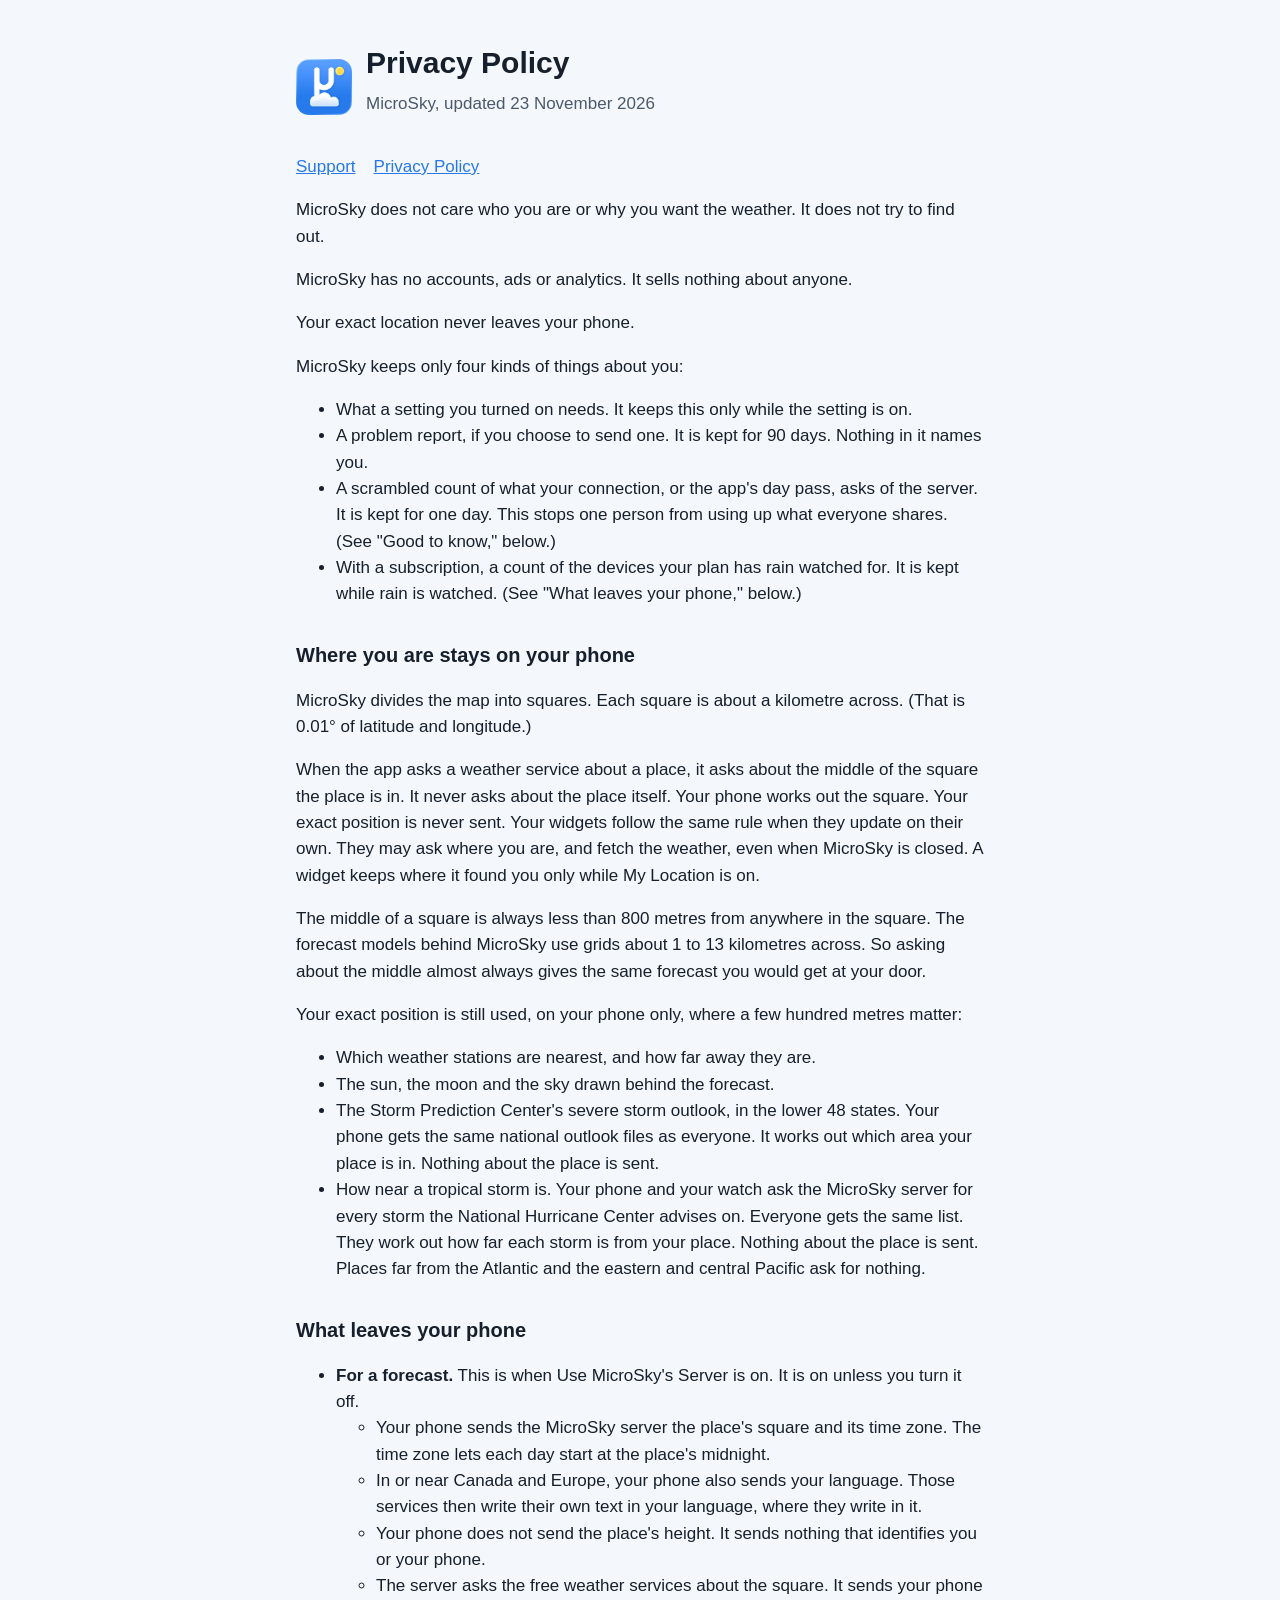
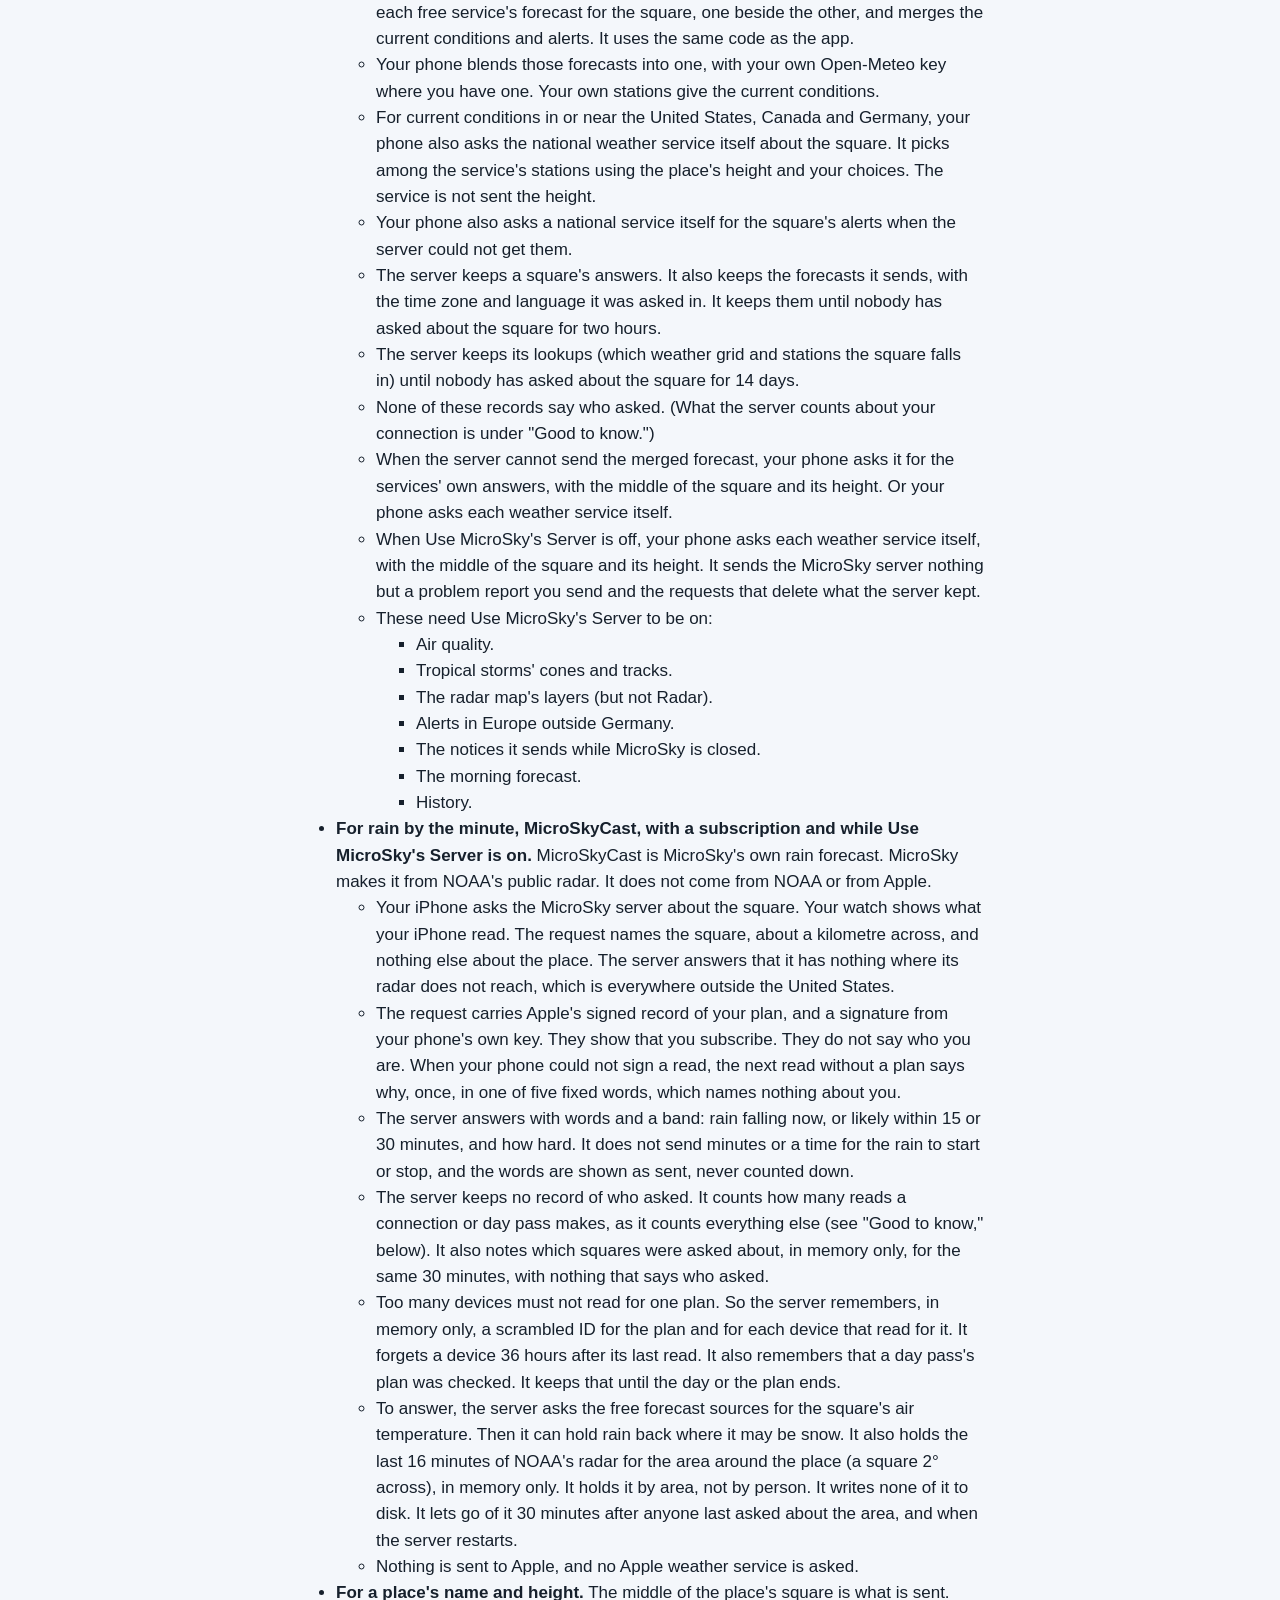
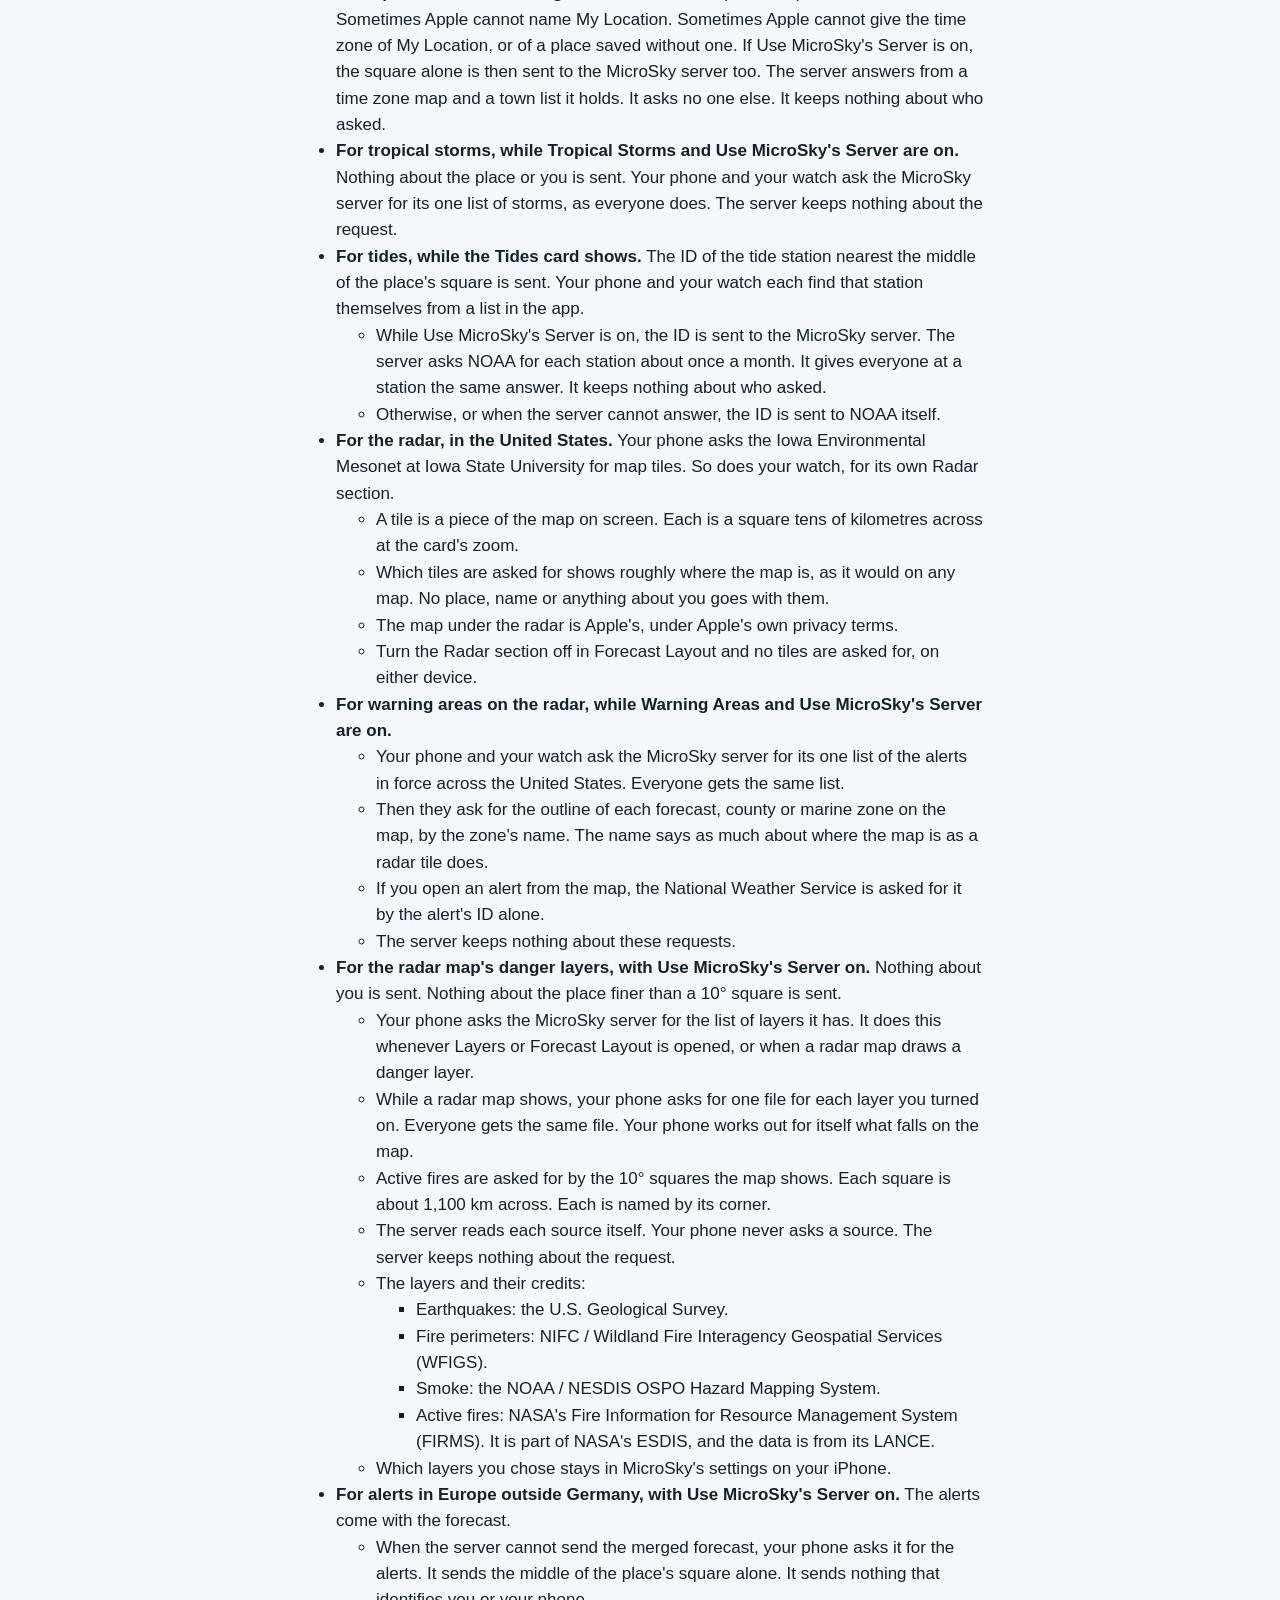
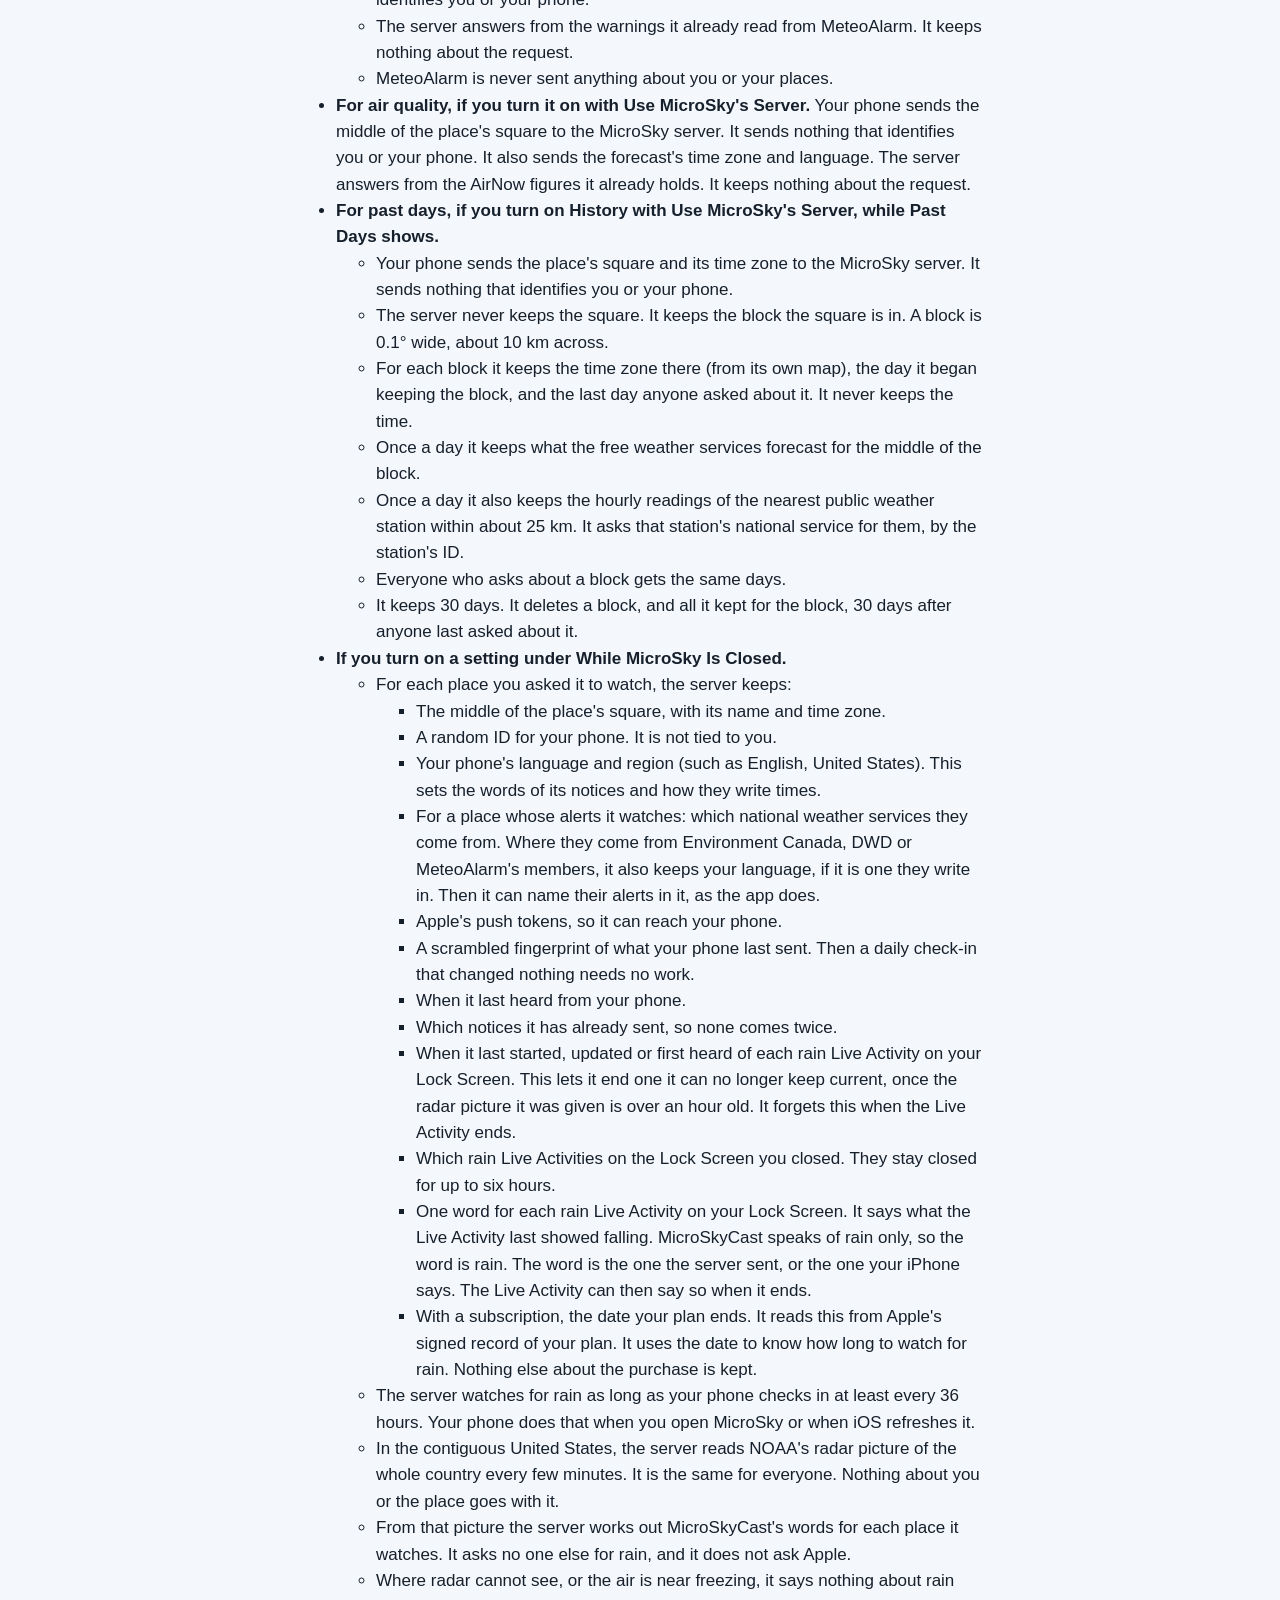
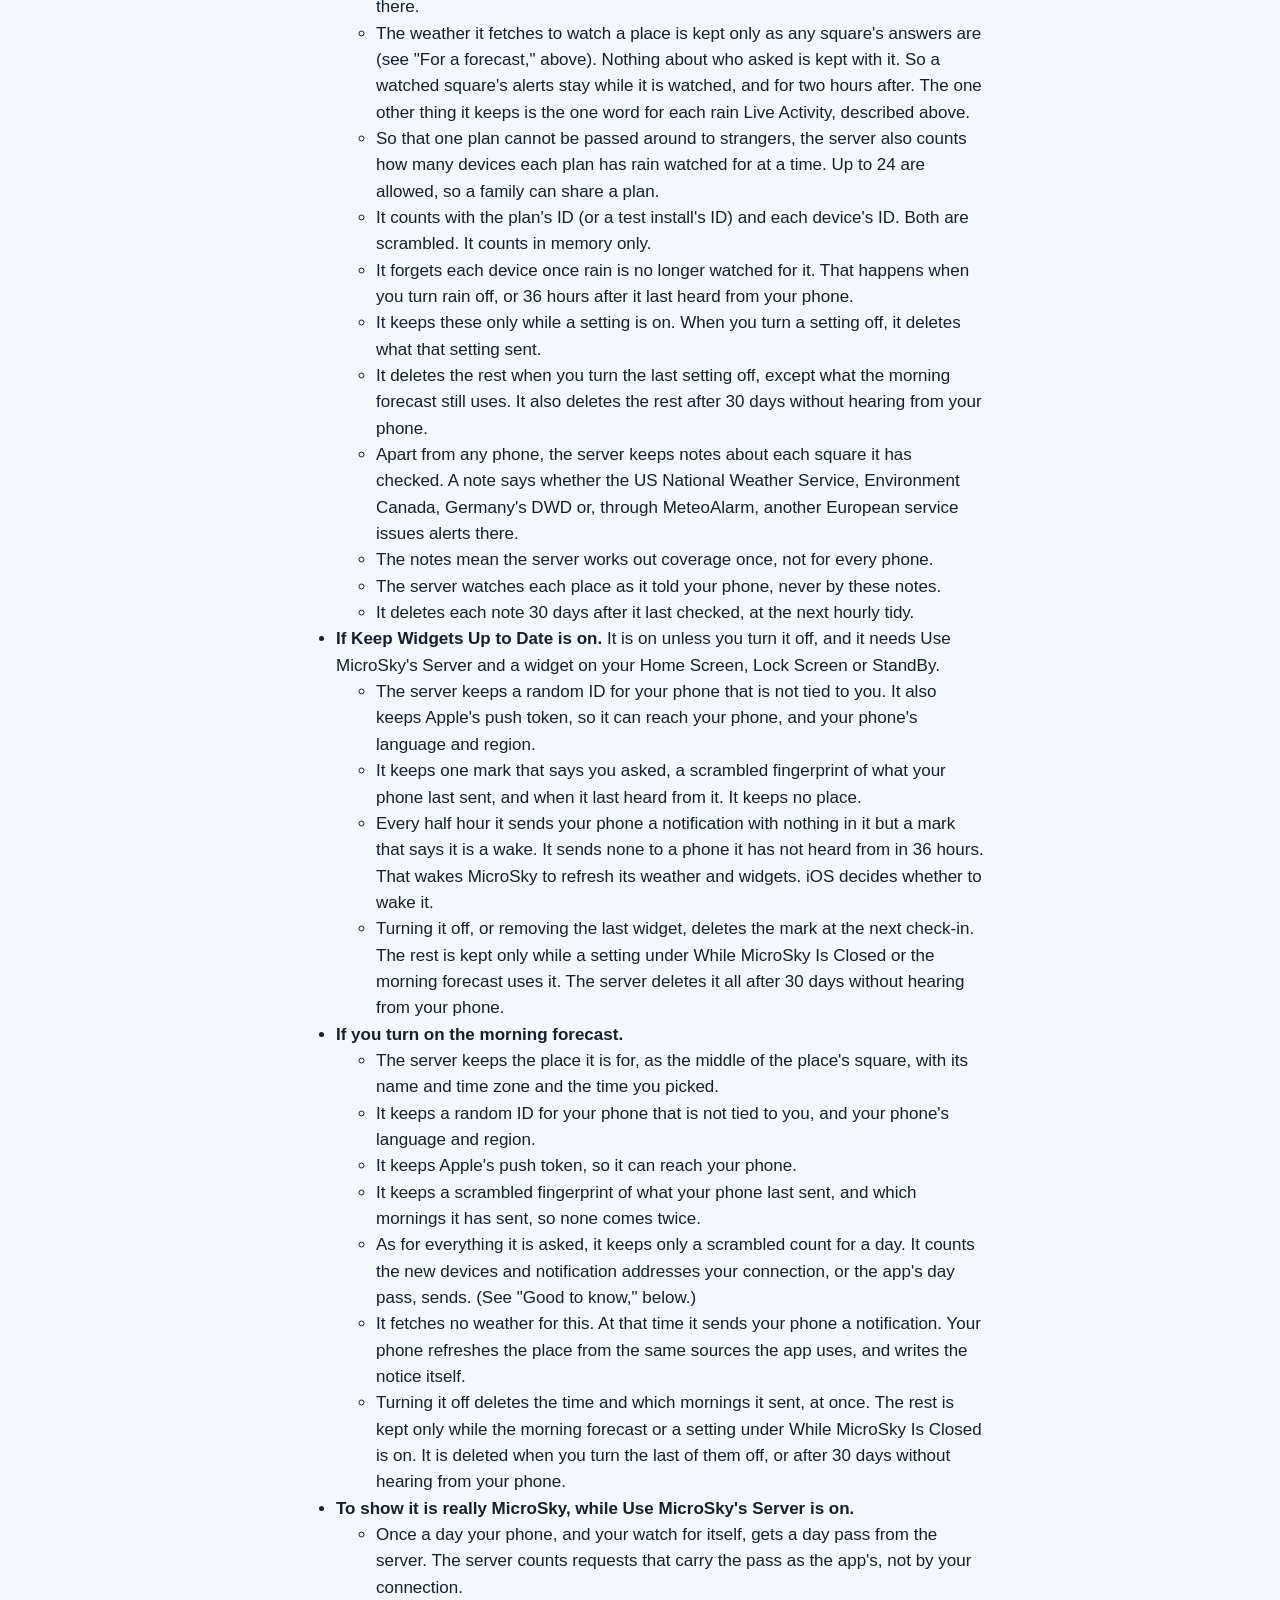
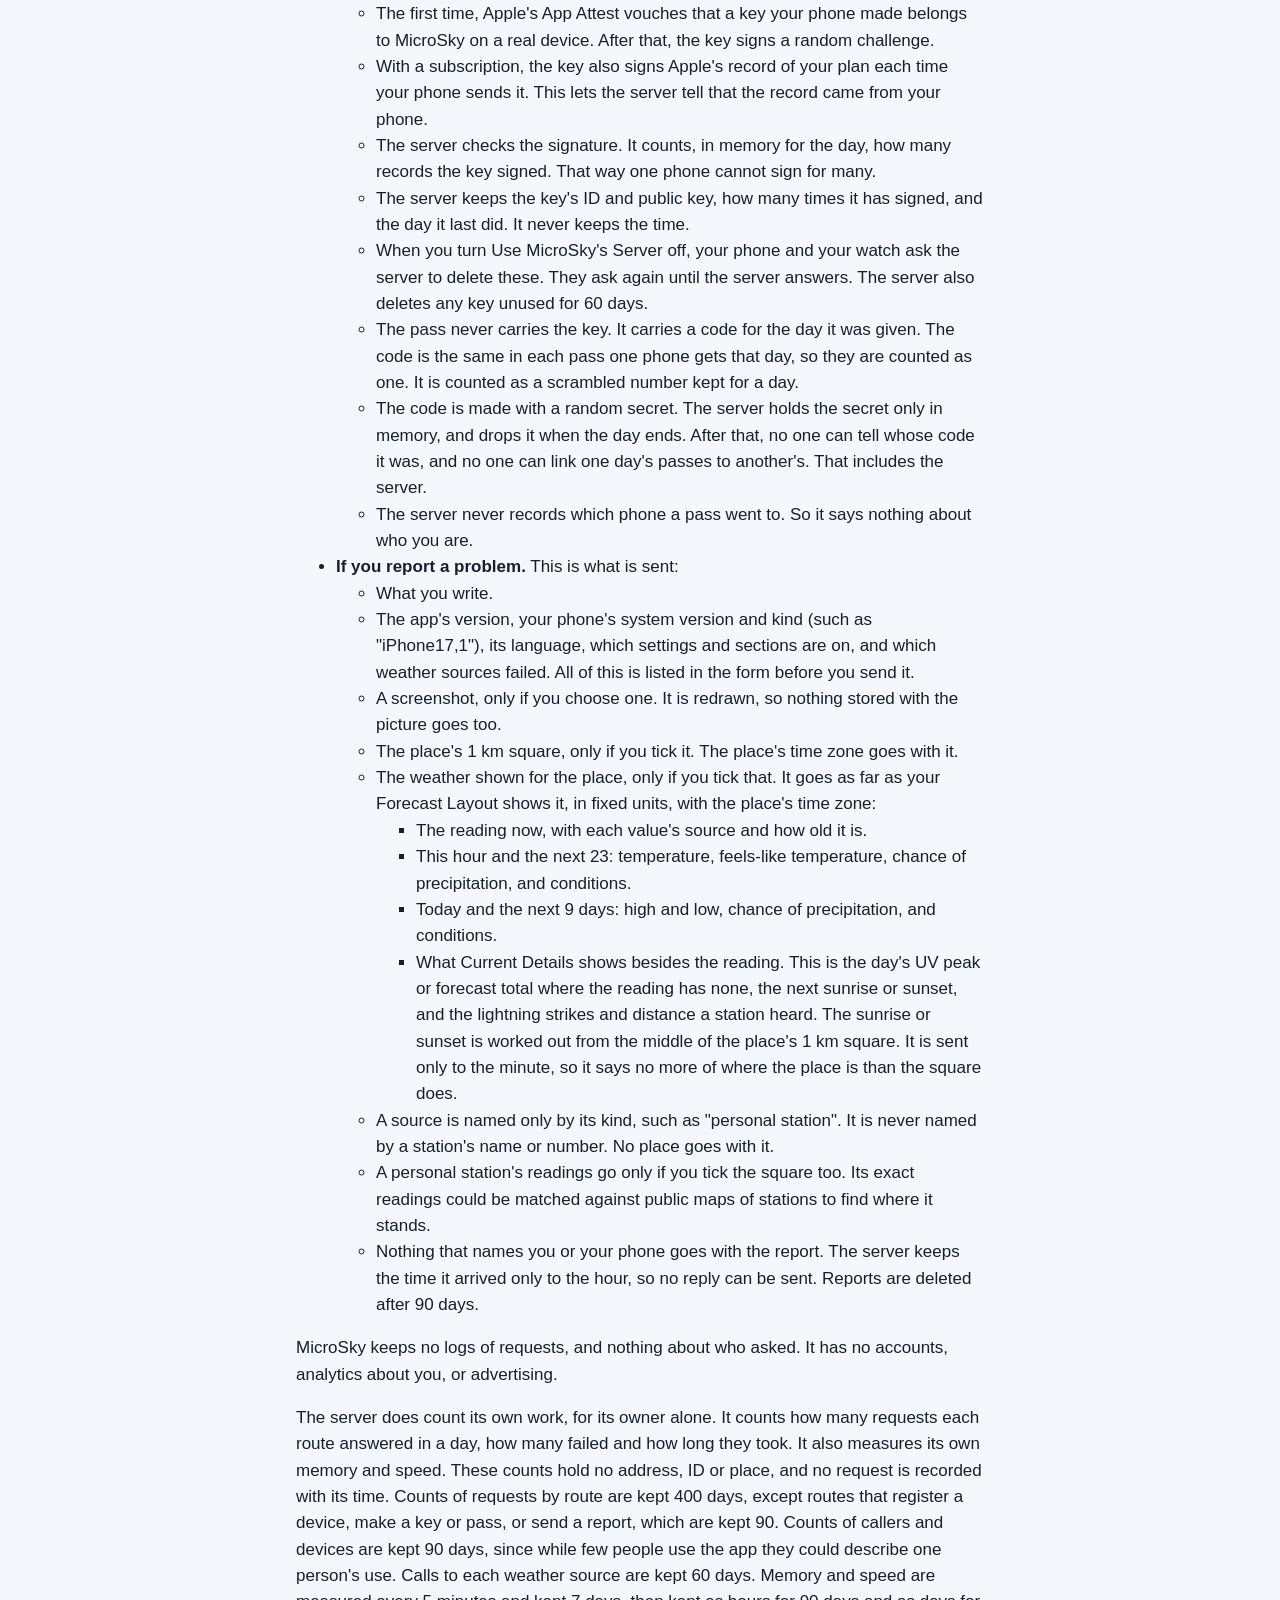
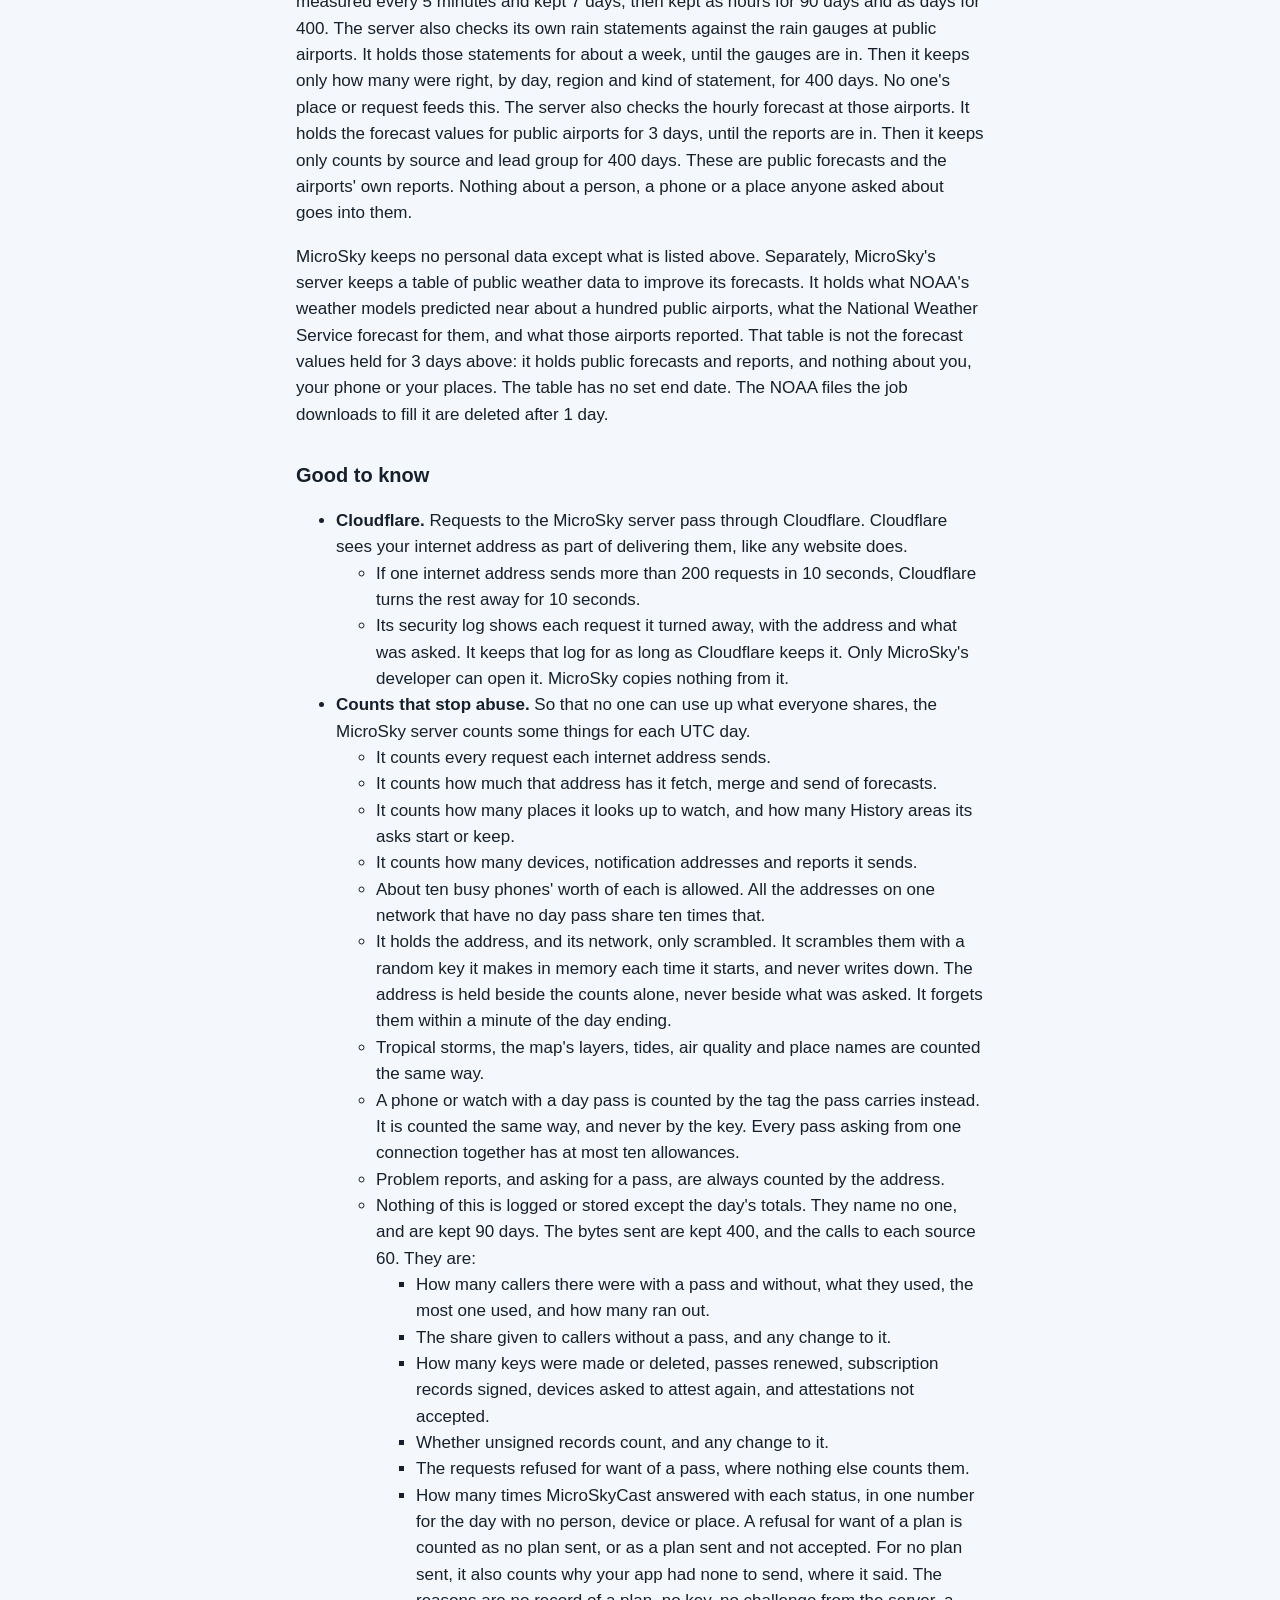
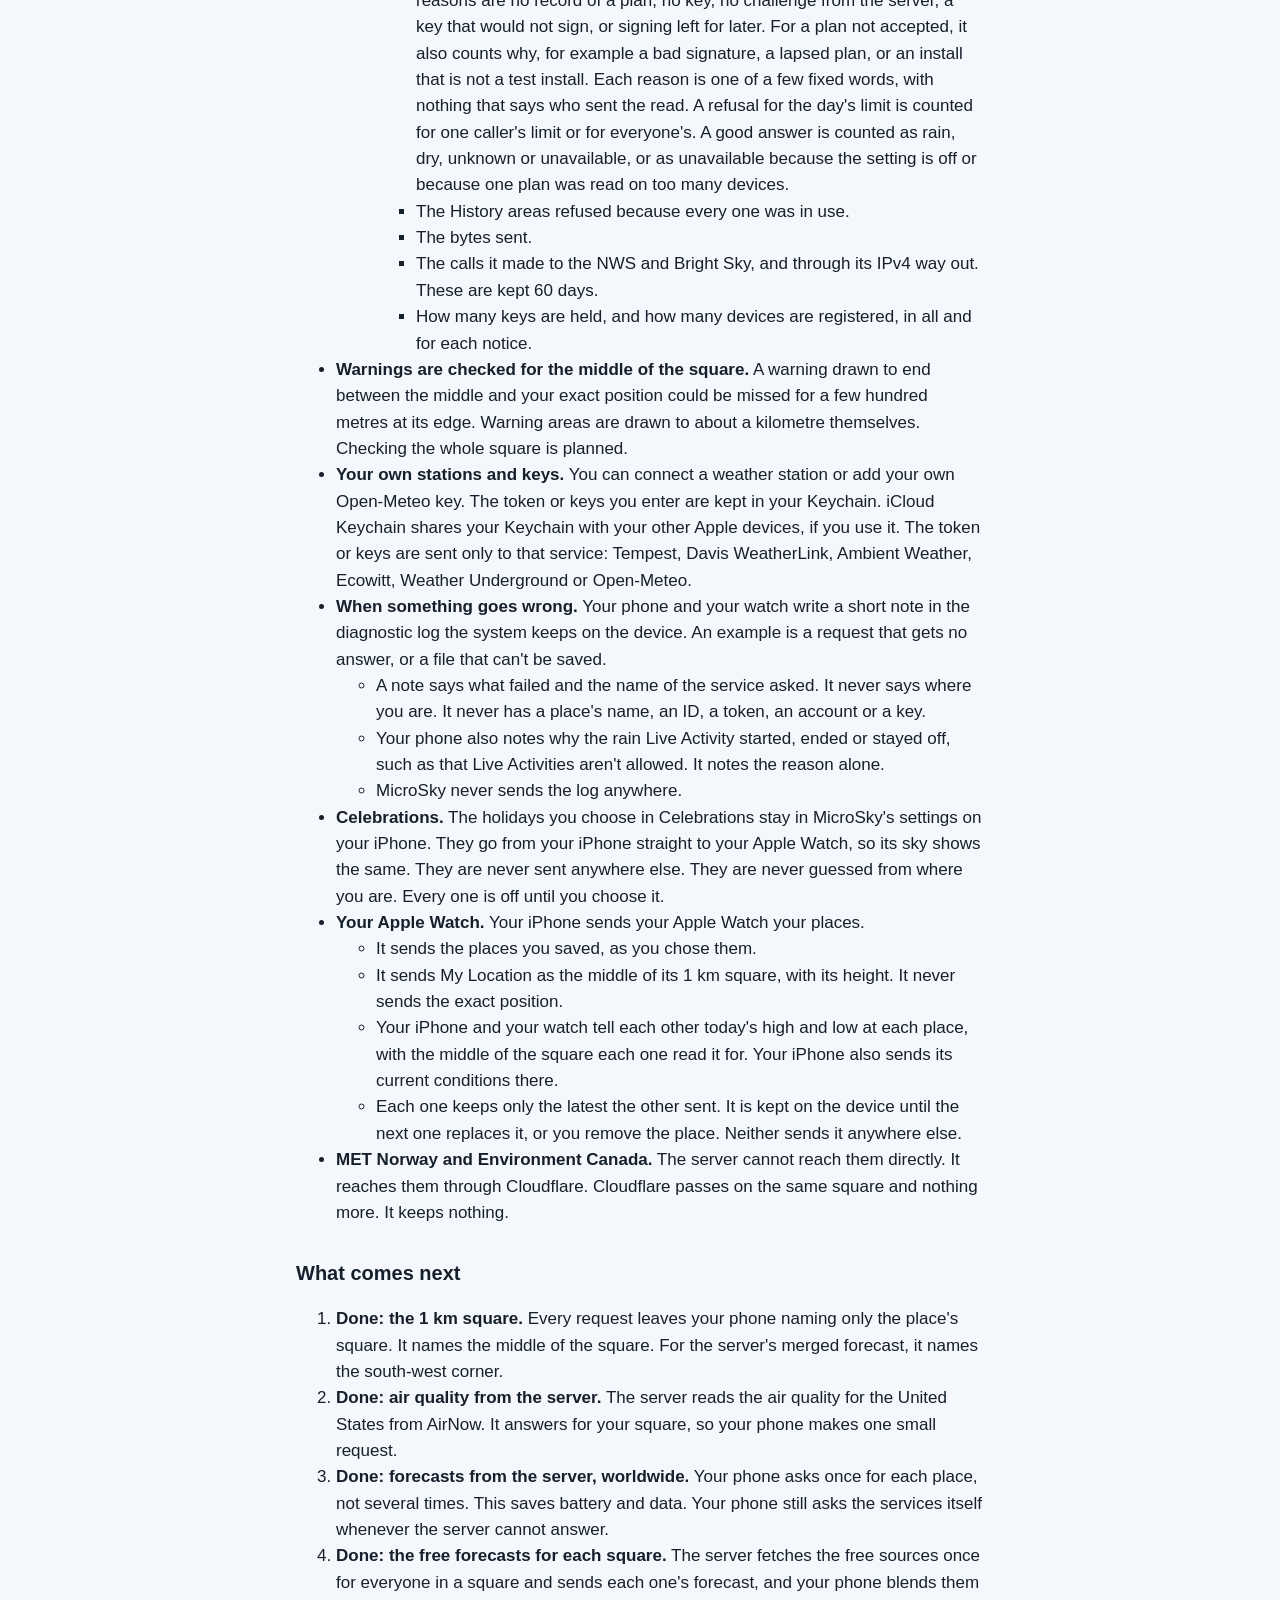
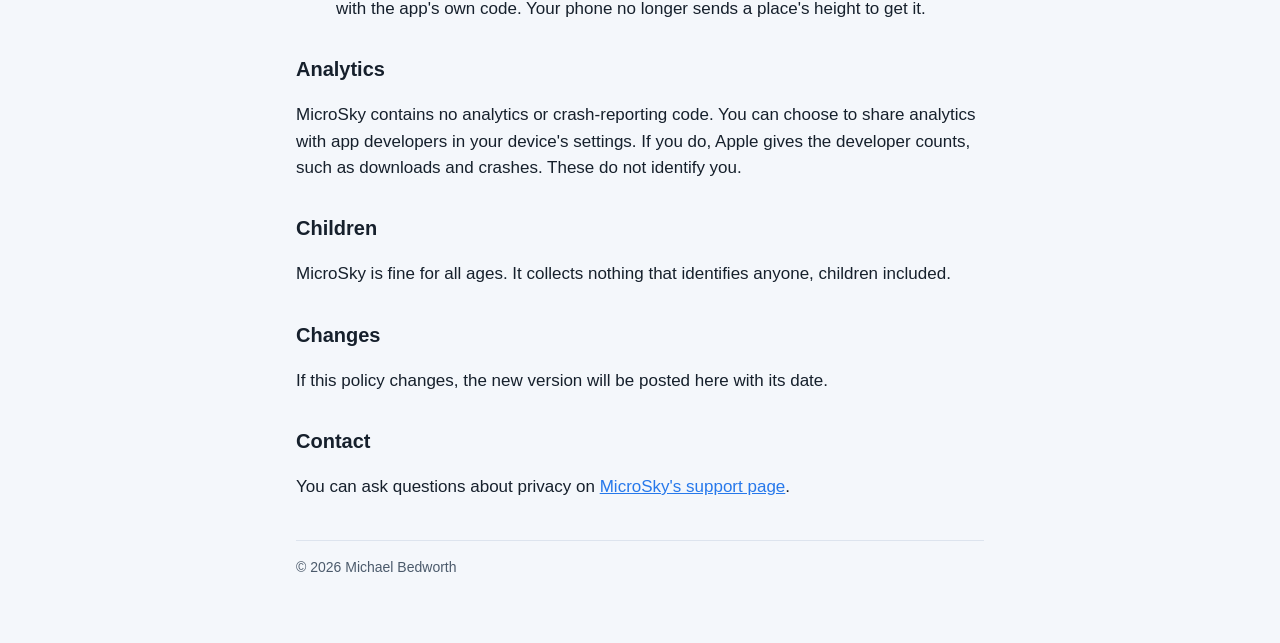
==== privacy/index.html @ 68d6b00e "Privacy: the table of public weather data also holds the Weather Service's forecast" ====
<!doctype html>
<html lang="en">
<head>
<meta charset="utf-8">
<meta name="viewport" content="width=device-width, initial-scale=1">
<title>MicroSky Privacy Policy</title>
<link rel="stylesheet" href="../style.css">
</head>
<body>
<main>
  <header>
    <img src="../icon.png" alt="">
    <div>
      <h1>Privacy Policy</h1>
      <p class="lede">MicroSky, updated 23 November 2026</p>
    </div>
  </header>
  <nav><a href="../">Support</a><a href="./">Privacy Policy</a></nav>

<p>MicroSky does not care who you are or why you want the weather. It does not try to find out.</p>
<p>MicroSky has no accounts, ads or analytics. It sells nothing about anyone.</p>
<p>Your exact location never leaves your phone.</p>
<p>MicroSky keeps only four kinds of things about you:</p>
<ul>
<li>What a setting you turned on needs. It keeps this only while the setting is on.
</li>
<li>A problem report, if you choose to send one. It is kept for 90 days. Nothing in it names you.
</li>
<li>A scrambled count of what your connection, or the app's day pass, asks of the server. It is kept for one day. This stops one person from using up what everyone shares. (See "Good to know," below.)
</li>
<li>With a subscription, a count of the devices your plan has rain watched for. It is kept while rain is watched. (See "What leaves your phone," below.)
</li></ul>
<h2>Where you are stays on your phone</h2>
<p>MicroSky divides the map into squares. Each square is about a kilometre across. (That is 0.01° of latitude and longitude.)</p>
<p>When the app asks a weather service about a place, it asks about the middle of the square the place is in. It never asks about the place itself. Your phone works out the square. Your exact position is never sent. Your widgets follow the same rule when they update on their own. They may ask where you are, and fetch the weather, even when MicroSky is closed. A widget keeps where it found you only while My Location is on.</p>
<p>The middle of a square is always less than 800 metres from anywhere in the square. The forecast models behind MicroSky use grids about 1 to 13 kilometres across. So asking about the middle almost always gives the same forecast you would get at your door.</p>
<p>Your exact position is still used, on your phone only, where a few hundred metres matter:</p>
<ul>
<li>Which weather stations are nearest, and how far away they are.
</li>
<li>The sun, the moon and the sky drawn behind the forecast.
</li>
<li>The Storm Prediction Center's severe storm outlook, in the lower 48 states. Your phone gets the same national outlook files as everyone. It works out which area your place is in. Nothing about the place is sent.
</li>
<li>How near a tropical storm is. Your phone and your watch ask the MicroSky server for every storm the National Hurricane Center advises on. Everyone gets the same list. They work out how far each storm is from your place. Nothing about the place is sent. Places far from the Atlantic and the eastern and central Pacific ask for nothing.
</li></ul>
<h2>What leaves your phone</h2>
<ul>
<li><strong>For a forecast.</strong> This is when Use MicroSky's Server is on. It is on unless you turn it off.
<ul>
<li>Your phone sends the MicroSky server the place's square and its time zone. The time zone lets each day start at the place's midnight.
</li>
<li>In or near Canada and Europe, your phone also sends your language. Those services then write their own text in your language, where they write in it.
</li>
<li>Your phone does not send the place's height. It sends nothing that identifies you or your phone.
</li>
<li>The server asks the free weather services about the square. It sends your phone each free service's forecast for the square, one beside the other, and merges the current conditions and alerts. It uses the same code as the app.
</li>
<li>Your phone blends those forecasts into one, with your own Open-Meteo key where you have one. Your own stations give the current conditions.
</li>
<li>For current conditions in or near the United States, Canada and Germany, your phone also asks the national weather service itself about the square. It picks among the service's stations using the place's height and your choices. The service is not sent the height.
</li>
<li>Your phone also asks a national service itself for the square's alerts when the server could not get them.
</li>
<li>The server keeps a square's answers. It also keeps the forecasts it sends, with the time zone and language it was asked in. It keeps them until nobody has asked about the square for two hours.
</li>
<li>The server keeps its lookups (which weather grid and stations the square falls in) until nobody has asked about the square for 14 days.
</li>
<li>None of these records say who asked. (What the server counts about your connection is under "Good to know.")
</li>
<li>When the server cannot send the merged forecast, your phone asks it for the services' own answers, with the middle of the square and its height. Or your phone asks each weather service itself.
</li>
<li>When Use MicroSky's Server is off, your phone asks each weather service itself, with the middle of the square and its height. It sends the MicroSky server nothing but a problem report you send and the requests that delete what the server kept.
</li>
<li>These need Use MicroSky's Server to be on:
<ul>
<li>Air quality.
</li>
<li>Tropical storms' cones and tracks.
</li>
<li>The radar map's layers (but not Radar).
</li>
<li>Alerts in Europe outside Germany.
</li>
<li>The notices it sends while MicroSky is closed.
</li>
<li>The morning forecast.
</li>
<li>History.
</li></ul>
</li></ul>
</li>
<li><strong>For rain by the minute, MicroSkyCast, with a subscription and while Use MicroSky's Server is on.</strong> MicroSkyCast is MicroSky's own rain forecast. MicroSky makes it from NOAA's public radar. It does not come from NOAA or from Apple.
<ul>
<li>Your iPhone asks the MicroSky server about the square. Your watch shows what your iPhone read. The request names the square, about a kilometre across, and nothing else about the place. The server answers that it has nothing where its radar does not reach, which is everywhere outside the United States.
</li>
<li>The request carries Apple's signed record of your plan, and a signature from your phone's own key. They show that you subscribe. They do not say who you are. When your phone could not sign a read, the next read without a plan says why, once, in one of five fixed words, which names nothing about you.
</li>
<li>The server answers with words and a band: rain falling now, or likely within 15 or 30 minutes, and how hard. It does not send minutes or a time for the rain to start or stop, and the words are shown as sent, never counted down.
</li>
<li>The server keeps no record of who asked. It counts how many reads a connection or day pass makes, as it counts everything else (see "Good to know," below). It also notes which squares were asked about, in memory only, for the same 30 minutes, with nothing that says who asked.
</li>
<li>Too many devices must not read for one plan. So the server remembers, in memory only, a scrambled ID for the plan and for each device that read for it. It forgets a device 36 hours after its last read. It also remembers that a day pass's plan was checked. It keeps that until the day or the plan ends.
</li>
<li>To answer, the server asks the free forecast sources for the square's air temperature. Then it can hold rain back where it may be snow. It also holds the last 16 minutes of NOAA's radar for the area around the place (a square 2° across), in memory only. It holds it by area, not by person. It writes none of it to disk. It lets go of it 30 minutes after anyone last asked about the area, and when the server restarts.
</li>
<li>Nothing is sent to Apple, and no Apple weather service is asked.
</li></ul>
</li>
<li><strong>For a place's name and height.</strong> The middle of the place's square is what is sent. Sometimes Apple cannot name My Location. Sometimes Apple cannot give the time zone of My Location, or of a place saved without one. If Use MicroSky's Server is on, the square alone is then sent to the MicroSky server too. The server answers from a time zone map and a town list it holds. It asks no one else. It keeps nothing about who asked.
</li>
<li><strong>For tropical storms, while Tropical Storms and Use MicroSky's Server are on.</strong> Nothing about the place or you is sent. Your phone and your watch ask the MicroSky server for its one list of storms, as everyone does. The server keeps nothing about the request.
</li>
<li><strong>For tides, while the Tides card shows.</strong> The ID of the tide station nearest the middle of the place's square is sent. Your phone and your watch each find that station themselves from a list in the app.
<ul>
<li>While Use MicroSky's Server is on, the ID is sent to the MicroSky server. The server asks NOAA for each station about once a month. It gives everyone at a station the same answer. It keeps nothing about who asked.
</li>
<li>Otherwise, or when the server cannot answer, the ID is sent to NOAA itself.
</li></ul>
</li>
<li><strong>For the radar, in the United States.</strong> Your phone asks the Iowa Environmental Mesonet at Iowa State University for map tiles. So does your watch, for its own Radar section.
<ul>
<li>A tile is a piece of the map on screen. Each is a square tens of kilometres across at the card's zoom.
</li>
<li>Which tiles are asked for shows roughly where the map is, as it would on any map. No place, name or anything about you goes with them.
</li>
<li>The map under the radar is Apple's, under Apple's own privacy terms.
</li>
<li>Turn the Radar section off in Forecast Layout and no tiles are asked for, on either device.
</li></ul>
</li>
<li><strong>For warning areas on the radar, while Warning Areas and Use MicroSky's Server are on.</strong>
<ul>
<li>Your phone and your watch ask the MicroSky server for its one list of the alerts in force across the United States. Everyone gets the same list.
</li>
<li>Then they ask for the outline of each forecast, county or marine zone on the map, by the zone's name. The name says as much about where the map is as a radar tile does.
</li>
<li>If you open an alert from the map, the National Weather Service is asked for it by the alert's ID alone.
</li>
<li>The server keeps nothing about these requests.
</li></ul>
</li>
<li><strong>For the radar map's danger layers, with Use MicroSky's Server on.</strong> Nothing about you is sent. Nothing about the place finer than a 10° square is sent.
<ul>
<li>Your phone asks the MicroSky server for the list of layers it has. It does this whenever Layers or Forecast Layout is opened, or when a radar map draws a danger layer.
</li>
<li>While a radar map shows, your phone asks for one file for each layer you turned on. Everyone gets the same file. Your phone works out for itself what falls on the map.
</li>
<li>Active fires are asked for by the 10° squares the map shows. Each square is about 1,100 km across. Each is named by its corner.
</li>
<li>The server reads each source itself. Your phone never asks a source. The server keeps nothing about the request.
</li>
<li>The layers and their credits:
<ul>
<li>Earthquakes: the U.S. Geological Survey.
</li>
<li>Fire perimeters: NIFC / Wildland Fire Interagency Geospatial Services (WFIGS).
</li>
<li>Smoke: the NOAA / NESDIS OSPO Hazard Mapping System.
</li>
<li>Active fires: NASA's Fire Information for Resource Management System (FIRMS). It is part of NASA's ESDIS, and the data is from its LANCE.
</li></ul>
</li>
<li>Which layers you chose stays in MicroSky's settings on your iPhone.
</li></ul>
</li>
<li><strong>For alerts in Europe outside Germany, with Use MicroSky's Server on.</strong> The alerts come with the forecast.
<ul>
<li>When the server cannot send the merged forecast, your phone asks it for the alerts. It sends the middle of the place's square alone. It sends nothing that identifies you or your phone.
</li>
<li>The server answers from the warnings it already read from MeteoAlarm. It keeps nothing about the request.
</li>
<li>MeteoAlarm is never sent anything about you or your places.
</li></ul>
</li>
<li><strong>For air quality, if you turn it on with Use MicroSky's Server.</strong> Your phone sends the middle of the place's square to the MicroSky server. It sends nothing that identifies you or your phone. It also sends the forecast's time zone and language. The server answers from the AirNow figures it already holds. It keeps nothing about the request.
</li>
<li><strong>For past days, if you turn on History with Use MicroSky's Server, while Past Days shows.</strong>
<ul>
<li>Your phone sends the place's square and its time zone to the MicroSky server. It sends nothing that identifies you or your phone.
</li>
<li>The server never keeps the square. It keeps the block the square is in. A block is 0.1° wide, about 10 km across.
</li>
<li>For each block it keeps the time zone there (from its own map), the day it began keeping the block, and the last day anyone asked about it. It never keeps the time.
</li>
<li>Once a day it keeps what the free weather services forecast for the middle of the block.
</li>
<li>Once a day it also keeps the hourly readings of the nearest public weather station within about 25 km. It asks that station's national service for them, by the station's ID.
</li>
<li>Everyone who asks about a block gets the same days.
</li>
<li>It keeps 30 days. It deletes a block, and all it kept for the block, 30 days after anyone last asked about it.
</li></ul>
</li>
<li><strong>If you turn on a setting under While MicroSky Is Closed.</strong>
<ul>
<li>For each place you asked it to watch, the server keeps:
<ul>
<li>The middle of the place's square, with its name and time zone.
</li>
<li>A random ID for your phone. It is not tied to you.
</li>
<li>Your phone's language and region (such as English, United States). This sets the words of its notices and how they write times.
</li>
<li>For a place whose alerts it watches: which national weather services they come from. Where they come from Environment Canada, DWD or MeteoAlarm's members, it also keeps your language, if it is one they write in. Then it can name their alerts in it, as the app does.
</li>
<li>Apple's push tokens, so it can reach your phone.
</li>
<li>A scrambled fingerprint of what your phone last sent. Then a daily check-in that changed nothing needs no work.
</li>
<li>When it last heard from your phone.
</li>
<li>Which notices it has already sent, so none comes twice.
</li>
<li>When it last started, updated or first heard of each rain Live Activity on your Lock Screen. This lets it end one it can no longer keep current, once the radar picture it was given is over an hour old. It forgets this when the Live Activity ends.
</li>
<li>Which rain Live Activities on the Lock Screen you closed. They stay closed for up to six hours.
</li>
<li>One word for each rain Live Activity on your Lock Screen. It says what the Live Activity last showed falling. MicroSkyCast speaks of rain only, so the word is rain. The word is the one the server sent, or the one your iPhone says. The Live Activity can then say so when it ends.
</li>
<li>With a subscription, the date your plan ends. It reads this from Apple's signed record of your plan. It uses the date to know how long to watch for rain. Nothing else about the purchase is kept.
</li></ul>
</li>
<li>The server watches for rain as long as your phone checks in at least every 36 hours. Your phone does that when you open MicroSky or when iOS refreshes it.
</li>
<li>In the contiguous United States, the server reads NOAA's radar picture of the whole country every few minutes. It is the same for everyone. Nothing about you or the place goes with it.
</li>
<li>From that picture the server works out MicroSkyCast's words for each place it watches. It asks no one else for rain, and it does not ask Apple.
</li>
<li>Where radar cannot see, or the air is near freezing, it says nothing about rain there.
</li>
<li>The weather it fetches to watch a place is kept only as any square's answers are (see "For a forecast," above). Nothing about who asked is kept with it. So a watched square's alerts stay while it is watched, and for two hours after. The one other thing it keeps is the one word for each rain Live Activity, described above.
</li>
<li>So that one plan cannot be passed around to strangers, the server also counts how many devices each plan has rain watched for at a time. Up to 24 are allowed, so a family can share a plan.
</li>
<li>It counts with the plan's ID (or a test install's ID) and each device's ID. Both are scrambled. It counts in memory only.
</li>
<li>It forgets each device once rain is no longer watched for it. That happens when you turn rain off, or 36 hours after it last heard from your phone.
</li>
<li>It keeps these only while a setting is on. When you turn a setting off, it deletes what that setting sent.
</li>
<li>It deletes the rest when you turn the last setting off, except what the morning forecast still uses. It also deletes the rest after 30 days without hearing from your phone.
</li>
<li>Apart from any phone, the server keeps notes about each square it has checked. A note says whether the US National Weather Service, Environment Canada, Germany's DWD or, through MeteoAlarm, another European service issues alerts there.
</li>
<li>The notes mean the server works out coverage once, not for every phone.
</li>
<li>The server watches each place as it told your phone, never by these notes.
</li>
<li>It deletes each note 30 days after it last checked, at the next hourly tidy.
</li></ul>
</li>
<li><strong>If Keep Widgets Up to Date is on.</strong> It is on unless you turn it off, and it needs Use MicroSky's Server and a widget on your Home Screen, Lock Screen or StandBy.
<ul>
<li>The server keeps a random ID for your phone that is not tied to you. It also keeps Apple's push token, so it can reach your phone, and your phone's language and region.
</li>
<li>It keeps one mark that says you asked, a scrambled fingerprint of what your phone last sent, and when it last heard from it. It keeps no place.
</li>
<li>Every half hour it sends your phone a notification with nothing in it but a mark that says it is a wake. It sends none to a phone it has not heard from in 36 hours. That wakes MicroSky to refresh its weather and widgets. iOS decides whether to wake it.
</li>
<li>Turning it off, or removing the last widget, deletes the mark at the next check-in. The rest is kept only while a setting under While MicroSky Is Closed or the morning forecast uses it. The server deletes it all after 30 days without hearing from your phone.
</li></ul>
</li>
<li><strong>If you turn on the morning forecast.</strong>
<ul>
<li>The server keeps the place it is for, as the middle of the place's square, with its name and time zone and the time you picked.
</li>
<li>It keeps a random ID for your phone that is not tied to you, and your phone's language and region.
</li>
<li>It keeps Apple's push token, so it can reach your phone.
</li>
<li>It keeps a scrambled fingerprint of what your phone last sent, and which mornings it has sent, so none comes twice.
</li>
<li>As for everything it is asked, it keeps only a scrambled count for a day. It counts the new devices and notification addresses your connection, or the app's day pass, sends. (See "Good to know," below.)
</li>
<li>It fetches no weather for this. At that time it sends your phone a notification. Your phone refreshes the place from the same sources the app uses, and writes the notice itself.
</li>
<li>Turning it off deletes the time and which mornings it sent, at once. The rest is kept only while the morning forecast or a setting under While MicroSky Is Closed is on. It is deleted when you turn the last of them off, or after 30 days without hearing from your phone.
</li></ul>
</li>
<li><strong>To show it is really MicroSky, while Use MicroSky's Server is on.</strong>
<ul>
<li>Once a day your phone, and your watch for itself, gets a day pass from the server. The server counts requests that carry the pass as the app's, not by your connection.
</li>
<li>The first time, Apple's App Attest vouches that a key your phone made belongs to MicroSky on a real device. After that, the key signs a random challenge.
</li>
<li>With a subscription, the key also signs Apple's record of your plan each time your phone sends it. This lets the server tell that the record came from your phone.
</li>
<li>The server checks the signature. It counts, in memory for the day, how many records the key signed. That way one phone cannot sign for many.
</li>
<li>The server keeps the key's ID and public key, how many times it has signed, and the day it last did. It never keeps the time.
</li>
<li>When you turn Use MicroSky's Server off, your phone and your watch ask the server to delete these. They ask again until the server answers. The server also deletes any key unused for 60 days.
</li>
<li>The pass never carries the key. It carries a code for the day it was given. The code is the same in each pass one phone gets that day, so they are counted as one. It is counted as a scrambled number kept for a day.
</li>
<li>The code is made with a random secret. The server holds the secret only in memory, and drops it when the day ends. After that, no one can tell whose code it was, and no one can link one day's passes to another's. That includes the server.
</li>
<li>The server never records which phone a pass went to. So it says nothing about who you are.
</li></ul>
</li>
<li><strong>If you report a problem.</strong> This is what is sent:
<ul>
<li>What you write.
</li>
<li>The app's version, your phone's system version and kind (such as "iPhone17,1"), its language, which settings and sections are on, and which weather sources failed. All of this is listed in the form before you send it.
</li>
<li>A screenshot, only if you choose one. It is redrawn, so nothing stored with the picture goes too.
</li>
<li>The place's 1 km square, only if you tick it. The place's time zone goes with it.
</li>
<li>The weather shown for the place, only if you tick that. It goes as far as your Forecast Layout shows it, in fixed units, with the place's time zone:
<ul>
<li>The reading now, with each value's source and how old it is.
</li>
<li>This hour and the next 23: temperature, feels-like temperature, chance of precipitation, and conditions.
</li>
<li>Today and the next 9 days: high and low, chance of precipitation, and conditions.
</li>
<li>What Current Details shows besides the reading. This is the day's UV peak or forecast total where the reading has none, the next sunrise or sunset, and the lightning strikes and distance a station heard. The sunrise or sunset is worked out from the middle of the place's 1 km square. It is sent only to the minute, so it says no more of where the place is than the square does.
</li></ul>
</li>
<li>A source is named only by its kind, such as "personal station". It is never named by a station's name or number. No place goes with it.
</li>
<li>A personal station's readings go only if you tick the square too. Its exact readings could be matched against public maps of stations to find where it stands.
</li>
<li>Nothing that names you or your phone goes with the report. The server keeps the time it arrived only to the hour, so no reply can be sent. Reports are deleted after 90 days.
</li></ul>
</li></ul>
<p>MicroSky keeps no logs of requests, and nothing about who asked. It has no accounts, analytics about you, or advertising.</p>
<p>The server does count its own work, for its owner alone. It counts how many requests each route answered in a day, how many failed and how long they took. It also measures its own memory and speed. These counts hold no address, ID or place, and no request is recorded with its time. Counts of requests by route are kept 400 days, except routes that register a device, make a key or pass, or send a report, which are kept 90. Counts of callers and devices are kept 90 days, since while few people use the app they could describe one person's use. Calls to each weather source are kept 60 days. Memory and speed are measured every 5 minutes and kept 7 days, then kept as hours for 90 days and as days for 400. The server also checks its own rain statements against the rain gauges at public airports. It holds those statements for about a week, until the gauges are in. Then it keeps only how many were right, by day, region and kind of statement, for 400 days. No one's place or request feeds this. The server also checks the hourly forecast at those airports. It holds the forecast values for public airports for 3 days, until the reports are in. Then it keeps only counts by source and lead group for 400 days. These are public forecasts and the airports' own reports. Nothing about a person, a phone or a place anyone asked about goes into them.</p>
<p>MicroSky keeps no personal data except what is listed above. Separately, MicroSky's server keeps a table of public weather data to improve its forecasts. It holds what NOAA's weather models predicted near about a hundred public airports, what the National Weather Service forecast for them, and what those airports reported. That table is not the forecast values held for 3 days above: it holds public forecasts and reports, and nothing about you, your phone or your places. The table has no set end date. The NOAA files the job downloads to fill it are deleted after 1 day.</p>
<h2>Good to know</h2>
<ul>
<li><strong>Cloudflare.</strong> Requests to the MicroSky server pass through Cloudflare. Cloudflare sees your internet address as part of delivering them, like any website does.
<ul>
<li>If one internet address sends more than 200 requests in 10 seconds, Cloudflare turns the rest away for 10 seconds.
</li>
<li>Its security log shows each request it turned away, with the address and what was asked. It keeps that log for as long as Cloudflare keeps it. Only MicroSky's developer can open it. MicroSky copies nothing from it.
</li></ul>
</li>
<li><strong>Counts that stop abuse.</strong> So that no one can use up what everyone shares, the MicroSky server counts some things for each UTC day.
<ul>
<li>It counts every request each internet address sends.
</li>
<li>It counts how much that address has it fetch, merge and send of forecasts.
</li>
<li>It counts how many places it looks up to watch, and how many History areas its asks start or keep.
</li>
<li>It counts how many devices, notification addresses and reports it sends.
</li>
<li>About ten busy phones' worth of each is allowed. All the addresses on one network that have no day pass share ten times that.
</li>
<li>It holds the address, and its network, only scrambled. It scrambles them with a random key it makes in memory each time it starts, and never writes down. The address is held beside the counts alone, never beside what was asked. It forgets them within a minute of the day ending.
</li>
<li>Tropical storms, the map's layers, tides, air quality and place names are counted the same way.
</li>
<li>A phone or watch with a day pass is counted by the tag the pass carries instead. It is counted the same way, and never by the key. Every pass asking from one connection together has at most ten allowances.
</li>
<li>Problem reports, and asking for a pass, are always counted by the address.
</li>
<li>Nothing of this is logged or stored except the day's totals. They name no one, and are kept 90 days. The bytes sent are kept 400, and the calls to each source 60. They are:
<ul>
<li>How many callers there were with a pass and without, what they used, the most one used, and how many ran out.
</li>
<li>The share given to callers without a pass, and any change to it.
</li>
<li>How many keys were made or deleted, passes renewed, subscription records signed, devices asked to attest again, and attestations not accepted.
</li>
<li>Whether unsigned records count, and any change to it.
</li>
<li>The requests refused for want of a pass, where nothing else counts them.
</li>
<li>How many times MicroSkyCast answered with each status, in one number for the day with no person, device or place. A refusal for want of a plan is counted as no plan sent, or as a plan sent and not accepted. For no plan sent, it also counts why your app had none to send, where it said. The reasons are no record of a plan, no key, no challenge from the server, a key that would not sign, or signing left for later. For a plan not accepted, it also counts why, for example a bad signature, a lapsed plan, or an install that is not a test install. Each reason is one of a few fixed words, with nothing that says who sent the read. A refusal for the day's limit is counted for one caller's limit or for everyone's. A good answer is counted as rain, dry, unknown or unavailable, or as unavailable because the setting is off or because one plan was read on too many devices.
</li>
<li>The History areas refused because every one was in use.
</li>
<li>The bytes sent.
</li>
<li>The calls it made to the NWS and Bright Sky, and through its IPv4 way out. These are kept 60 days.
</li>
<li>How many keys are held, and how many devices are registered, in all and for each notice.
</li></ul>
</li></ul>
</li>
<li><strong>Warnings are checked for the middle of the square.</strong> A warning drawn to end between the middle and your exact position could be missed for a few hundred metres at its edge. Warning areas are drawn to about a kilometre themselves. Checking the whole square is planned.
</li>
<li><strong>Your own stations and keys.</strong> You can connect a weather station or add your own Open-Meteo key. The token or keys you enter are kept in your Keychain. iCloud Keychain shares your Keychain with your other Apple devices, if you use it. The token or keys are sent only to that service: Tempest, Davis WeatherLink, Ambient Weather, Ecowitt, Weather Underground or Open-Meteo.
</li>
<li><strong>When something goes wrong.</strong> Your phone and your watch write a short note in the diagnostic log the system keeps on the device. An example is a request that gets no answer, or a file that can't be saved.
<ul>
<li>A note says what failed and the name of the service asked. It never says where you are. It never has a place's name, an ID, a token, an account or a key.
</li>
<li>Your phone also notes why the rain Live Activity started, ended or stayed off, such as that Live Activities aren't allowed. It notes the reason alone.
</li>
<li>MicroSky never sends the log anywhere.
</li></ul>
</li>
<li><strong>Celebrations.</strong> The holidays you choose in Celebrations stay in MicroSky's settings on your iPhone. They go from your iPhone straight to your Apple Watch, so its sky shows the same. They are never sent anywhere else. They are never guessed from where you are. Every one is off until you choose it.
</li>
<li><strong>Your Apple Watch.</strong> Your iPhone sends your Apple Watch your places.
<ul>
<li>It sends the places you saved, as you chose them.
</li>
<li>It sends My Location as the middle of its 1 km square, with its height. It never sends the exact position.
</li>
<li>Your iPhone and your watch tell each other today's high and low at each place, with the middle of the square each one read it for. Your iPhone also sends its current conditions there.
</li>
<li>Each one keeps only the latest the other sent. It is kept on the device until the next one replaces it, or you remove the place. Neither sends it anywhere else.
</li></ul>
</li>
<li><strong>MET Norway and Environment Canada.</strong> The server cannot reach them directly. It reaches them through Cloudflare. Cloudflare passes on the same square and nothing more. It keeps nothing.
</li></ul>
<h2>What comes next</h2>
<ol>
<li><strong>Done: the 1 km square.</strong> Every request leaves your phone naming only the place's square. It names the middle of the square. For the server's merged forecast, it names the south-west corner.
</li>
<li><strong>Done: air quality from the server.</strong> The server reads the air quality for the United States from AirNow. It answers for your square, so your phone makes one small request.
</li>
<li><strong>Done: forecasts from the server, worldwide.</strong> Your phone asks once for each place, not several times. This saves battery and data. Your phone still asks the services itself whenever the server cannot answer.
</li>
<li><strong>Done: the free forecasts for each square.</strong> The server fetches the free sources once for everyone in a square and sends each one's forecast, and your phone blends them with the app's own code. Your phone no longer sends a place's height to get it.
</li></ol>

  <h2>Analytics</h2>
  <p>MicroSky contains no analytics or crash-reporting code. You can choose to share analytics
    with app developers in your device's settings. If you do, Apple gives the developer counts,
    such as downloads and crashes. These do not identify you.</p>

  <h2>Children</h2>
  <p>MicroSky is fine for all ages. It collects nothing that identifies anyone, children
    included.</p>

  <h2>Changes</h2>
  <p>If this policy changes, the new version will be posted here with its date.</p>

  <h2>Contact</h2>
  <p>You can ask questions about privacy on
    <a href="https://github.com/mbedworth/microsky-app/issues">MicroSky's support page</a>.</p>

  <footer>&copy; 2026 Michael Bedworth</footer>
</main>
</body>
</html>
---- style.css ----
:root {
  --bg: #f4f7fb;
  --text: #16202c;
  --muted: #4b5a6b;
  --accent: #2678eb;
  --card: #ffffff;
  --rule: #dde4ee;
  color-scheme: light dark;
}
@media (prefers-color-scheme: dark) {
  :root {
    --bg: #0d1520;
    --text: #e8eef6;
    --muted: #a6b4c4;
    --accent: #6aa8ff;
    --card: #152131;
    --rule: #26354a;
  }
}
* { box-sizing: border-box; }
body {
  margin: 0;
  background: var(--bg);
  color: var(--text);
  font: 17px/1.55 -apple-system, BlinkMacSystemFont, "Segoe UI", Roboto, sans-serif;
}
main { max-width: 720px; margin: 0 auto; padding: 40px 16px 64px; }
header { display: flex; align-items: center; gap: 14px; margin-bottom: 8px; }
header img { width: 56px; height: 56px; border-radius: 13px; }
h1 { font-size: 30px; margin: 0; }
h2 { font-size: 20px; margin: 32px 0 8px; }
p, li { color: var(--text); }
.lede { color: var(--muted); margin-top: 4px; }
a { color: var(--accent); }
nav { margin: 20px 0 8px; display: flex; gap: 18px; }
.card { background: var(--card); border: 1px solid var(--rule); border-radius: 14px; padding: 4px 20px; margin-top: 16px; }
footer { margin-top: 40px; color: var(--muted); font-size: 14px; border-top: 1px solid var(--rule); padding-top: 16px; }
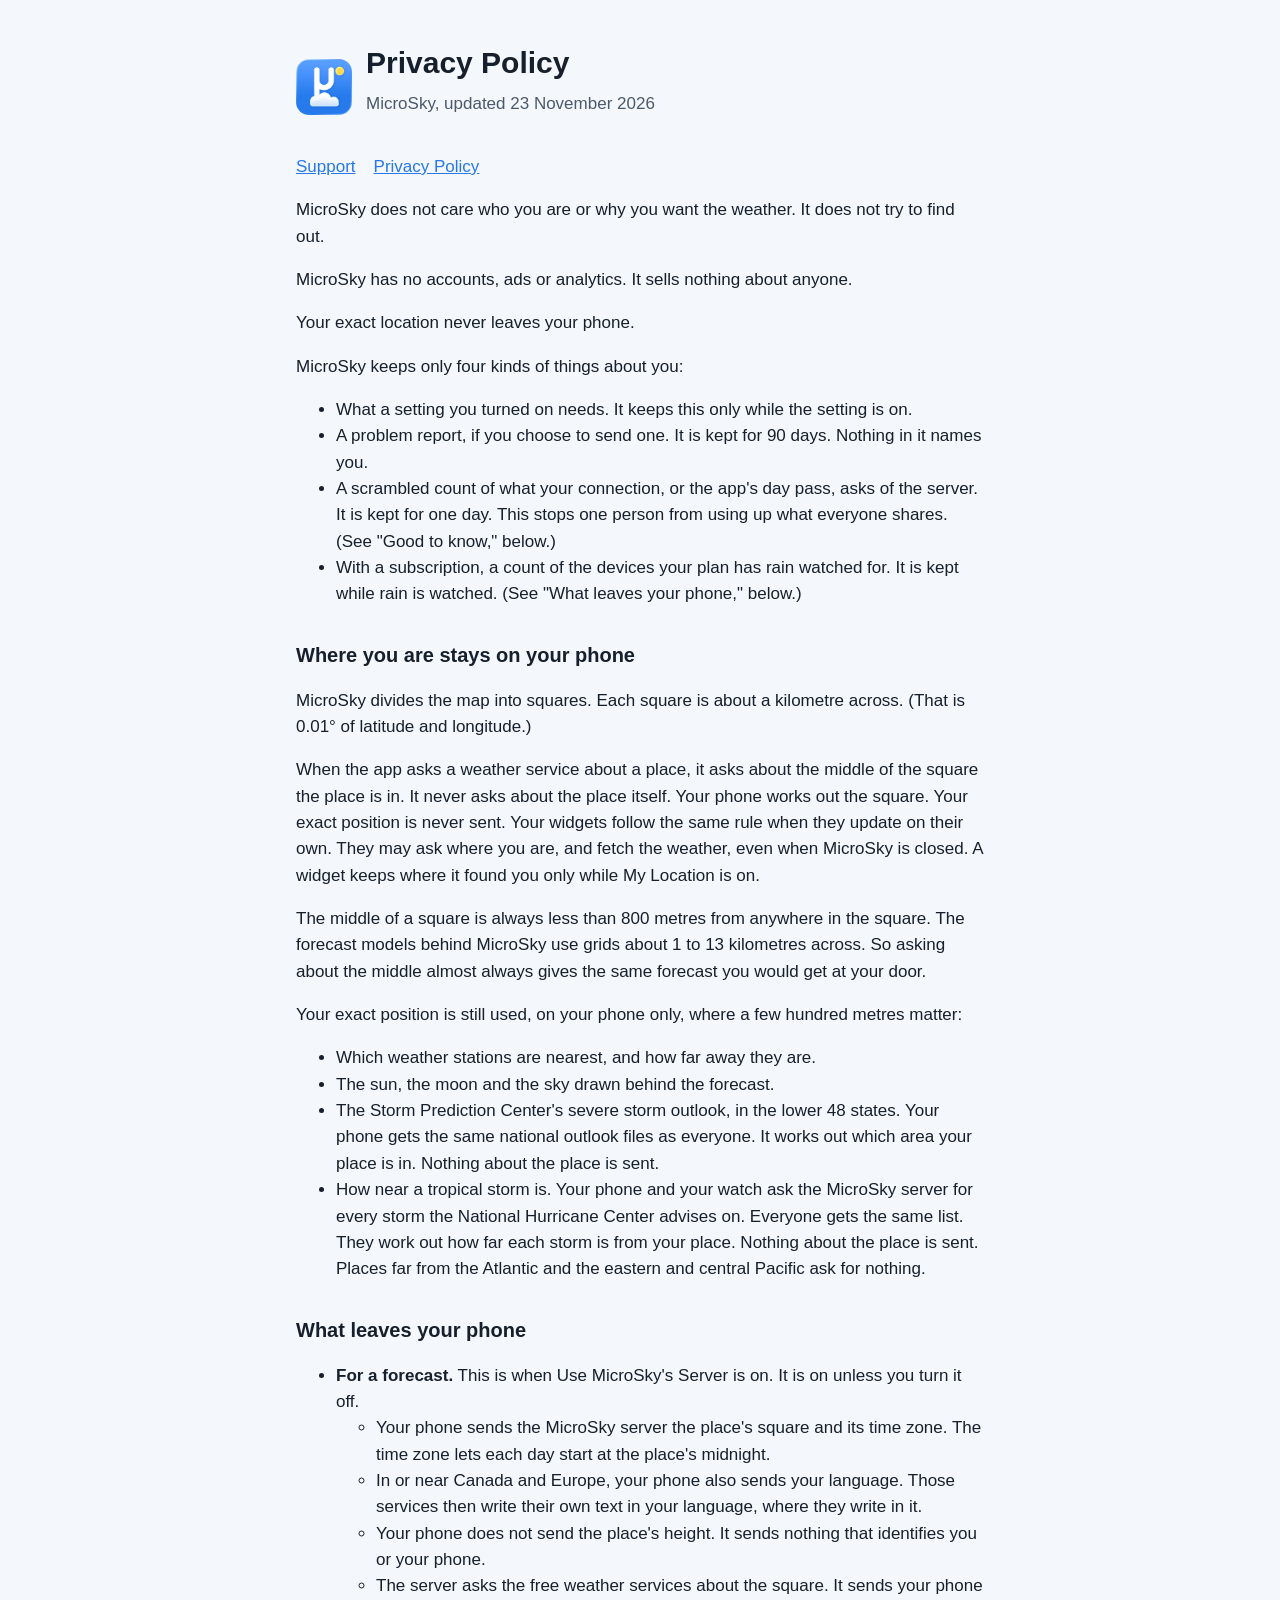
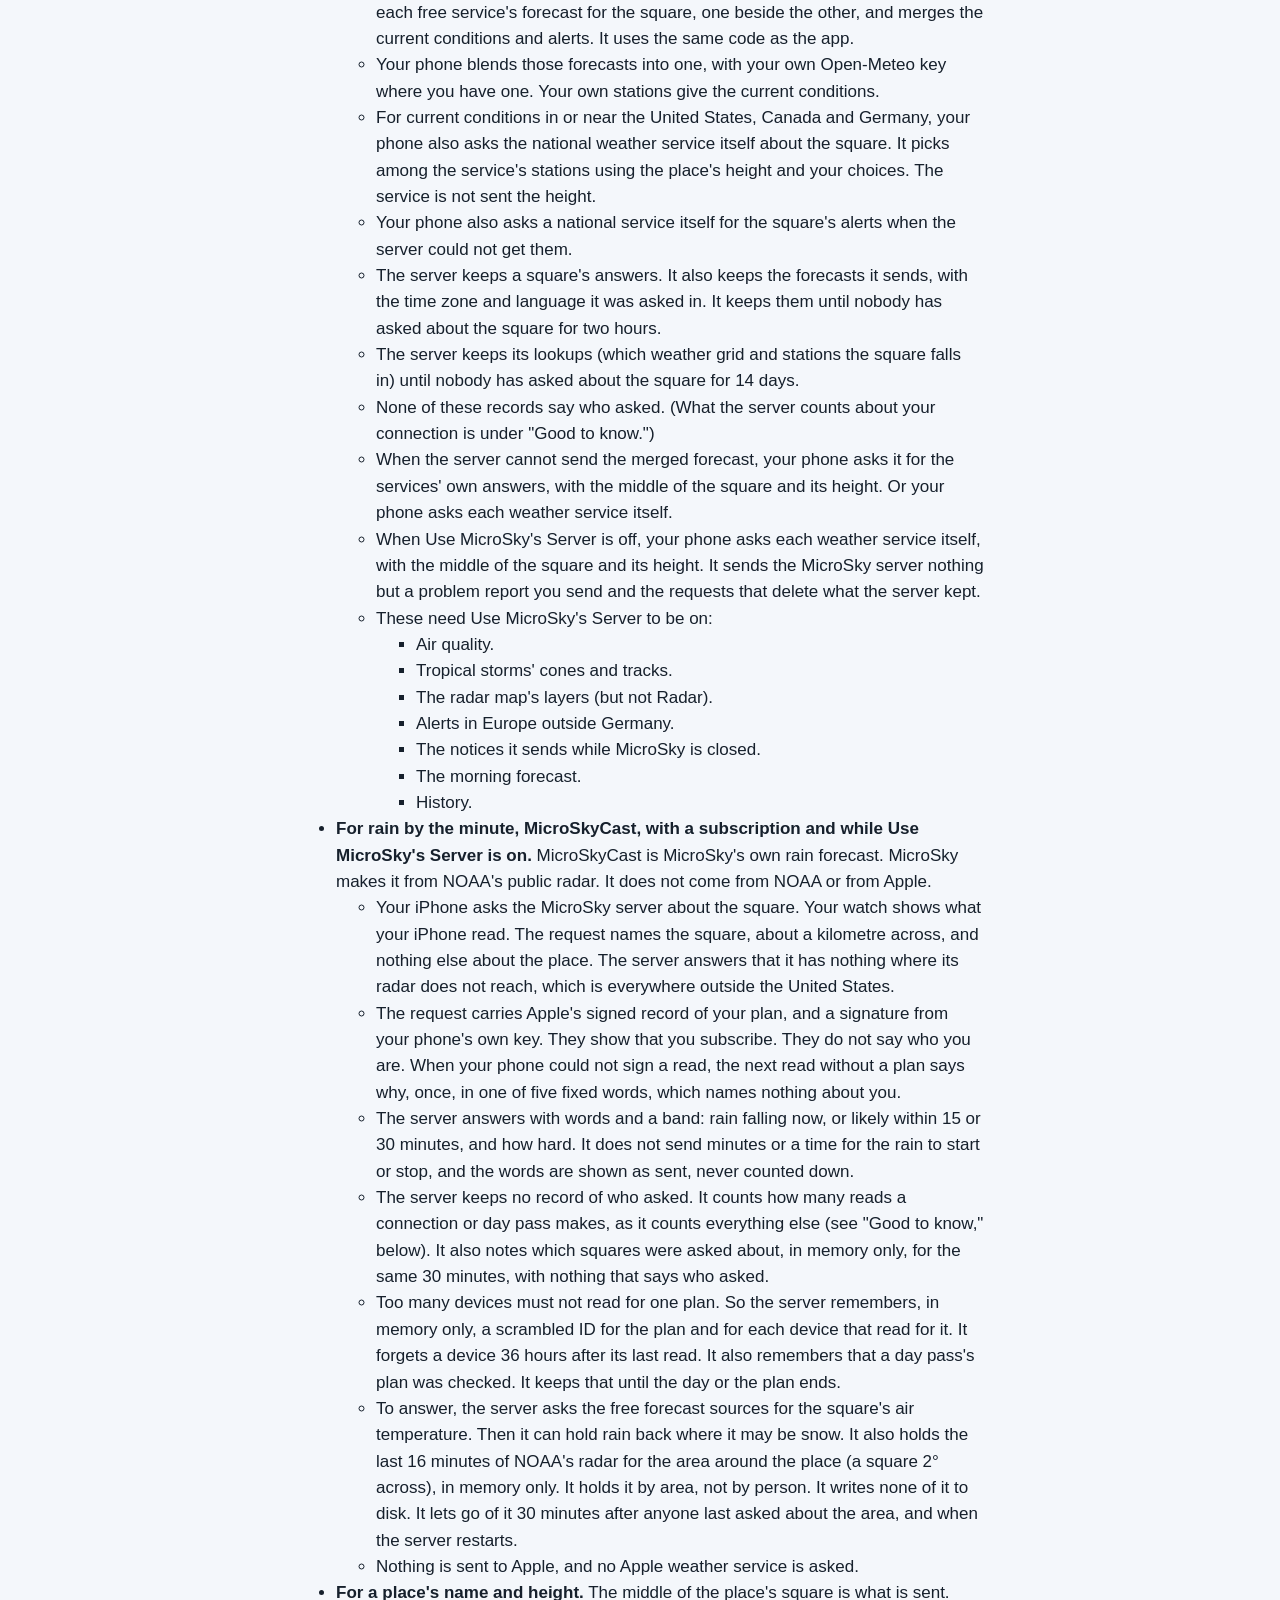
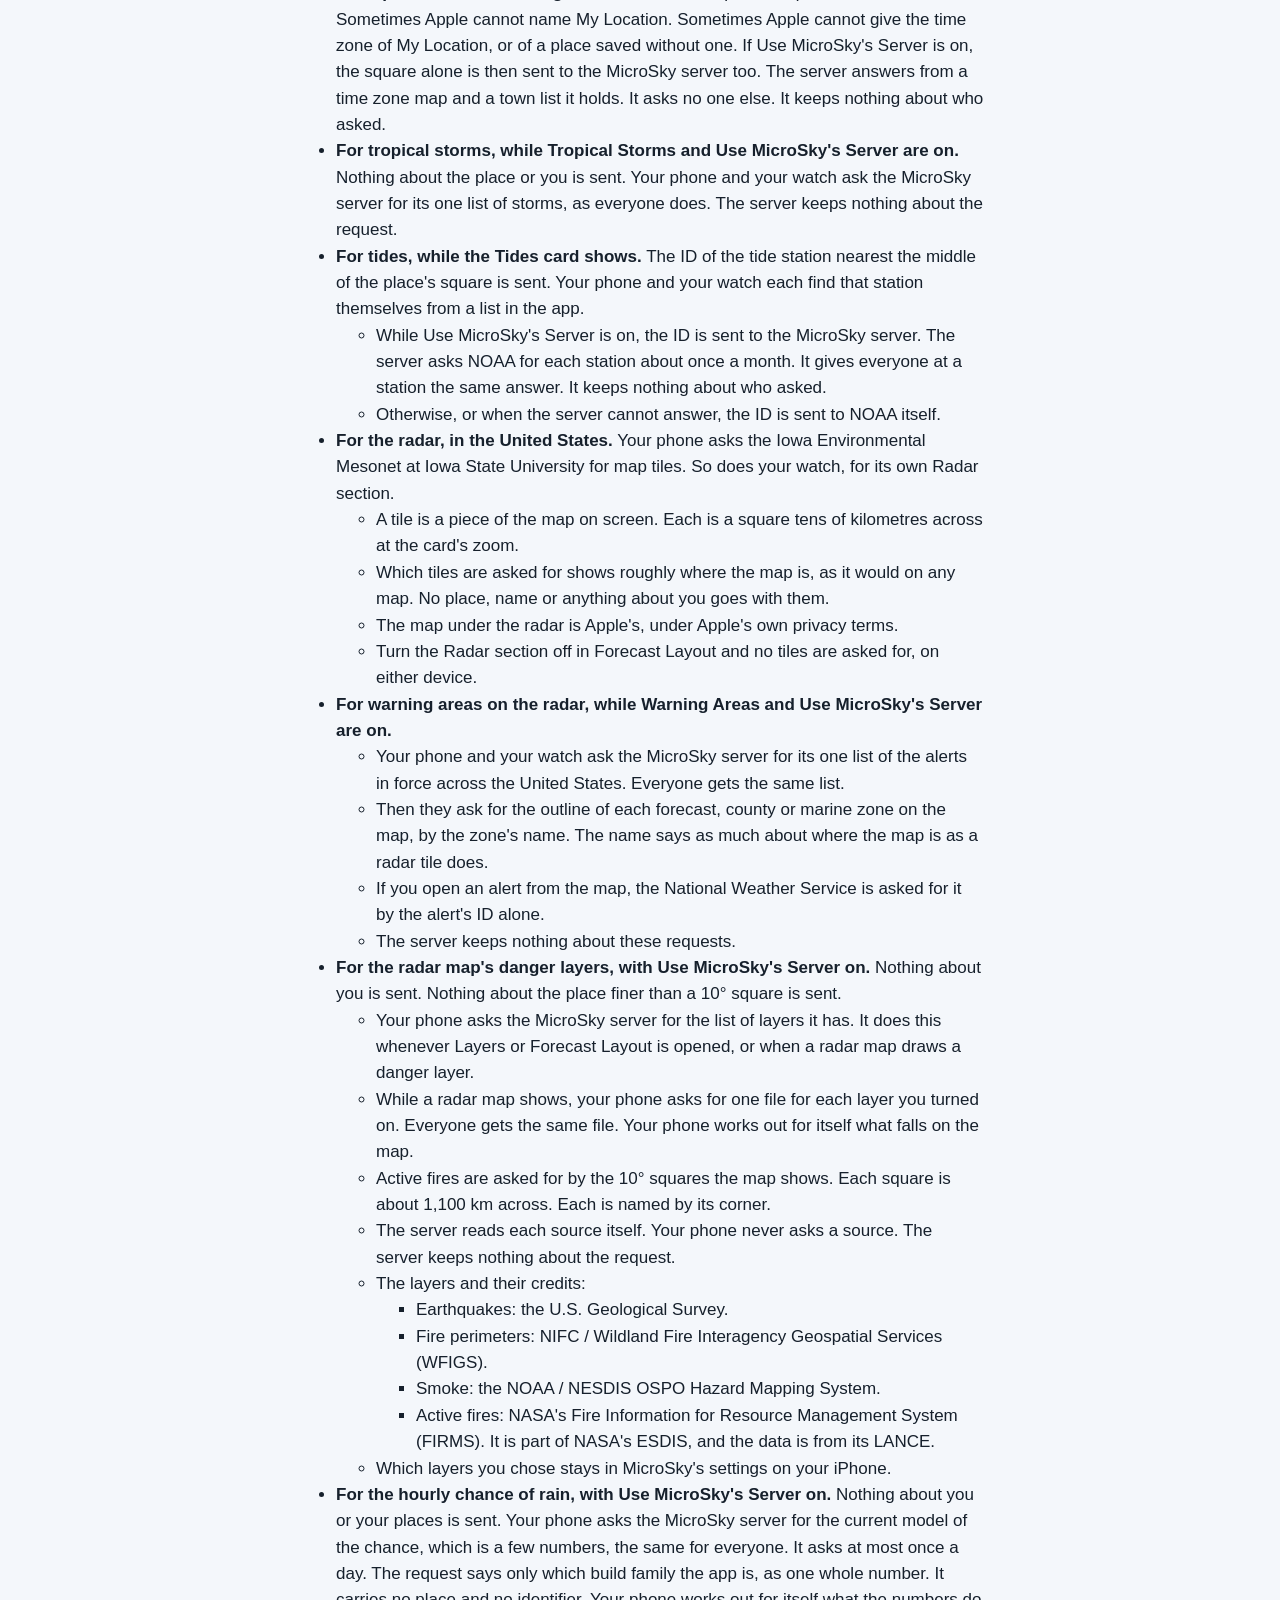
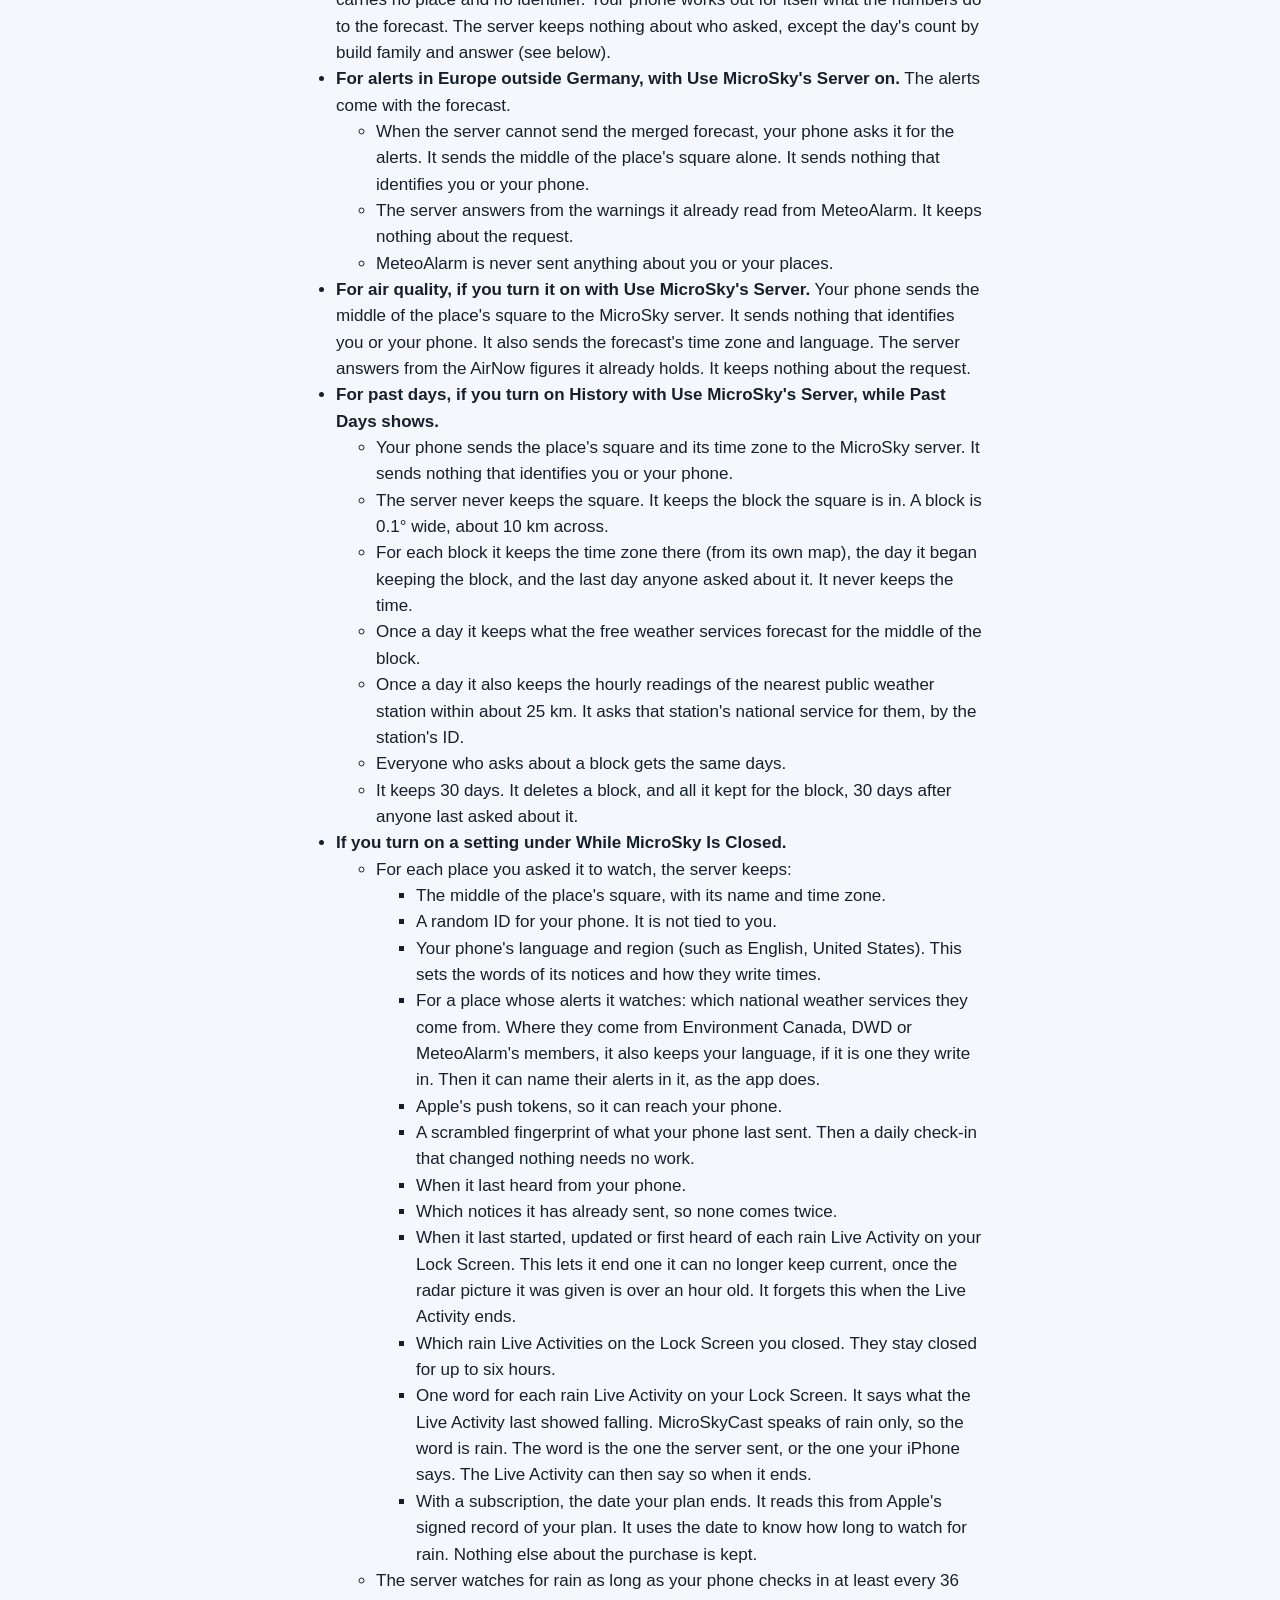
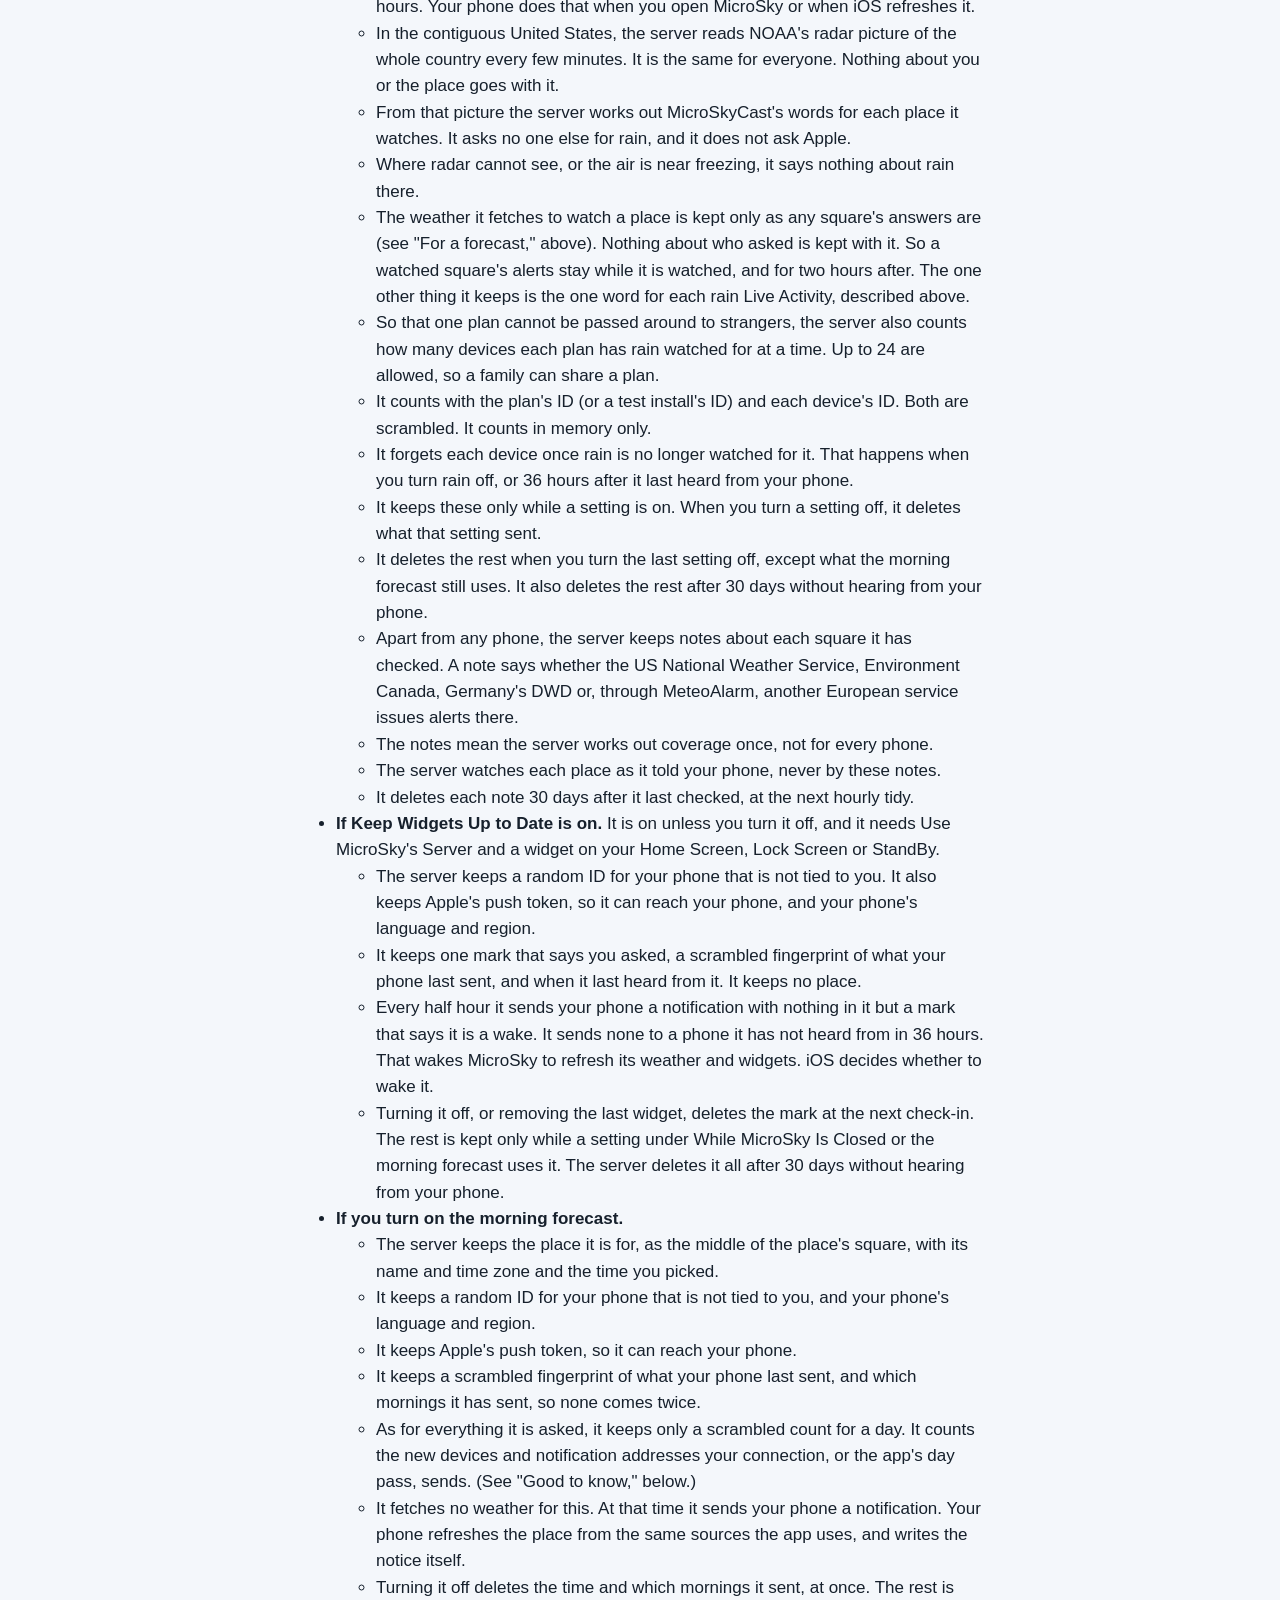
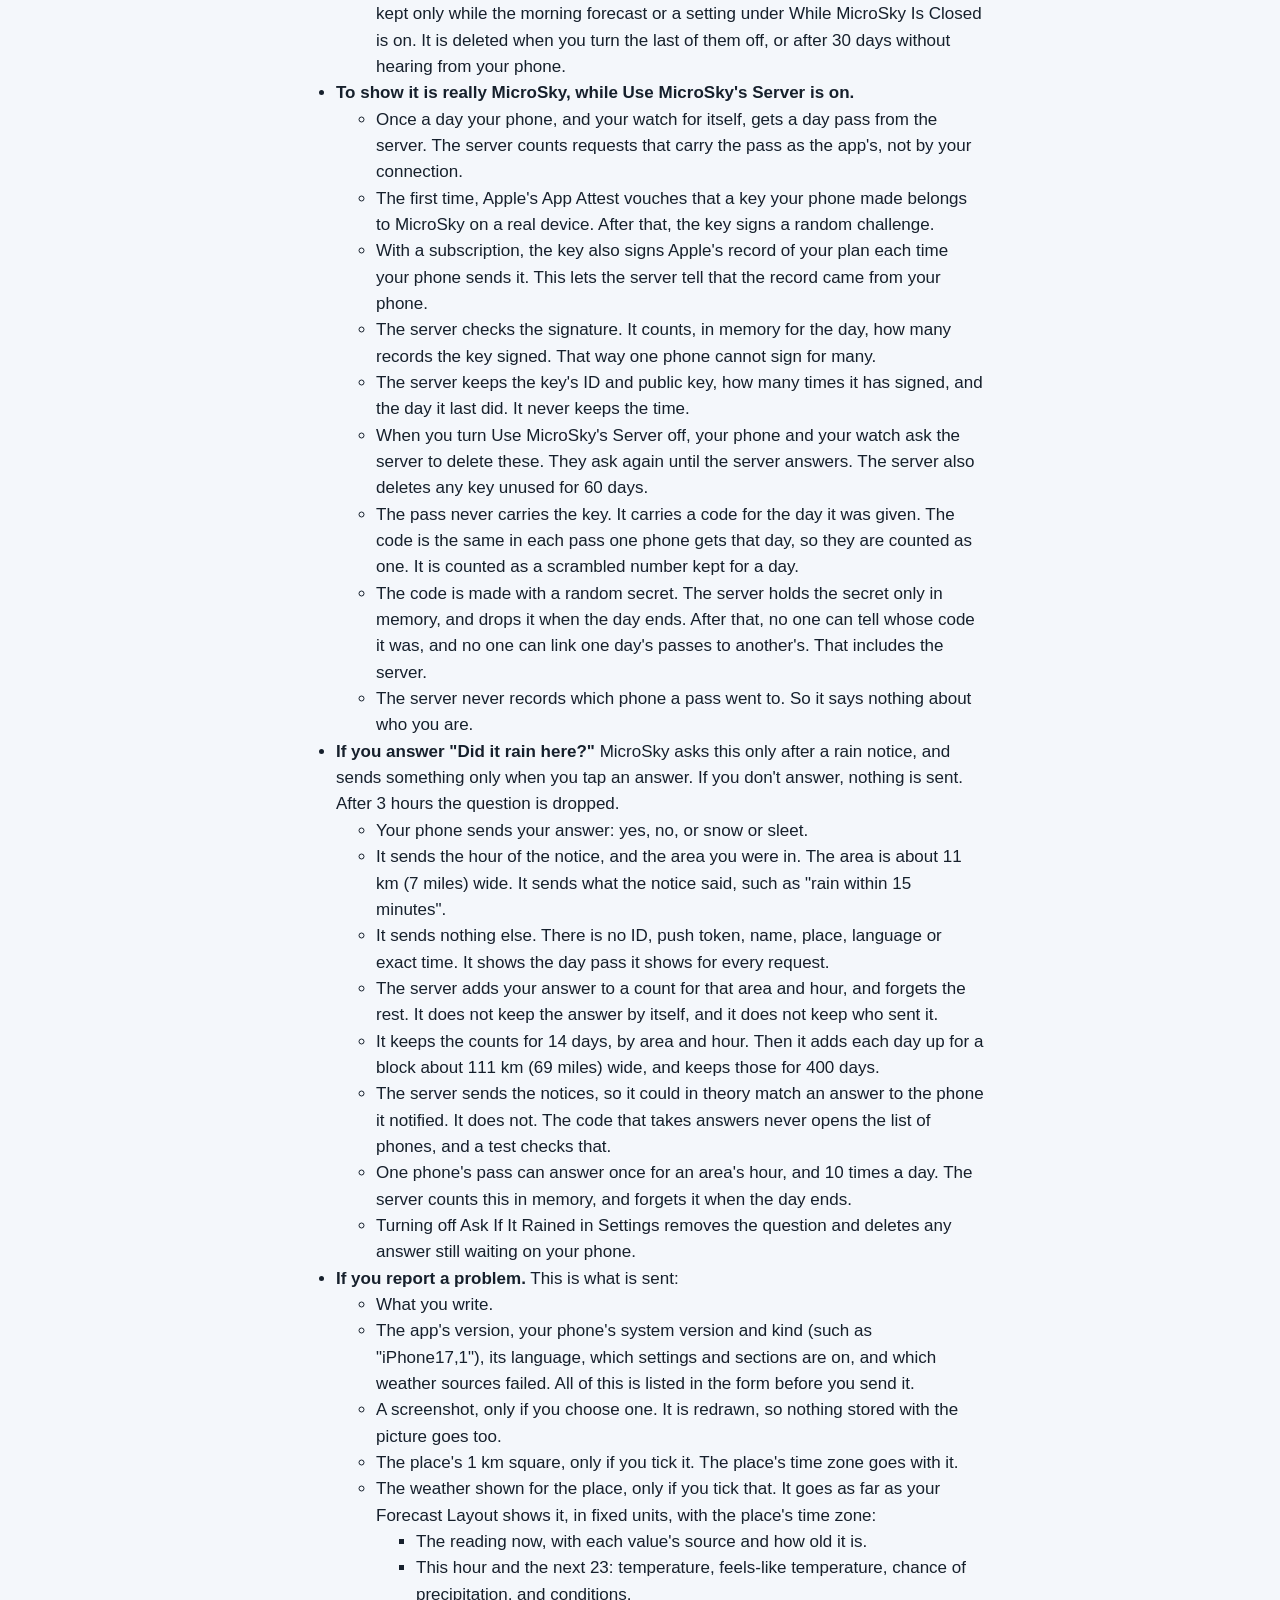
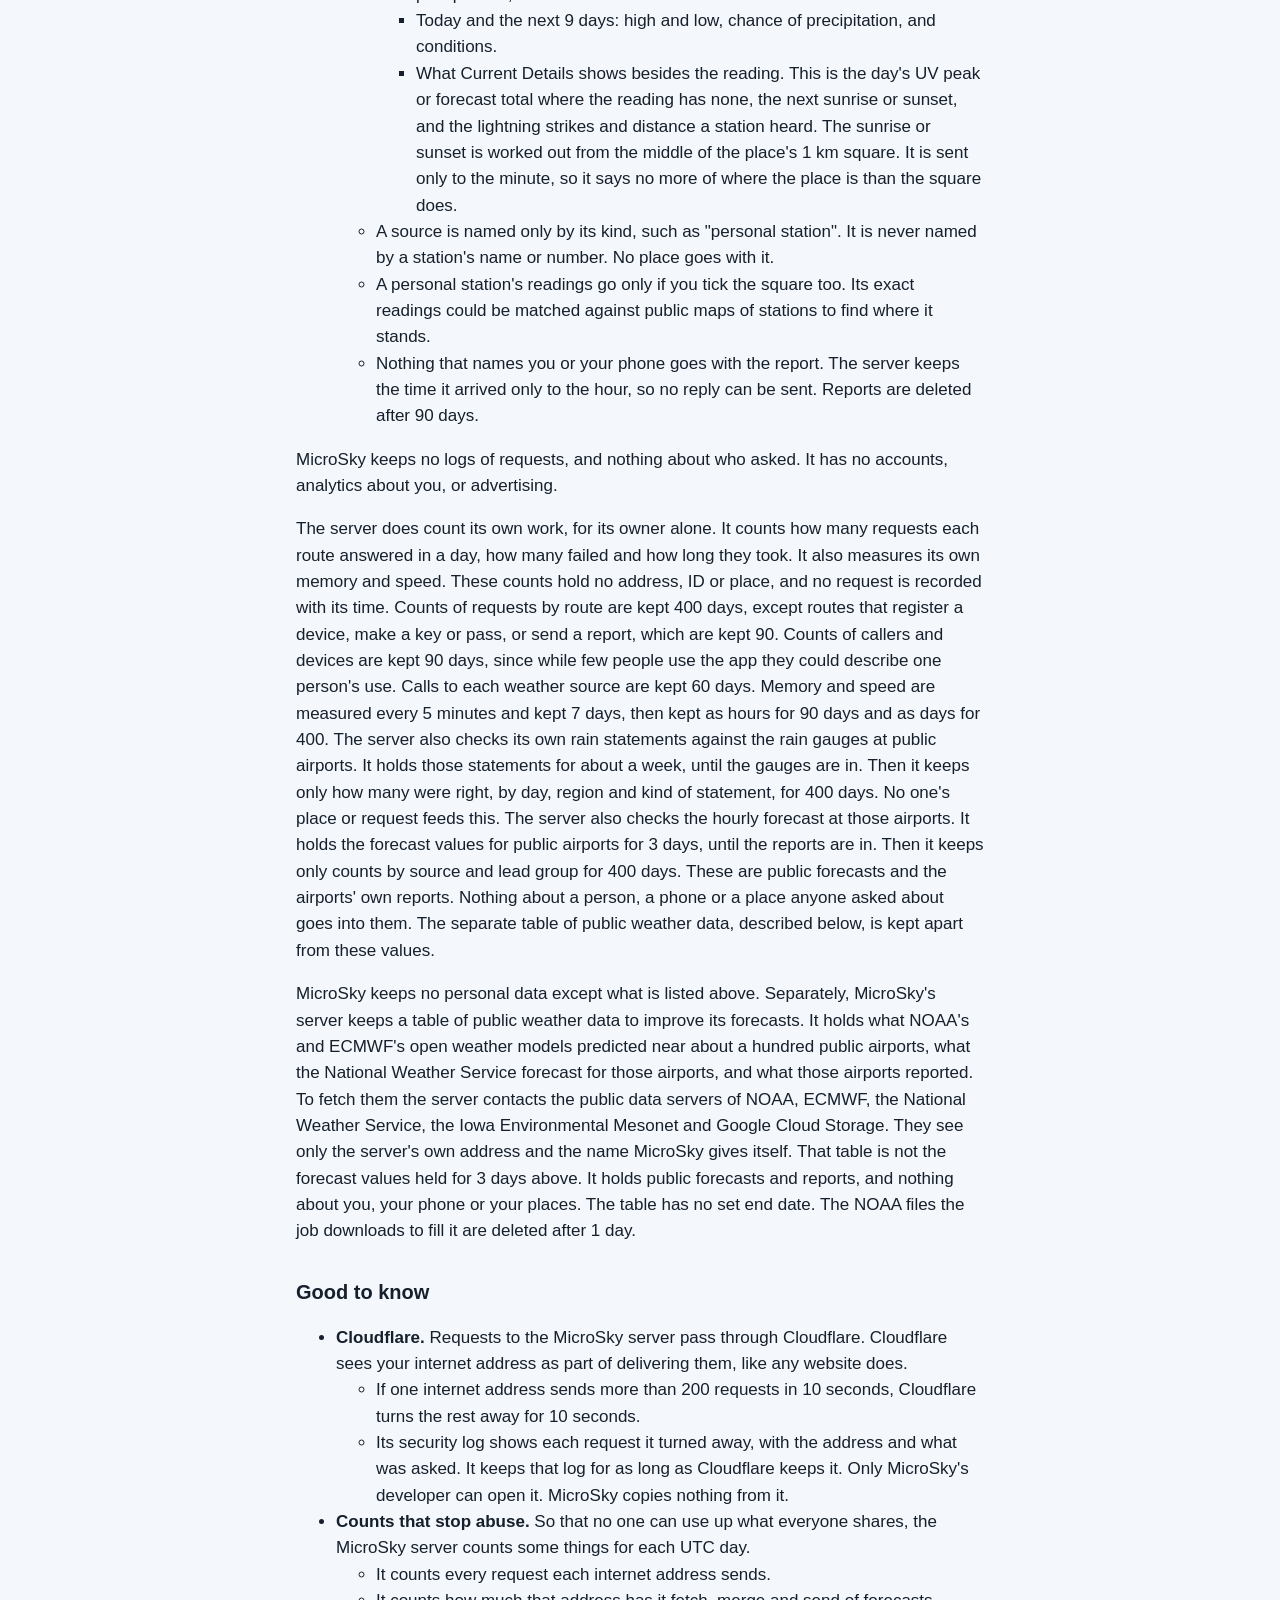
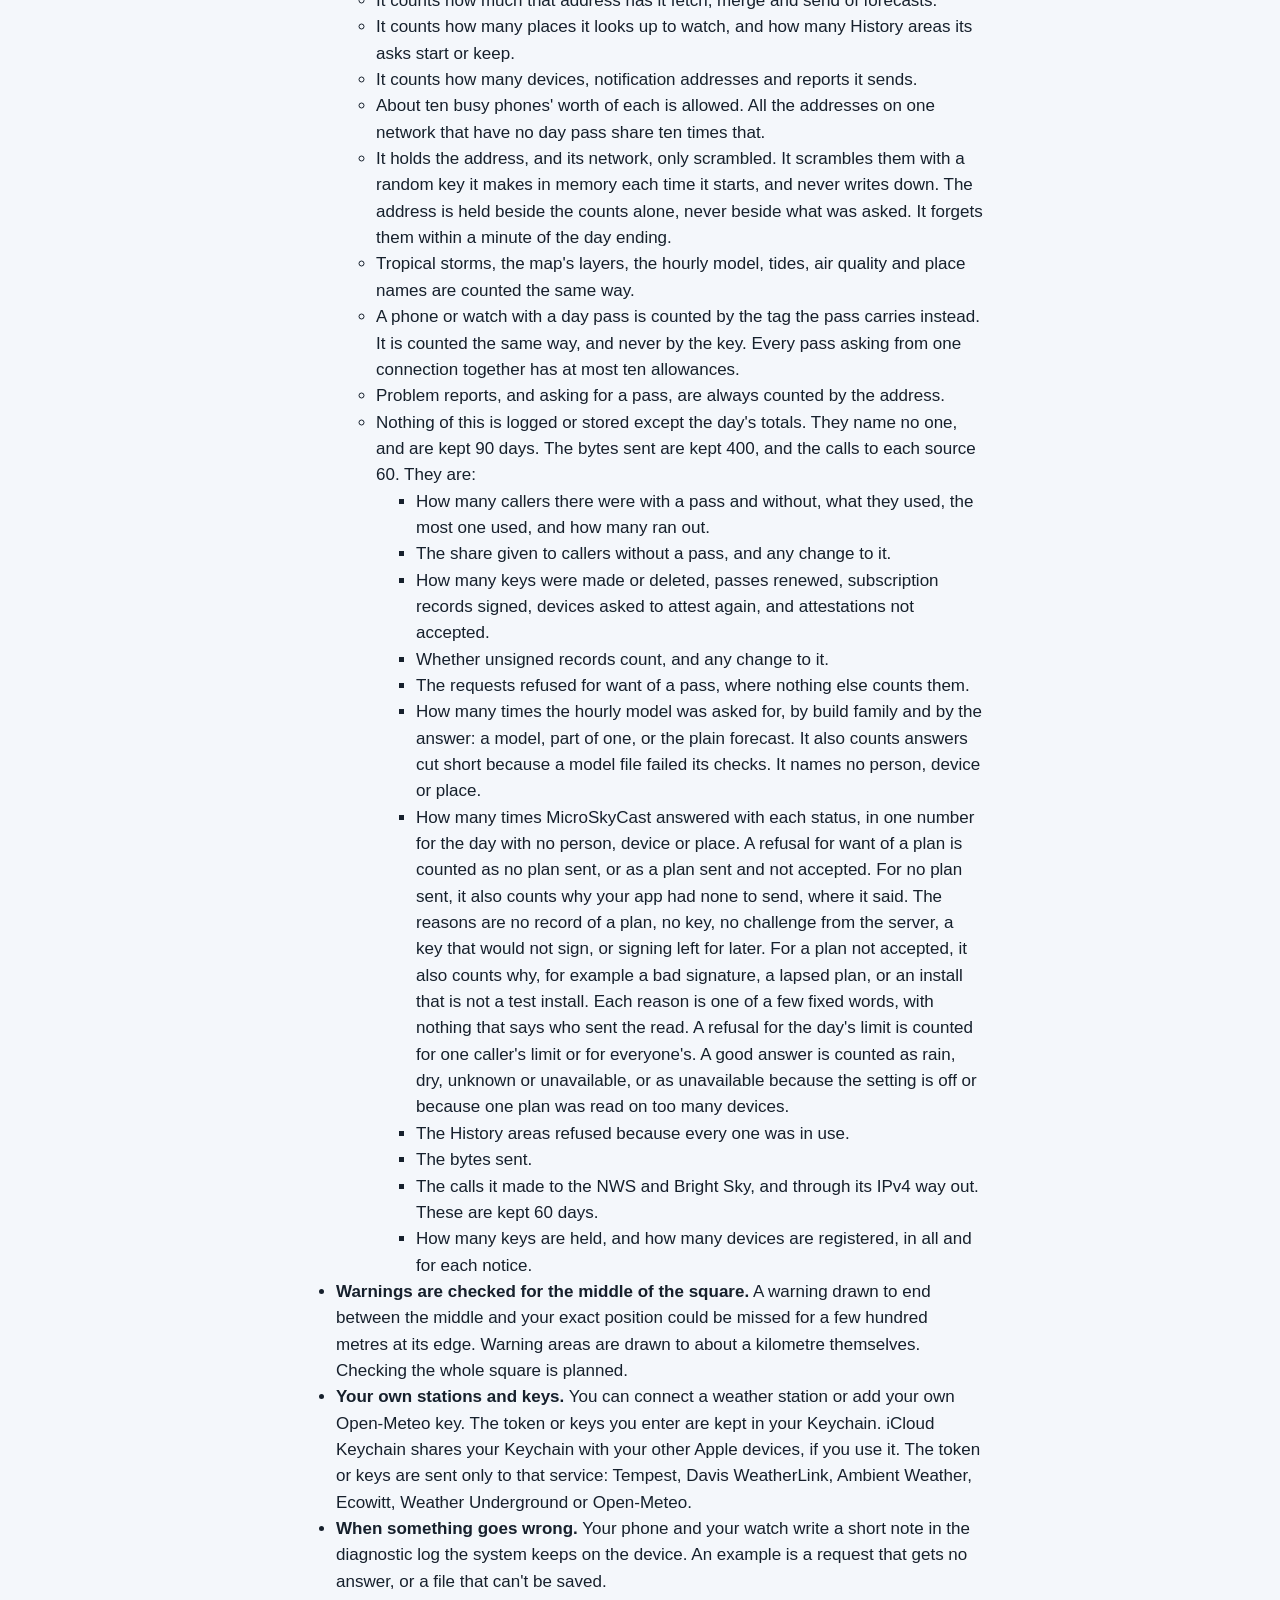
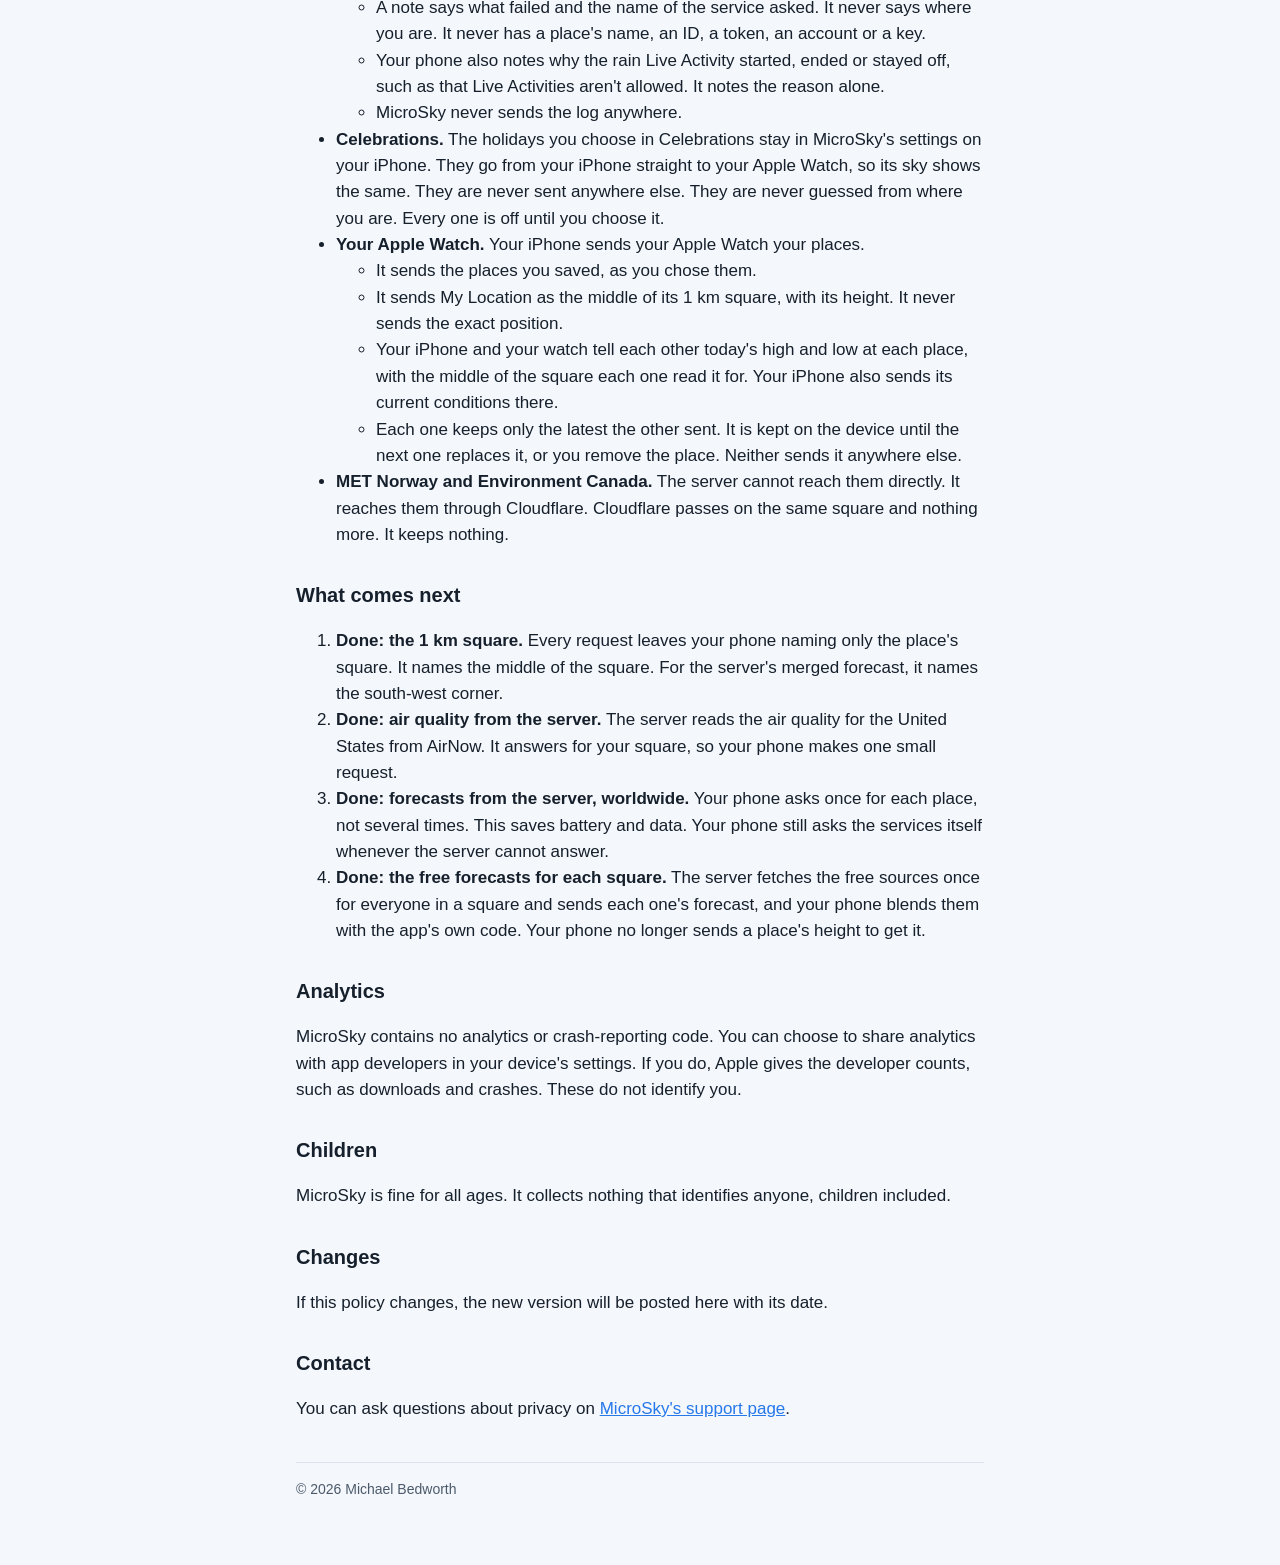
==== commit 88f862af: "Privacy: the hourly model, "Did it rain here?" answers, and the public data servers the weather tabl" ====
--- a/privacy/index.html
+++ b/privacy/index.html
@@ -164,6 +164,8 @@
 <li>Which layers you chose stays in MicroSky's settings on your iPhone.
 </li></ul>
 </li>
+<li><strong>For the hourly chance of rain, with Use MicroSky's Server on.</strong> Nothing about you or your places is sent. Your phone asks the MicroSky server for the current model of the chance, which is a few numbers, the same for everyone. It asks at most once a day. The request says only which build family the app is, as one whole number. It carries no place and no identifier. Your phone works out for itself what the numbers do to the forecast. The server keeps nothing about who asked, except the day's count by build family and answer (see below).
+</li>
 <li><strong>For alerts in Europe outside Germany, with Use MicroSky's Server on.</strong> The alerts come with the forecast.
 <ul>
 <li>When the server cannot send the merged forecast, your phone asks it for the alerts. It sends the middle of the place's square alone. It sends nothing that identifies you or your phone.
@@ -299,6 +301,25 @@
 <li>The server never records which phone a pass went to. So it says nothing about who you are.
 </li></ul>
 </li>
+<li><strong>If you answer "Did it rain here?"</strong> MicroSky asks this only after a rain notice, and sends something only when you tap an answer. If you don't answer, nothing is sent. After 3 hours the question is dropped.
+<ul>
+<li>Your phone sends your answer: yes, no, or snow or sleet.
+</li>
+<li>It sends the hour of the notice, and the area you were in. The area is about 11 km (7 miles) wide. It sends what the notice said, such as "rain within 15 minutes".
+</li>
+<li>It sends nothing else. There is no ID, push token, name, place, language or exact time. It shows the day pass it shows for every request.
+</li>
+<li>The server adds your answer to a count for that area and hour, and forgets the rest. It does not keep the answer by itself, and it does not keep who sent it.
+</li>
+<li>It keeps the counts for 14 days, by area and hour. Then it adds each day up for a block about 111 km (69 miles) wide, and keeps those for 400 days.
+</li>
+<li>The server sends the notices, so it could in theory match an answer to the phone it notified. It does not. The code that takes answers never opens the list of phones, and a test checks that.
+</li>
+<li>One phone's pass can answer once for an area's hour, and 10 times a day. The server counts this in memory, and forgets it when the day ends.
+</li>
+<li>Turning off Ask If It Rained in Settings removes the question and deletes any answer still waiting on your phone.
+</li></ul>
+</li>
 <li><strong>If you report a problem.</strong> This is what is sent:
 <ul>
 <li>What you write.
@@ -328,8 +349,8 @@
 </li></ul>
 </li></ul>
 <p>MicroSky keeps no logs of requests, and nothing about who asked. It has no accounts, analytics about you, or advertising.</p>
-<p>The server does count its own work, for its owner alone. It counts how many requests each route answered in a day, how many failed and how long they took. It also measures its own memory and speed. These counts hold no address, ID or place, and no request is recorded with its time. Counts of requests by route are kept 400 days, except routes that register a device, make a key or pass, or send a report, which are kept 90. Counts of callers and devices are kept 90 days, since while few people use the app they could describe one person's use. Calls to each weather source are kept 60 days. Memory and speed are measured every 5 minutes and kept 7 days, then kept as hours for 90 days and as days for 400. The server also checks its own rain statements against the rain gauges at public airports. It holds those statements for about a week, until the gauges are in. Then it keeps only how many were right, by day, region and kind of statement, for 400 days. No one's place or request feeds this. The server also checks the hourly forecast at those airports. It holds the forecast values for public airports for 3 days, until the reports are in. Then it keeps only counts by source and lead group for 400 days. These are public forecasts and the airports' own reports. Nothing about a person, a phone or a place anyone asked about goes into them.</p>
-<p>MicroSky keeps no personal data except what is listed above. Separately, MicroSky's server keeps a table of public weather data to improve its forecasts. It holds what NOAA's weather models predicted near about a hundred public airports, what the National Weather Service forecast for them, and what those airports reported. That table is not the forecast values held for 3 days above: it holds public forecasts and reports, and nothing about you, your phone or your places. The table has no set end date. The NOAA files the job downloads to fill it are deleted after 1 day.</p>
+<p>The server does count its own work, for its owner alone. It counts how many requests each route answered in a day, how many failed and how long they took. It also measures its own memory and speed. These counts hold no address, ID or place, and no request is recorded with its time. Counts of requests by route are kept 400 days, except routes that register a device, make a key or pass, or send a report, which are kept 90. Counts of callers and devices are kept 90 days, since while few people use the app they could describe one person's use. Calls to each weather source are kept 60 days. Memory and speed are measured every 5 minutes and kept 7 days, then kept as hours for 90 days and as days for 400. The server also checks its own rain statements against the rain gauges at public airports. It holds those statements for about a week, until the gauges are in. Then it keeps only how many were right, by day, region and kind of statement, for 400 days. No one's place or request feeds this. The server also checks the hourly forecast at those airports. It holds the forecast values for public airports for 3 days, until the reports are in. Then it keeps only counts by source and lead group for 400 days. These are public forecasts and the airports' own reports. Nothing about a person, a phone or a place anyone asked about goes into them. The separate table of public weather data, described below, is kept apart from these values.</p>
+<p>MicroSky keeps no personal data except what is listed above. Separately, MicroSky's server keeps a table of public weather data to improve its forecasts. It holds what NOAA's and ECMWF's open weather models predicted near about a hundred public airports, what the National Weather Service forecast for those airports, and what those airports reported. To fetch them the server contacts the public data servers of NOAA, ECMWF, the National Weather Service, the Iowa Environmental Mesonet and Google Cloud Storage. They see only the server's own address and the name MicroSky gives itself. That table is not the forecast values held for 3 days above. It holds public forecasts and reports, and nothing about you, your phone or your places. The table has no set end date. The NOAA files the job downloads to fill it are deleted after 1 day.</p>
 <h2>Good to know</h2>
 <ul>
 <li><strong>Cloudflare.</strong> Requests to the MicroSky server pass through Cloudflare. Cloudflare sees your internet address as part of delivering them, like any website does.
@@ -353,7 +374,7 @@
 </li>
 <li>It holds the address, and its network, only scrambled. It scrambles them with a random key it makes in memory each time it starts, and never writes down. The address is held beside the counts alone, never beside what was asked. It forgets them within a minute of the day ending.
 </li>
-<li>Tropical storms, the map's layers, tides, air quality and place names are counted the same way.
+<li>Tropical storms, the map's layers, the hourly model, tides, air quality and place names are counted the same way.
 </li>
 <li>A phone or watch with a day pass is counted by the tag the pass carries instead. It is counted the same way, and never by the key. Every pass asking from one connection together has at most ten allowances.
 </li>
@@ -370,6 +391,8 @@
 <li>Whether unsigned records count, and any change to it.
 </li>
 <li>The requests refused for want of a pass, where nothing else counts them.
+</li>
+<li>How many times the hourly model was asked for, by build family and by the answer: a model, part of one, or the plain forecast. It also counts answers cut short because a model file failed its checks. It names no person, device or place.
 </li>
 <li>How many times MicroSkyCast answered with each status, in one number for the day with no person, device or place. A refusal for want of a plan is counted as no plan sent, or as a plan sent and not accepted. For no plan sent, it also counts why your app had none to send, where it said. The reasons are no record of a plan, no key, no challenge from the server, a key that would not sign, or signing left for later. For a plan not accepted, it also counts why, for example a bad signature, a lapsed plan, or an install that is not a test install. Each reason is one of a few fixed words, with nothing that says who sent the read. A refusal for the day's limit is counted for one caller's limit or for everyone's. A good answer is counted as rain, dry, unknown or unavailable, or as unavailable because the setting is off or because one plan was read on too many devices.
 </li>
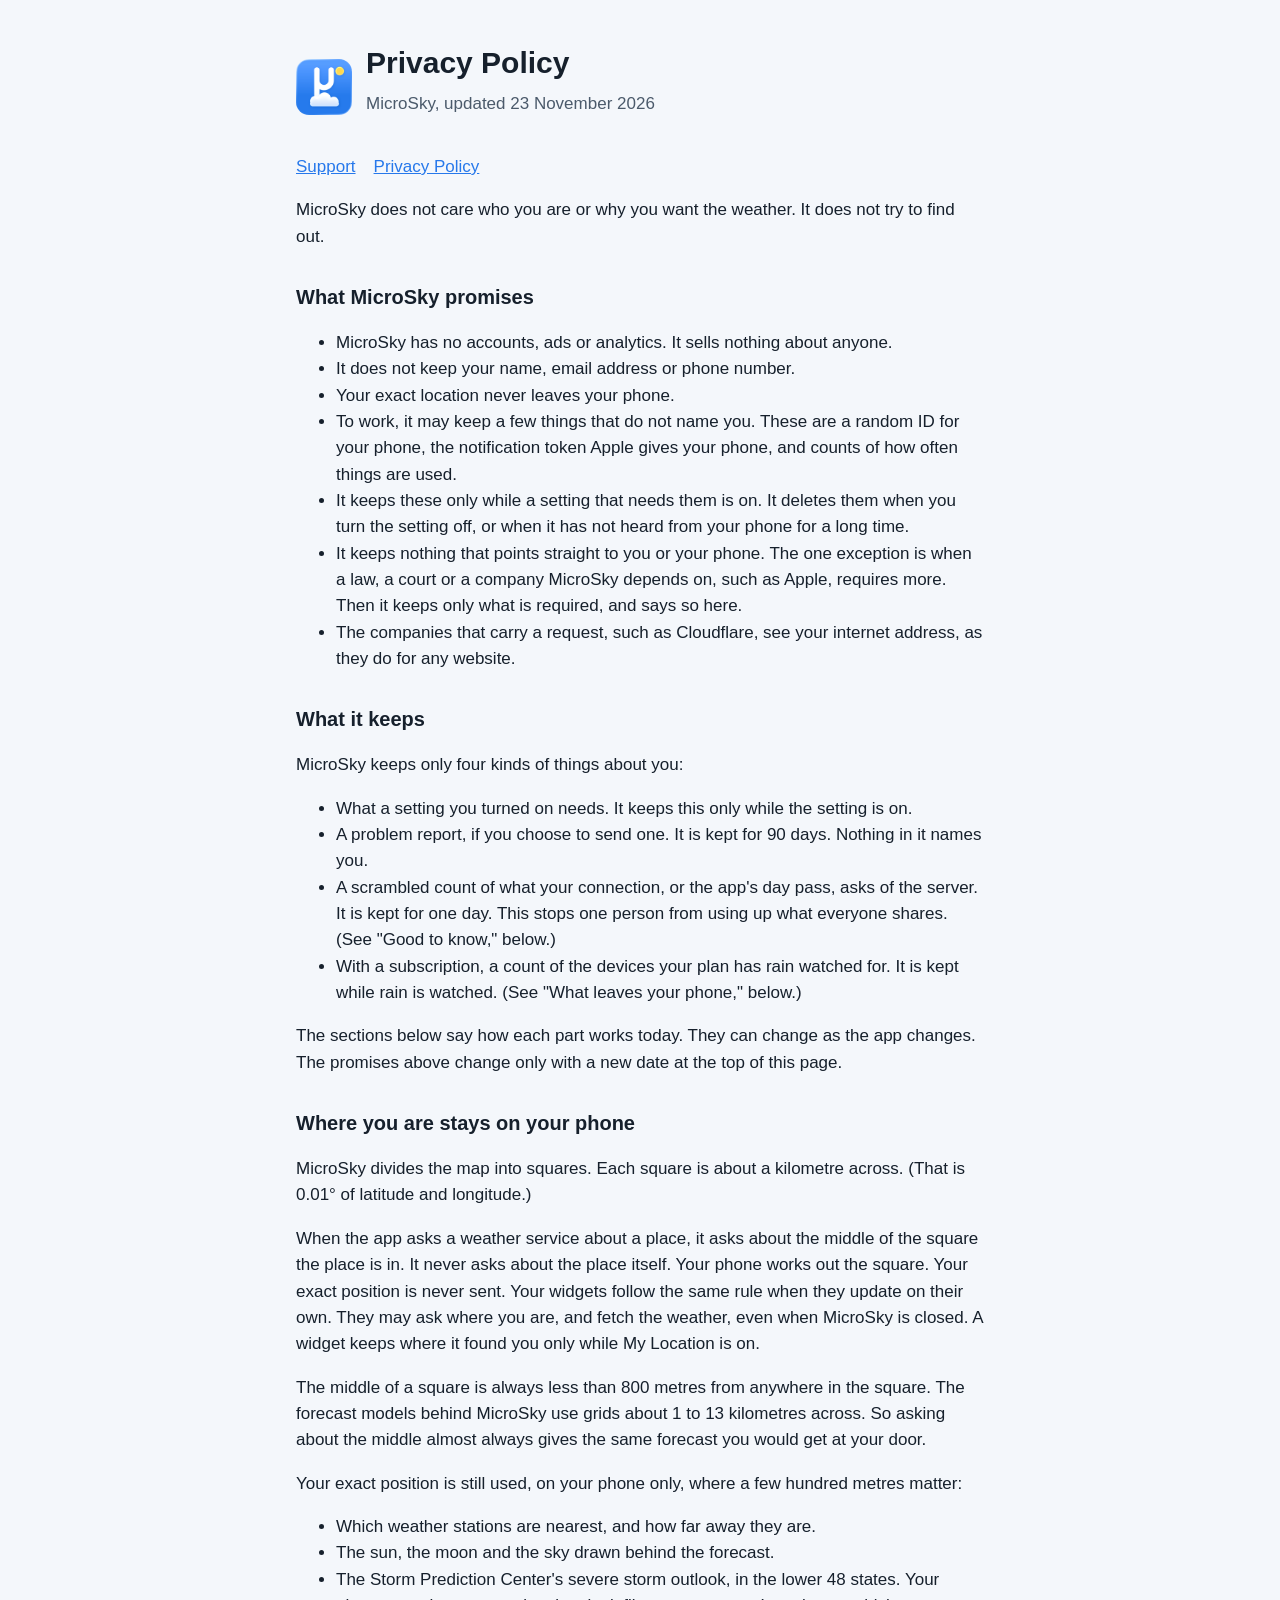
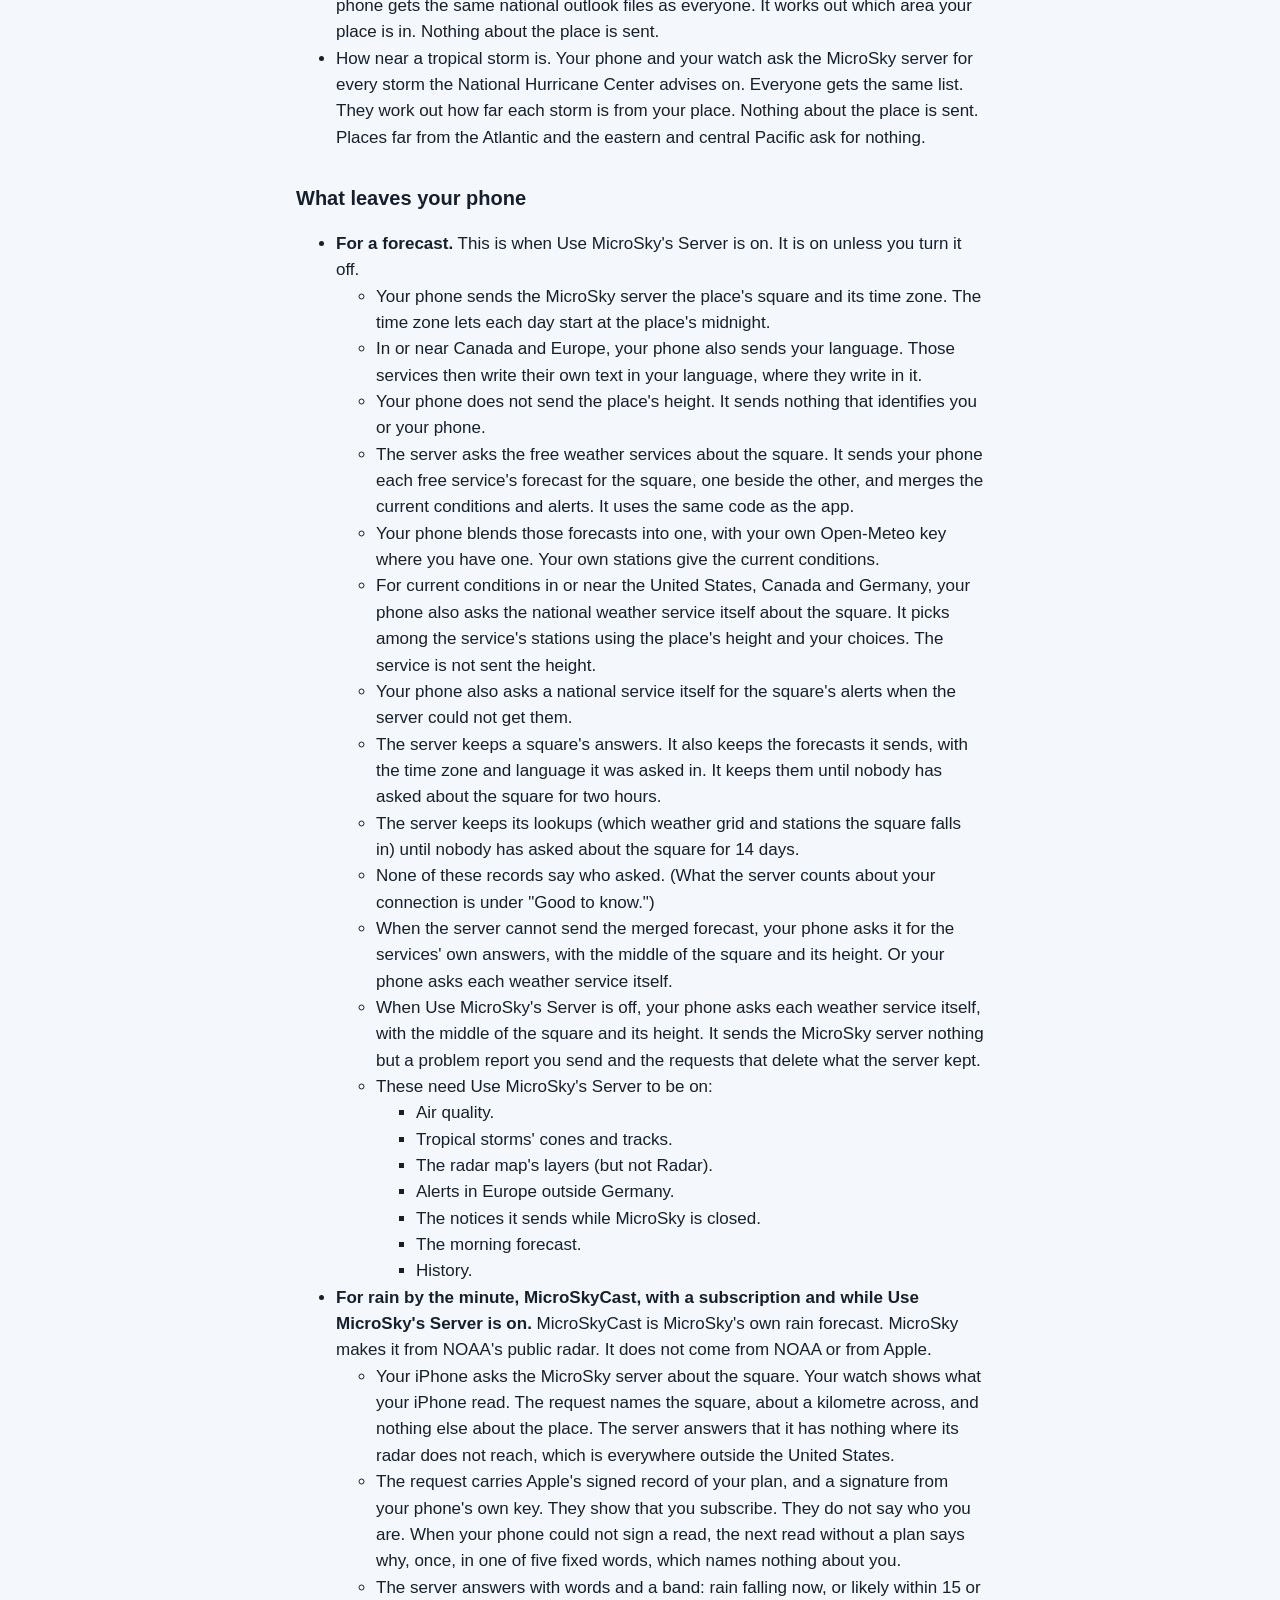
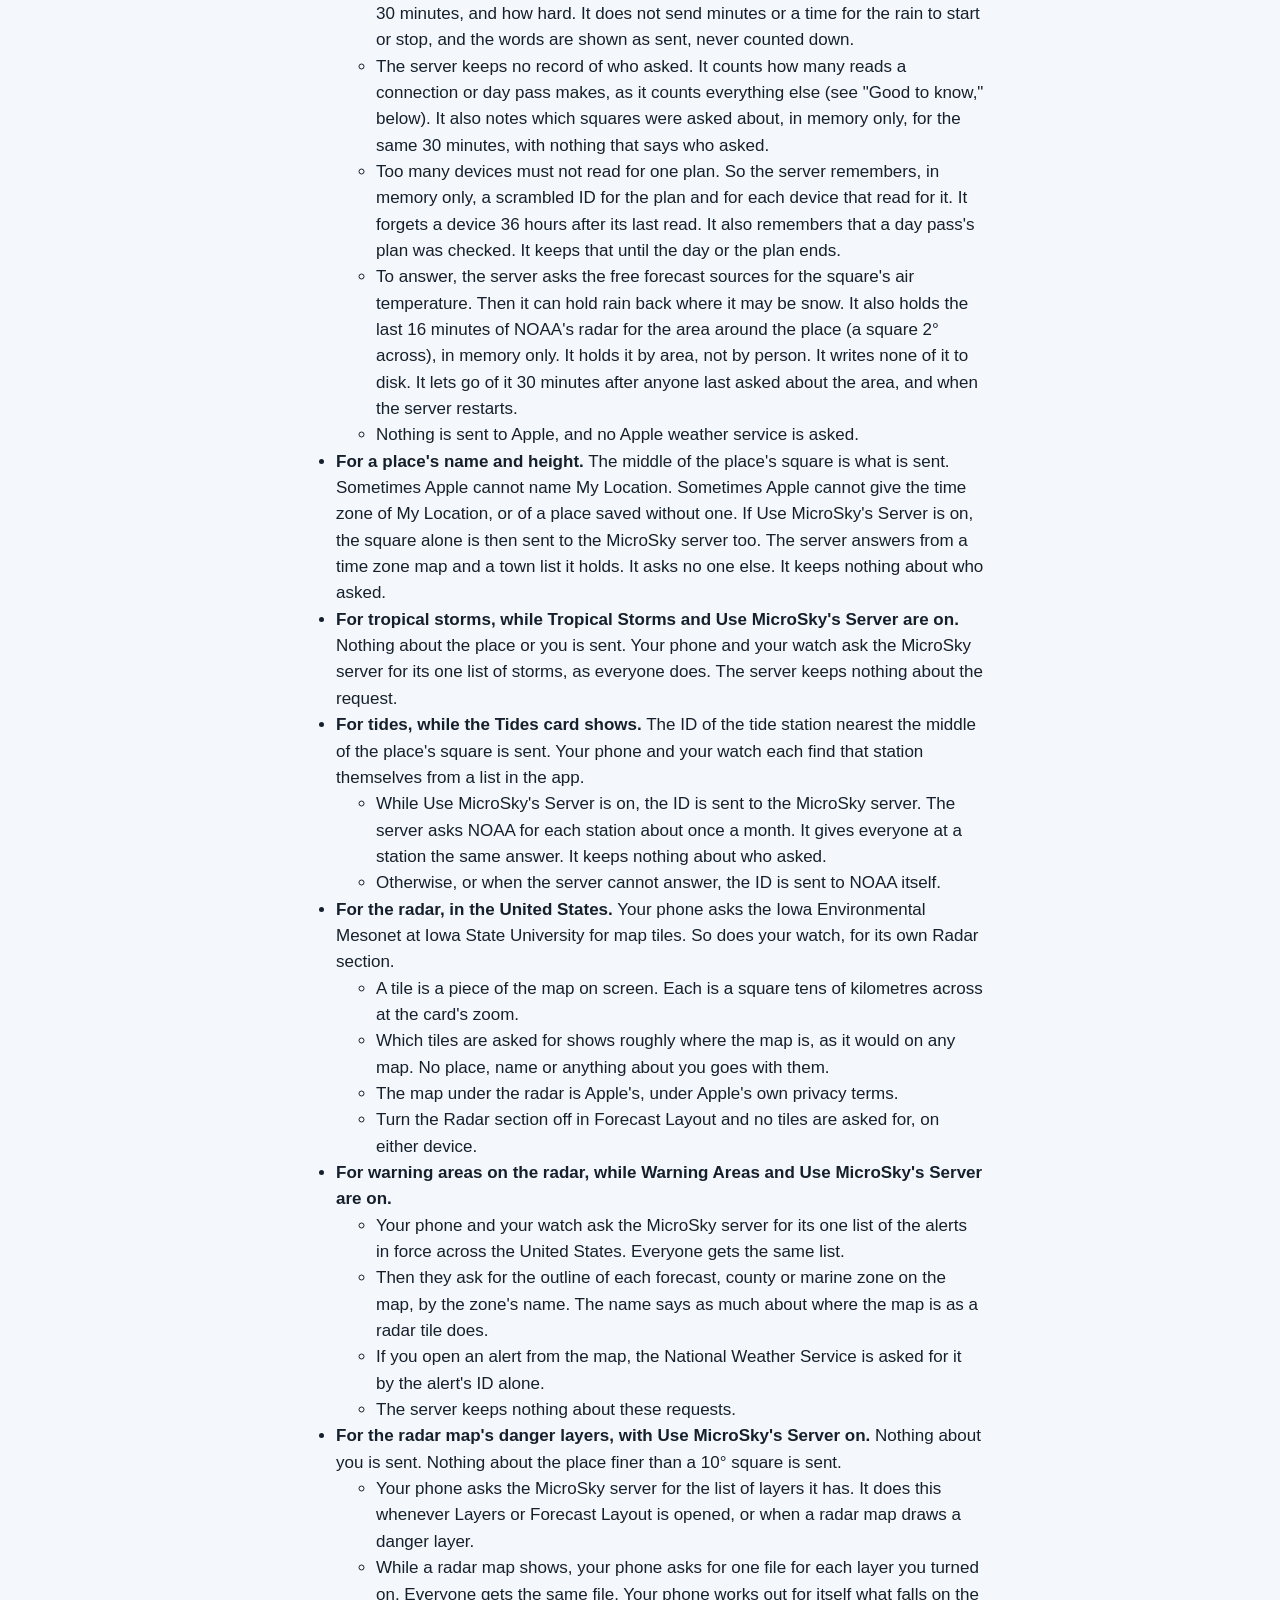
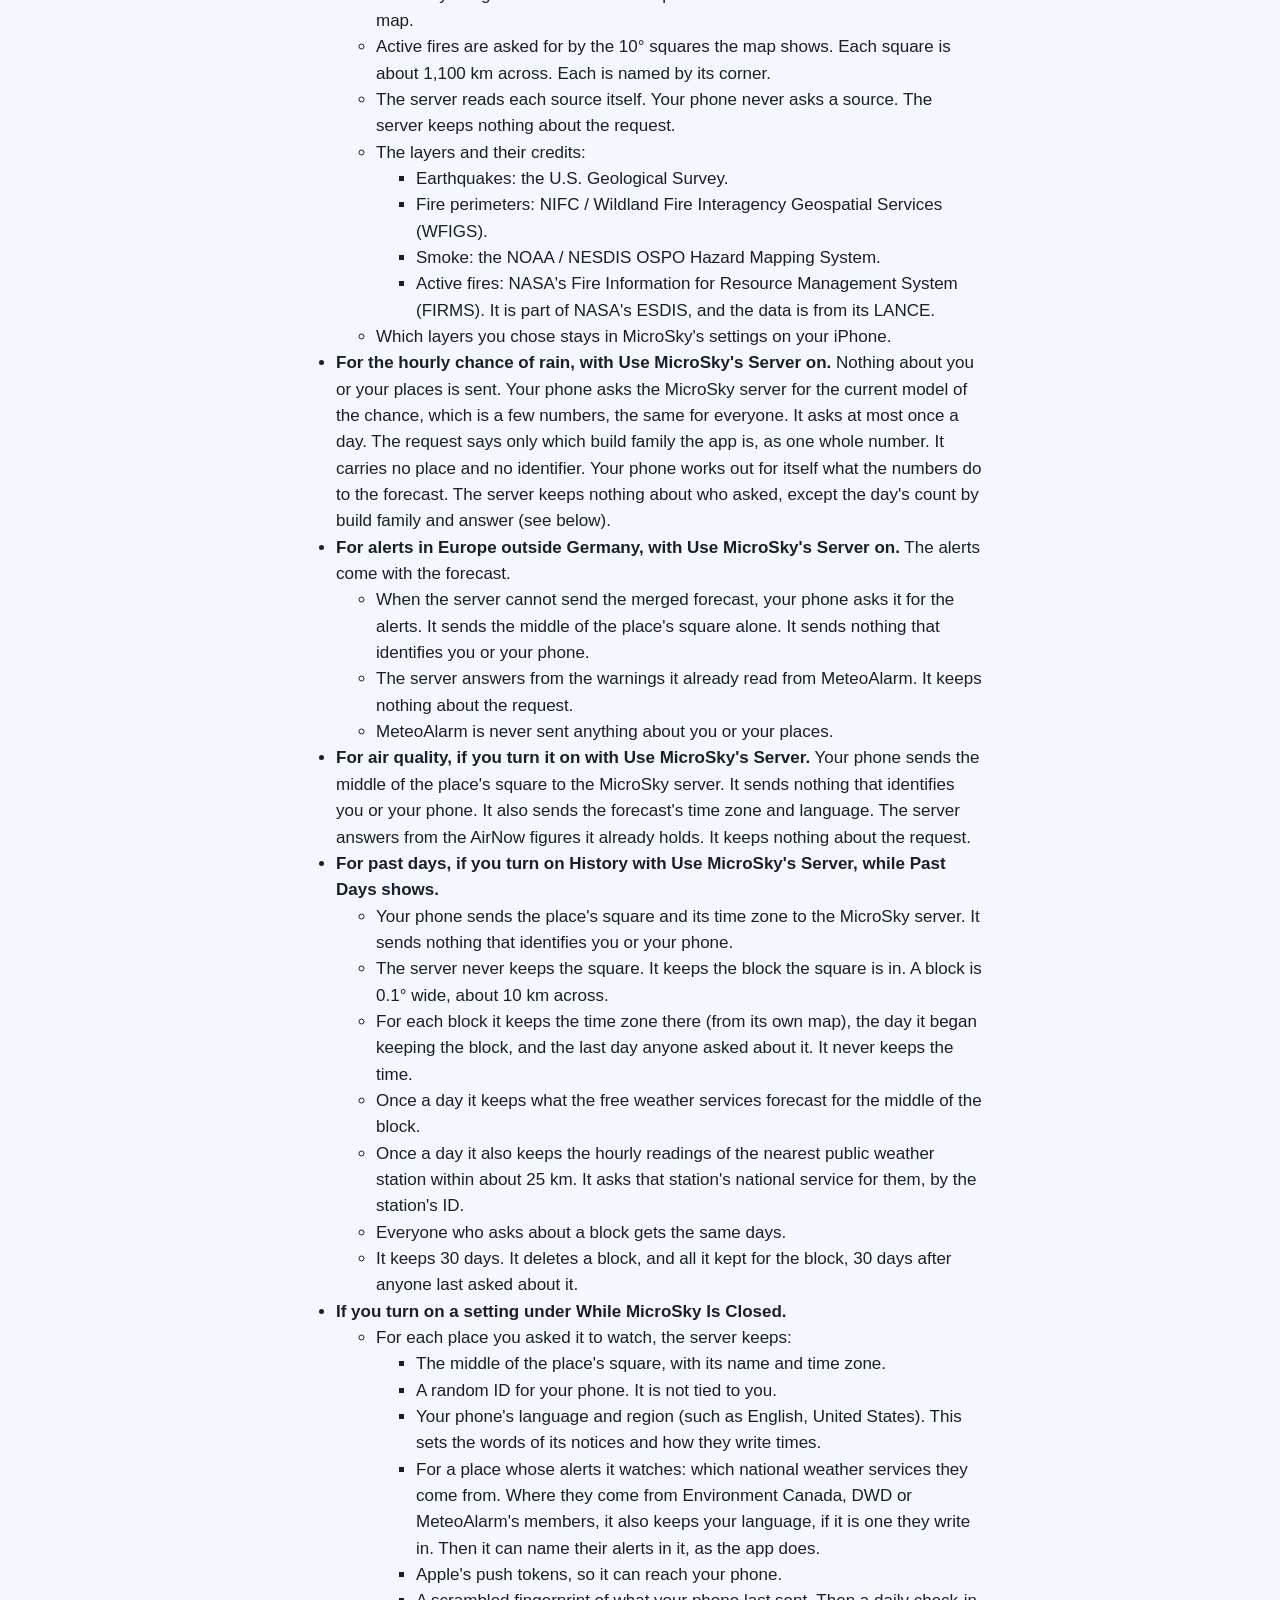
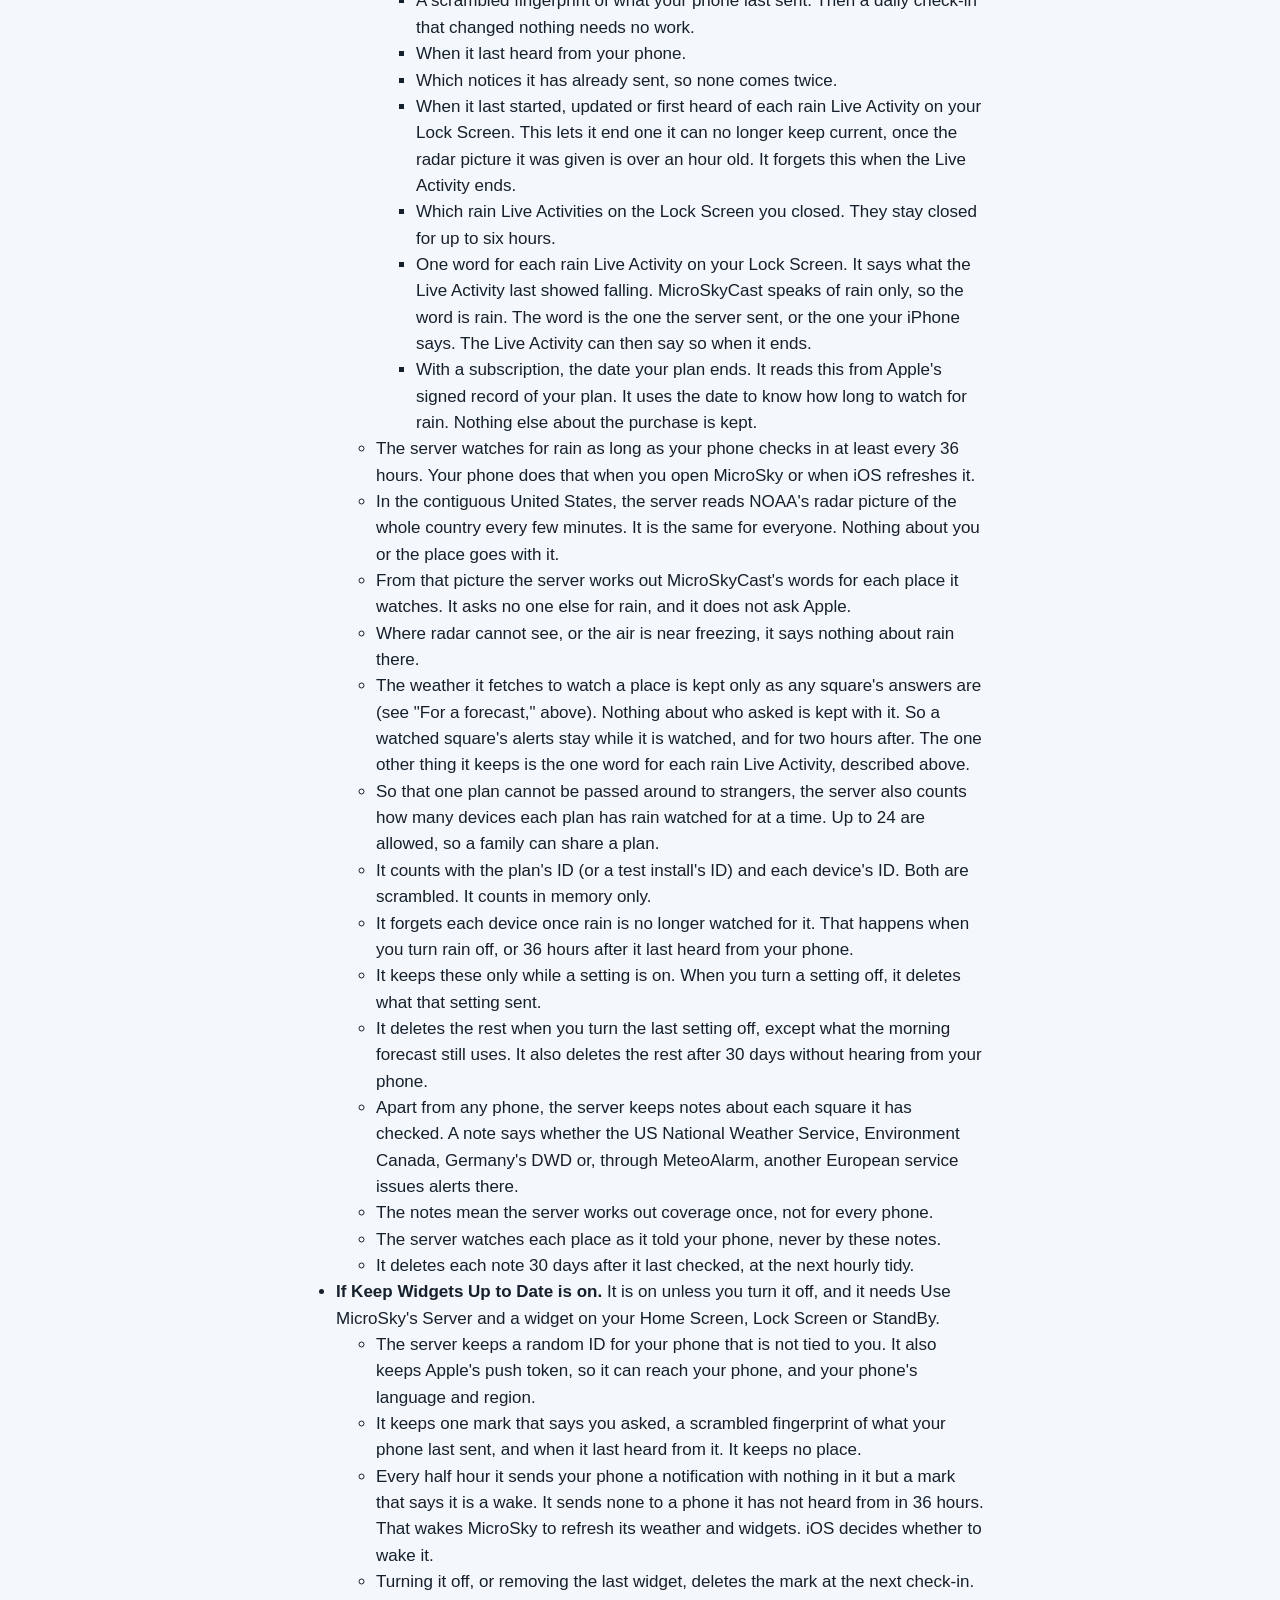
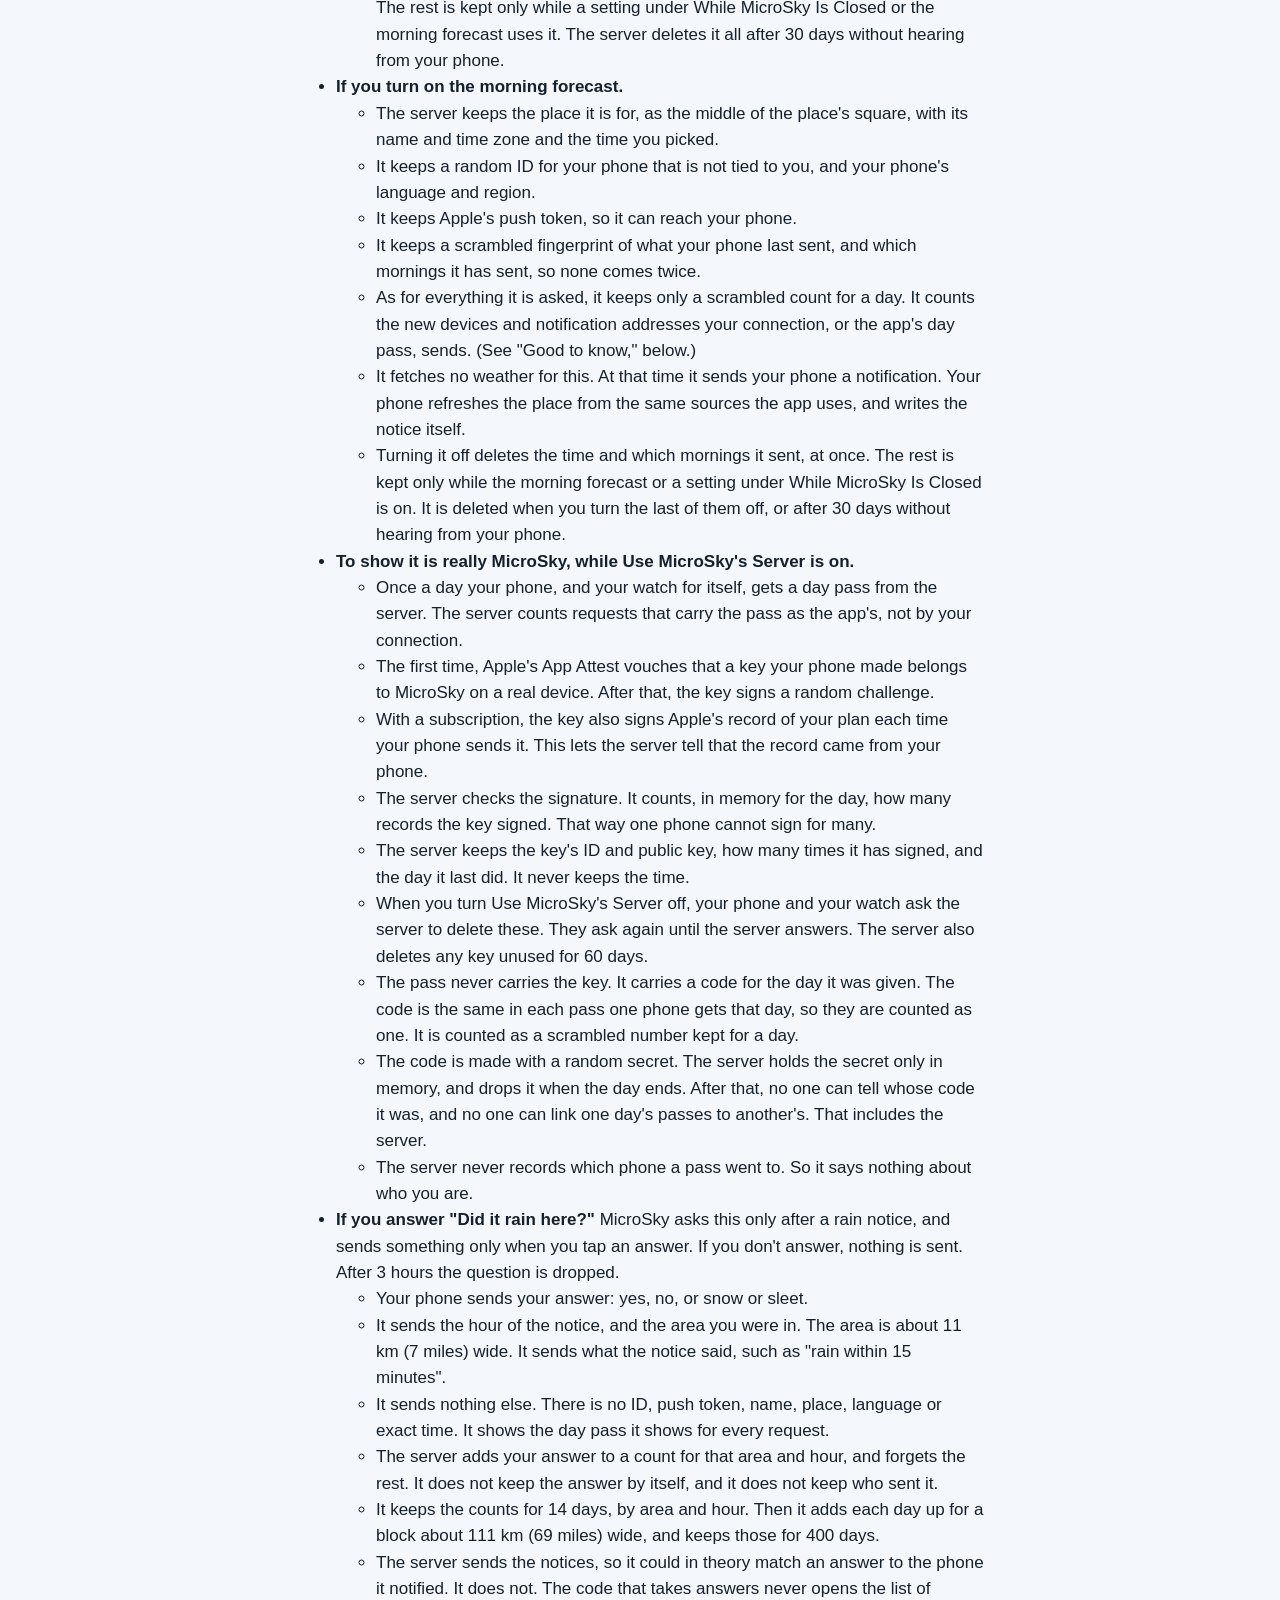
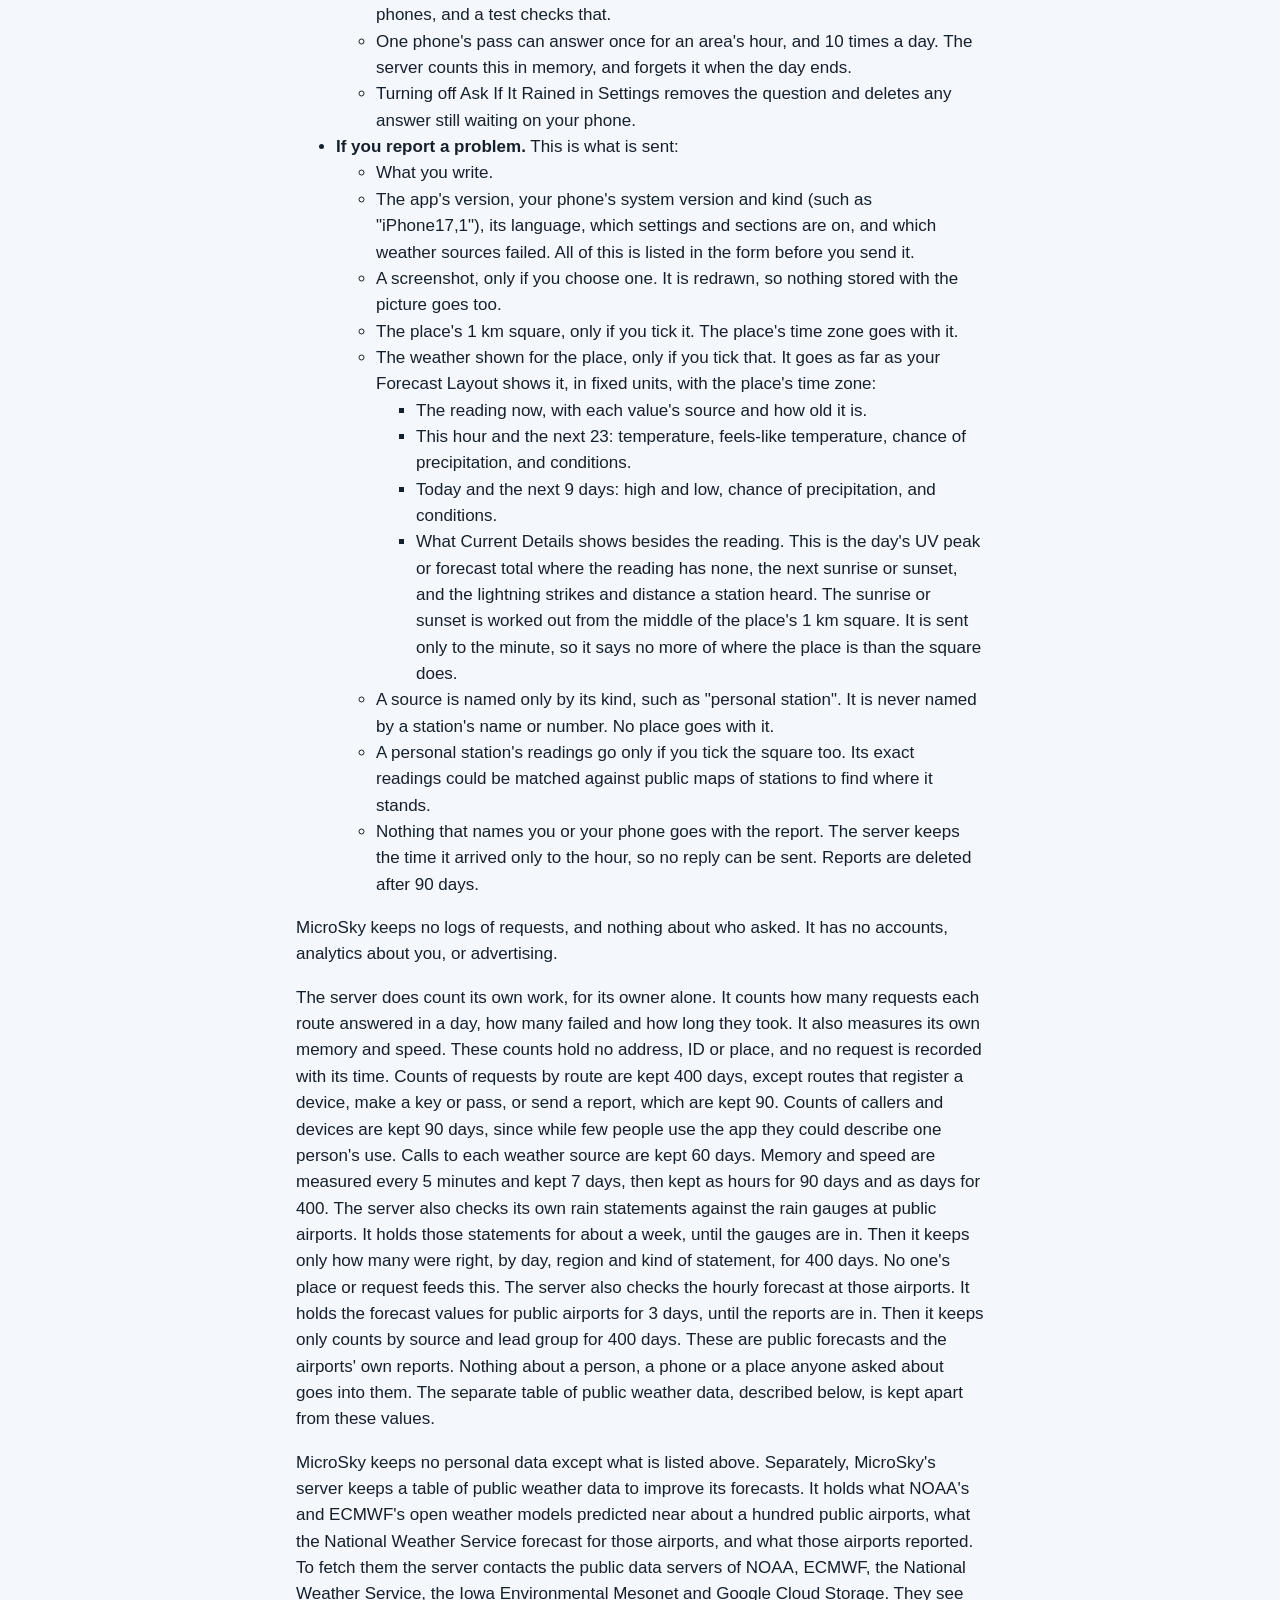
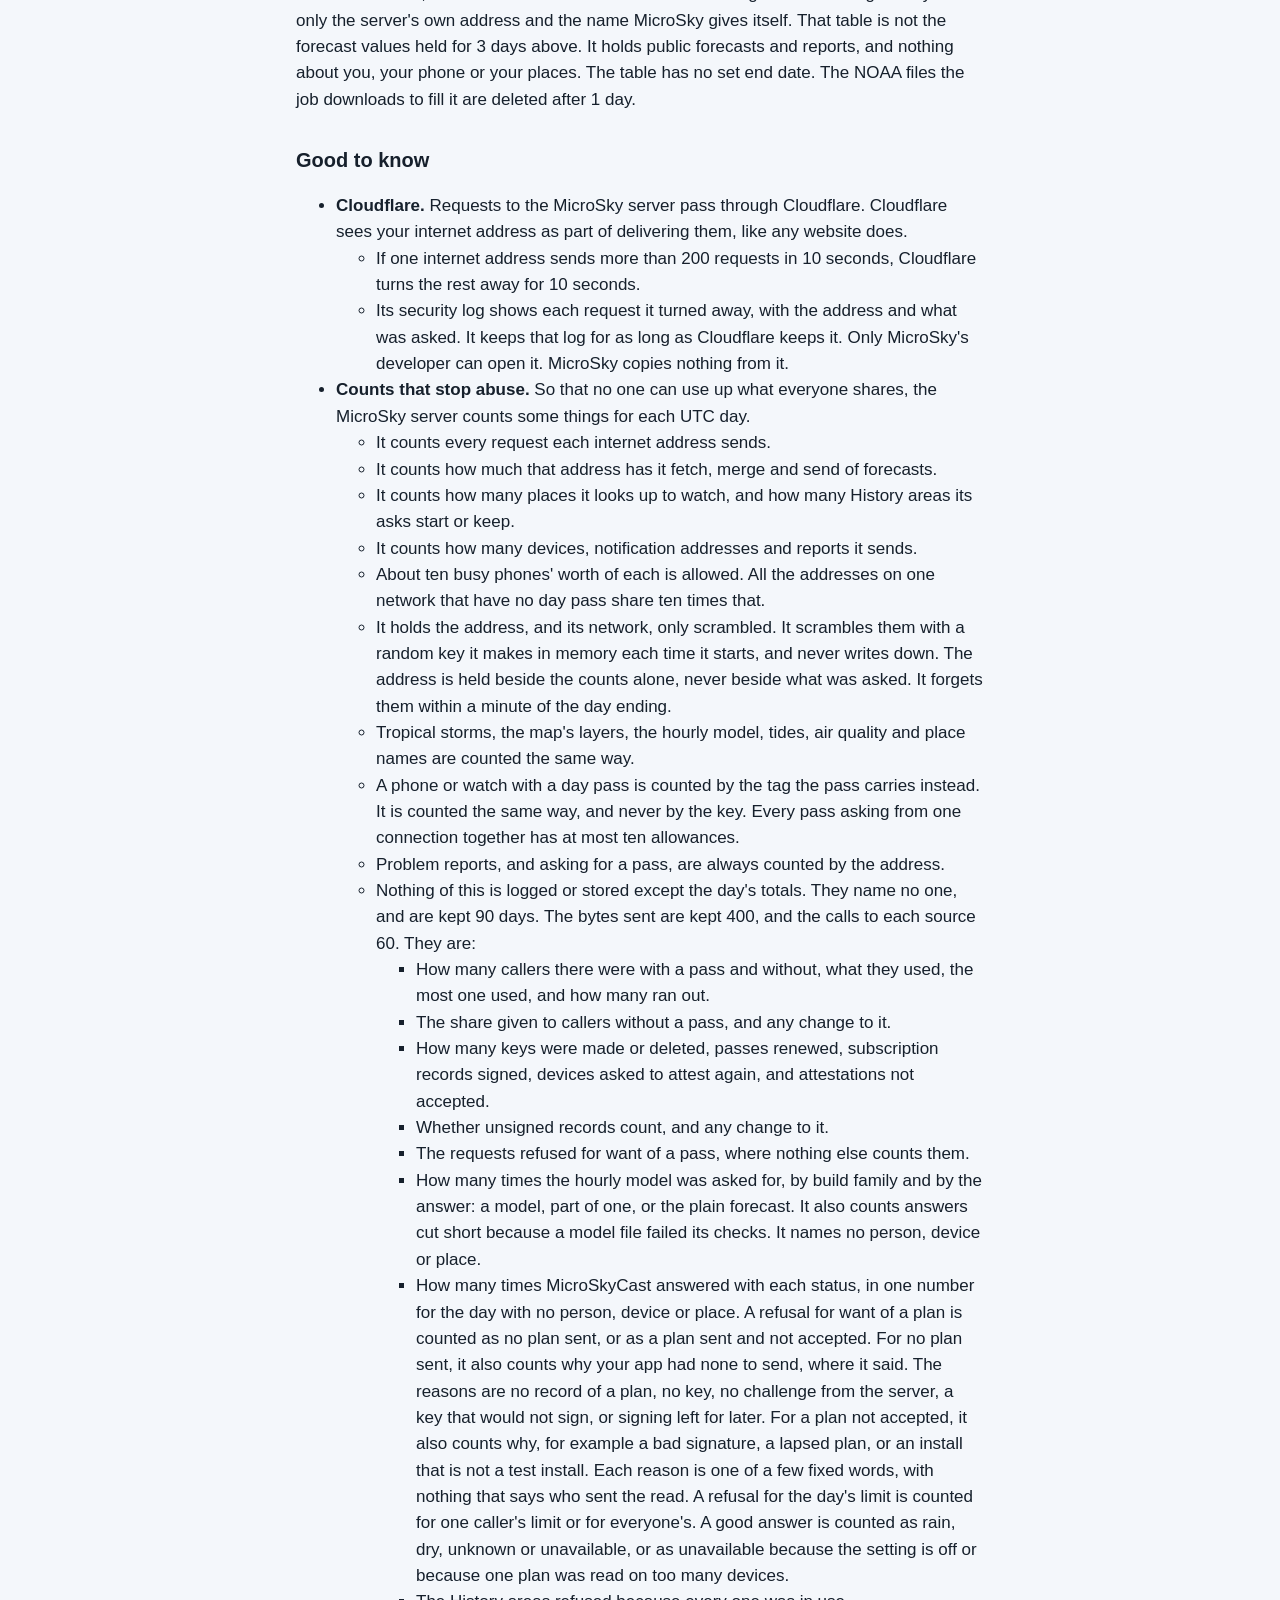
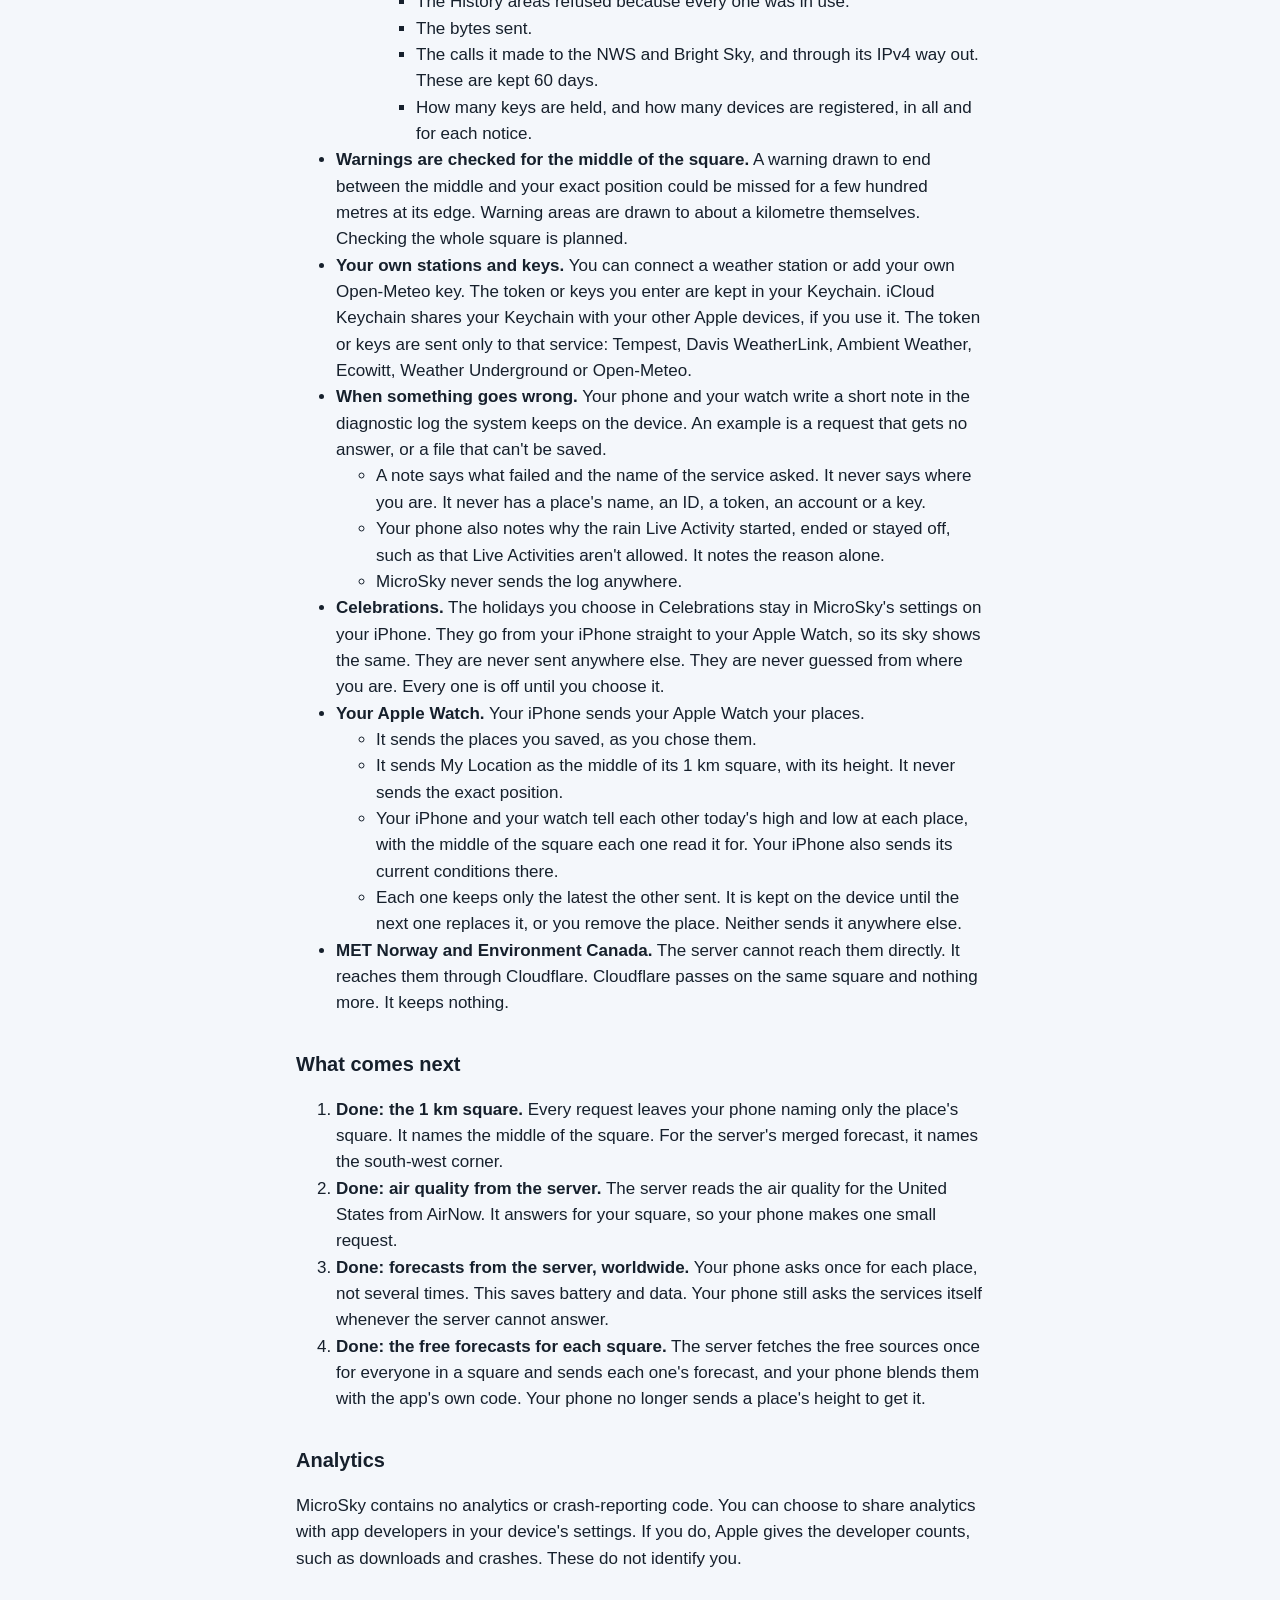
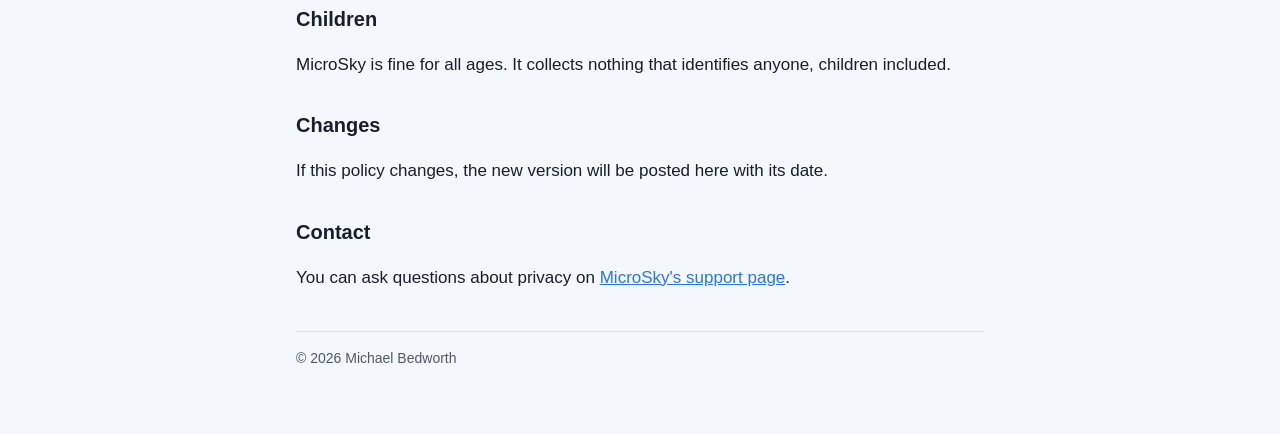
==== commit 12f68ae5: "Privacy: promises and what it keeps come first; the sections below are how each part works today" ====
--- a/privacy/index.html
+++ b/privacy/index.html
@@ -18,8 +18,23 @@
   <nav><a href="../">Support</a><a href="./">Privacy Policy</a></nav>
 
 <p>MicroSky does not care who you are or why you want the weather. It does not try to find out.</p>
-<p>MicroSky has no accounts, ads or analytics. It sells nothing about anyone.</p>
-<p>Your exact location never leaves your phone.</p>
+<h2>What MicroSky promises</h2>
+<ul>
+<li>MicroSky has no accounts, ads or analytics. It sells nothing about anyone.
+</li>
+<li>It does not keep your name, email address or phone number.
+</li>
+<li>Your exact location never leaves your phone.
+</li>
+<li>To work, it may keep a few things that do not name you. These are a random ID for your phone, the notification token Apple gives your phone, and counts of how often things are used.
+</li>
+<li>It keeps these only while a setting that needs them is on. It deletes them when you turn the setting off, or when it has not heard from your phone for a long time.
+</li>
+<li>It keeps nothing that points straight to you or your phone. The one exception is when a law, a court or a company MicroSky depends on, such as Apple, requires more. Then it keeps only what is required, and says so here.
+</li>
+<li>The companies that carry a request, such as Cloudflare, see your internet address, as they do for any website.
+</li></ul>
+<h2>What it keeps</h2>
 <p>MicroSky keeps only four kinds of things about you:</p>
 <ul>
 <li>What a setting you turned on needs. It keeps this only while the setting is on.
@@ -30,6 +45,7 @@
 </li>
 <li>With a subscription, a count of the devices your plan has rain watched for. It is kept while rain is watched. (See "What leaves your phone," below.)
 </li></ul>
+<p>The sections below say how each part works today. They can change as the app changes. The promises above change only with a new date at the top of this page.</p>
 <h2>Where you are stays on your phone</h2>
 <p>MicroSky divides the map into squares. Each square is about a kilometre across. (That is 0.01° of latitude and longitude.)</p>
 <p>When the app asks a weather service about a place, it asks about the middle of the square the place is in. It never asks about the place itself. Your phone works out the square. Your exact position is never sent. Your widgets follow the same rule when they update on their own. They may ask where you are, and fetch the weather, even when MicroSky is closed. A widget keeps where it found you only while My Location is on.</p>
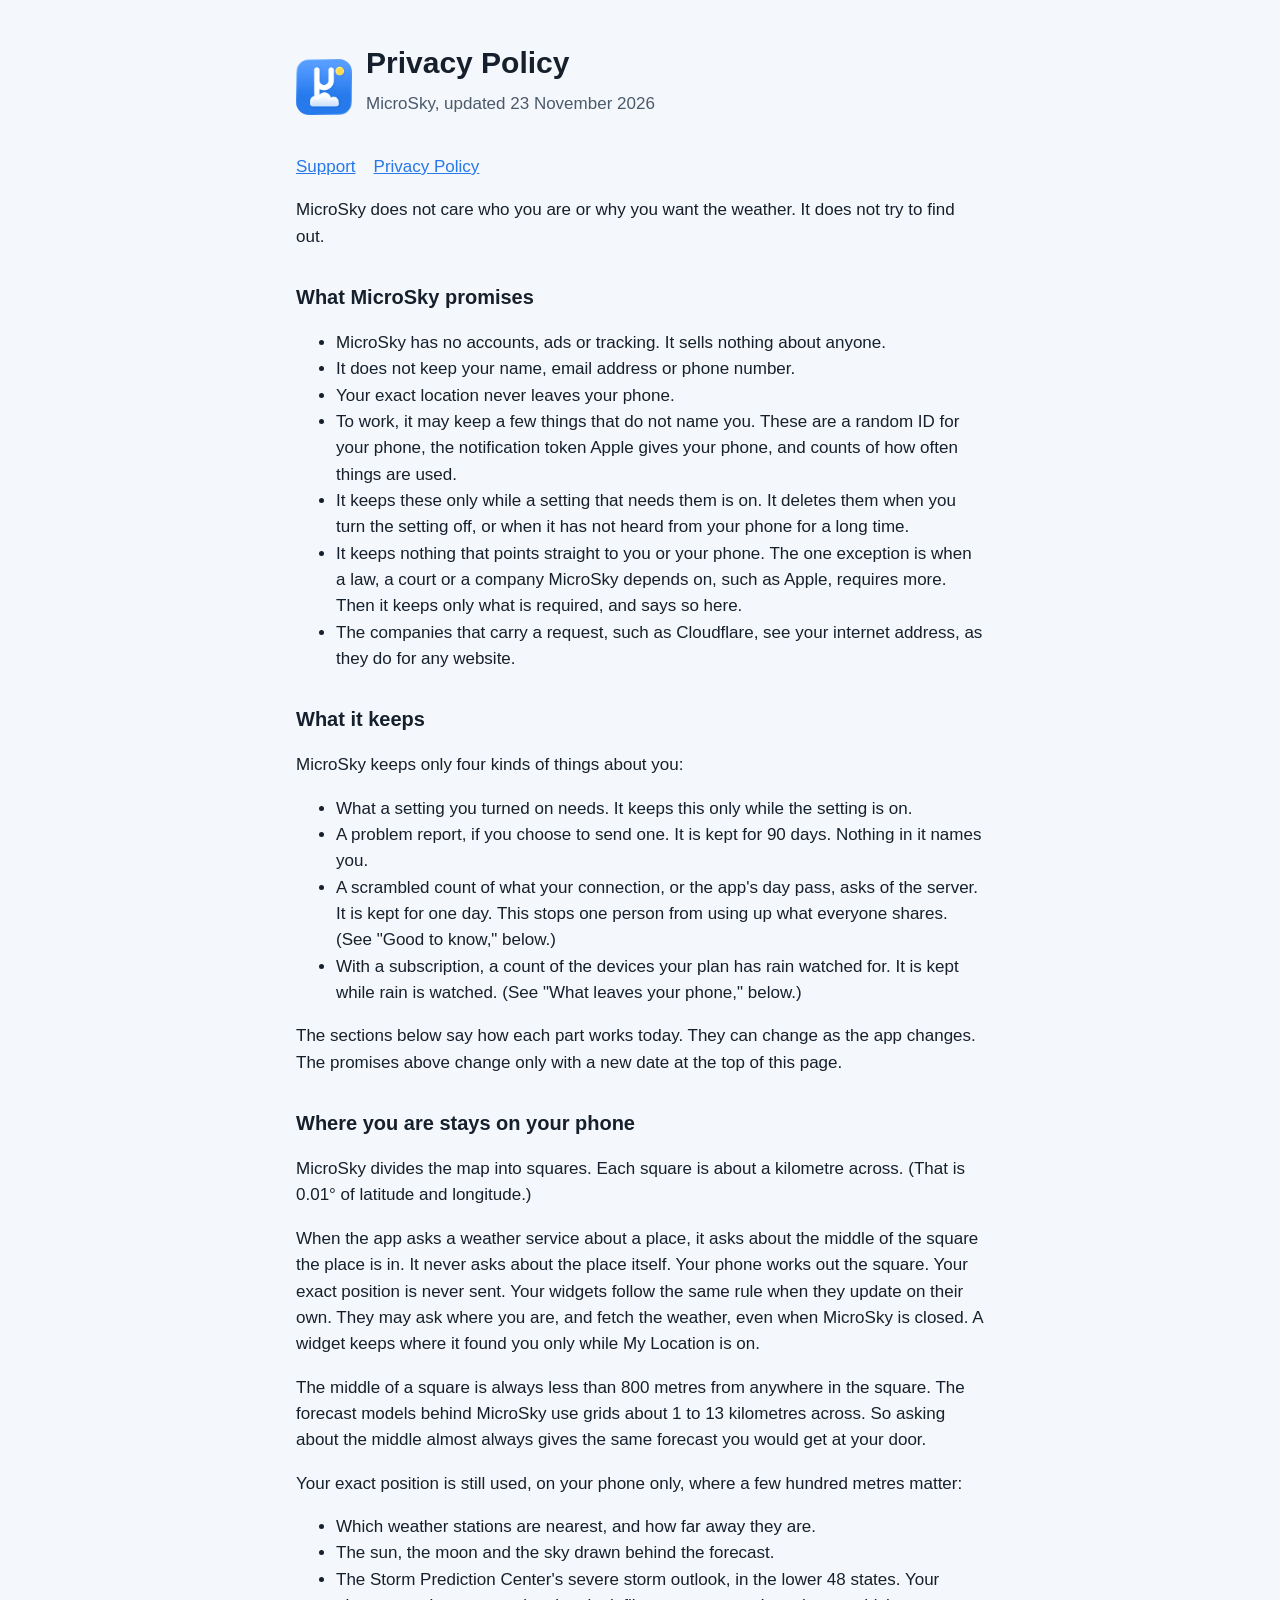
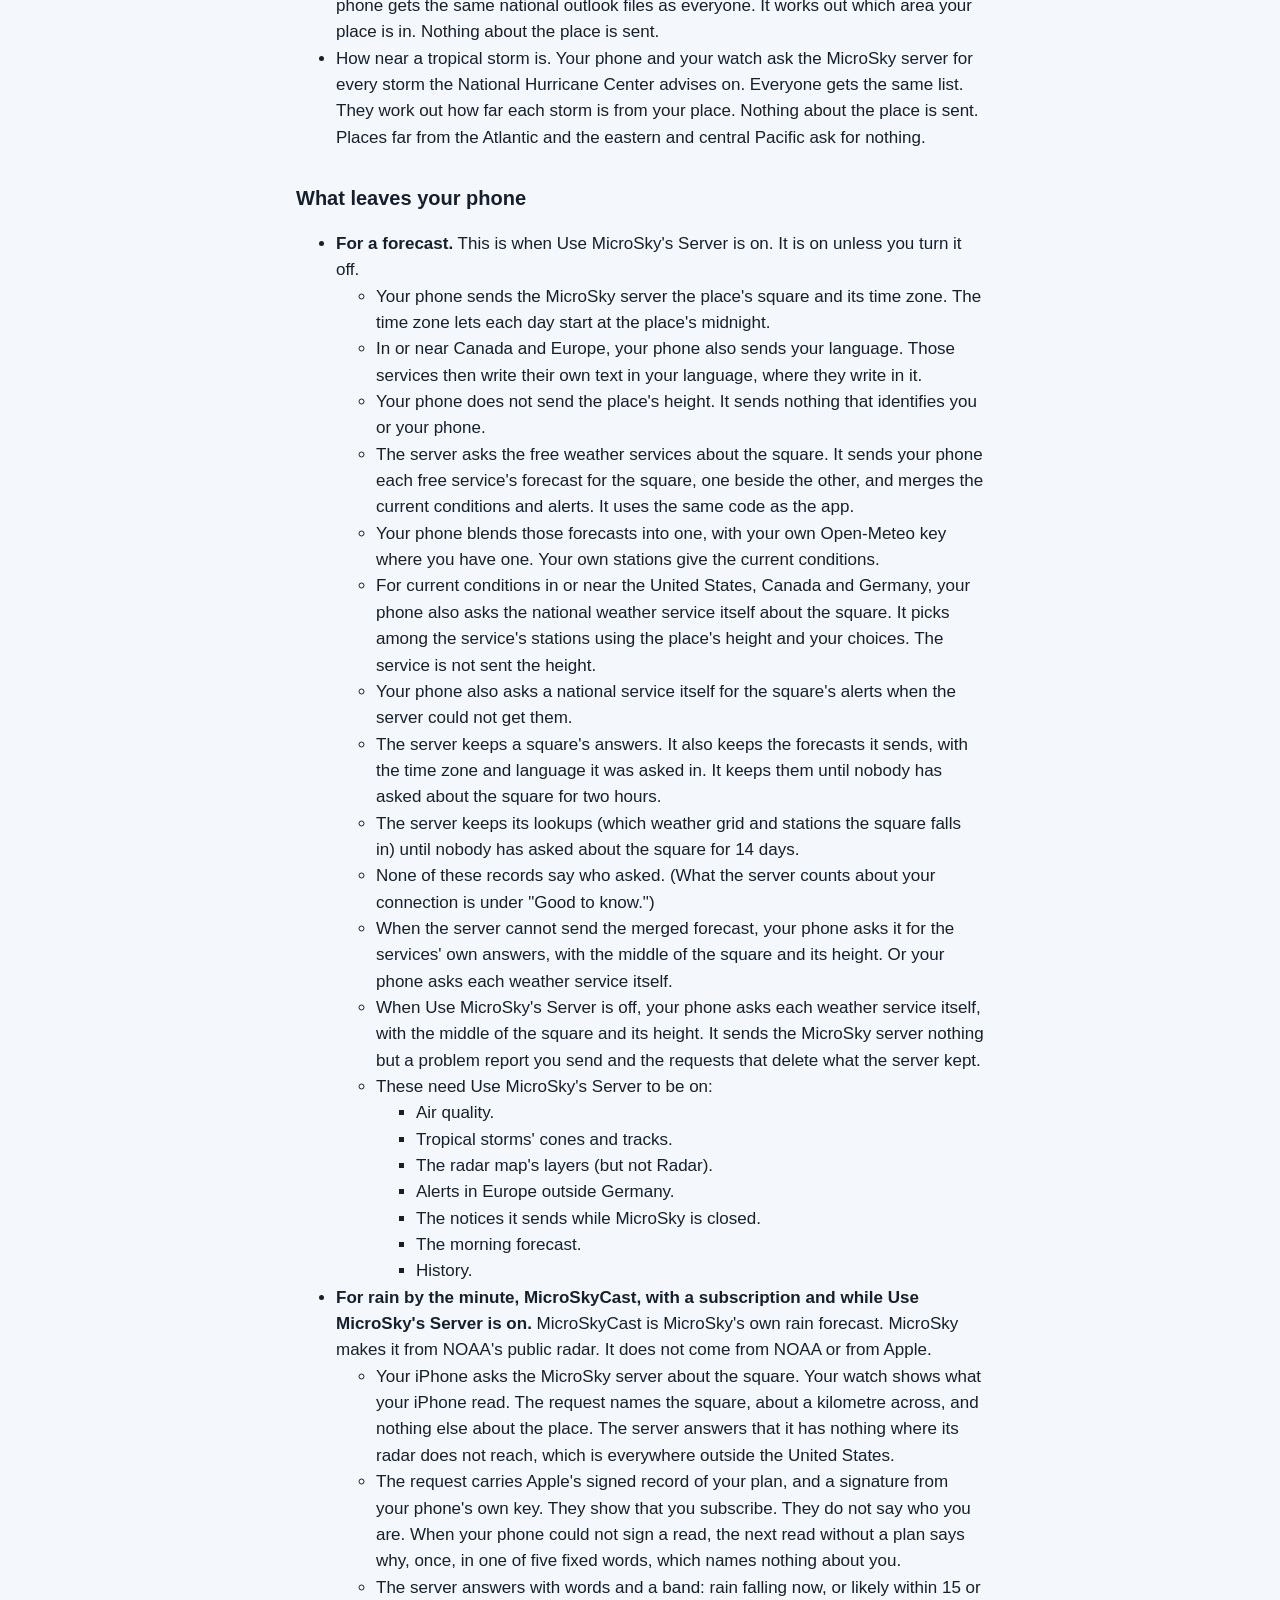
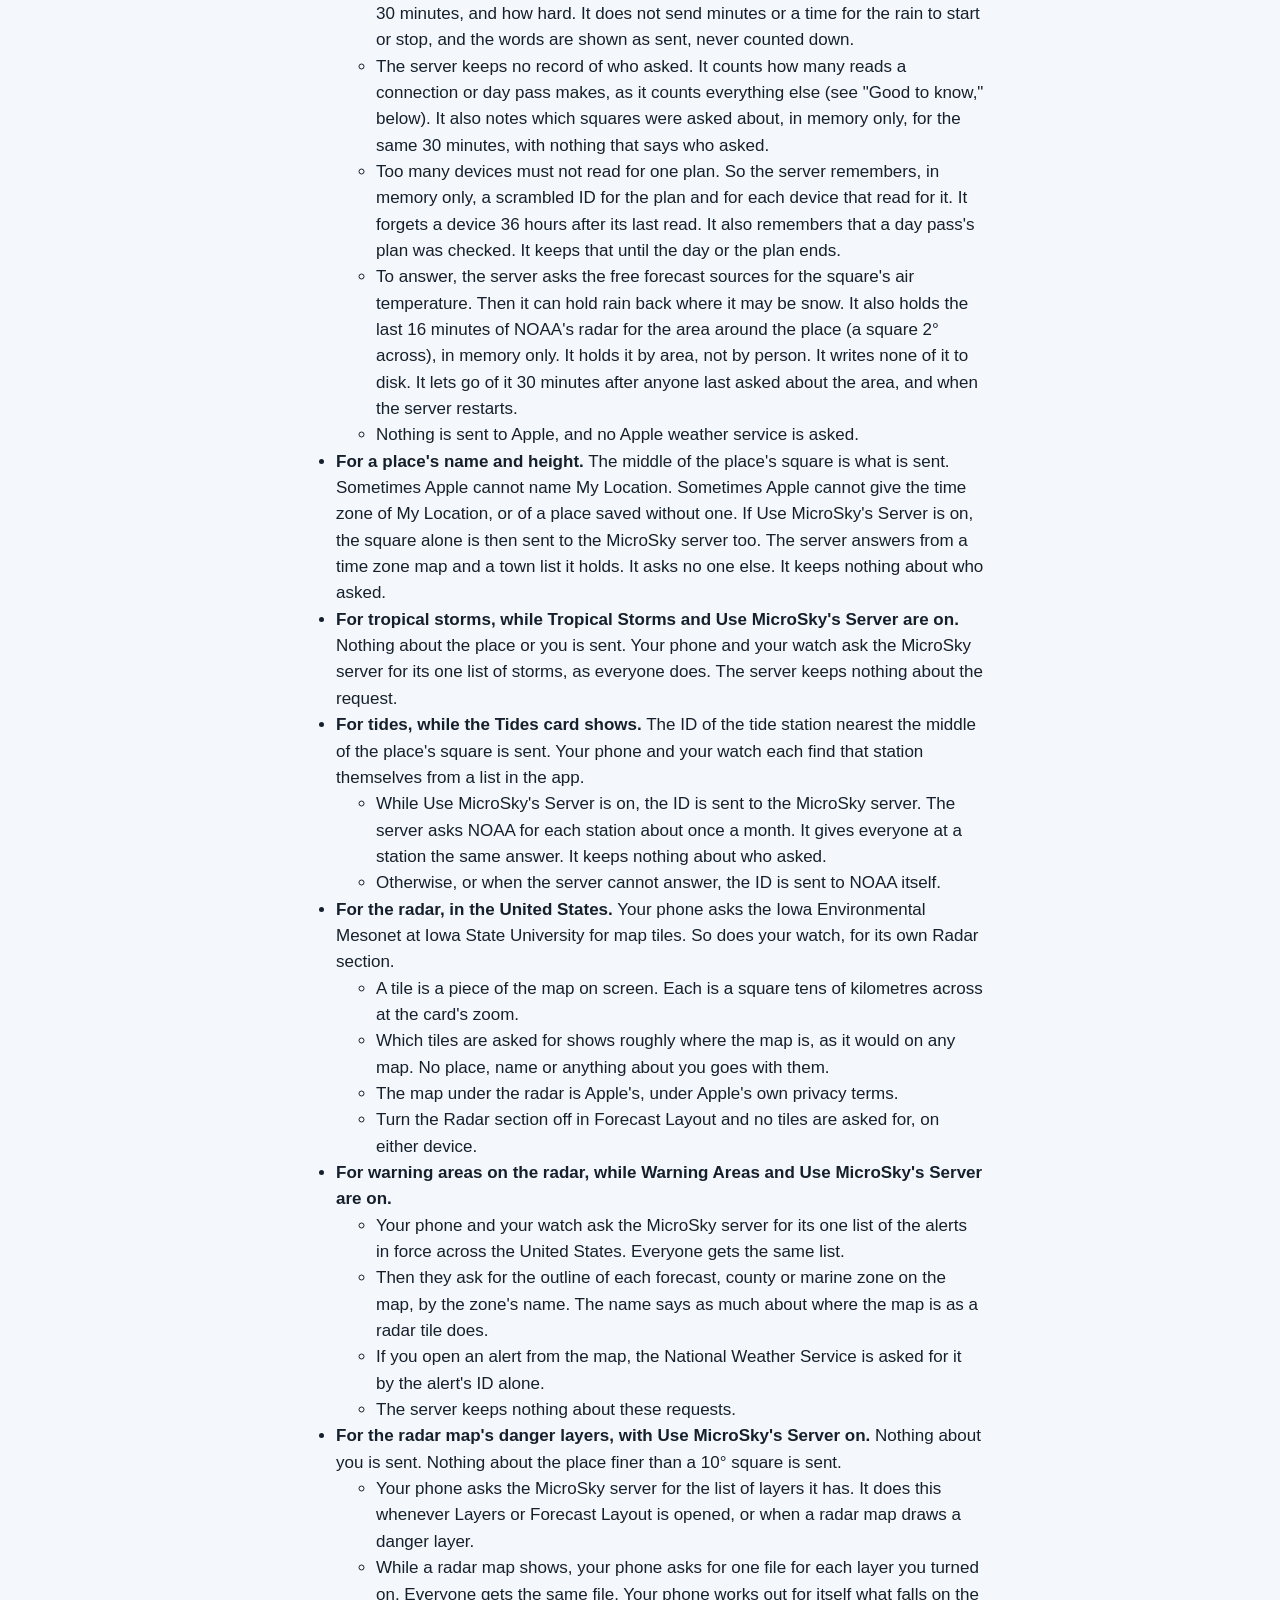
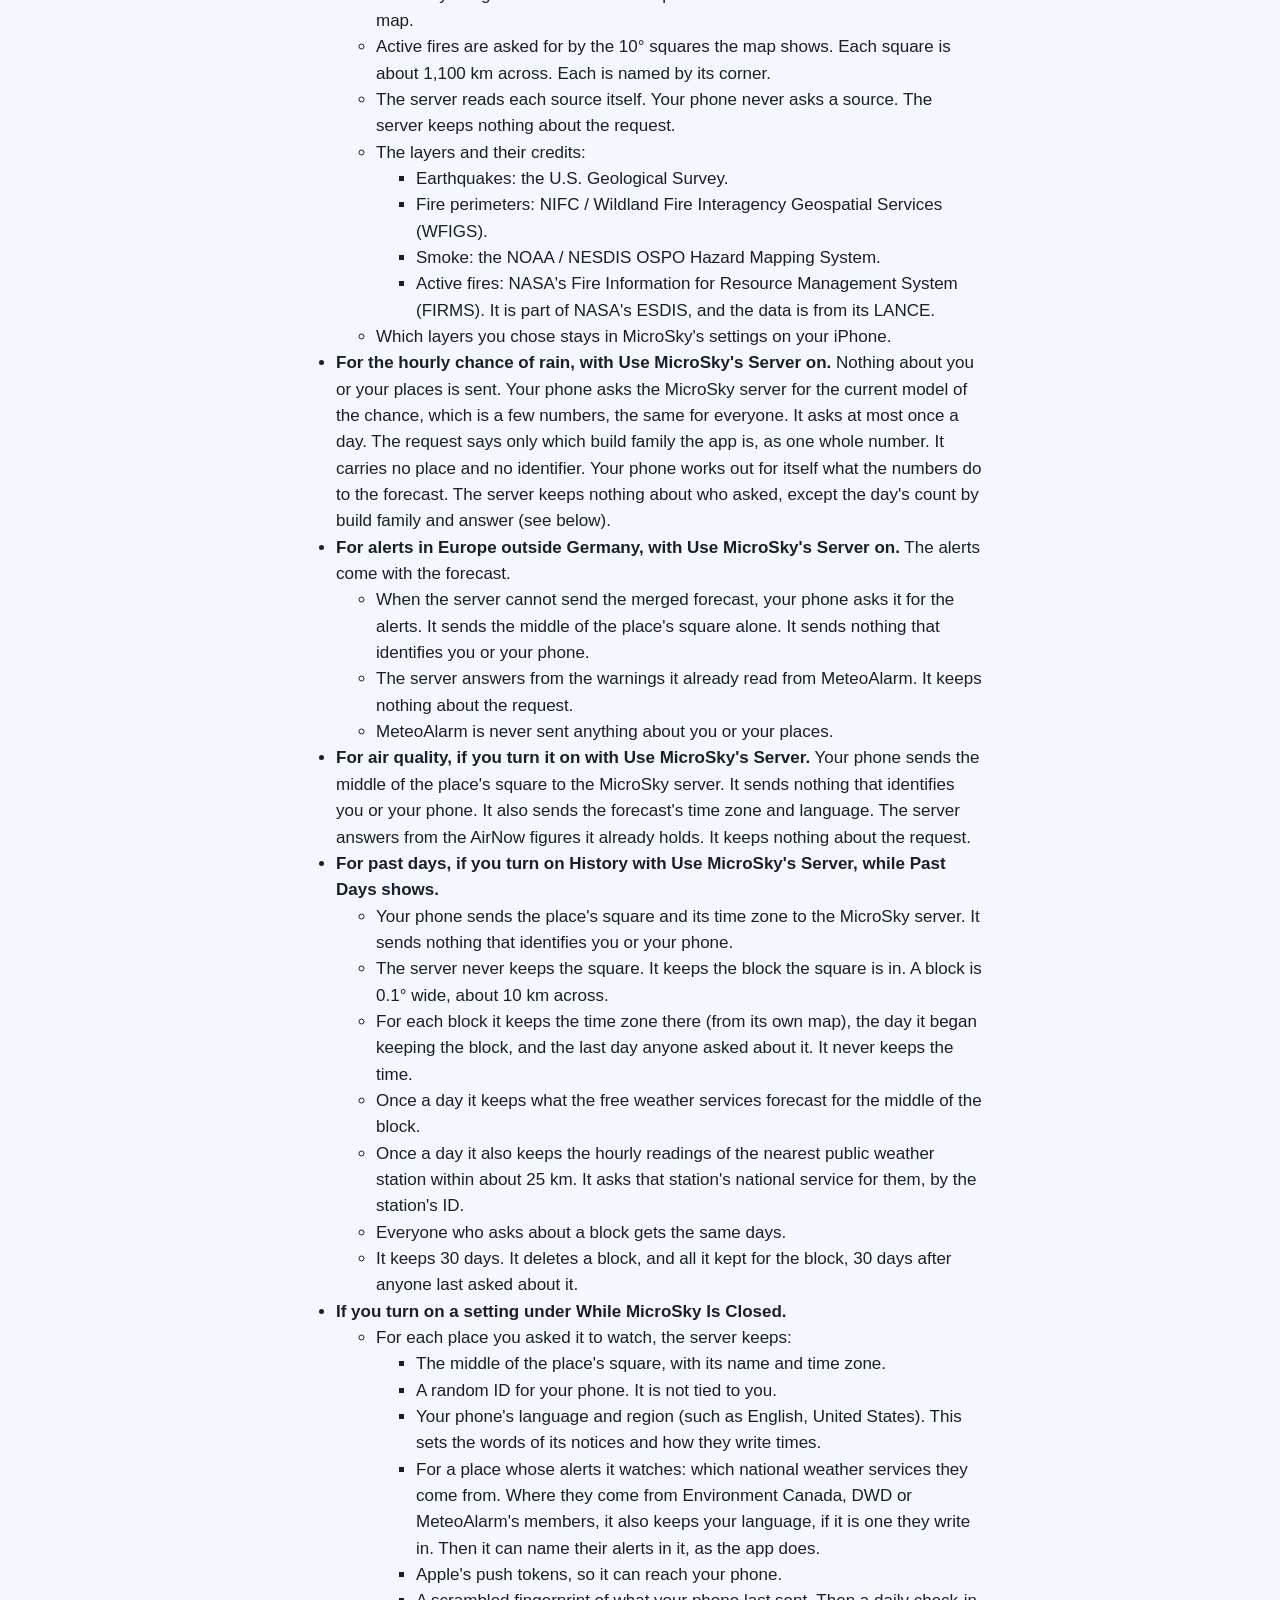
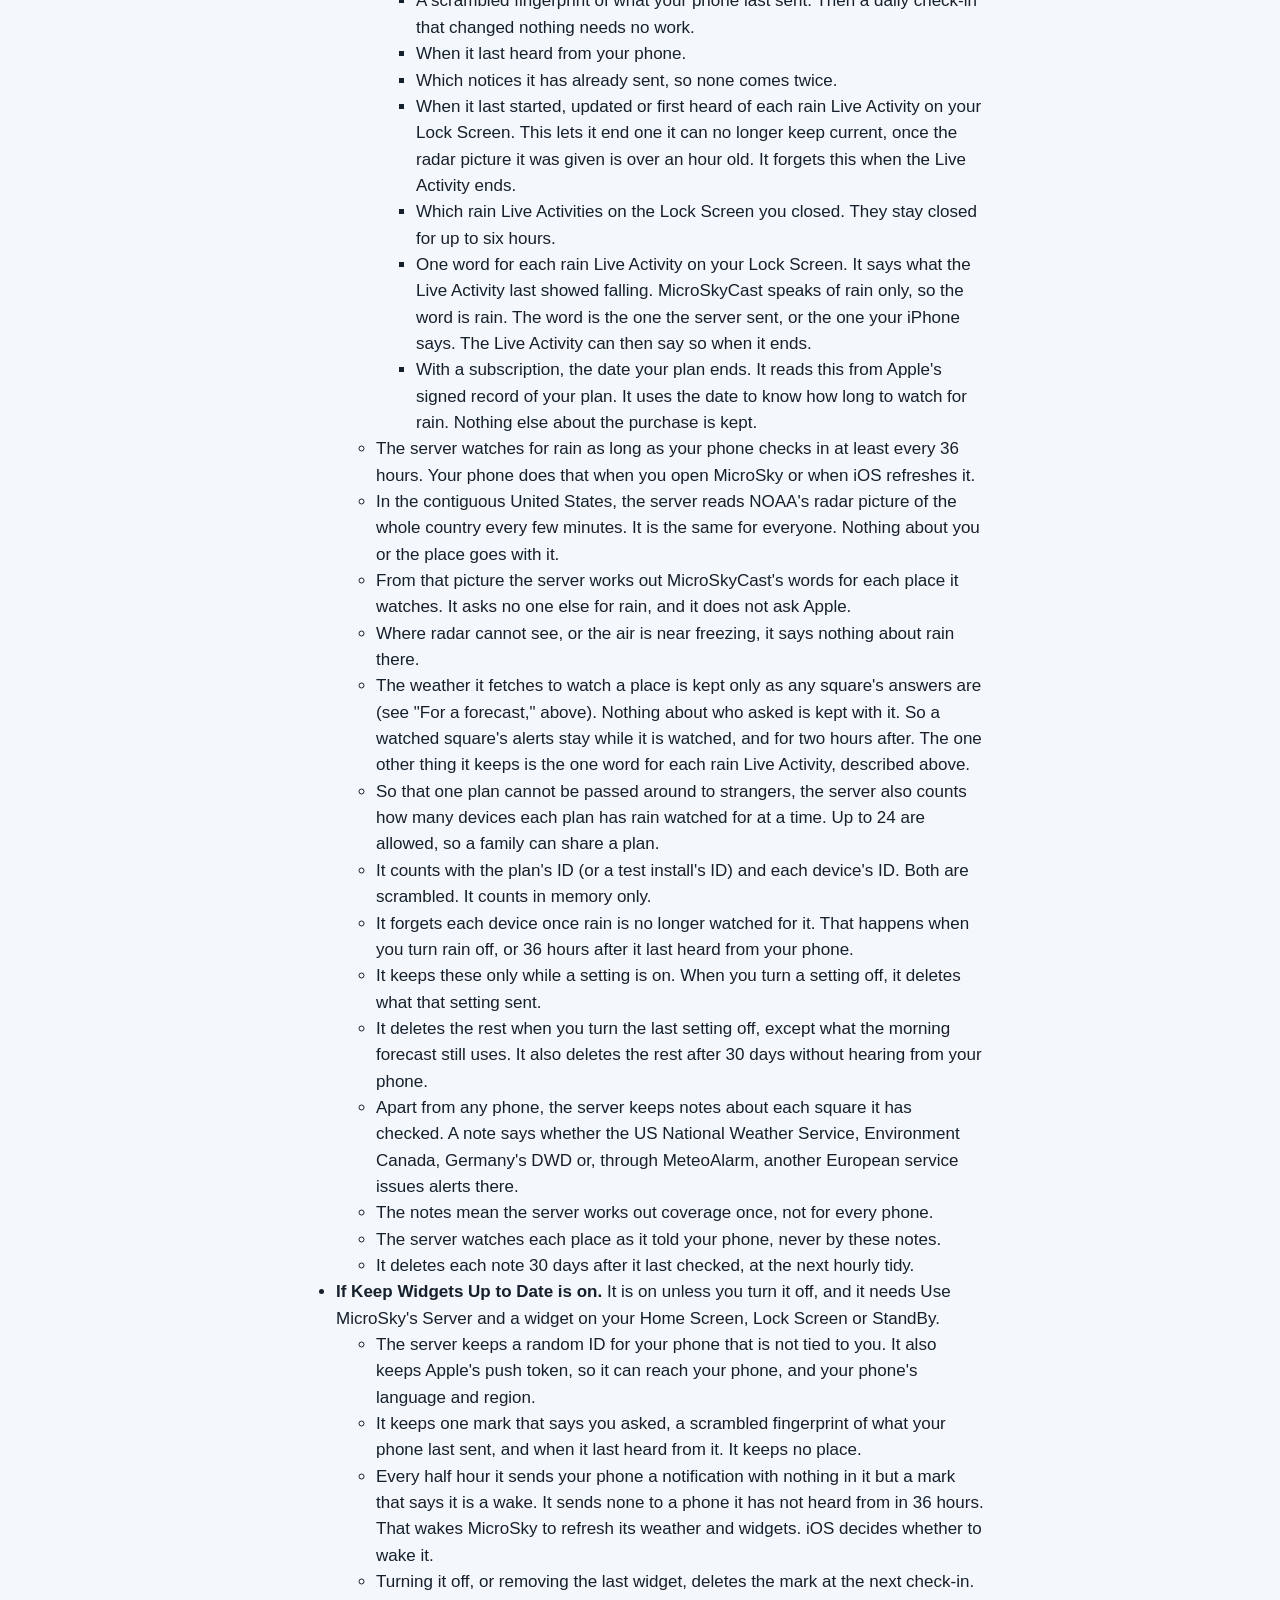
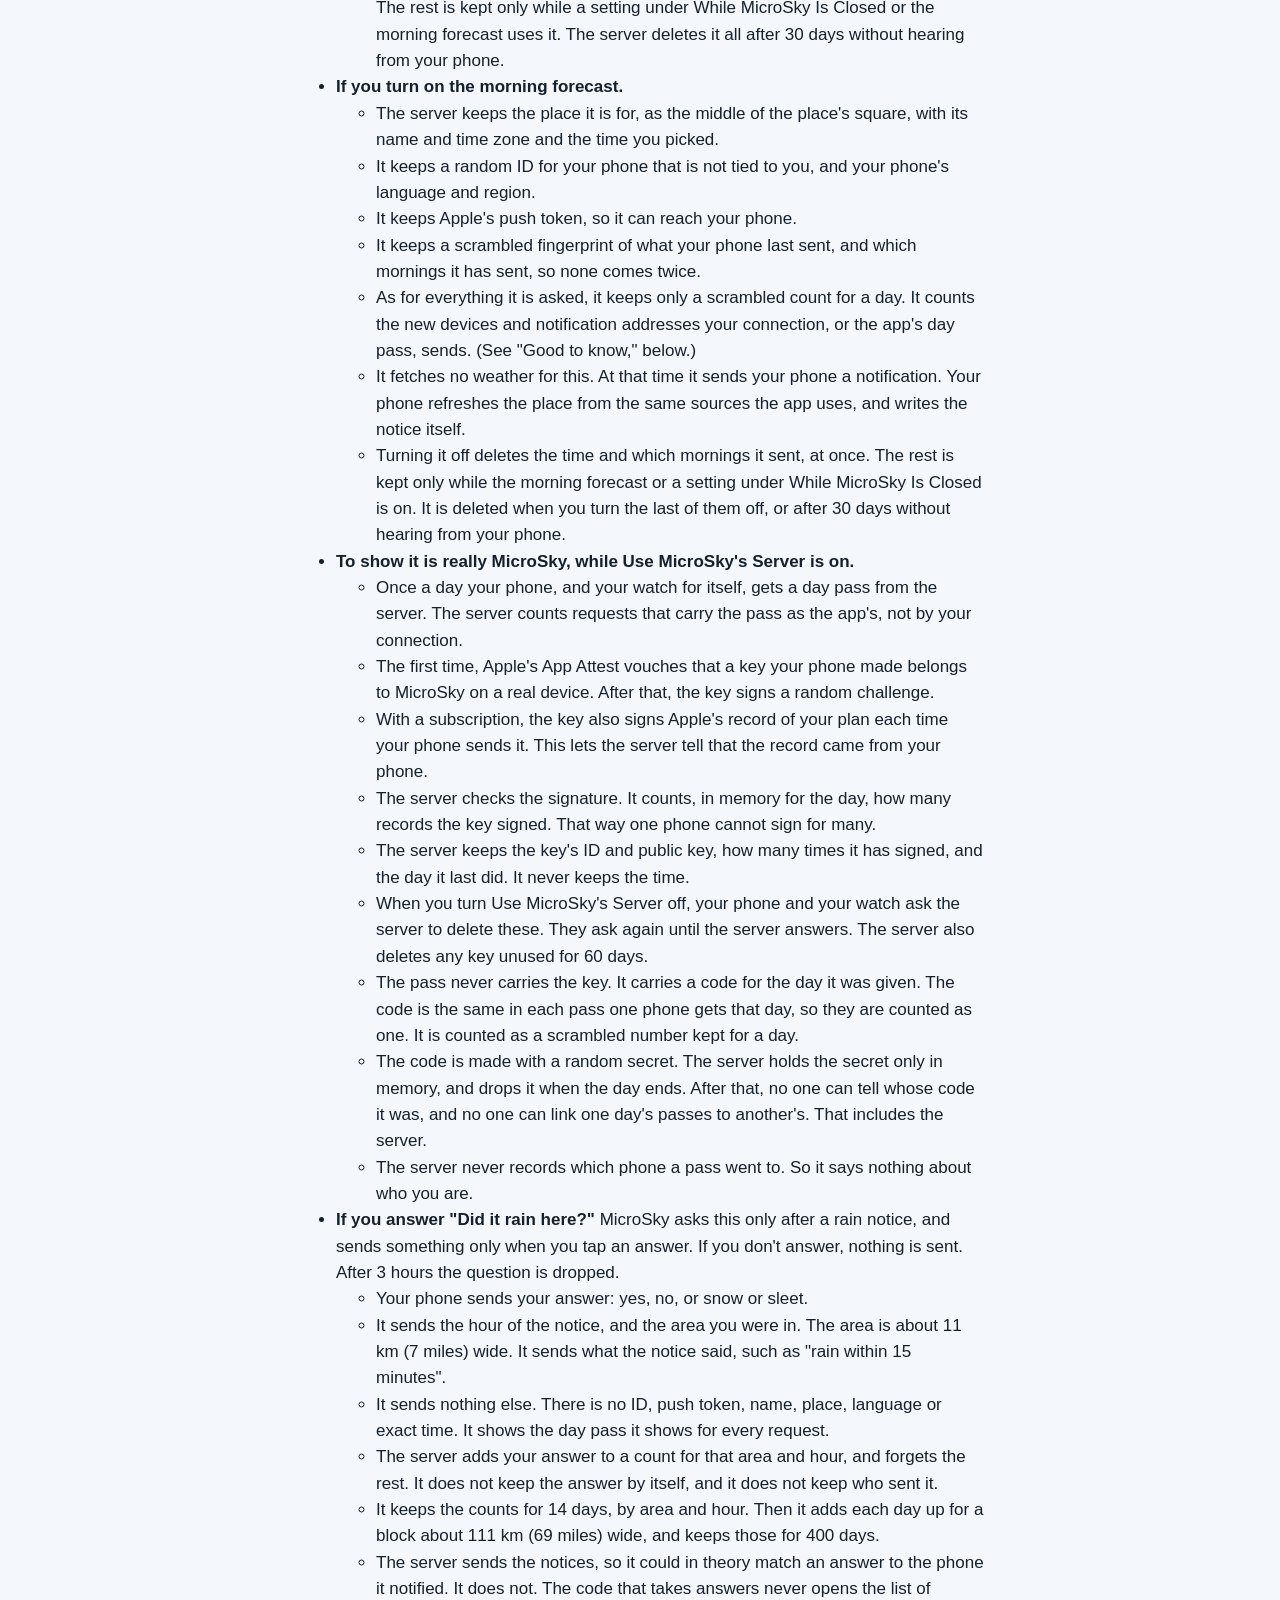
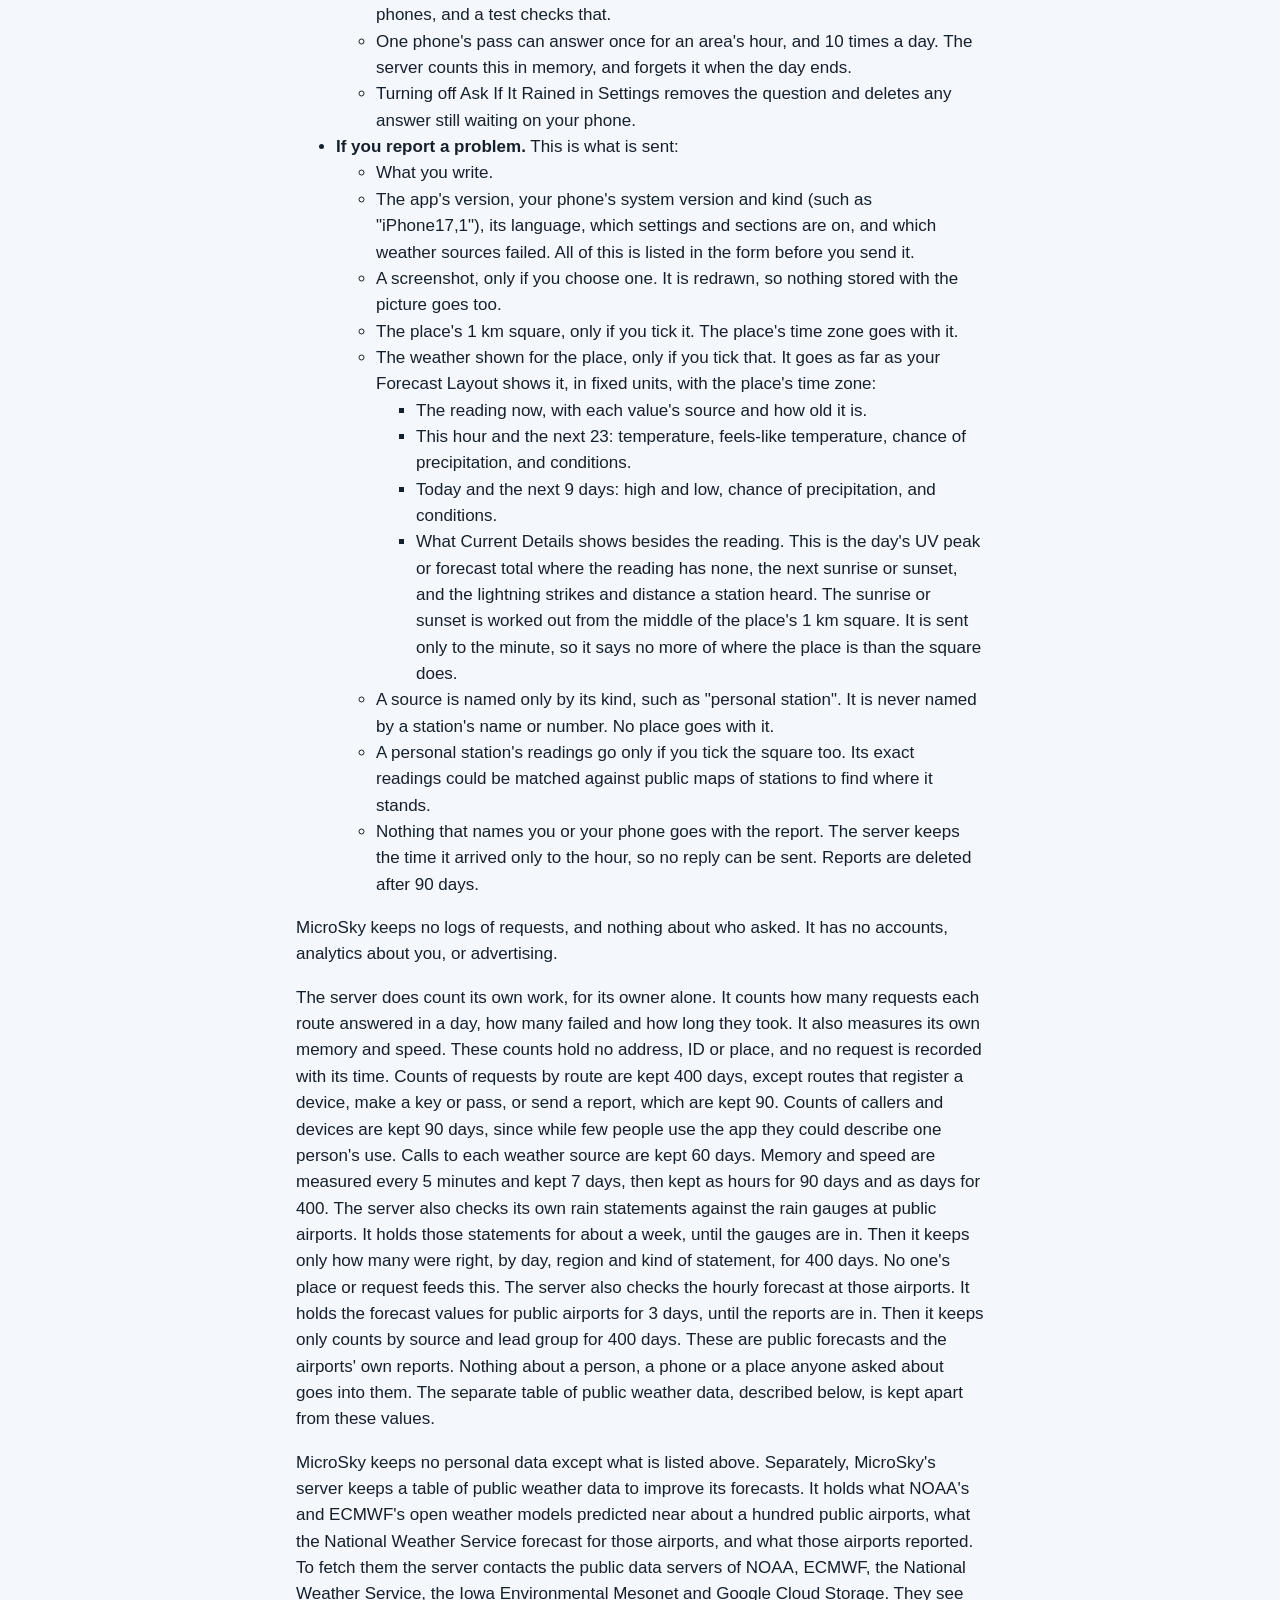
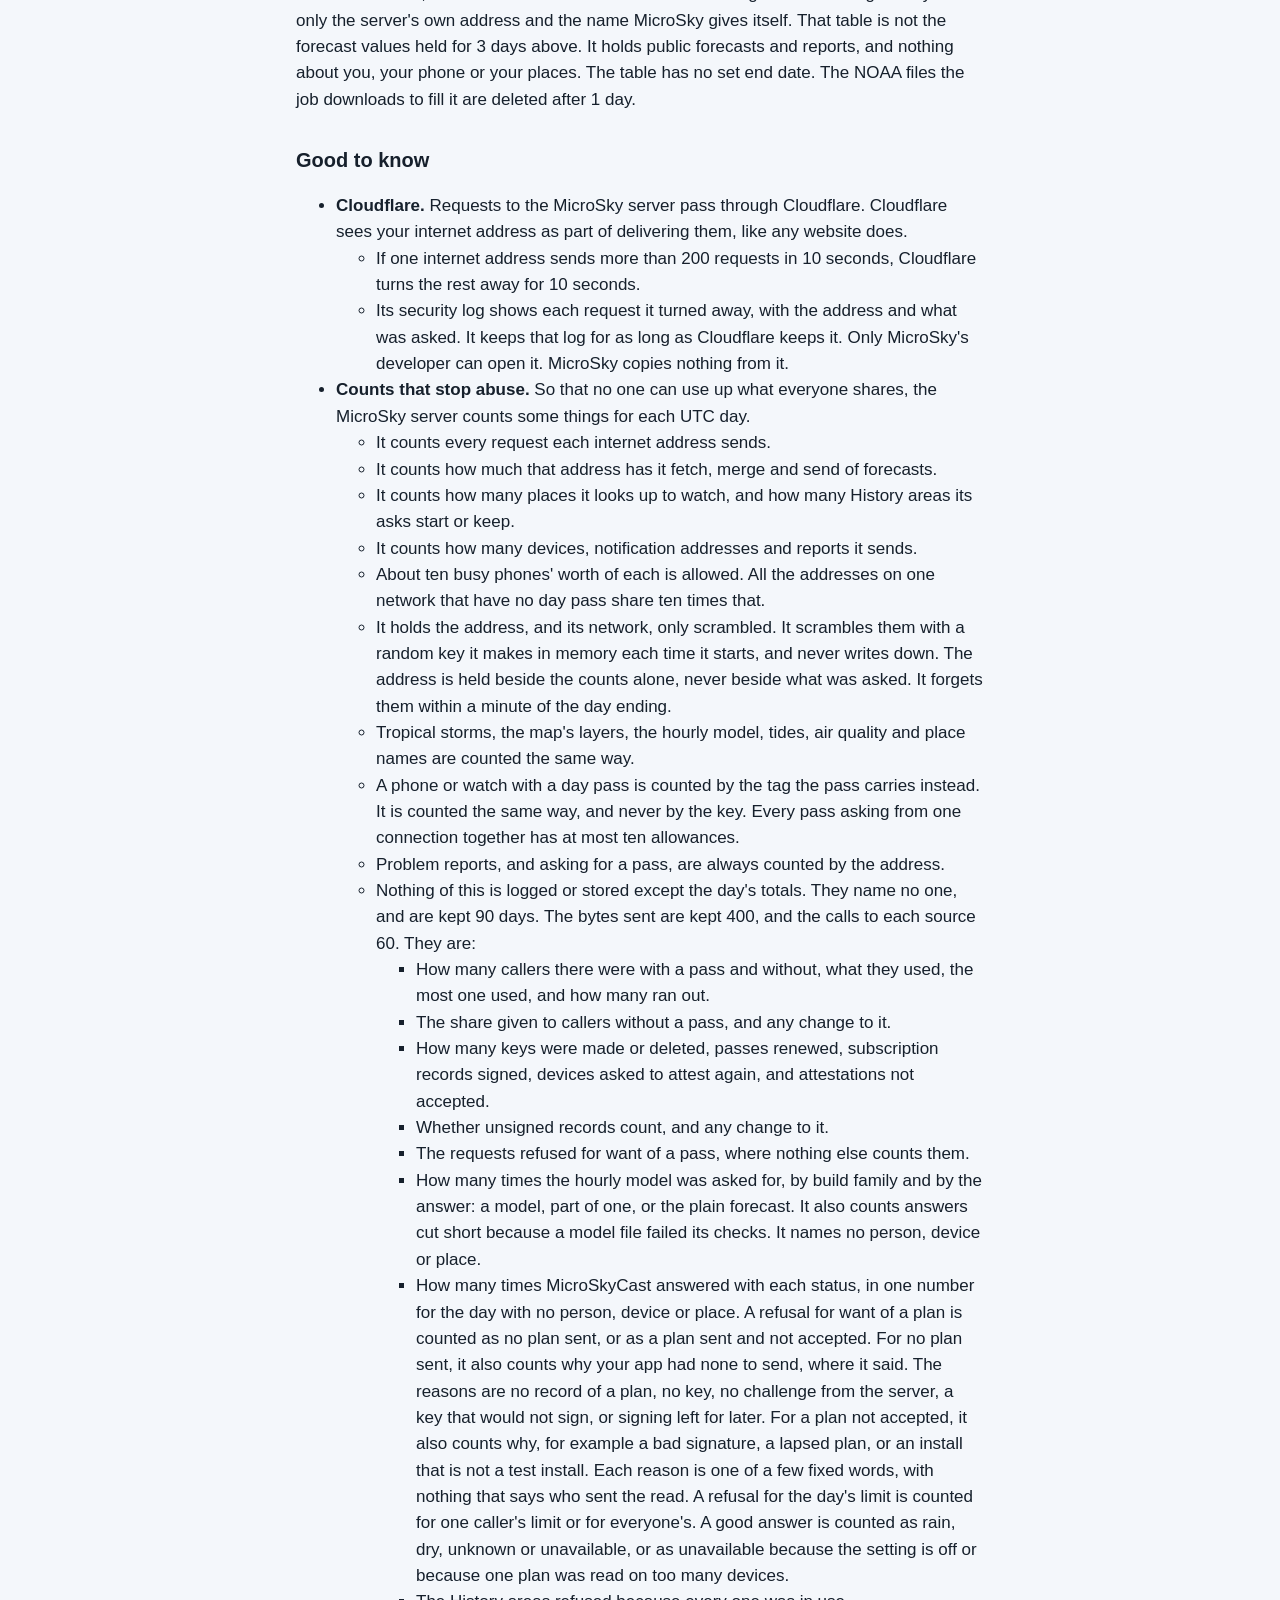
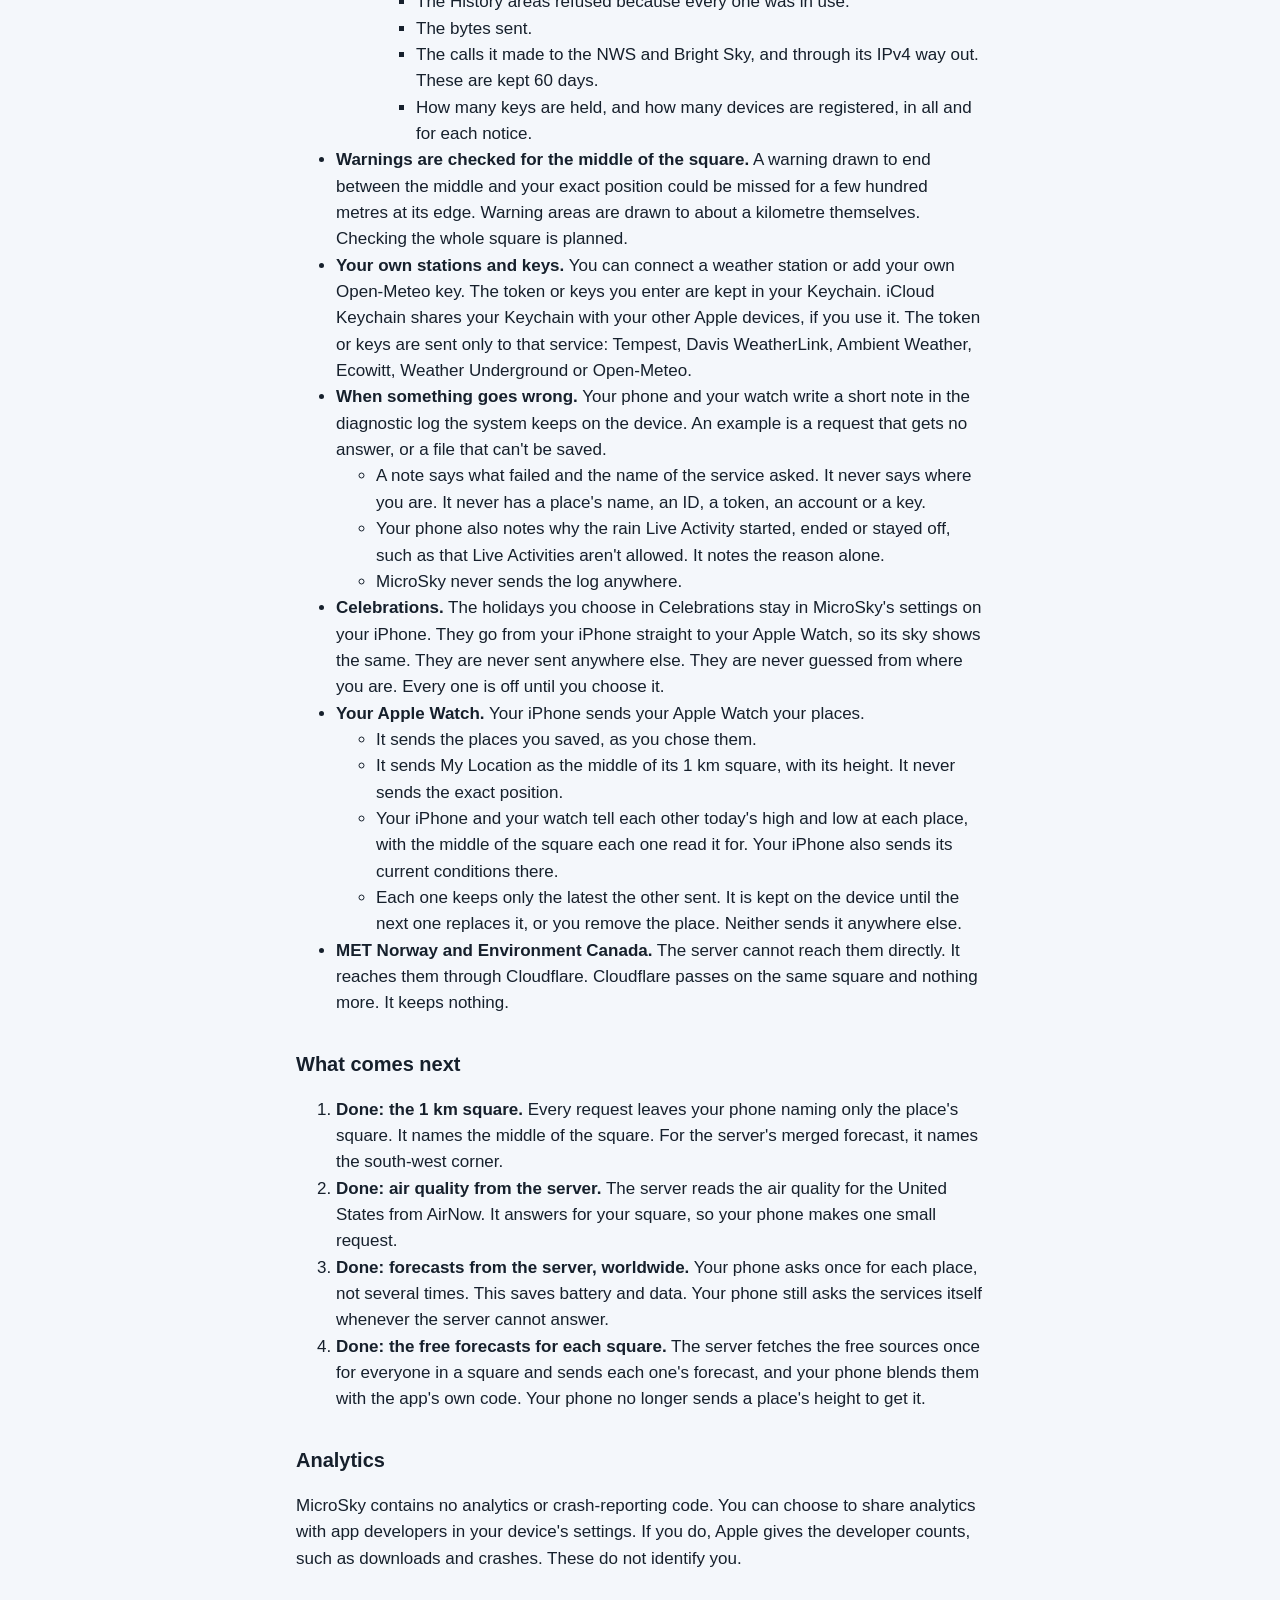
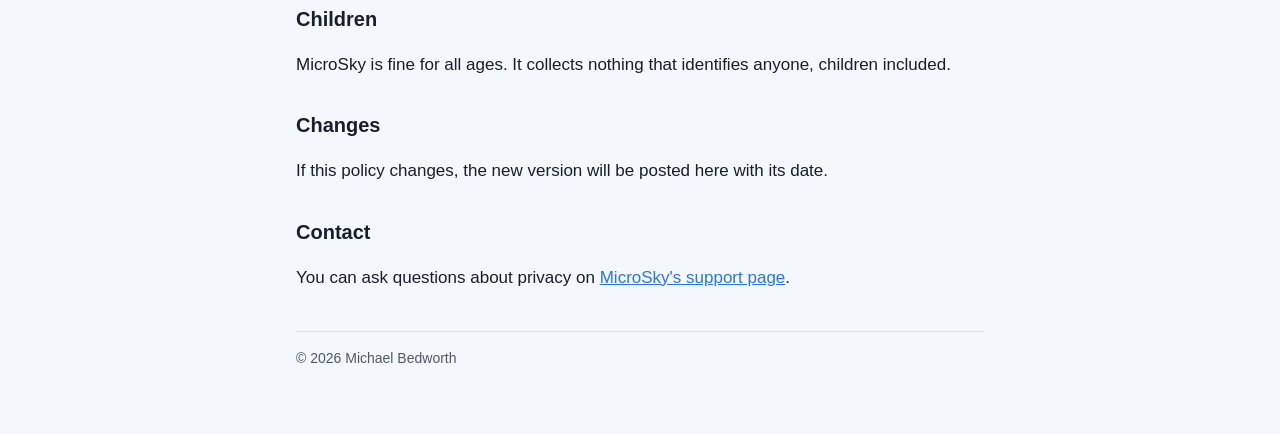
==== commit 87c8ce36: "Privacy: the promise says no tracking instead of no analytics" ====
--- a/privacy/index.html
+++ b/privacy/index.html
@@ -20,7 +20,7 @@
 <p>MicroSky does not care who you are or why you want the weather. It does not try to find out.</p>
 <h2>What MicroSky promises</h2>
 <ul>
-<li>MicroSky has no accounts, ads or analytics. It sells nothing about anyone.
+<li>MicroSky has no accounts, ads or tracking. It sells nothing about anyone.
 </li>
 <li>It does not keep your name, email address or phone number.
 </li>
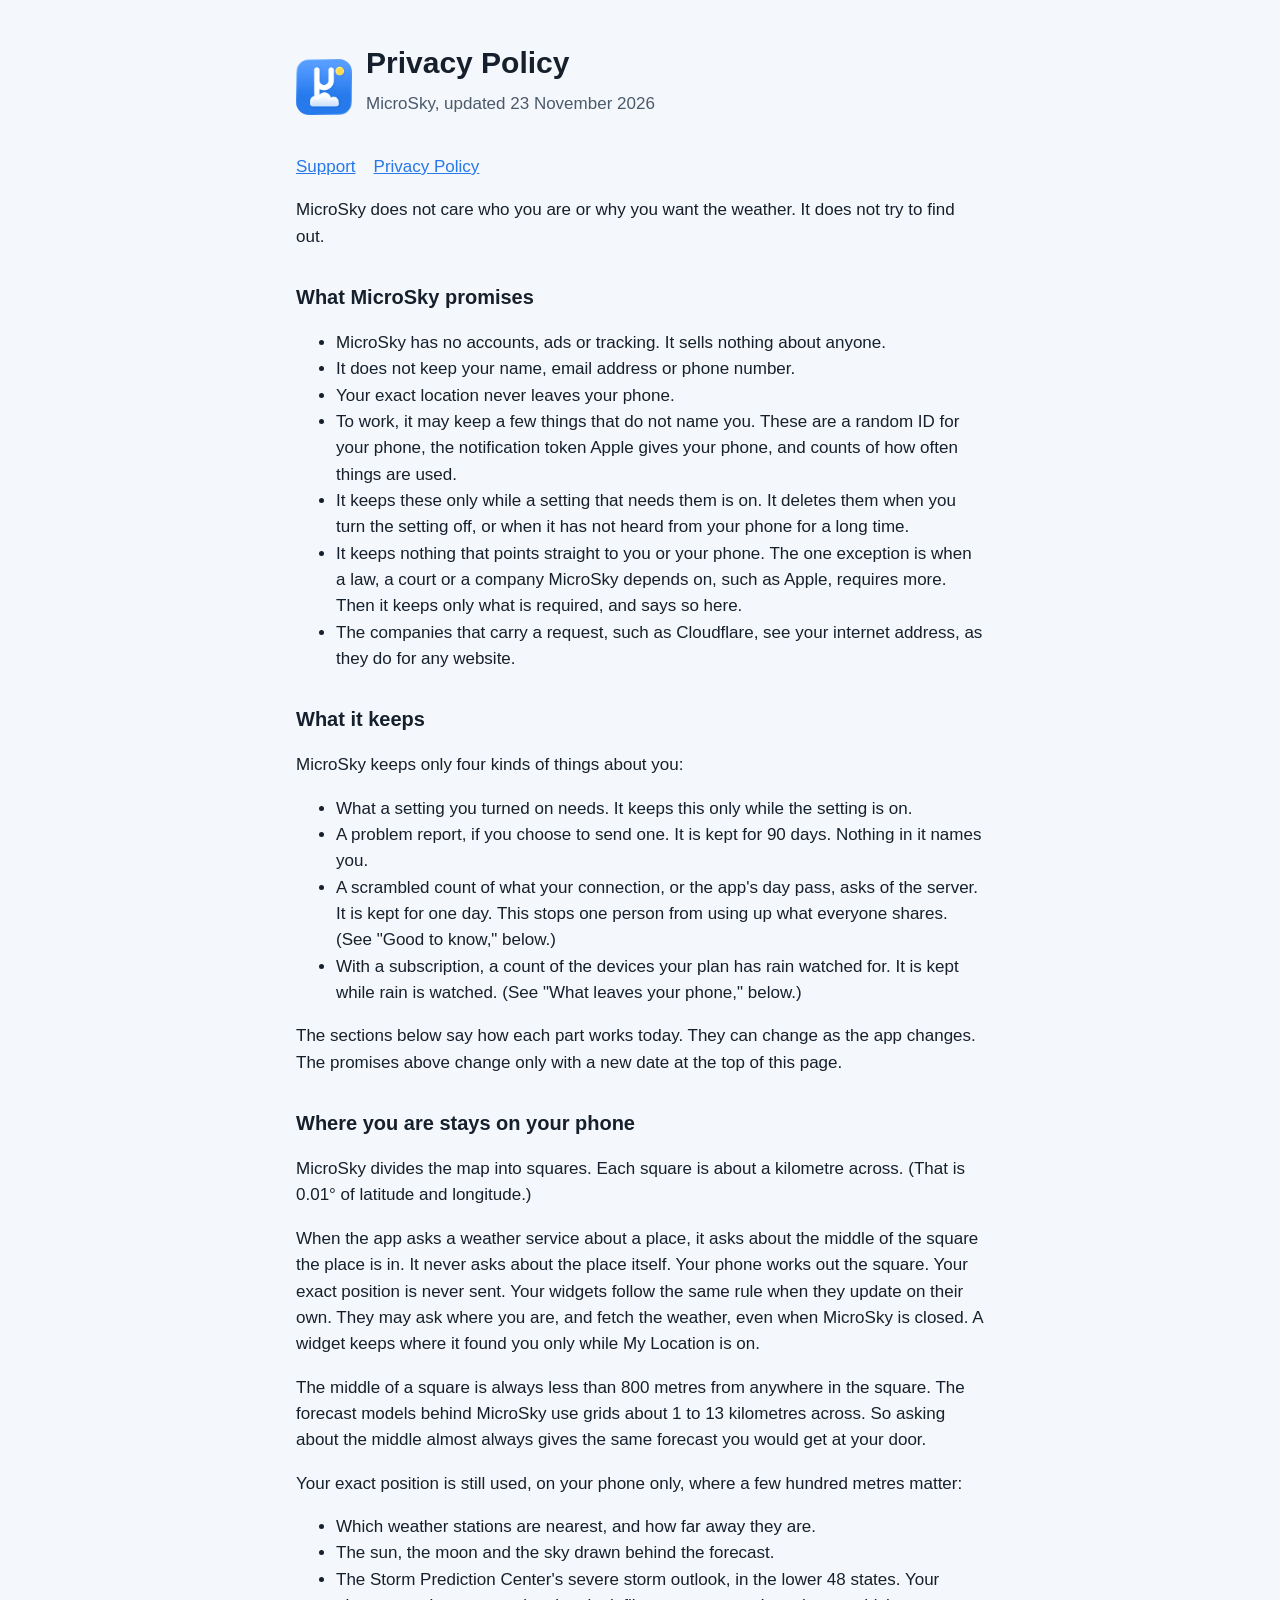
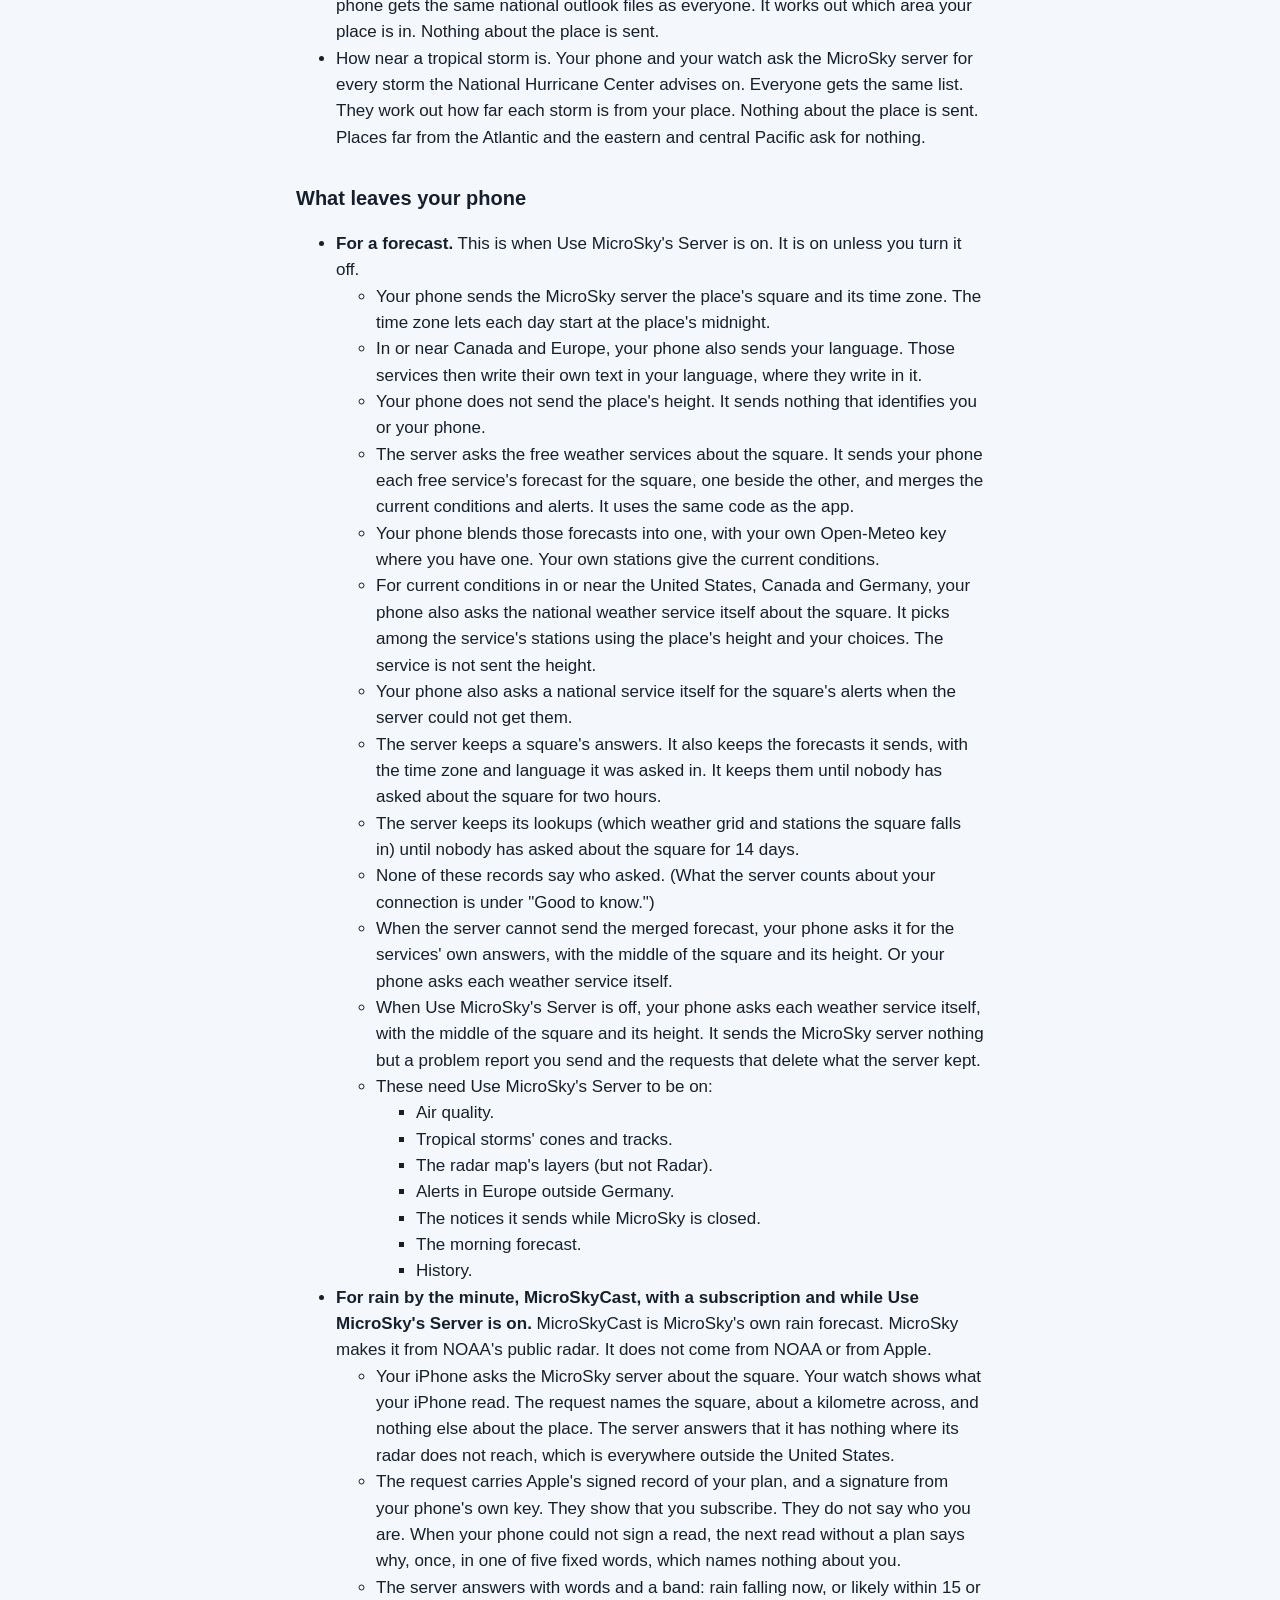
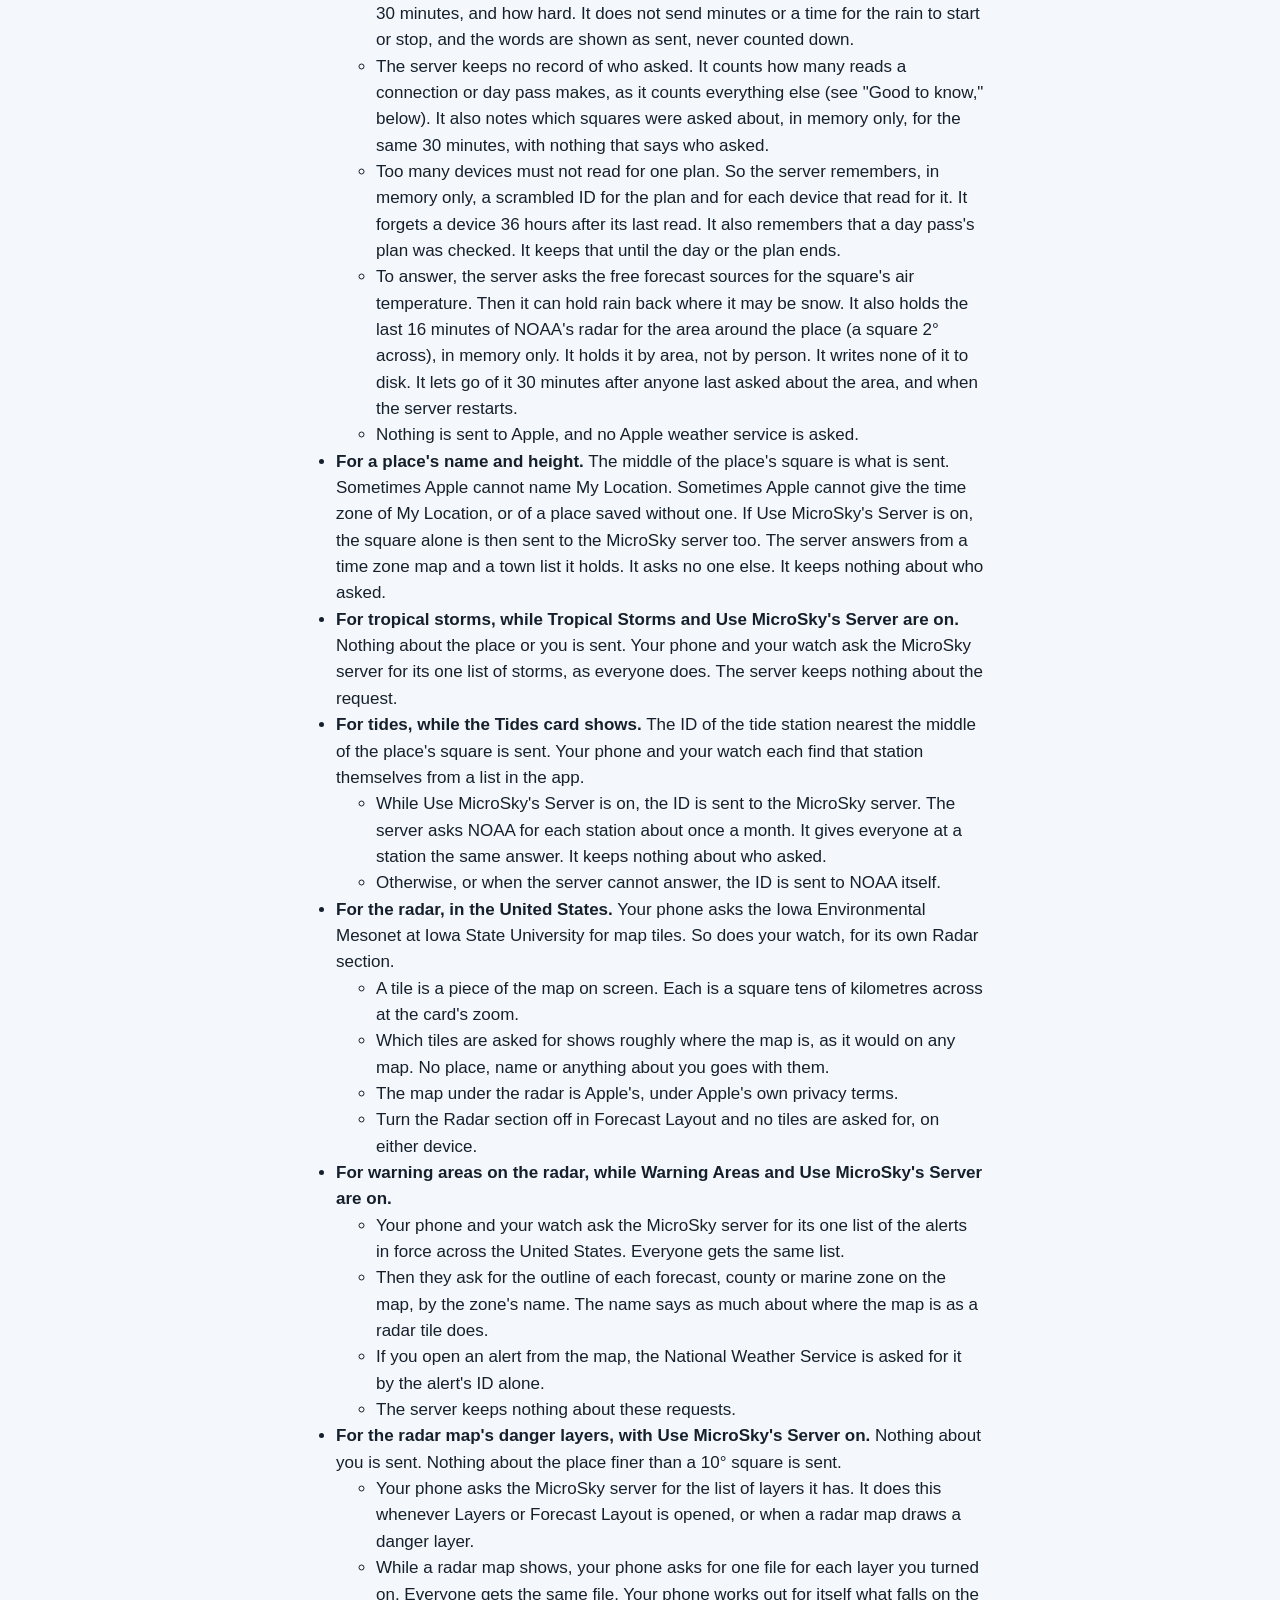
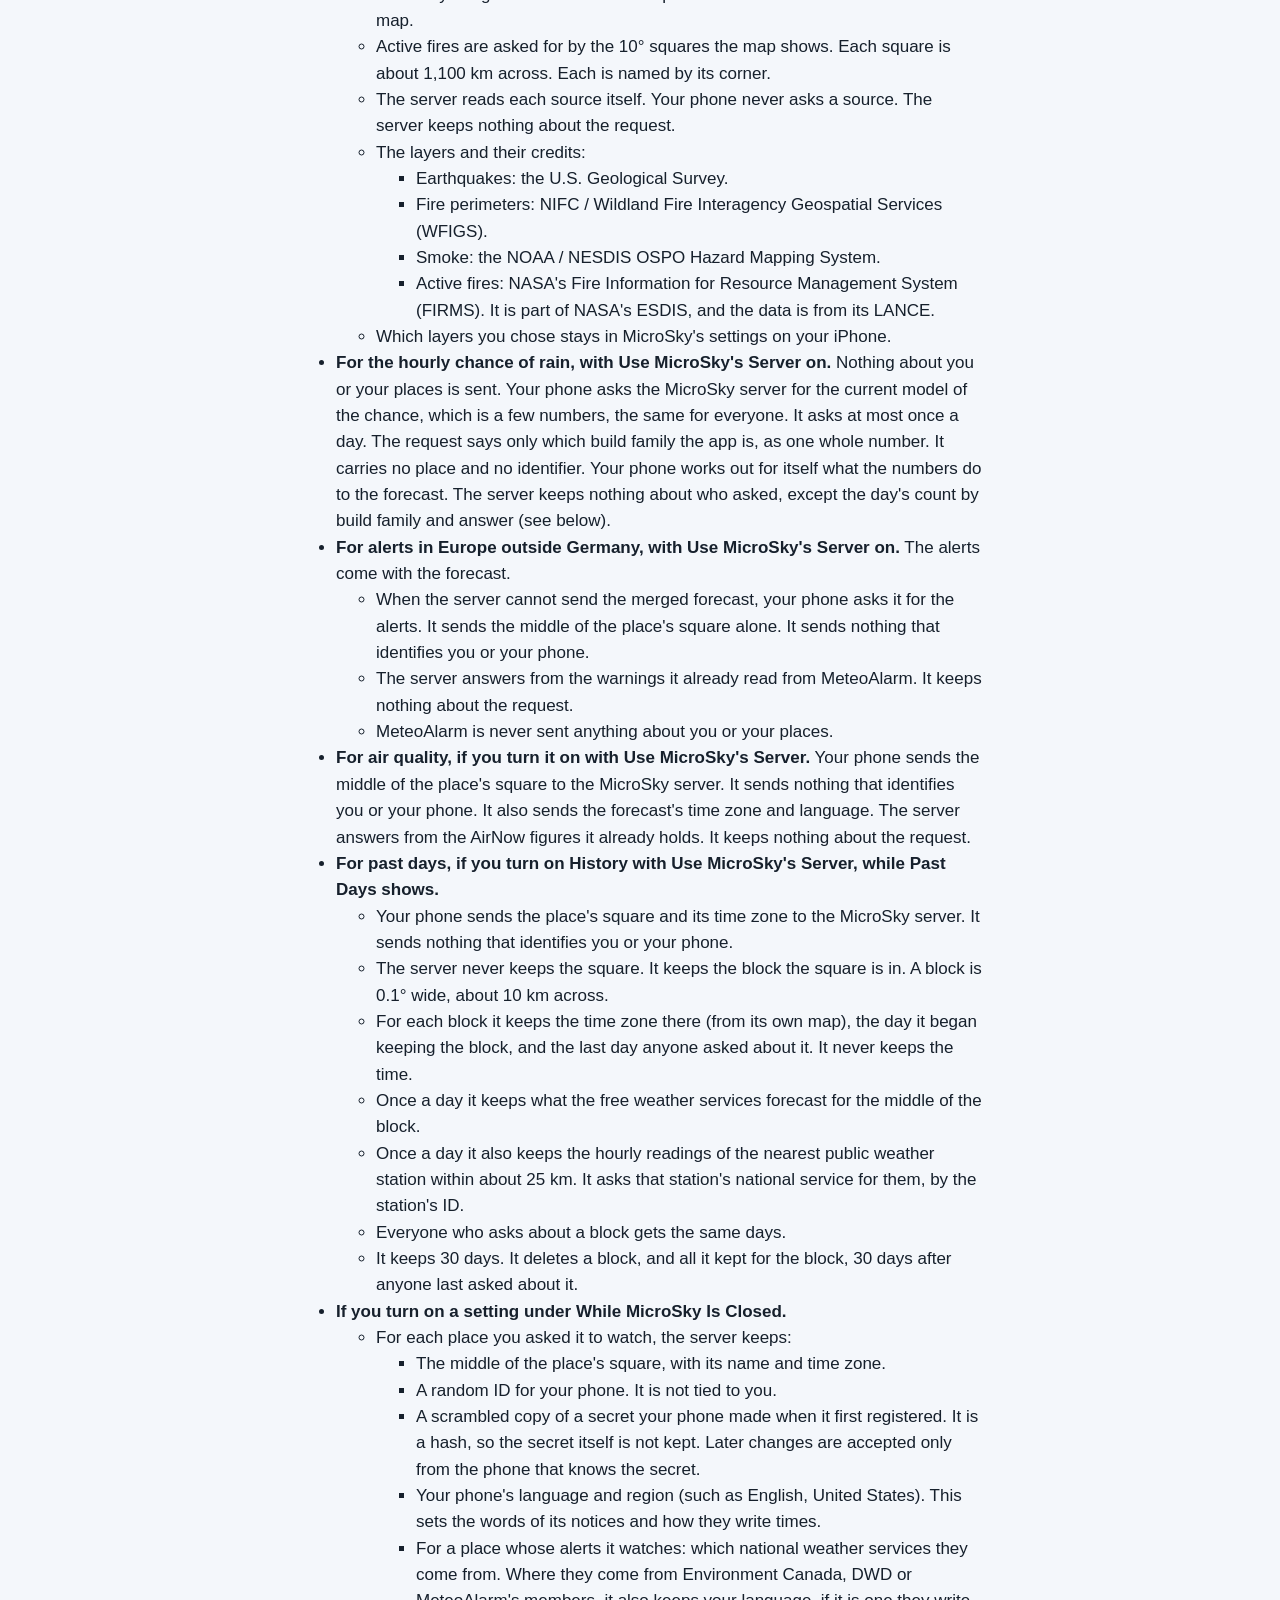
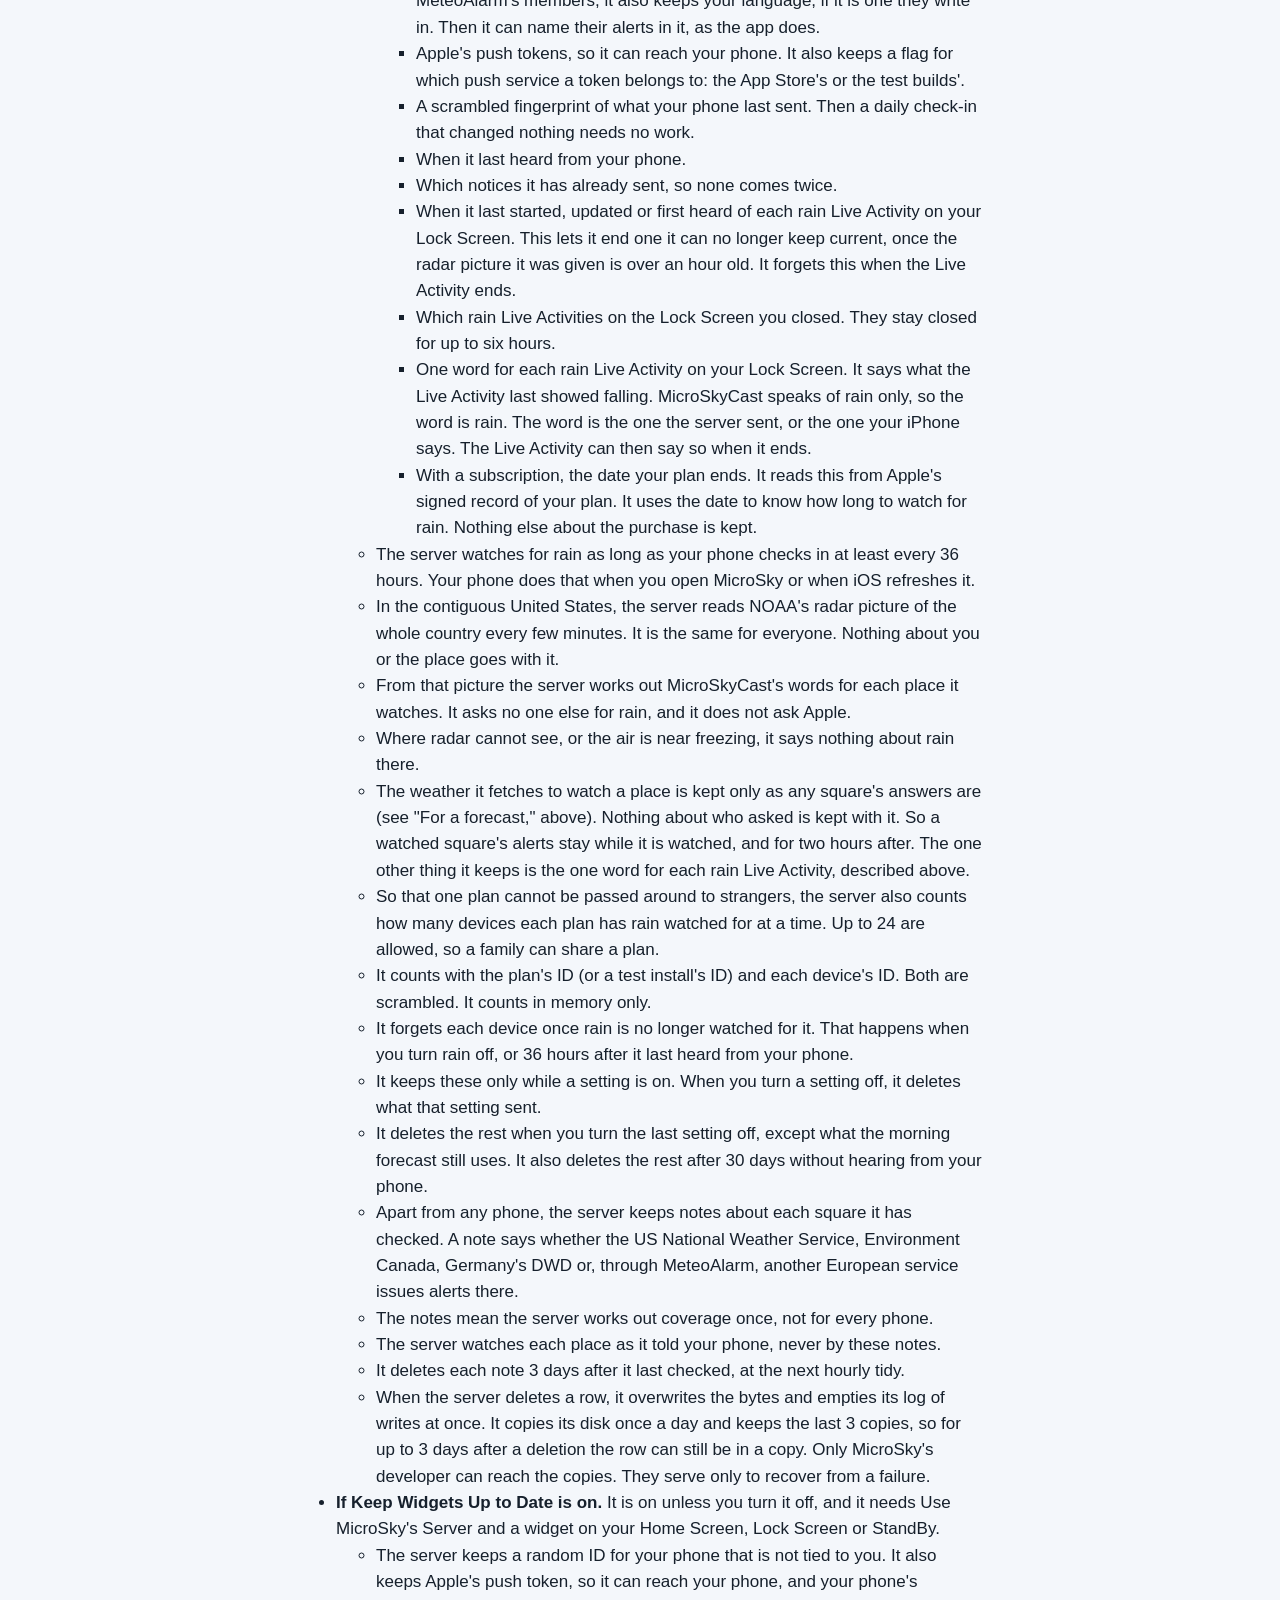
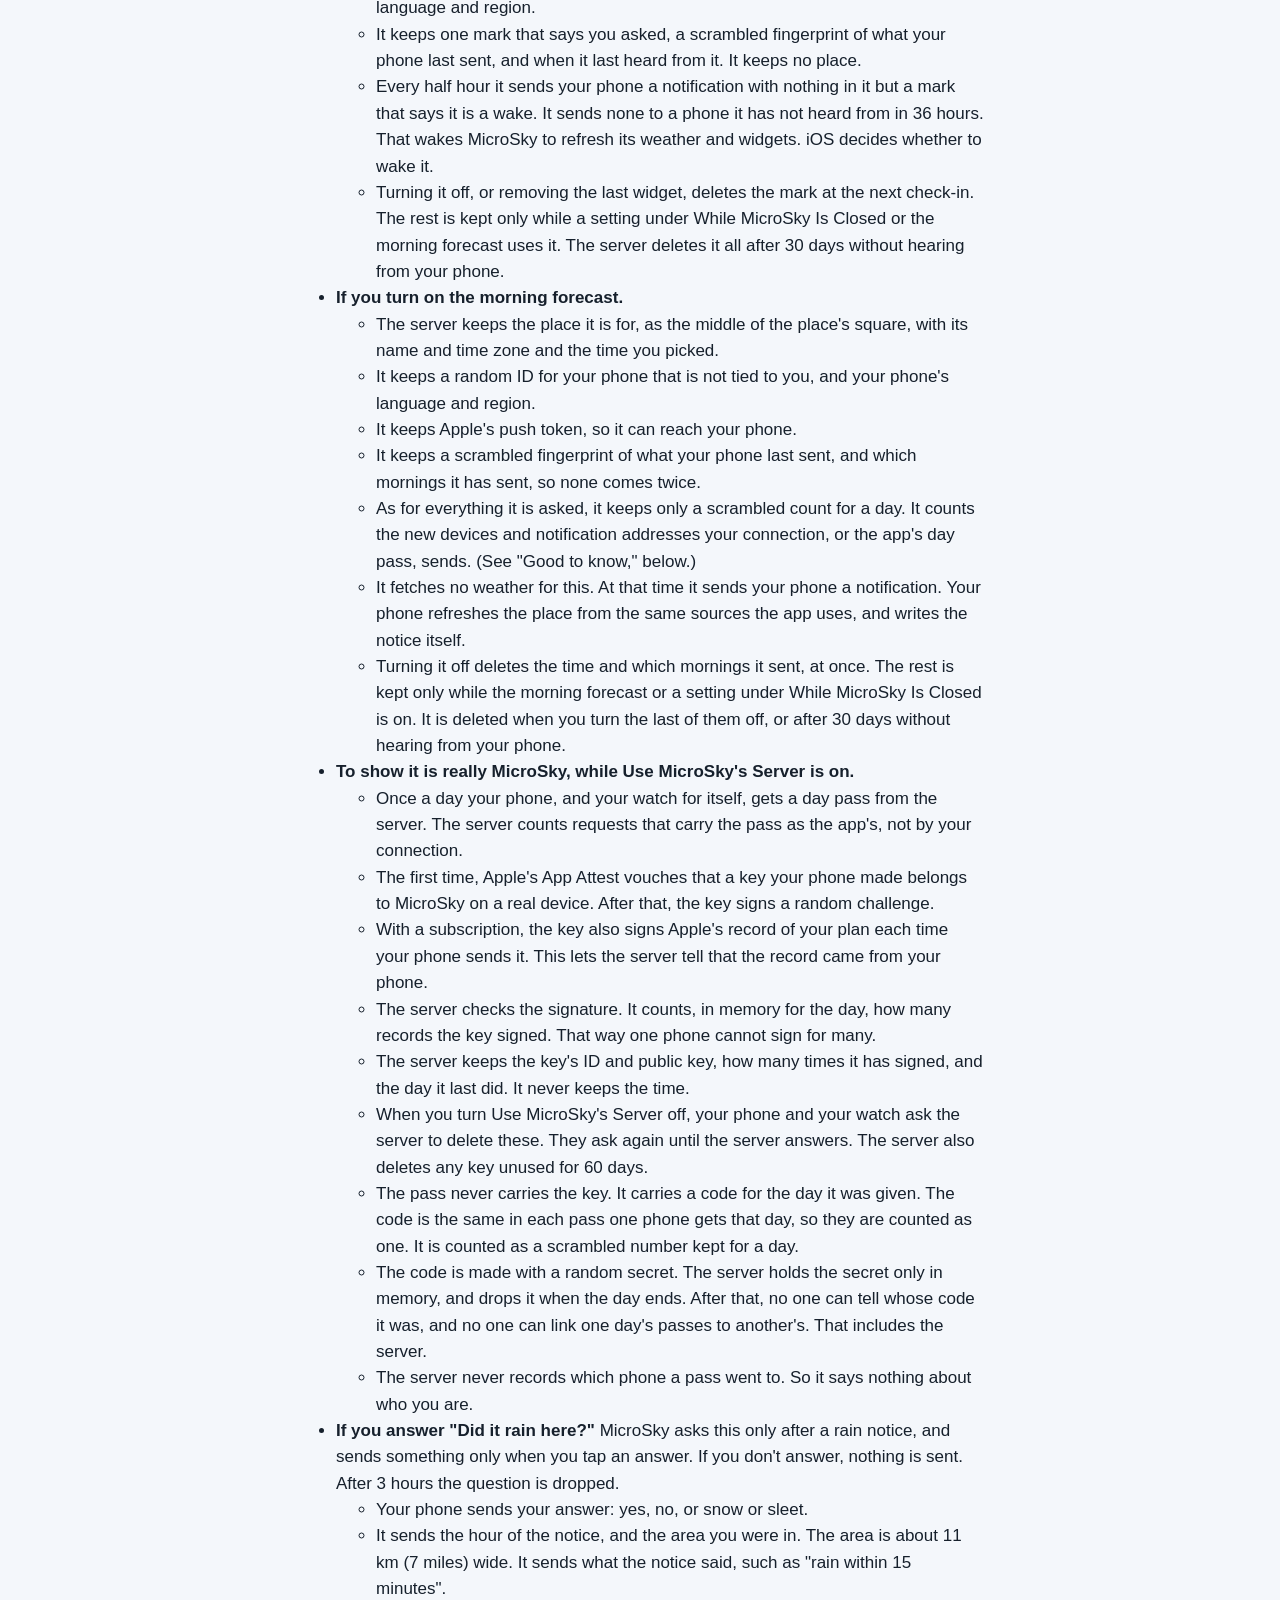
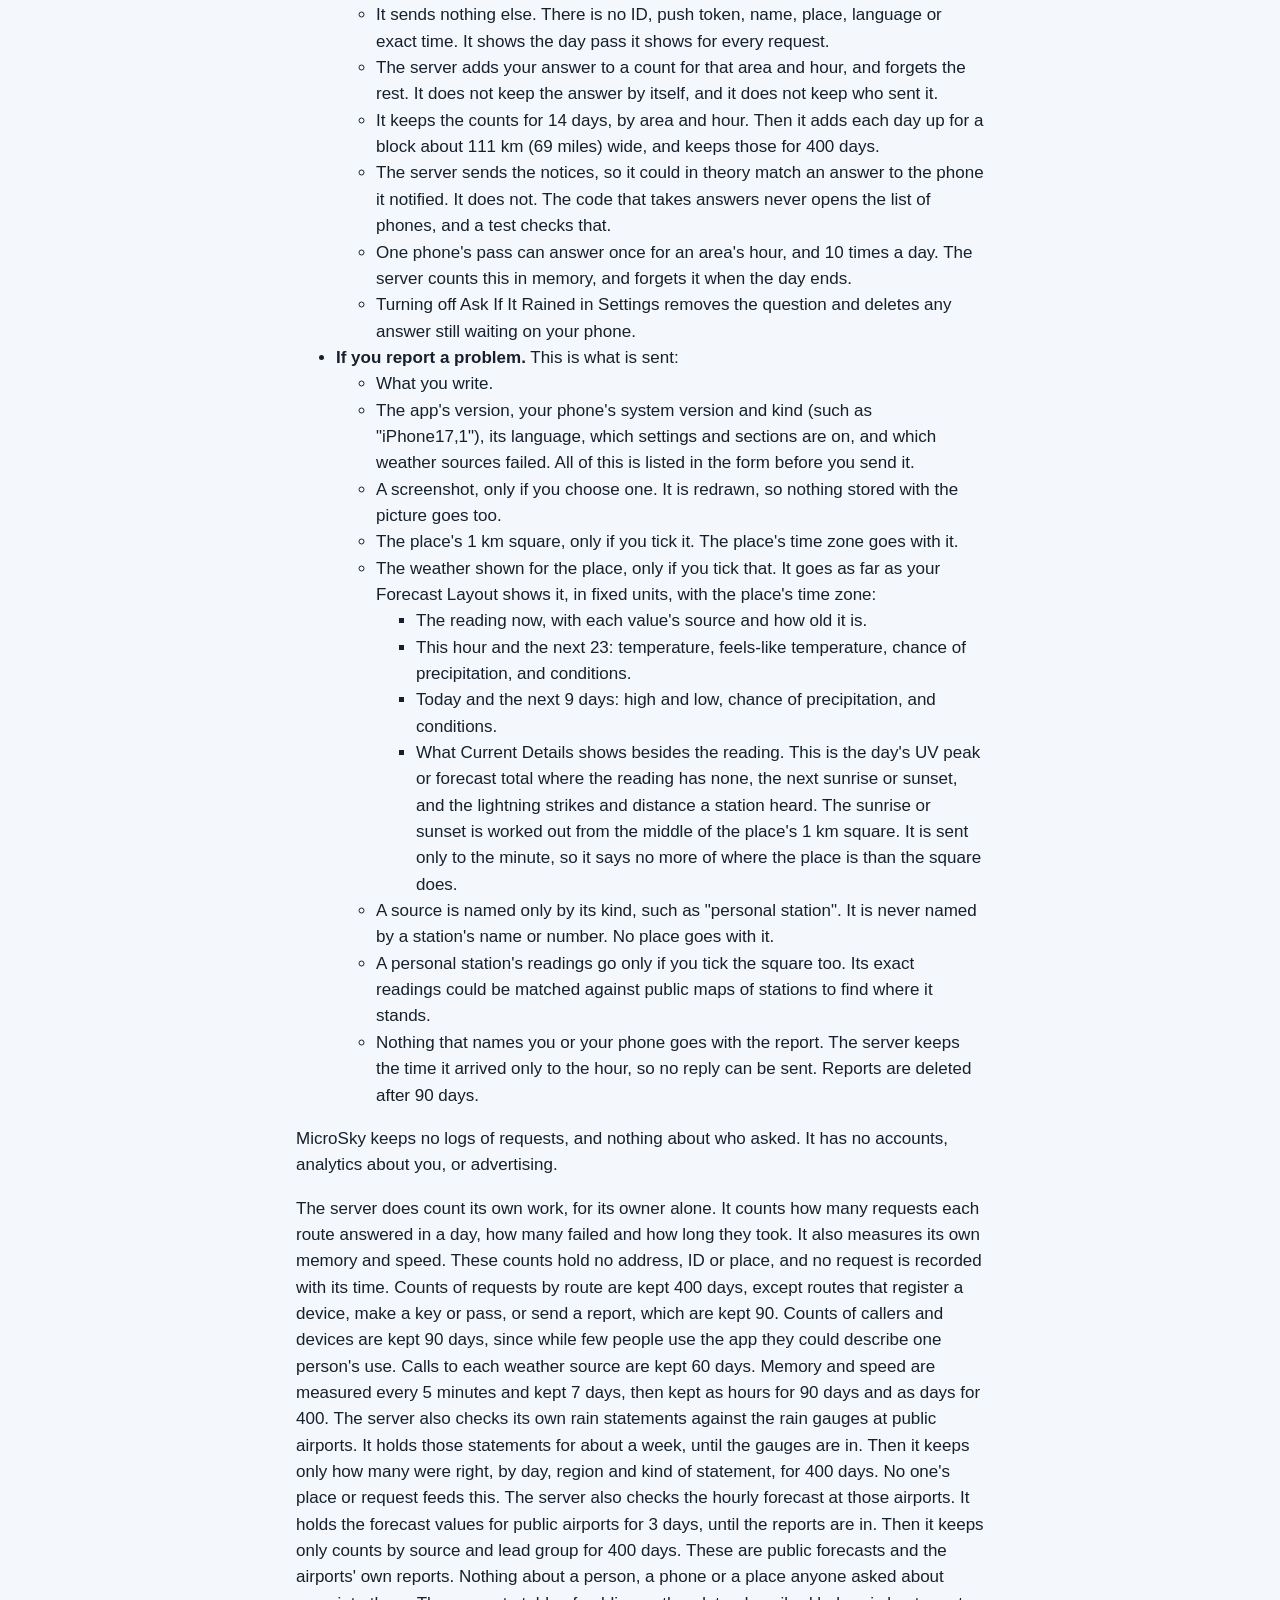
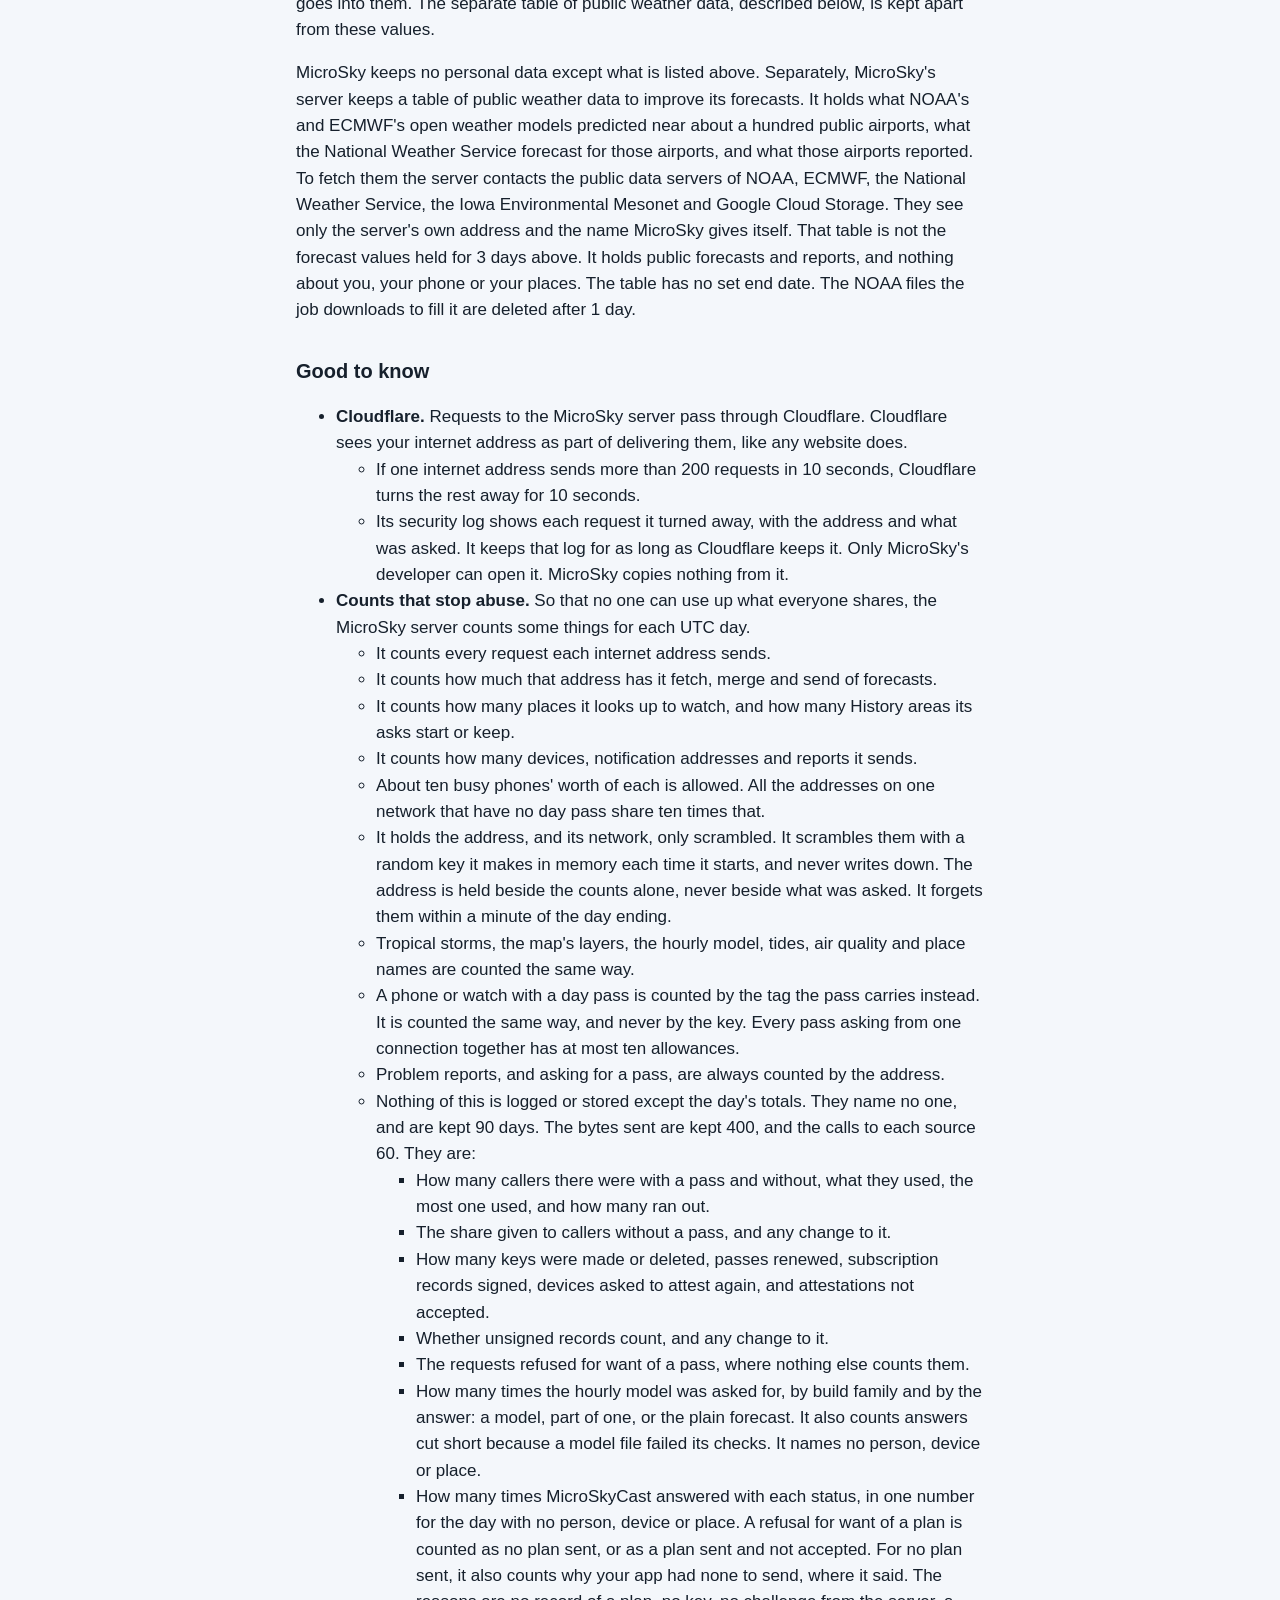
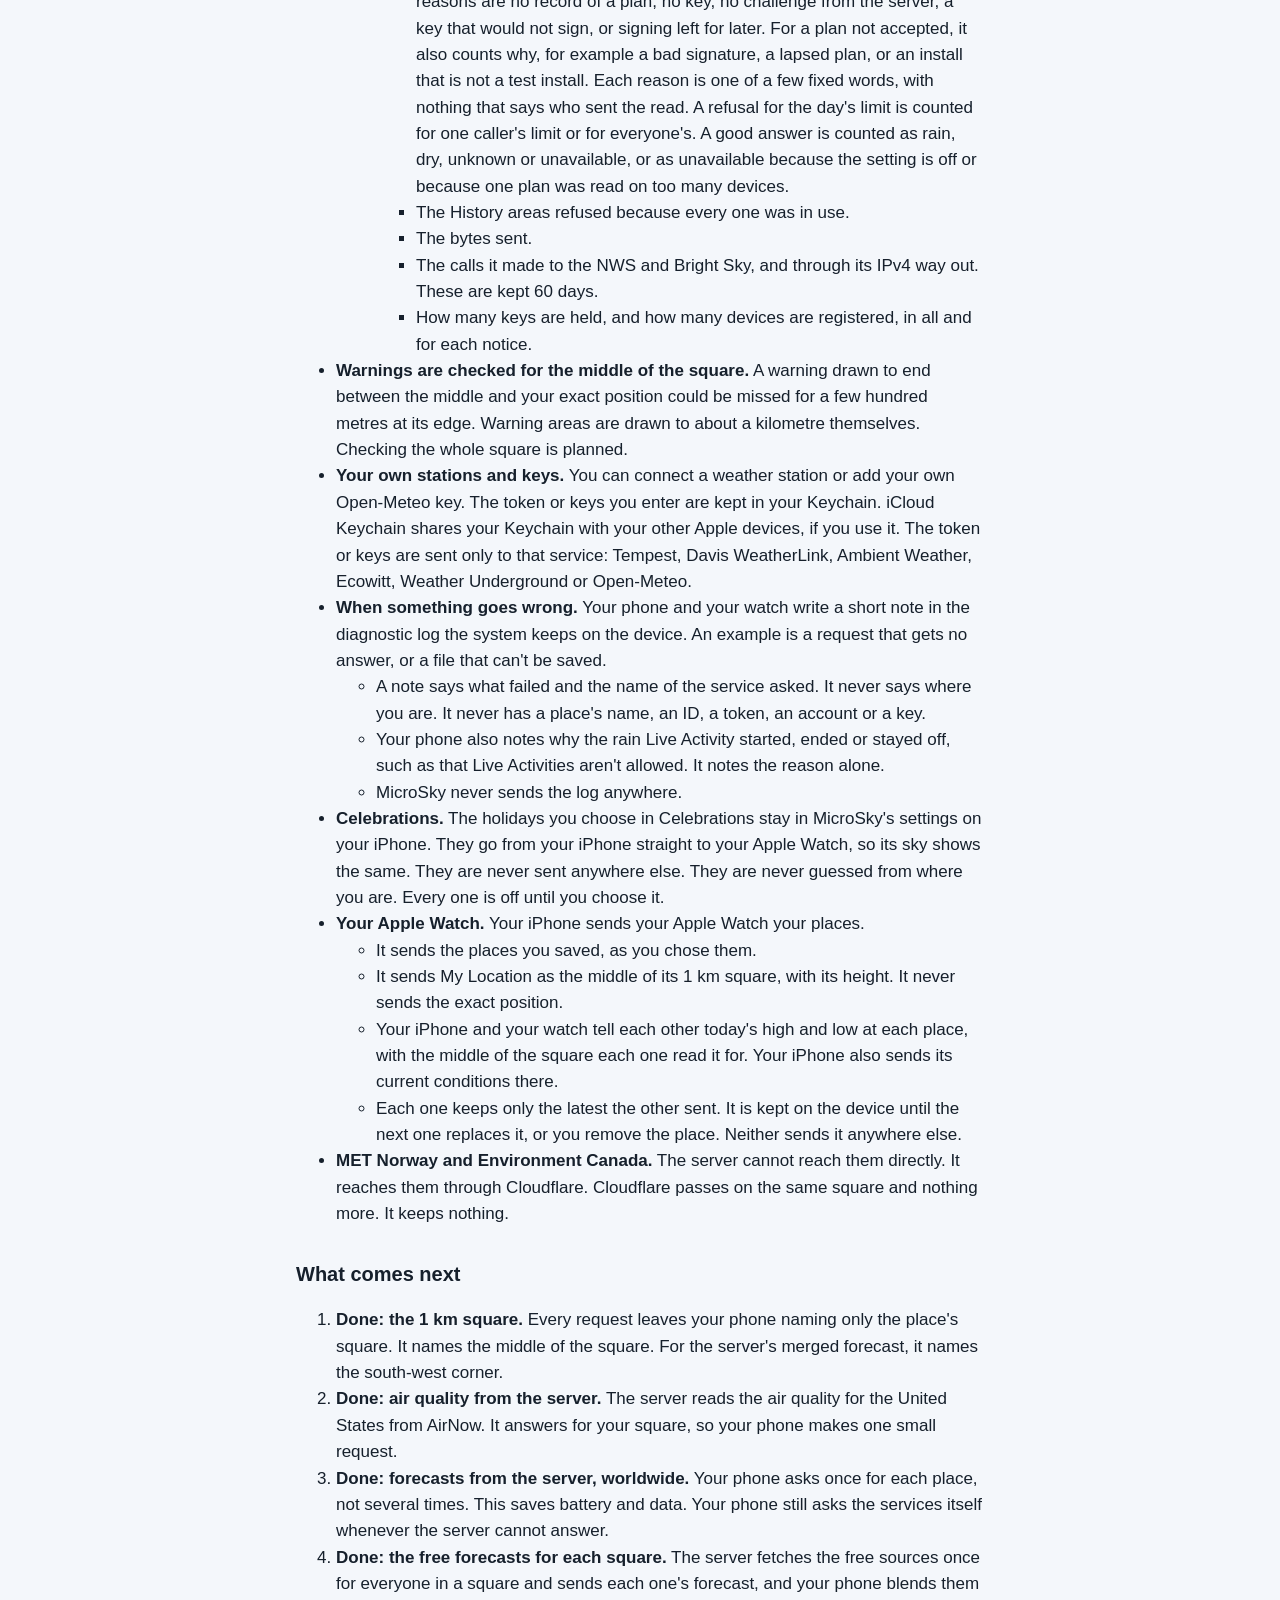
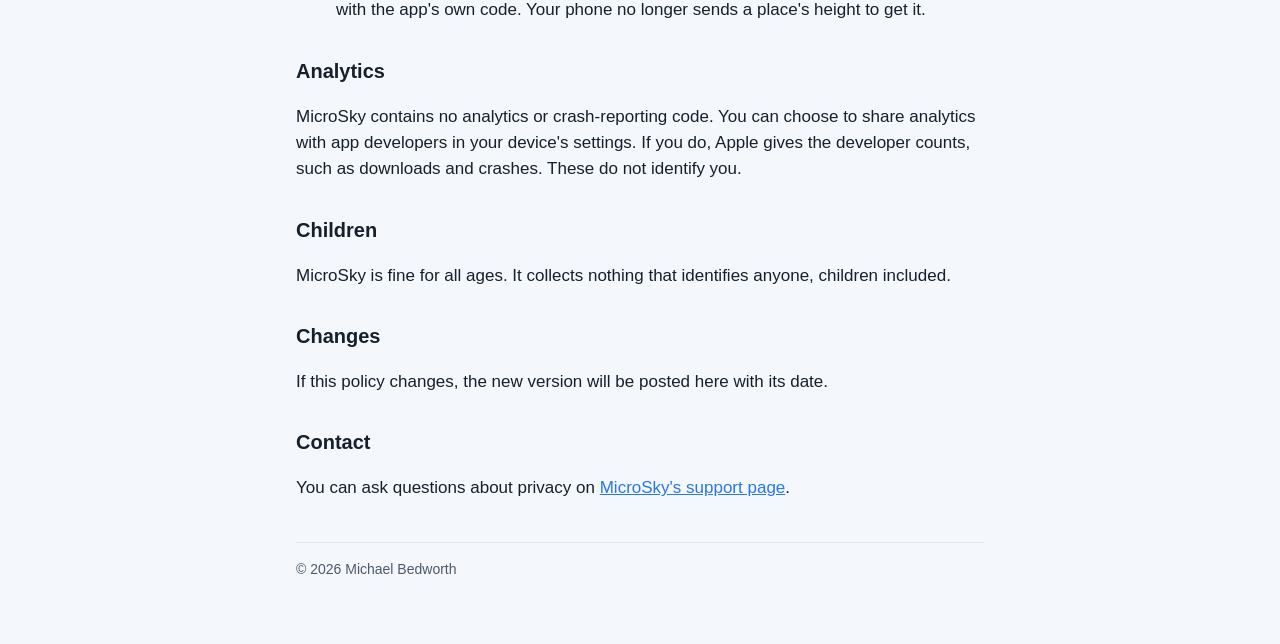
==== commit e340648c: "Privacy: the server keeps notes 3 days, a hash of the phone's secret and a push-service flag; delete" ====
--- a/privacy/index.html
+++ b/privacy/index.html
@@ -218,11 +218,13 @@
 </li>
 <li>A random ID for your phone. It is not tied to you.
 </li>
+<li>A scrambled copy of a secret your phone made when it first registered. It is a hash, so the secret itself is not kept. Later changes are accepted only from the phone that knows the secret.
+</li>
 <li>Your phone's language and region (such as English, United States). This sets the words of its notices and how they write times.
 </li>
 <li>For a place whose alerts it watches: which national weather services they come from. Where they come from Environment Canada, DWD or MeteoAlarm's members, it also keeps your language, if it is one they write in. Then it can name their alerts in it, as the app does.
 </li>
-<li>Apple's push tokens, so it can reach your phone.
+<li>Apple's push tokens, so it can reach your phone. It also keeps a flag for which push service a token belongs to: the App Store's or the test builds'.
 </li>
 <li>A scrambled fingerprint of what your phone last sent. Then a daily check-in that changed nothing needs no work.
 </li>
@@ -265,7 +267,9 @@
 </li>
 <li>The server watches each place as it told your phone, never by these notes.
 </li>
-<li>It deletes each note 30 days after it last checked, at the next hourly tidy.
+<li>It deletes each note 3 days after it last checked, at the next hourly tidy.
+</li>
+<li>When the server deletes a row, it overwrites the bytes and empties its log of writes at once. It copies its disk once a day and keeps the last 3 copies, so for up to 3 days after a deletion the row can still be in a copy. Only MicroSky's developer can reach the copies. They serve only to recover from a failure.
 </li></ul>
 </li>
 <li><strong>If Keep Widgets Up to Date is on.</strong> It is on unless you turn it off, and it needs Use MicroSky's Server and a widget on your Home Screen, Lock Screen or StandBy.
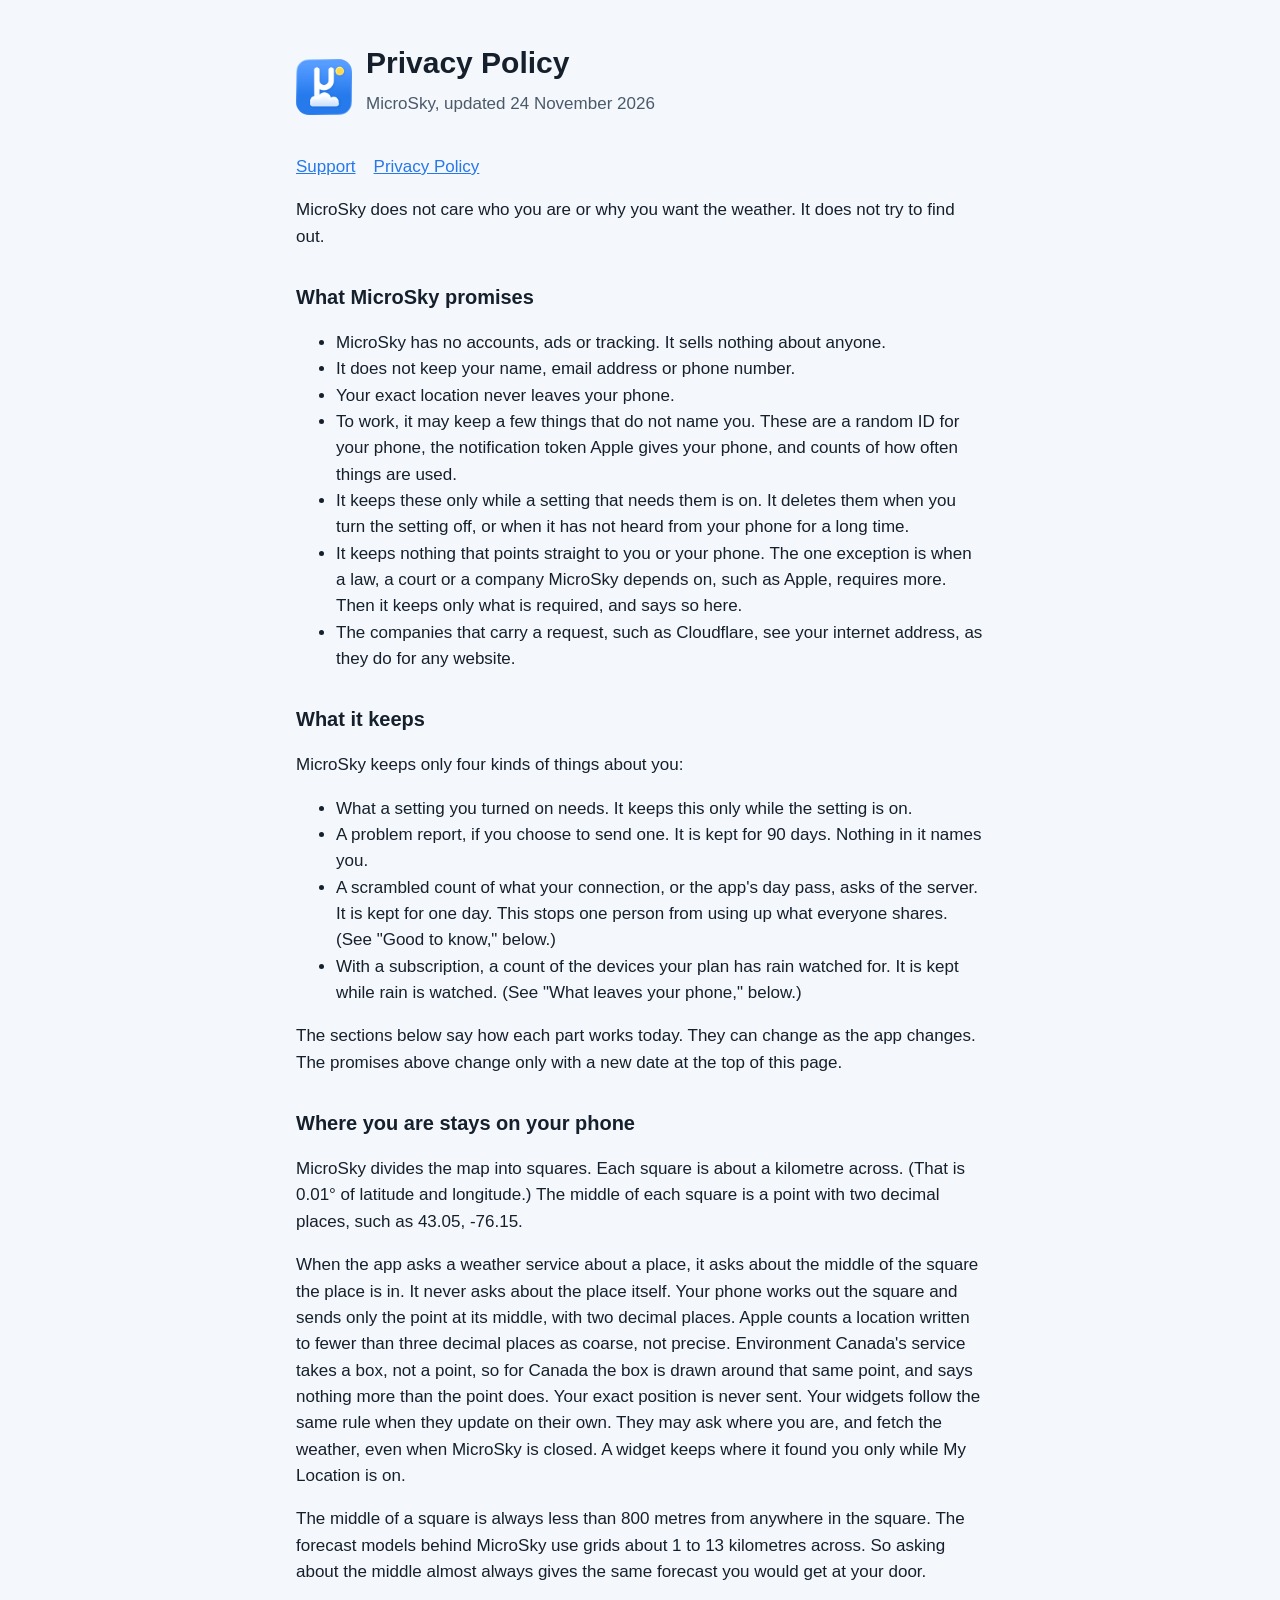
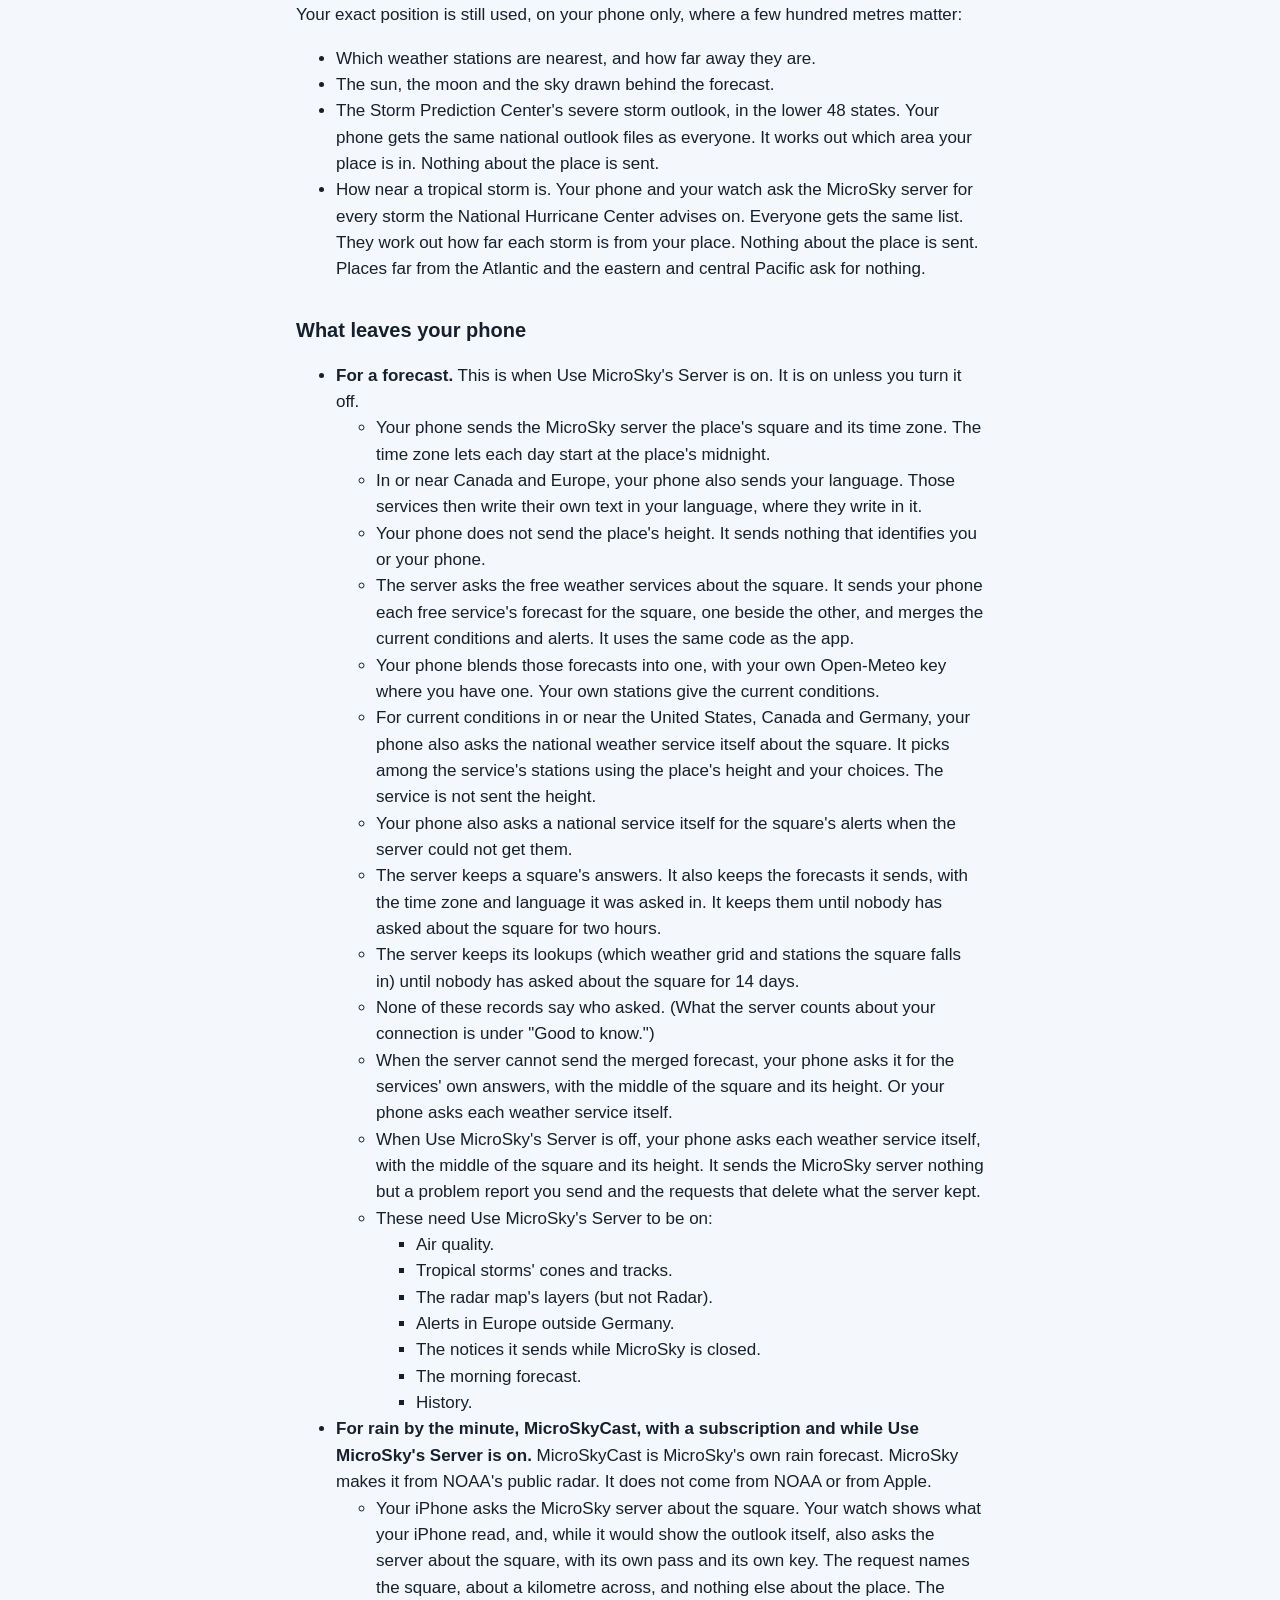
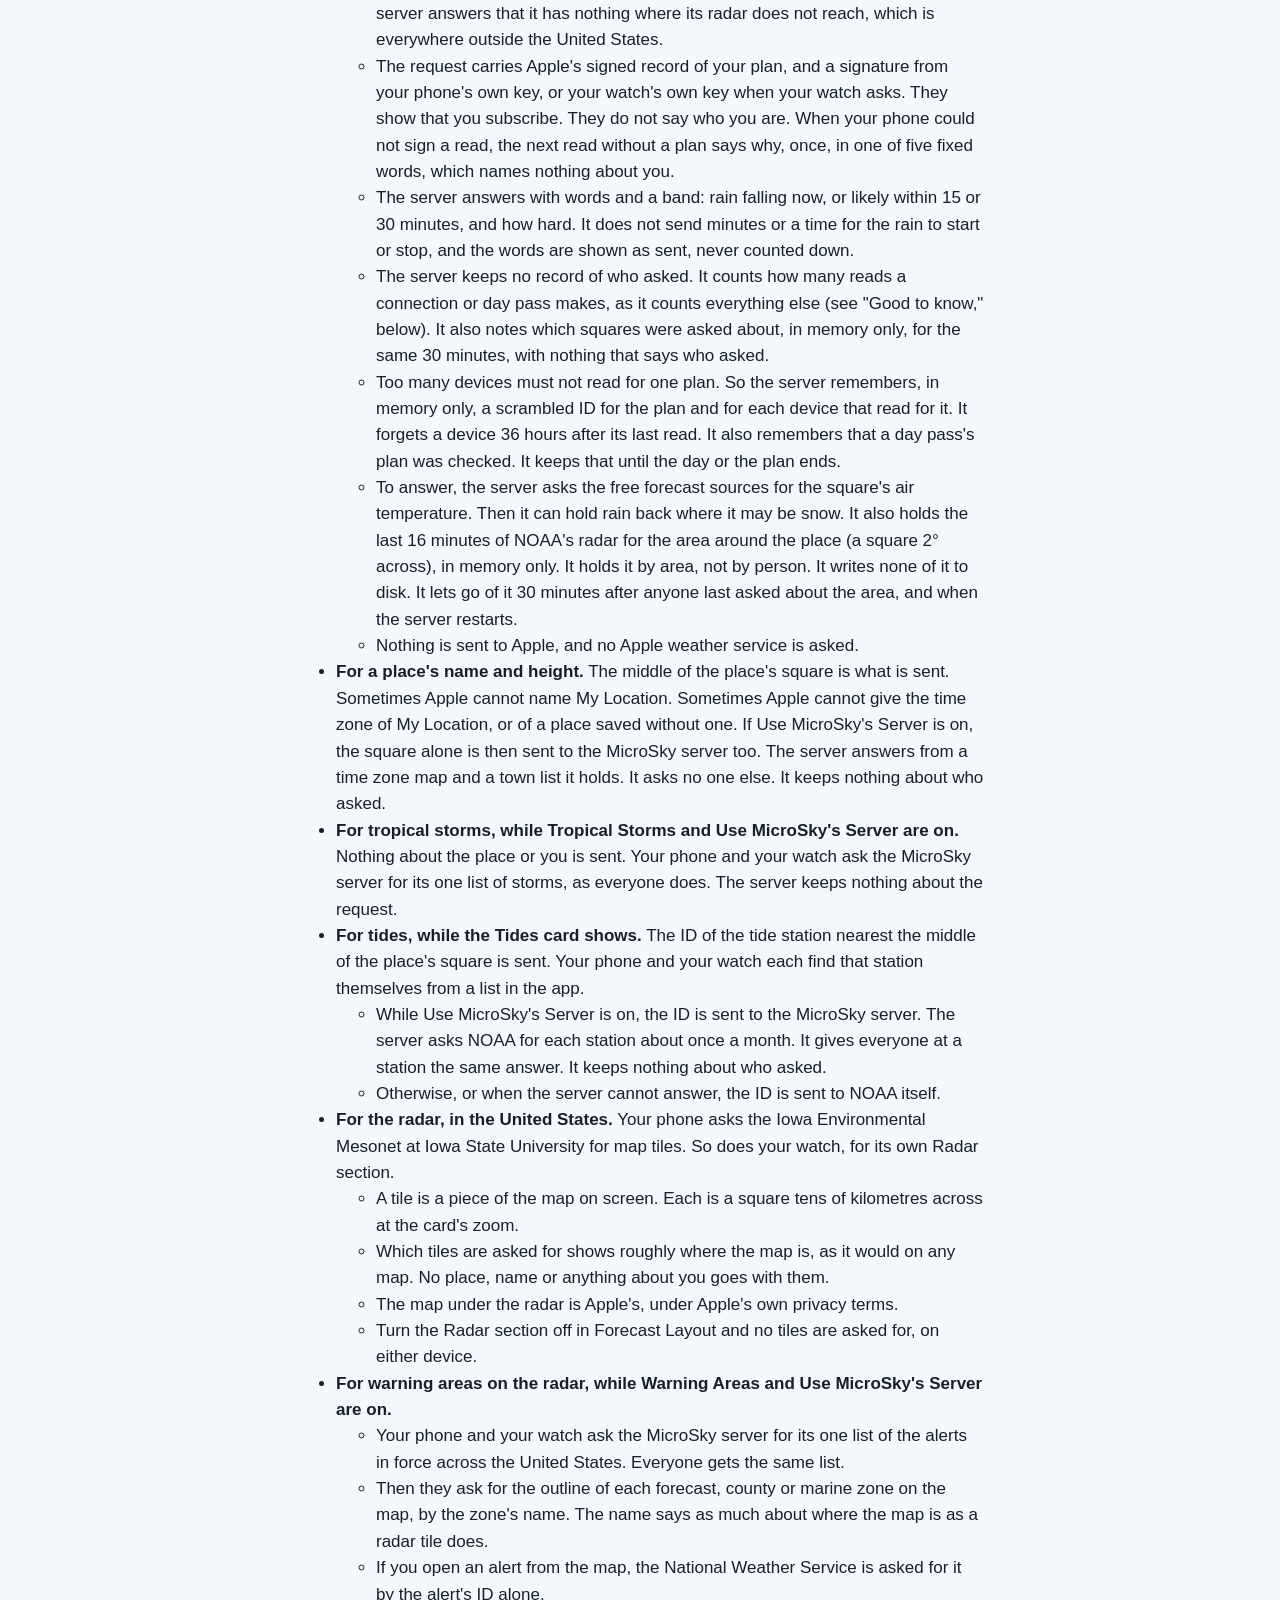
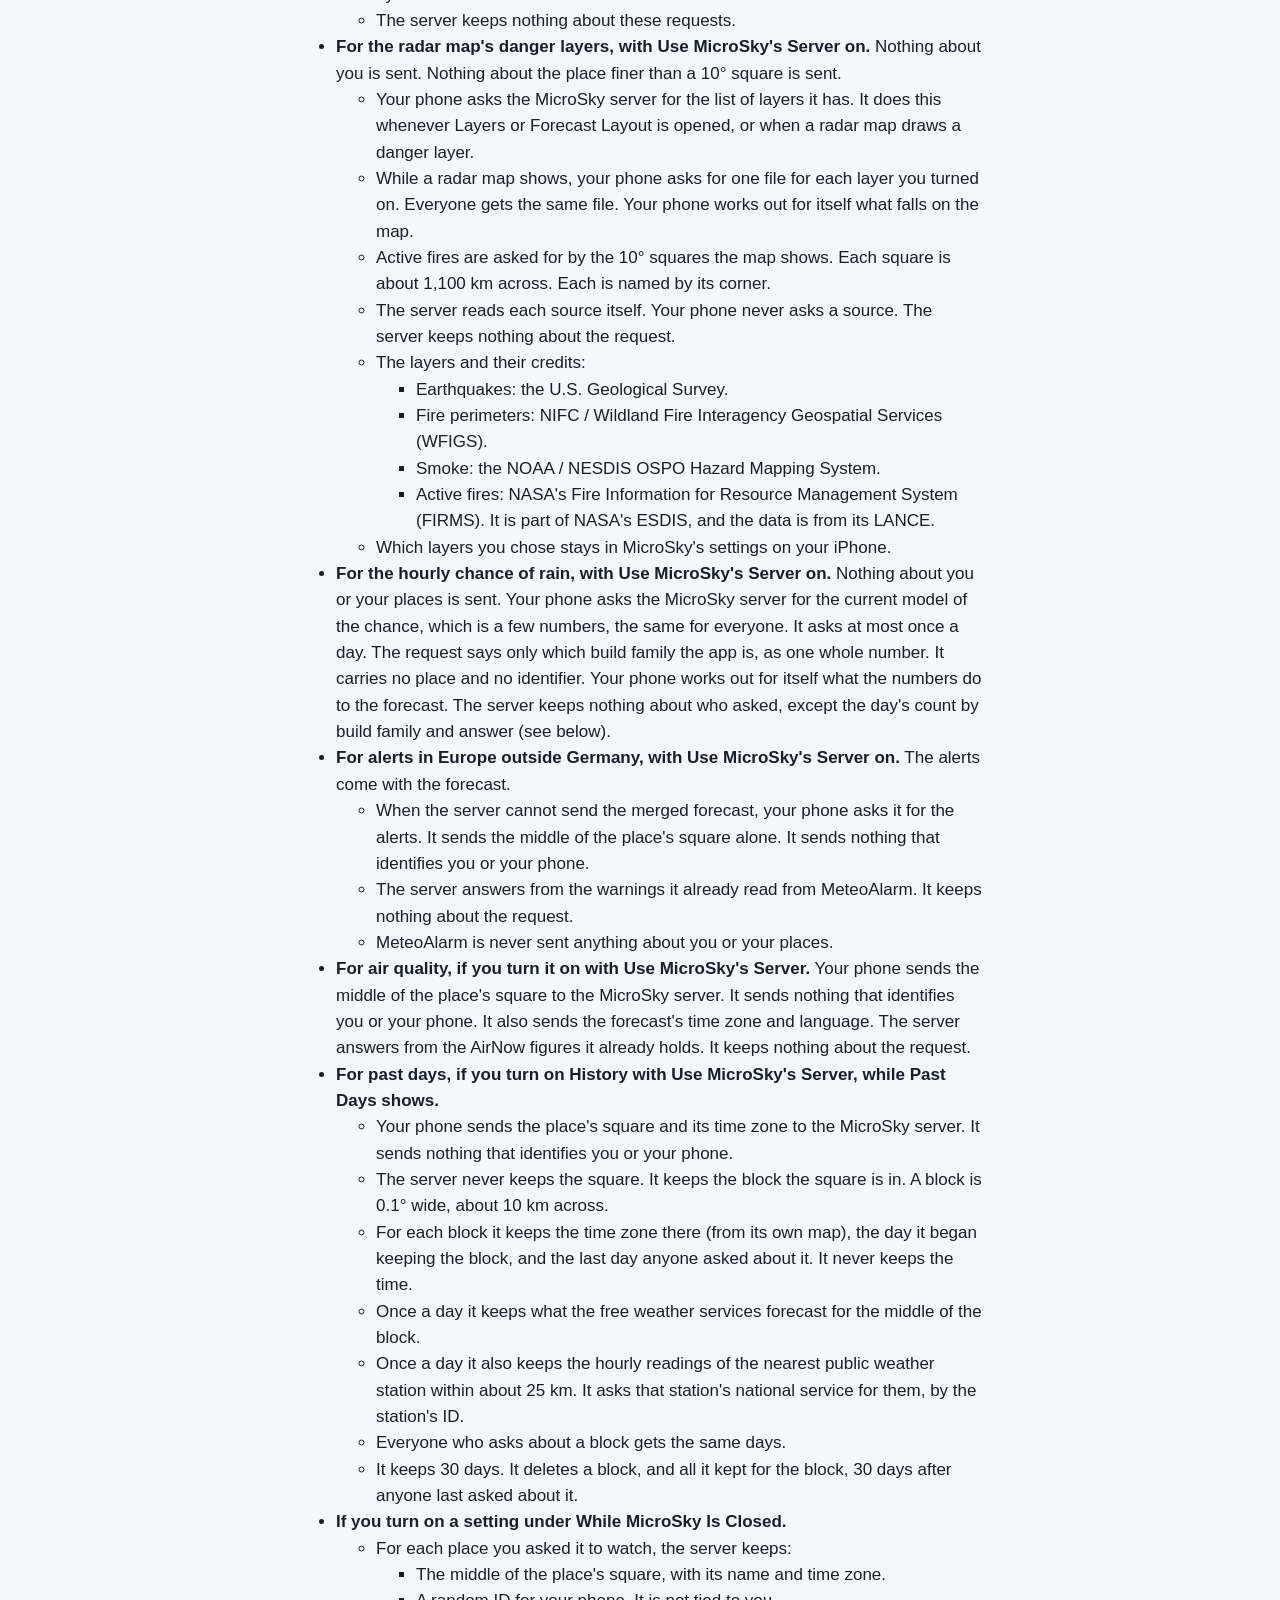
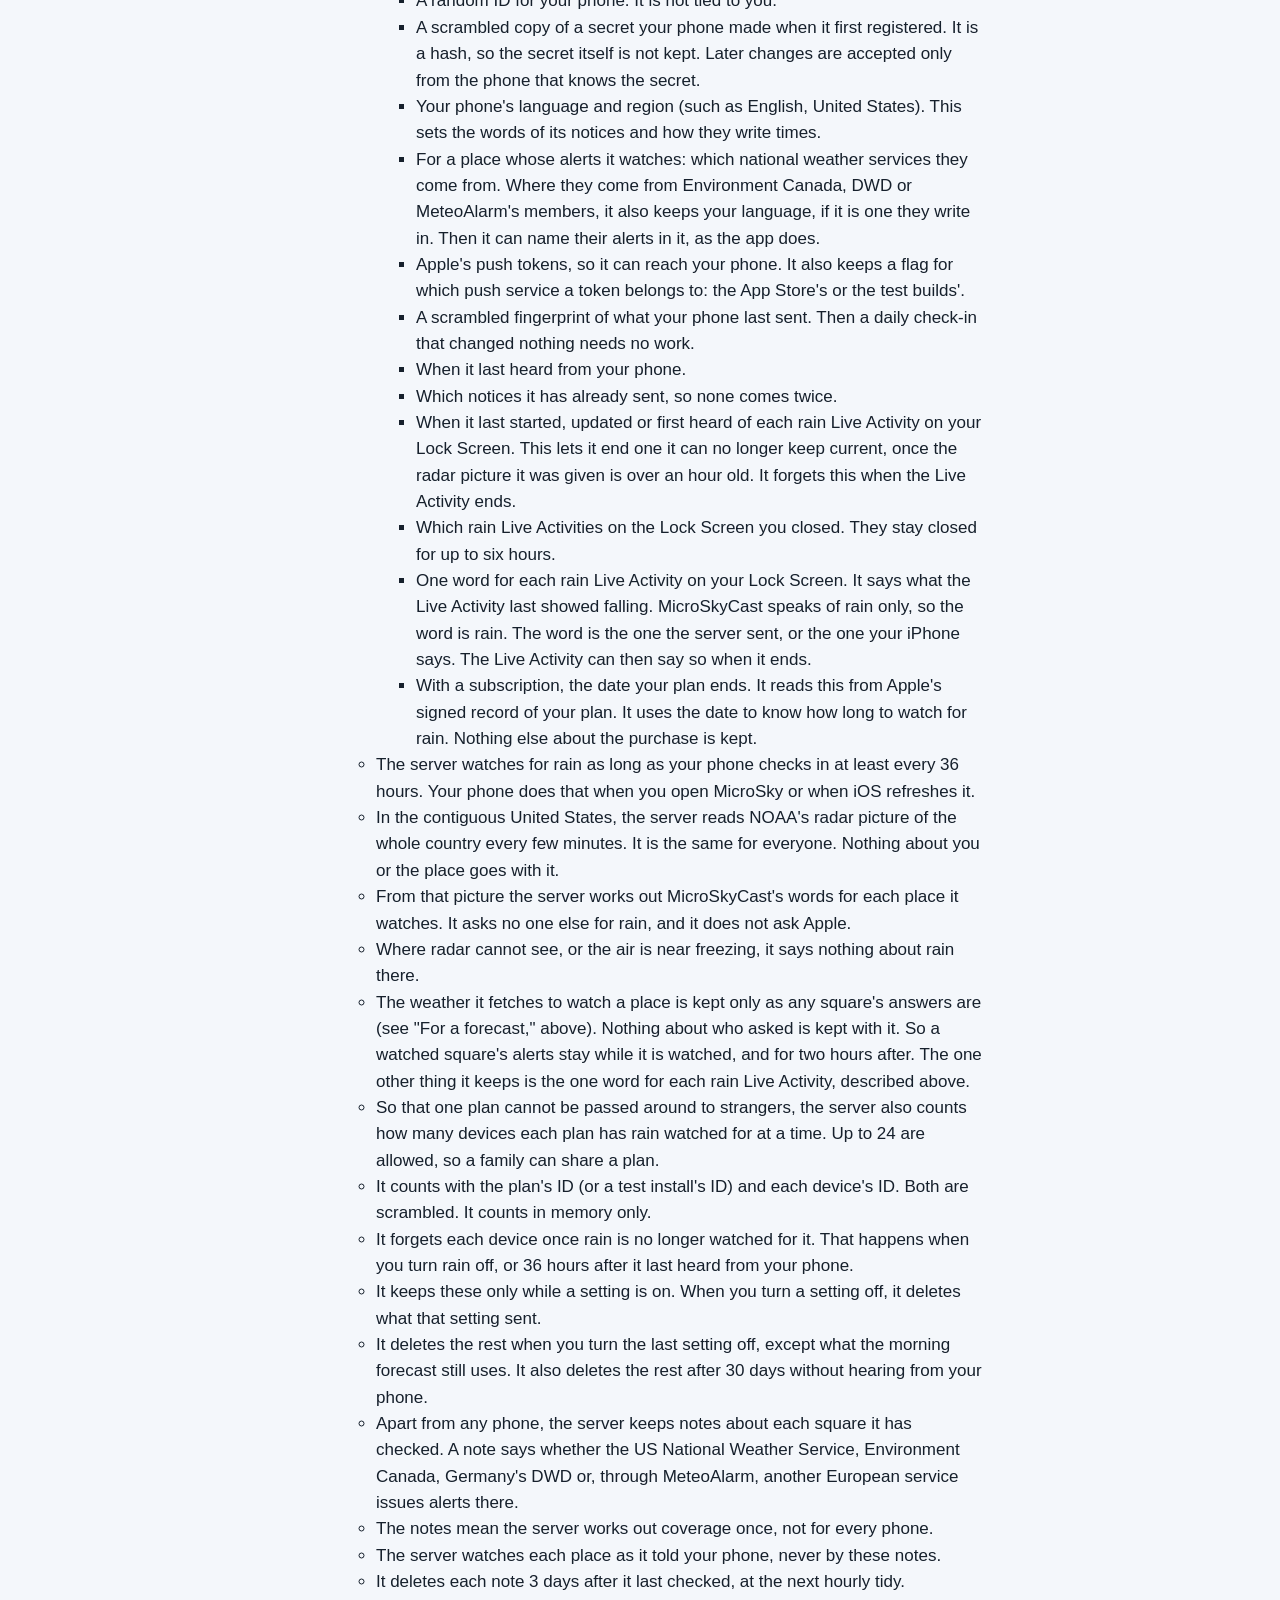
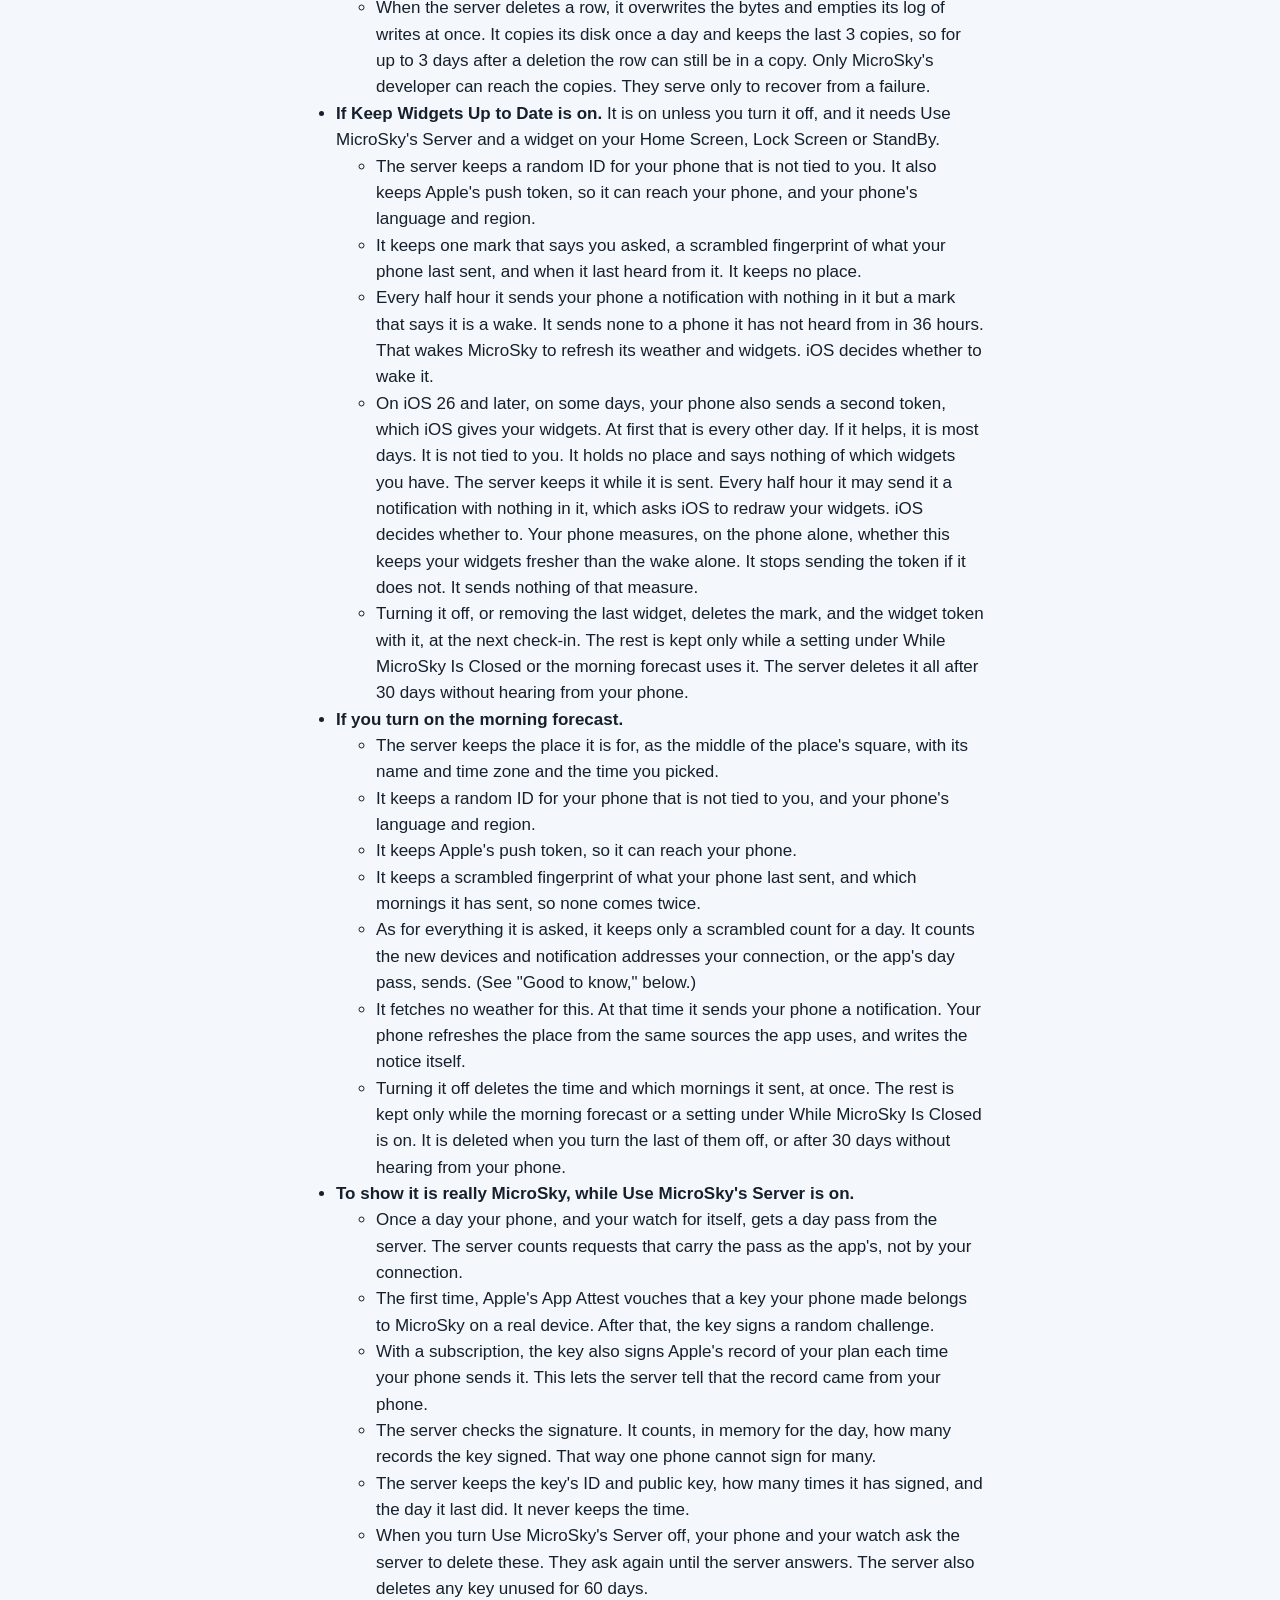
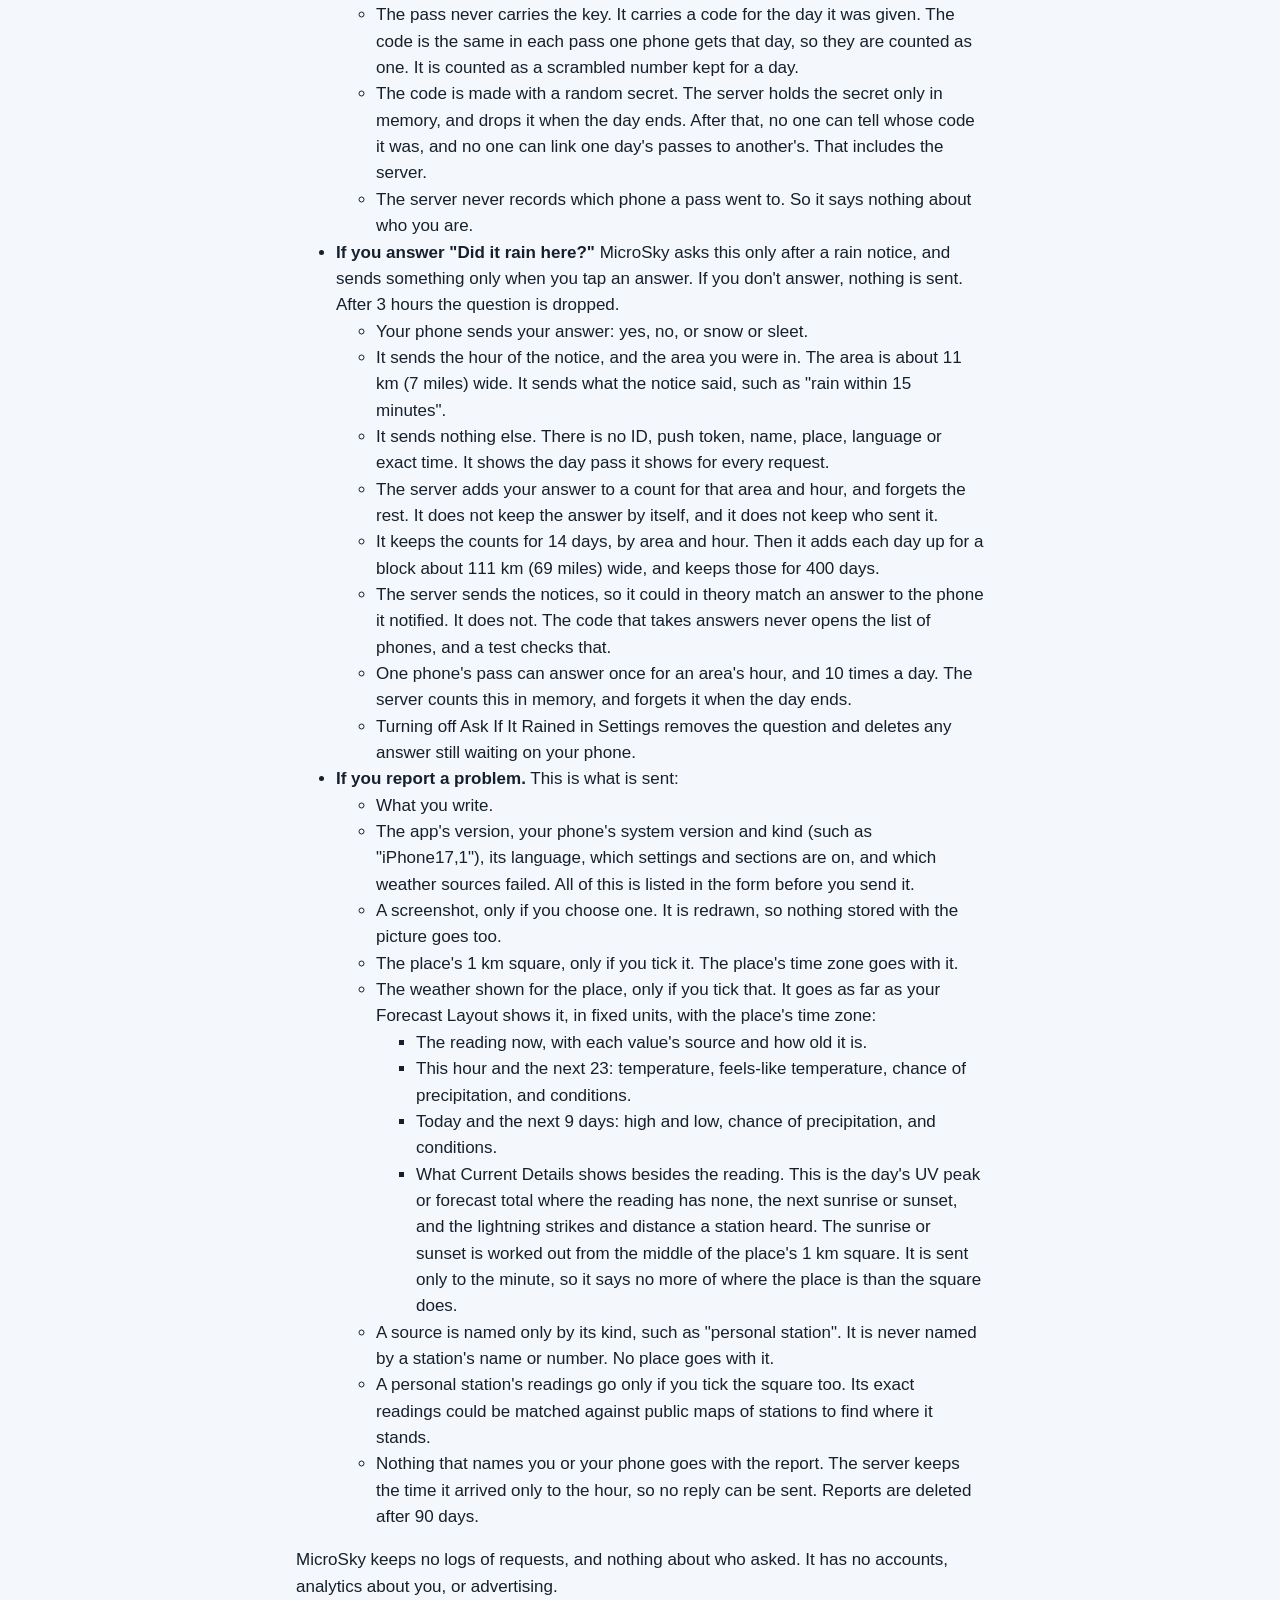
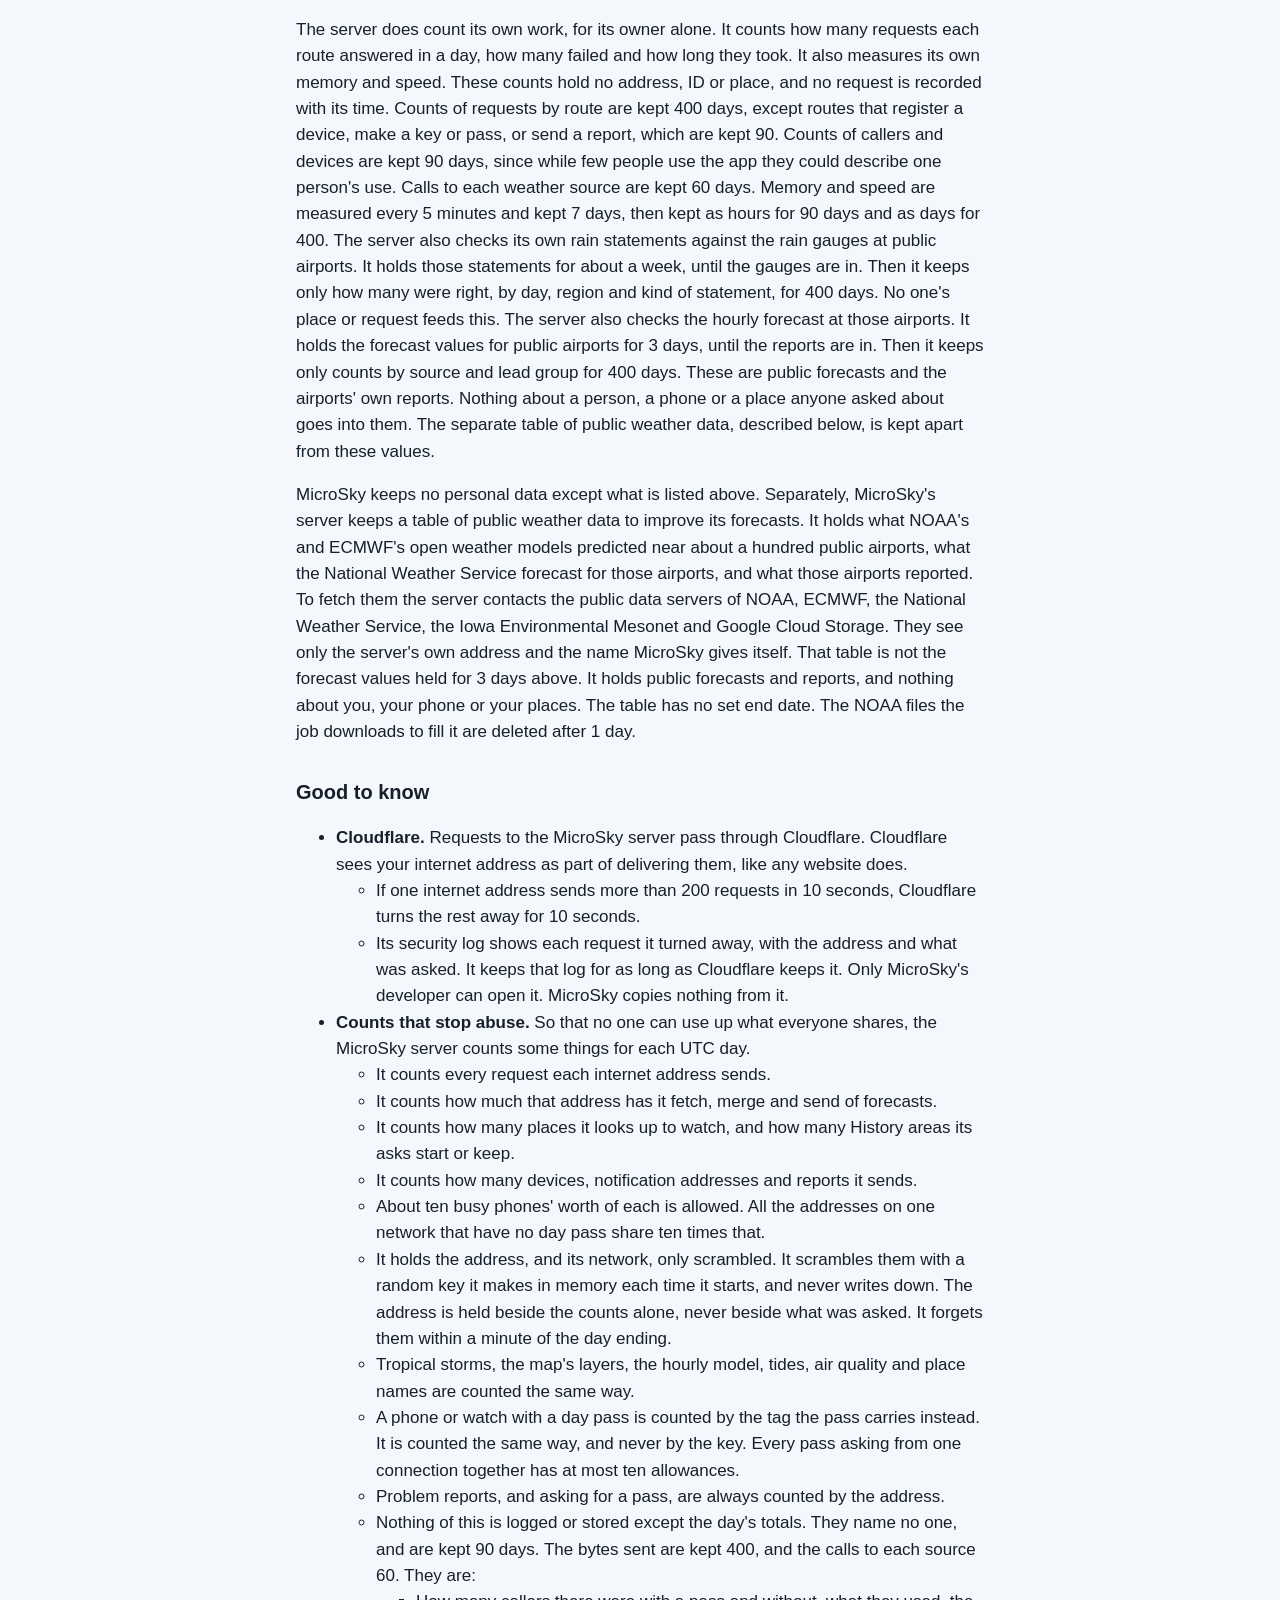
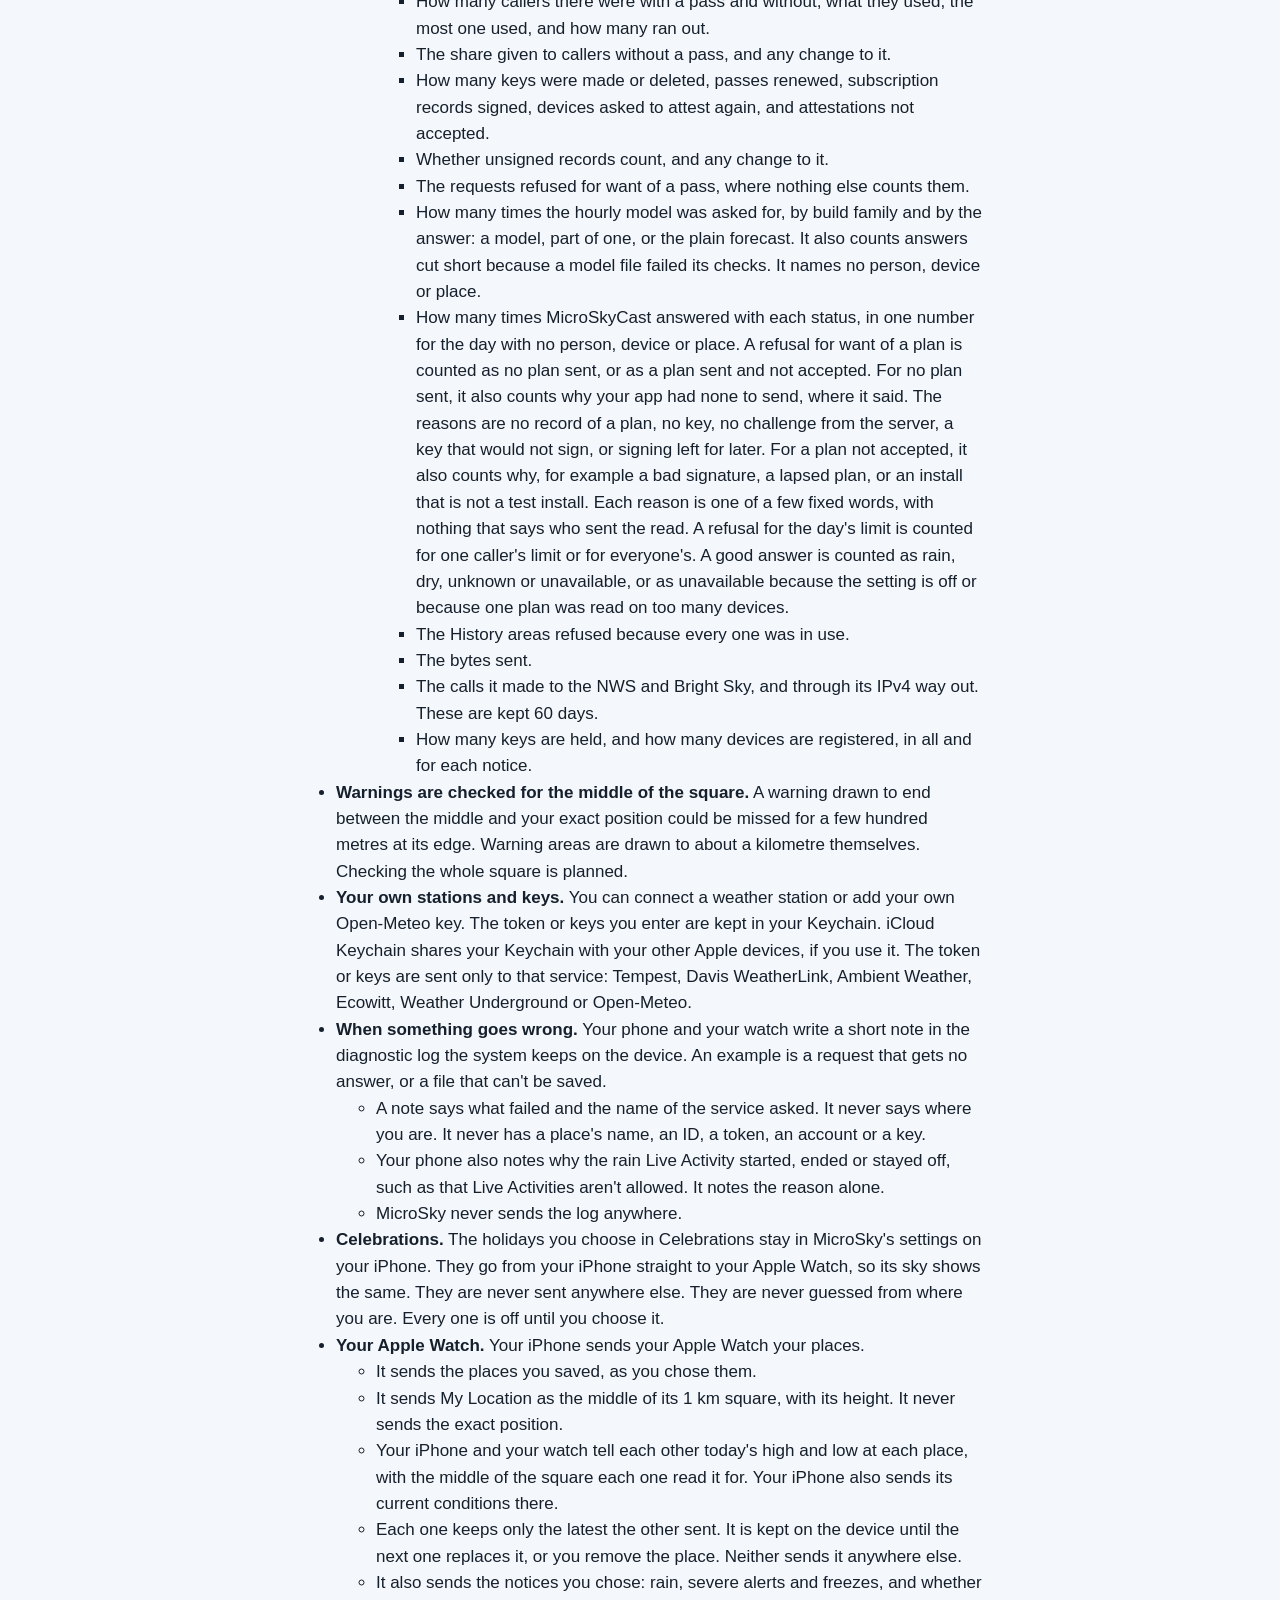
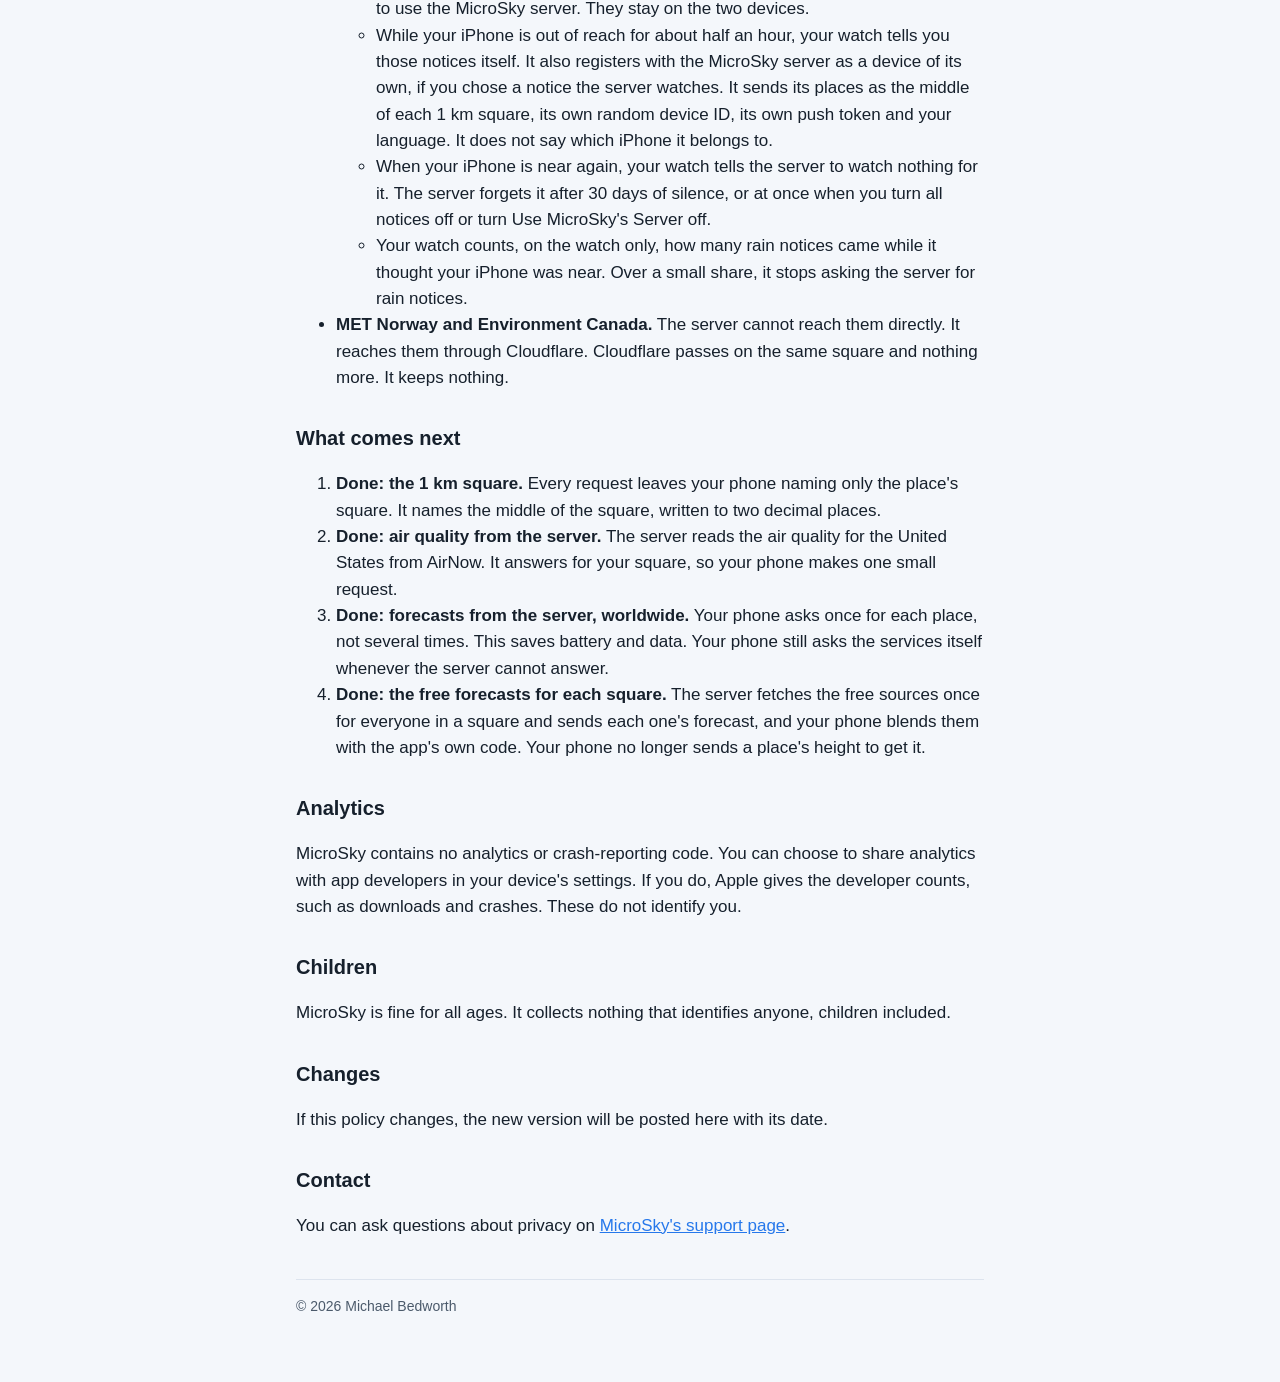
==== commit dbb10a3c: "Privacy: every place leaves the phone as a point with two decimal places (Coarse Location); the watc" ====
--- a/privacy/index.html
+++ b/privacy/index.html
@@ -12,7 +12,7 @@
     <img src="../icon.png" alt="">
     <div>
       <h1>Privacy Policy</h1>
-      <p class="lede">MicroSky, updated 23 November 2026</p>
+      <p class="lede">MicroSky, updated 24 November 2026</p>
     </div>
   </header>
   <nav><a href="../">Support</a><a href="./">Privacy Policy</a></nav>
@@ -47,8 +47,8 @@
 </li></ul>
 <p>The sections below say how each part works today. They can change as the app changes. The promises above change only with a new date at the top of this page.</p>
 <h2>Where you are stays on your phone</h2>
-<p>MicroSky divides the map into squares. Each square is about a kilometre across. (That is 0.01° of latitude and longitude.)</p>
-<p>When the app asks a weather service about a place, it asks about the middle of the square the place is in. It never asks about the place itself. Your phone works out the square. Your exact position is never sent. Your widgets follow the same rule when they update on their own. They may ask where you are, and fetch the weather, even when MicroSky is closed. A widget keeps where it found you only while My Location is on.</p>
+<p>MicroSky divides the map into squares. Each square is about a kilometre across. (That is 0.01° of latitude and longitude.) The middle of each square is a point with two decimal places, such as 43.05, -76.15.</p>
+<p>When the app asks a weather service about a place, it asks about the middle of the square the place is in. It never asks about the place itself. Your phone works out the square and sends only the point at its middle, with two decimal places. Apple counts a location written to fewer than three decimal places as coarse, not precise. Environment Canada's service takes a box, not a point, so for Canada the box is drawn around that same point, and says nothing more than the point does. Your exact position is never sent. Your widgets follow the same rule when they update on their own. They may ask where you are, and fetch the weather, even when MicroSky is closed. A widget keeps where it found you only while My Location is on.</p>
 <p>The middle of a square is always less than 800 metres from anywhere in the square. The forecast models behind MicroSky use grids about 1 to 13 kilometres across. So asking about the middle almost always gives the same forecast you would get at your door.</p>
 <p>Your exact position is still used, on your phone only, where a few hundred metres matter:</p>
 <ul>
@@ -108,9 +108,9 @@
 </li>
 <li><strong>For rain by the minute, MicroSkyCast, with a subscription and while Use MicroSky's Server is on.</strong> MicroSkyCast is MicroSky's own rain forecast. MicroSky makes it from NOAA's public radar. It does not come from NOAA or from Apple.
 <ul>
-<li>Your iPhone asks the MicroSky server about the square. Your watch shows what your iPhone read. The request names the square, about a kilometre across, and nothing else about the place. The server answers that it has nothing where its radar does not reach, which is everywhere outside the United States.
-</li>
-<li>The request carries Apple's signed record of your plan, and a signature from your phone's own key. They show that you subscribe. They do not say who you are. When your phone could not sign a read, the next read without a plan says why, once, in one of five fixed words, which names nothing about you.
+<li>Your iPhone asks the MicroSky server about the square. Your watch shows what your iPhone read, and, while it would show the outlook itself, also asks the server about the square, with its own pass and its own key. The request names the square, about a kilometre across, and nothing else about the place. The server answers that it has nothing where its radar does not reach, which is everywhere outside the United States.
+</li>
+<li>The request carries Apple's signed record of your plan, and a signature from your phone's own key, or your watch's own key when your watch asks. They show that you subscribe. They do not say who you are. When your phone could not sign a read, the next read without a plan says why, once, in one of five fixed words, which names nothing about you.
 </li>
 <li>The server answers with words and a band: rain falling now, or likely within 15 or 30 minutes, and how hard. It does not send minutes or a time for the rain to start or stop, and the words are shown as sent, never counted down.
 </li>
@@ -280,7 +280,9 @@
 </li>
 <li>Every half hour it sends your phone a notification with nothing in it but a mark that says it is a wake. It sends none to a phone it has not heard from in 36 hours. That wakes MicroSky to refresh its weather and widgets. iOS decides whether to wake it.
 </li>
-<li>Turning it off, or removing the last widget, deletes the mark at the next check-in. The rest is kept only while a setting under While MicroSky Is Closed or the morning forecast uses it. The server deletes it all after 30 days without hearing from your phone.
+<li>On iOS 26 and later, on some days, your phone also sends a second token, which iOS gives your widgets. At first that is every other day. If it helps, it is most days. It is not tied to you. It holds no place and says nothing of which widgets you have. The server keeps it while it is sent. Every half hour it may send it a notification with nothing in it, which asks iOS to redraw your widgets. iOS decides whether to. Your phone measures, on the phone alone, whether this keeps your widgets fresher than the wake alone. It stops sending the token if it does not. It sends nothing of that measure.
+</li>
+<li>Turning it off, or removing the last widget, deletes the mark, and the widget token with it, at the next check-in. The rest is kept only while a setting under While MicroSky Is Closed or the morning forecast uses it. The server deletes it all after 30 days without hearing from your phone.
 </li></ul>
 </li>
 <li><strong>If you turn on the morning forecast.</strong>
@@ -450,13 +452,21 @@
 <li>Your iPhone and your watch tell each other today's high and low at each place, with the middle of the square each one read it for. Your iPhone also sends its current conditions there.
 </li>
 <li>Each one keeps only the latest the other sent. It is kept on the device until the next one replaces it, or you remove the place. Neither sends it anywhere else.
+</li>
+<li>It also sends the notices you chose: rain, severe alerts and freezes, and whether to use the MicroSky server. They stay on the two devices.
+</li>
+<li>While your iPhone is out of reach for about half an hour, your watch tells you those notices itself. It also registers with the MicroSky server as a device of its own, if you chose a notice the server watches. It sends its places as the middle of each 1 km square, its own random device ID, its own push token and your language. It does not say which iPhone it belongs to.
+</li>
+<li>When your iPhone is near again, your watch tells the server to watch nothing for it. The server forgets it after 30 days of silence, or at once when you turn all notices off or turn Use MicroSky's Server off.
+</li>
+<li>Your watch counts, on the watch only, how many rain notices came while it thought your iPhone was near. Over a small share, it stops asking the server for rain notices.
 </li></ul>
 </li>
 <li><strong>MET Norway and Environment Canada.</strong> The server cannot reach them directly. It reaches them through Cloudflare. Cloudflare passes on the same square and nothing more. It keeps nothing.
 </li></ul>
 <h2>What comes next</h2>
 <ol>
-<li><strong>Done: the 1 km square.</strong> Every request leaves your phone naming only the place's square. It names the middle of the square. For the server's merged forecast, it names the south-west corner.
+<li><strong>Done: the 1 km square.</strong> Every request leaves your phone naming only the place's square. It names the middle of the square, written to two decimal places.
 </li>
 <li><strong>Done: air quality from the server.</strong> The server reads the air quality for the United States from AirNow. It answers for your square, so your phone makes one small request.
 </li>
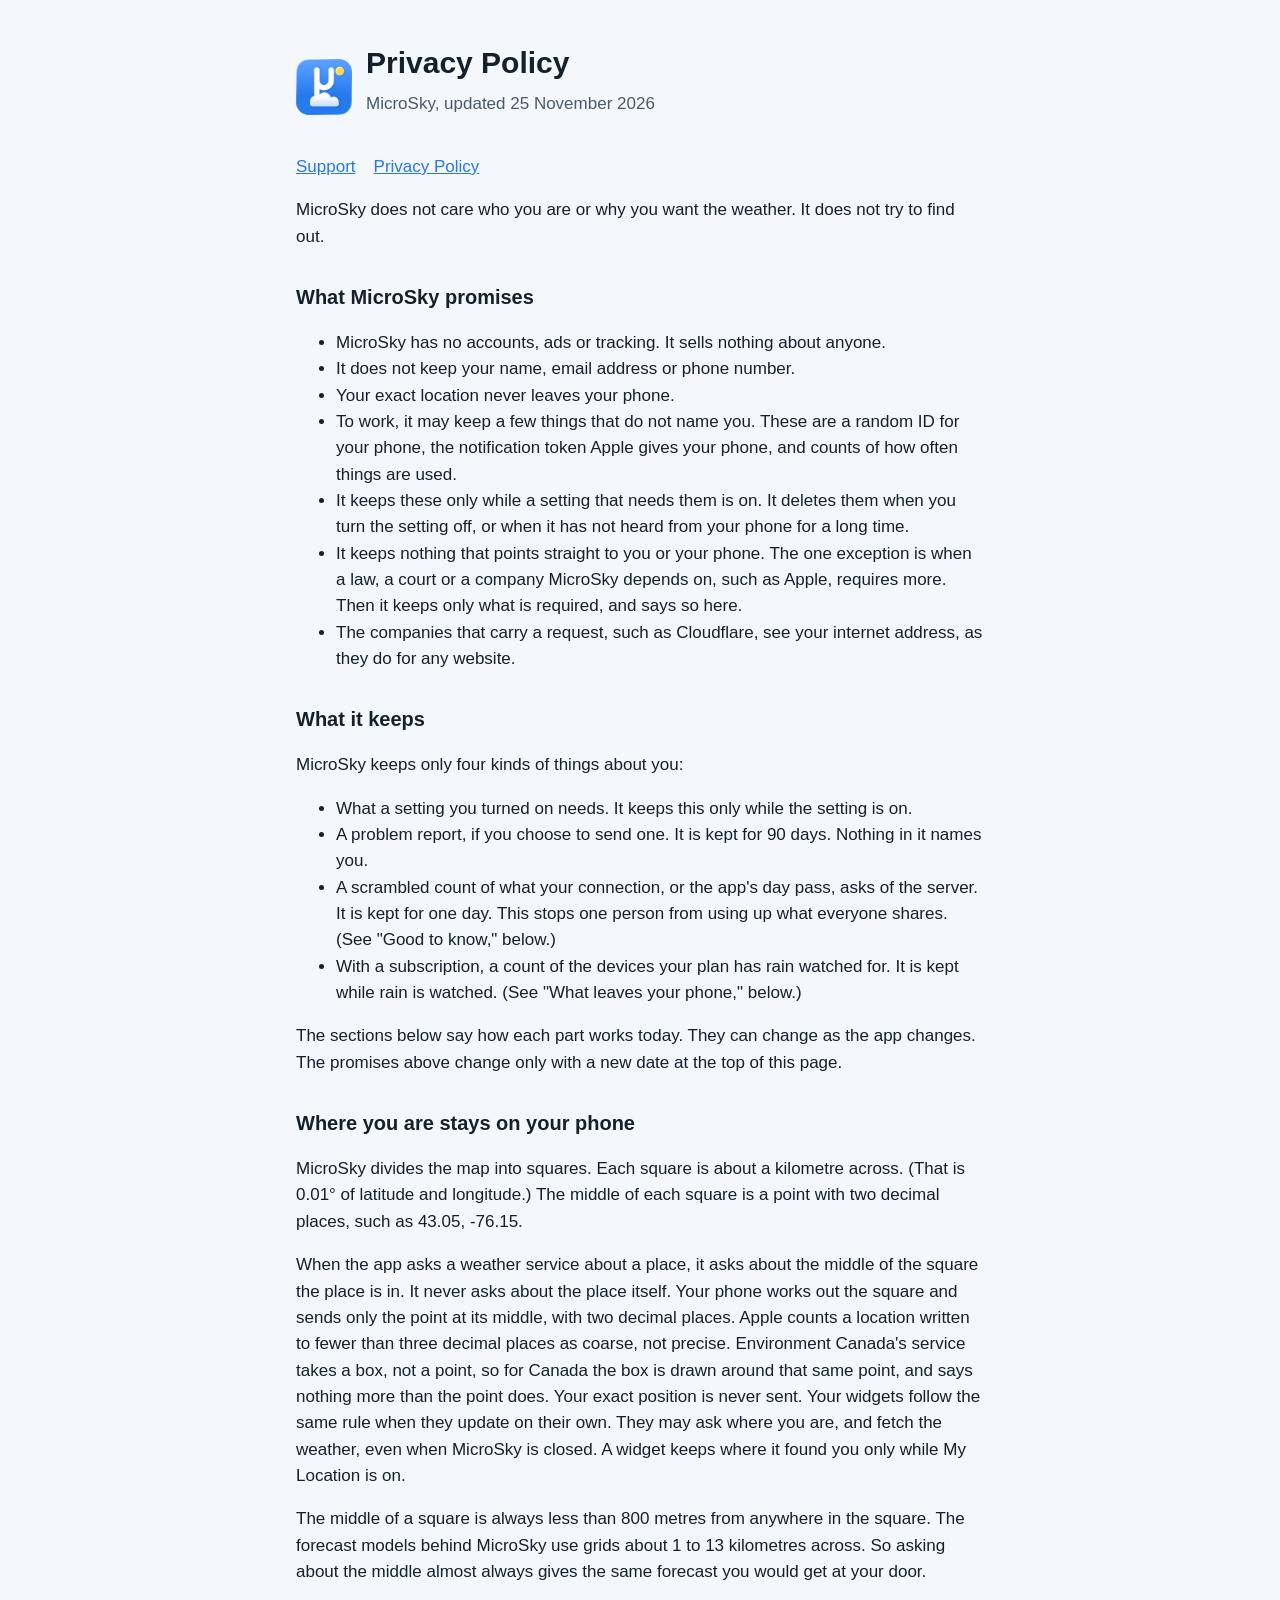
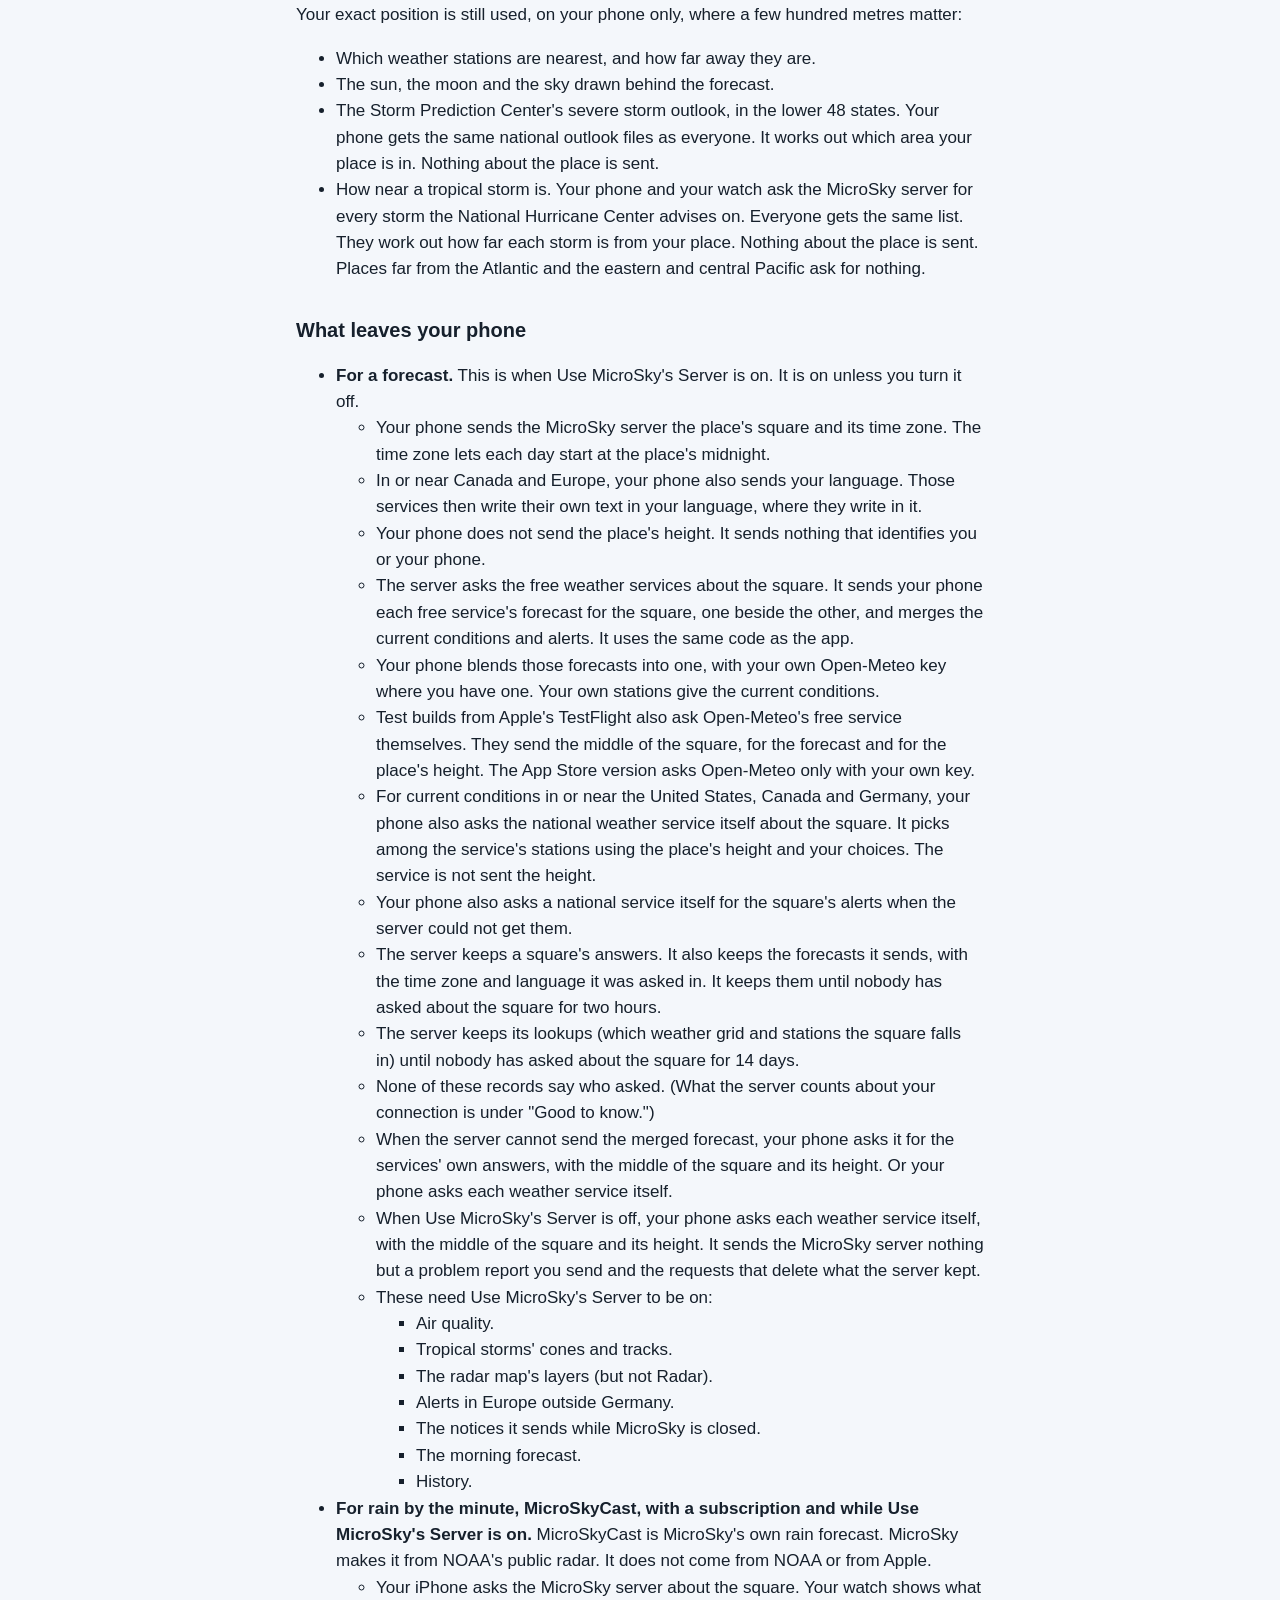
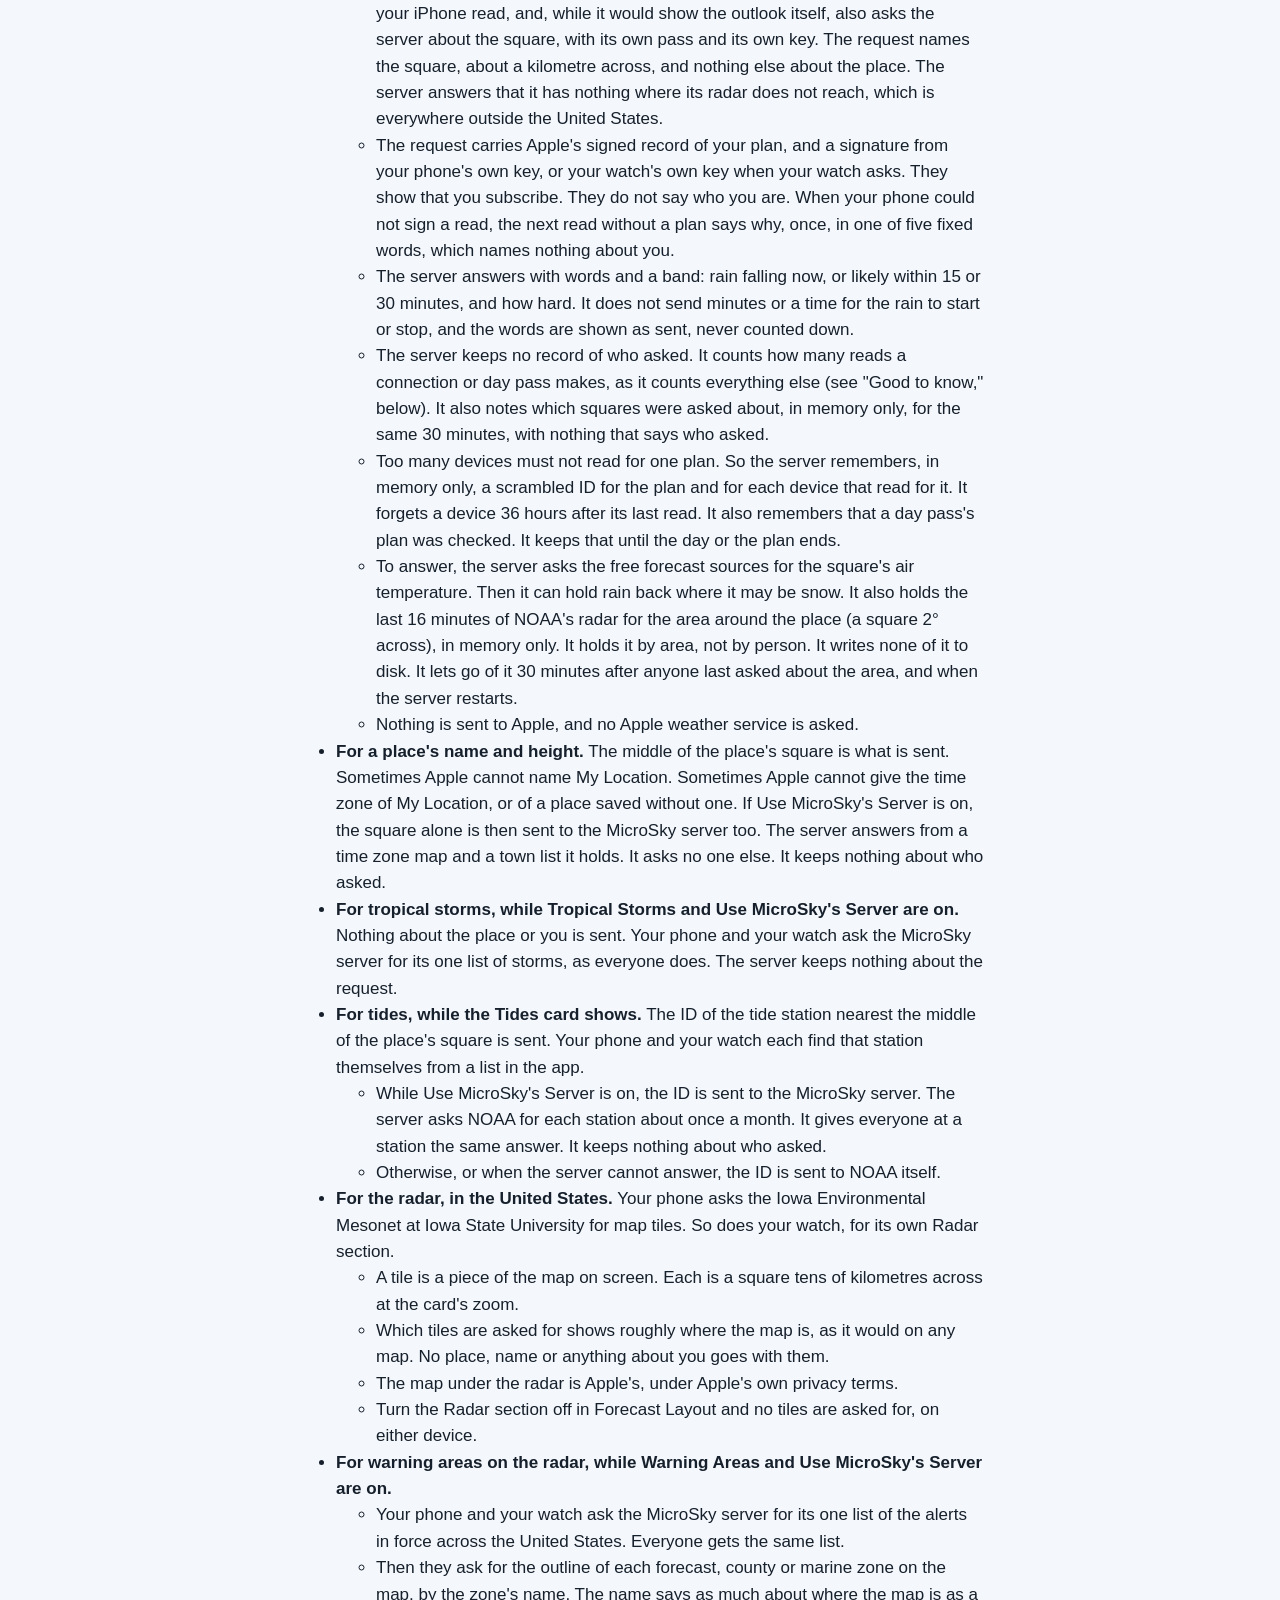
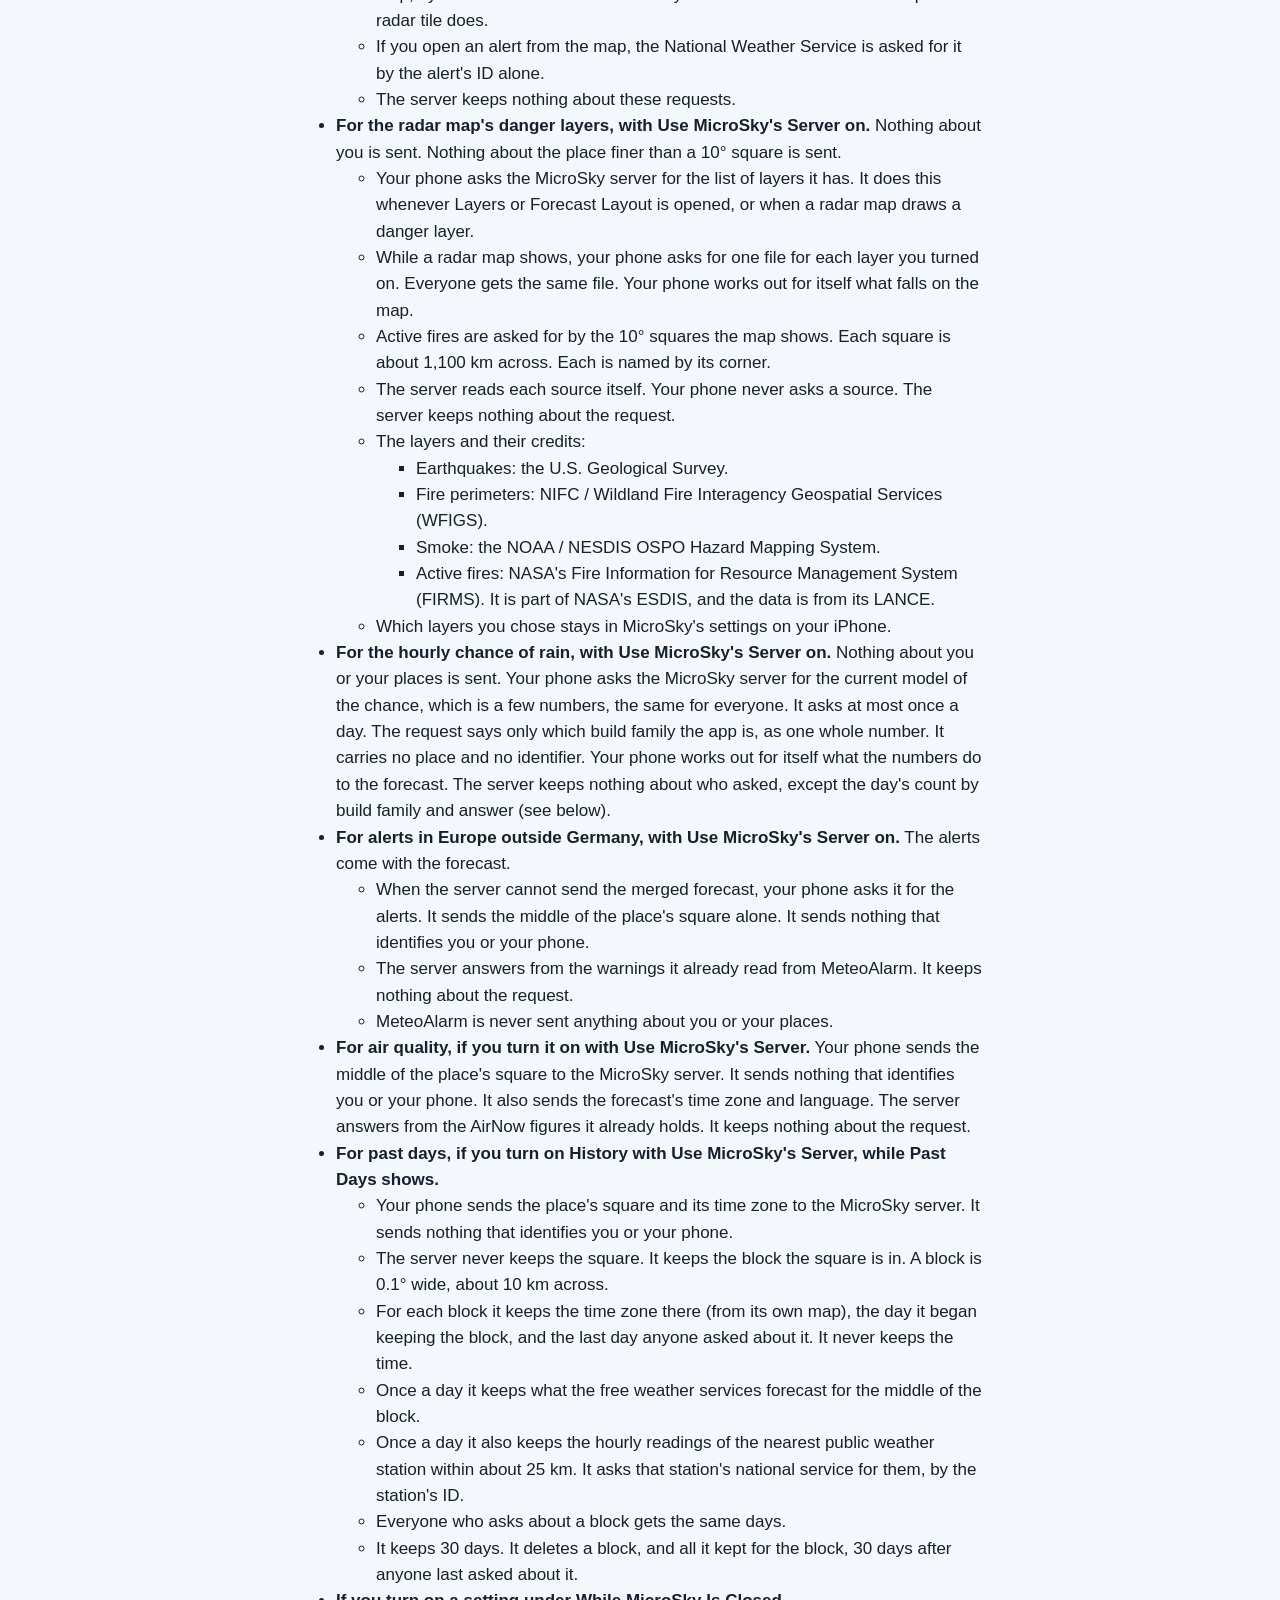
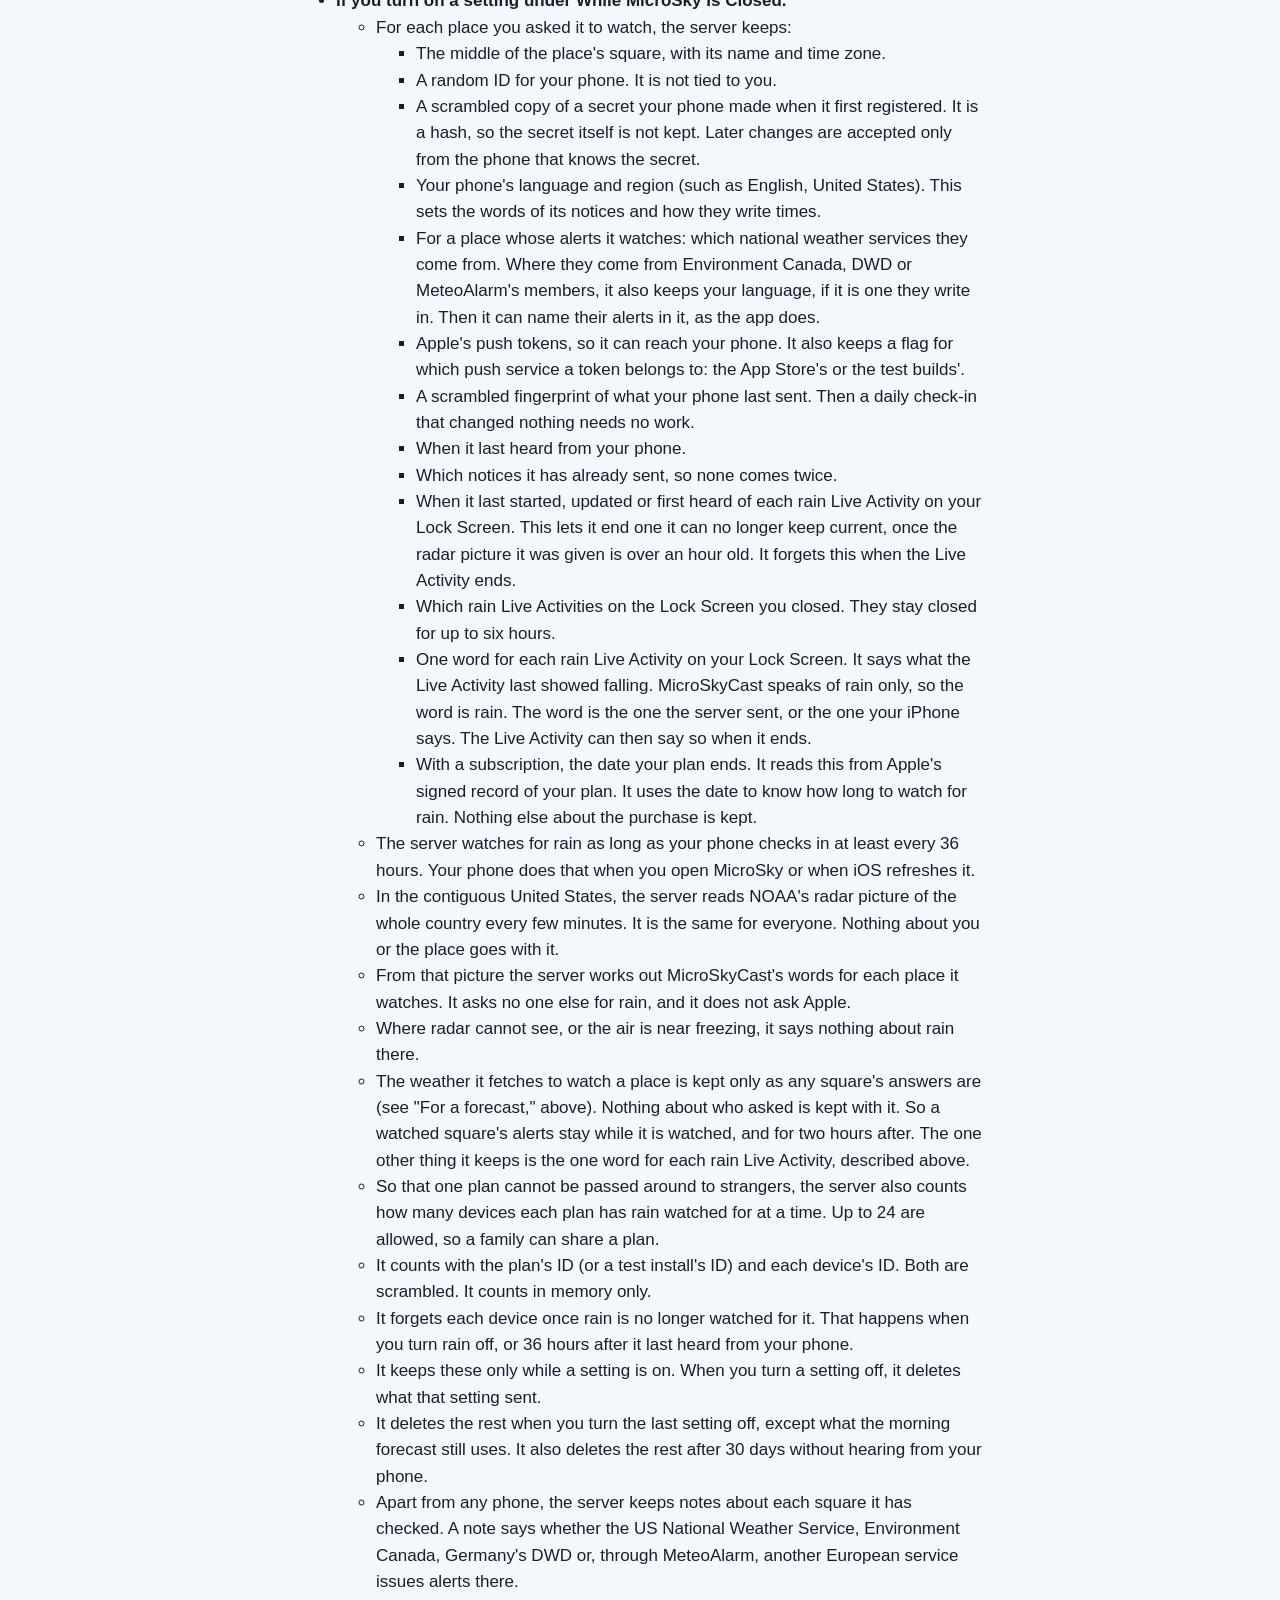
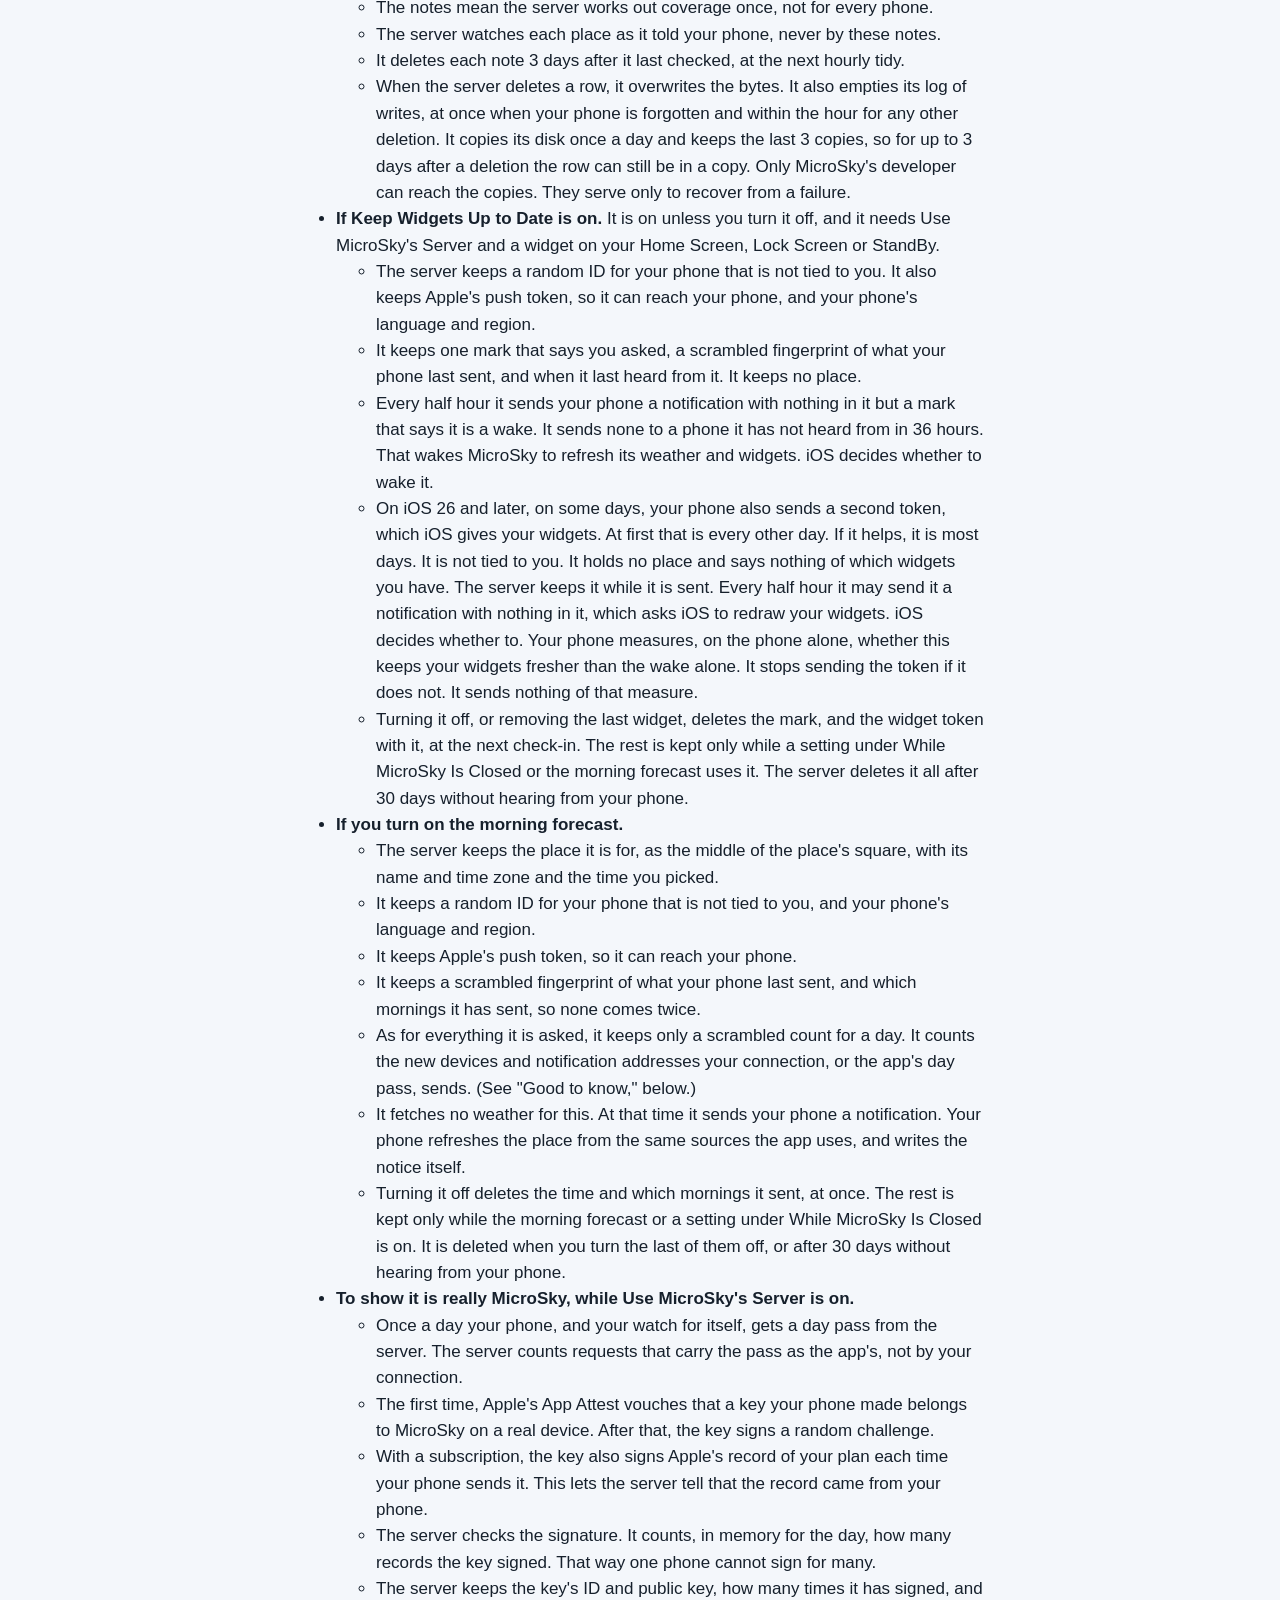
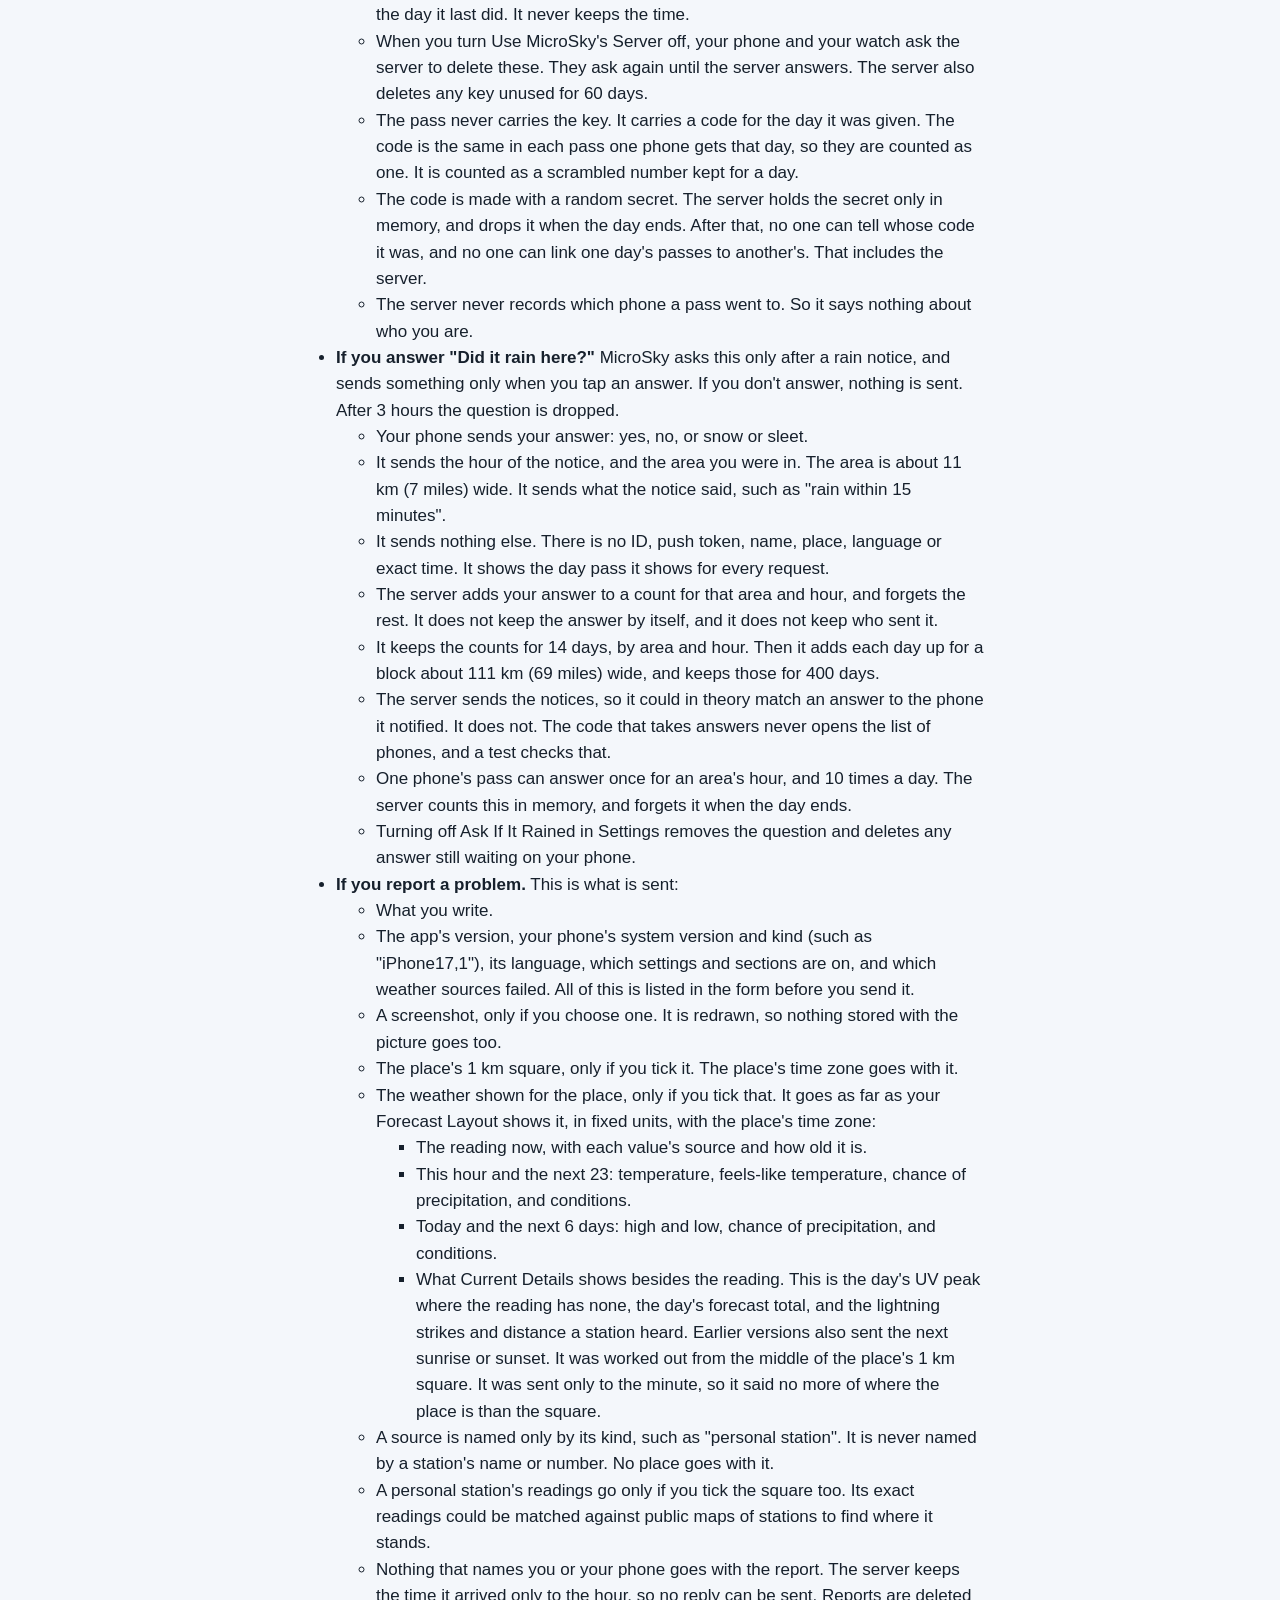
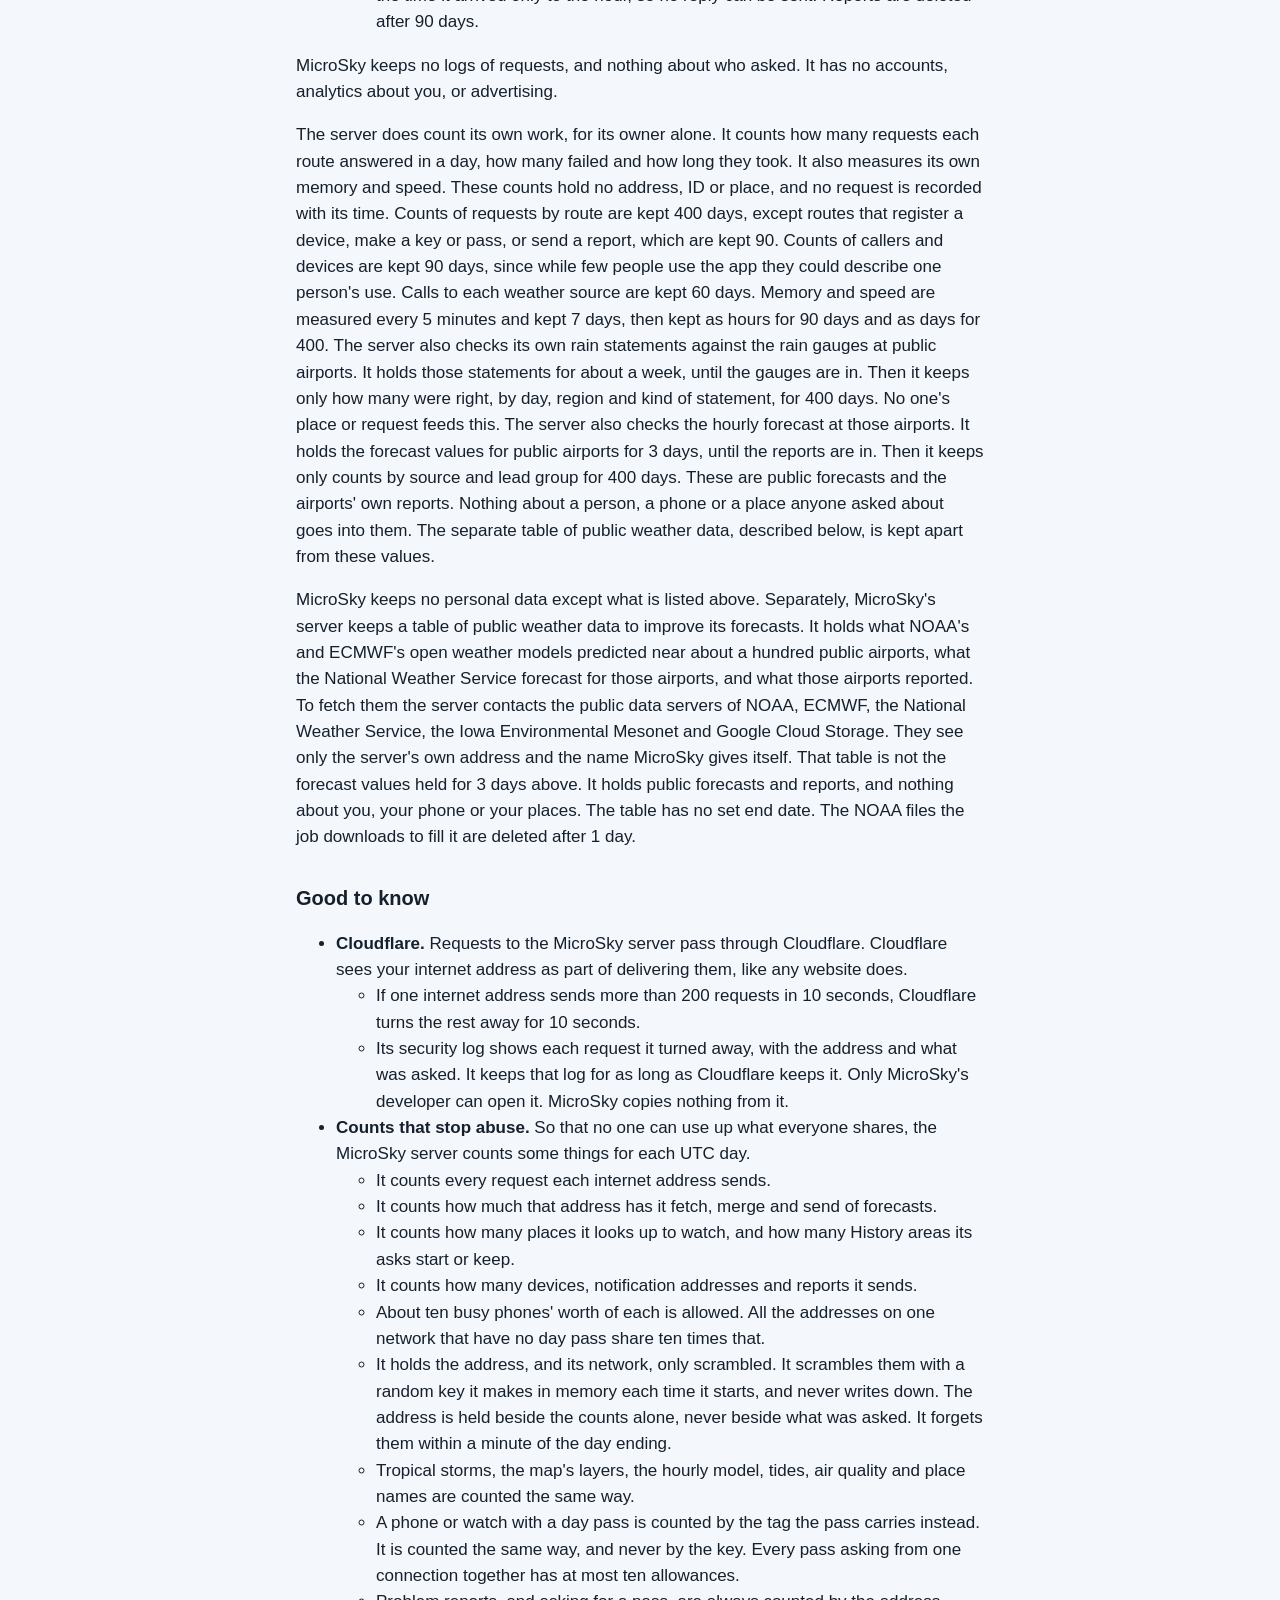
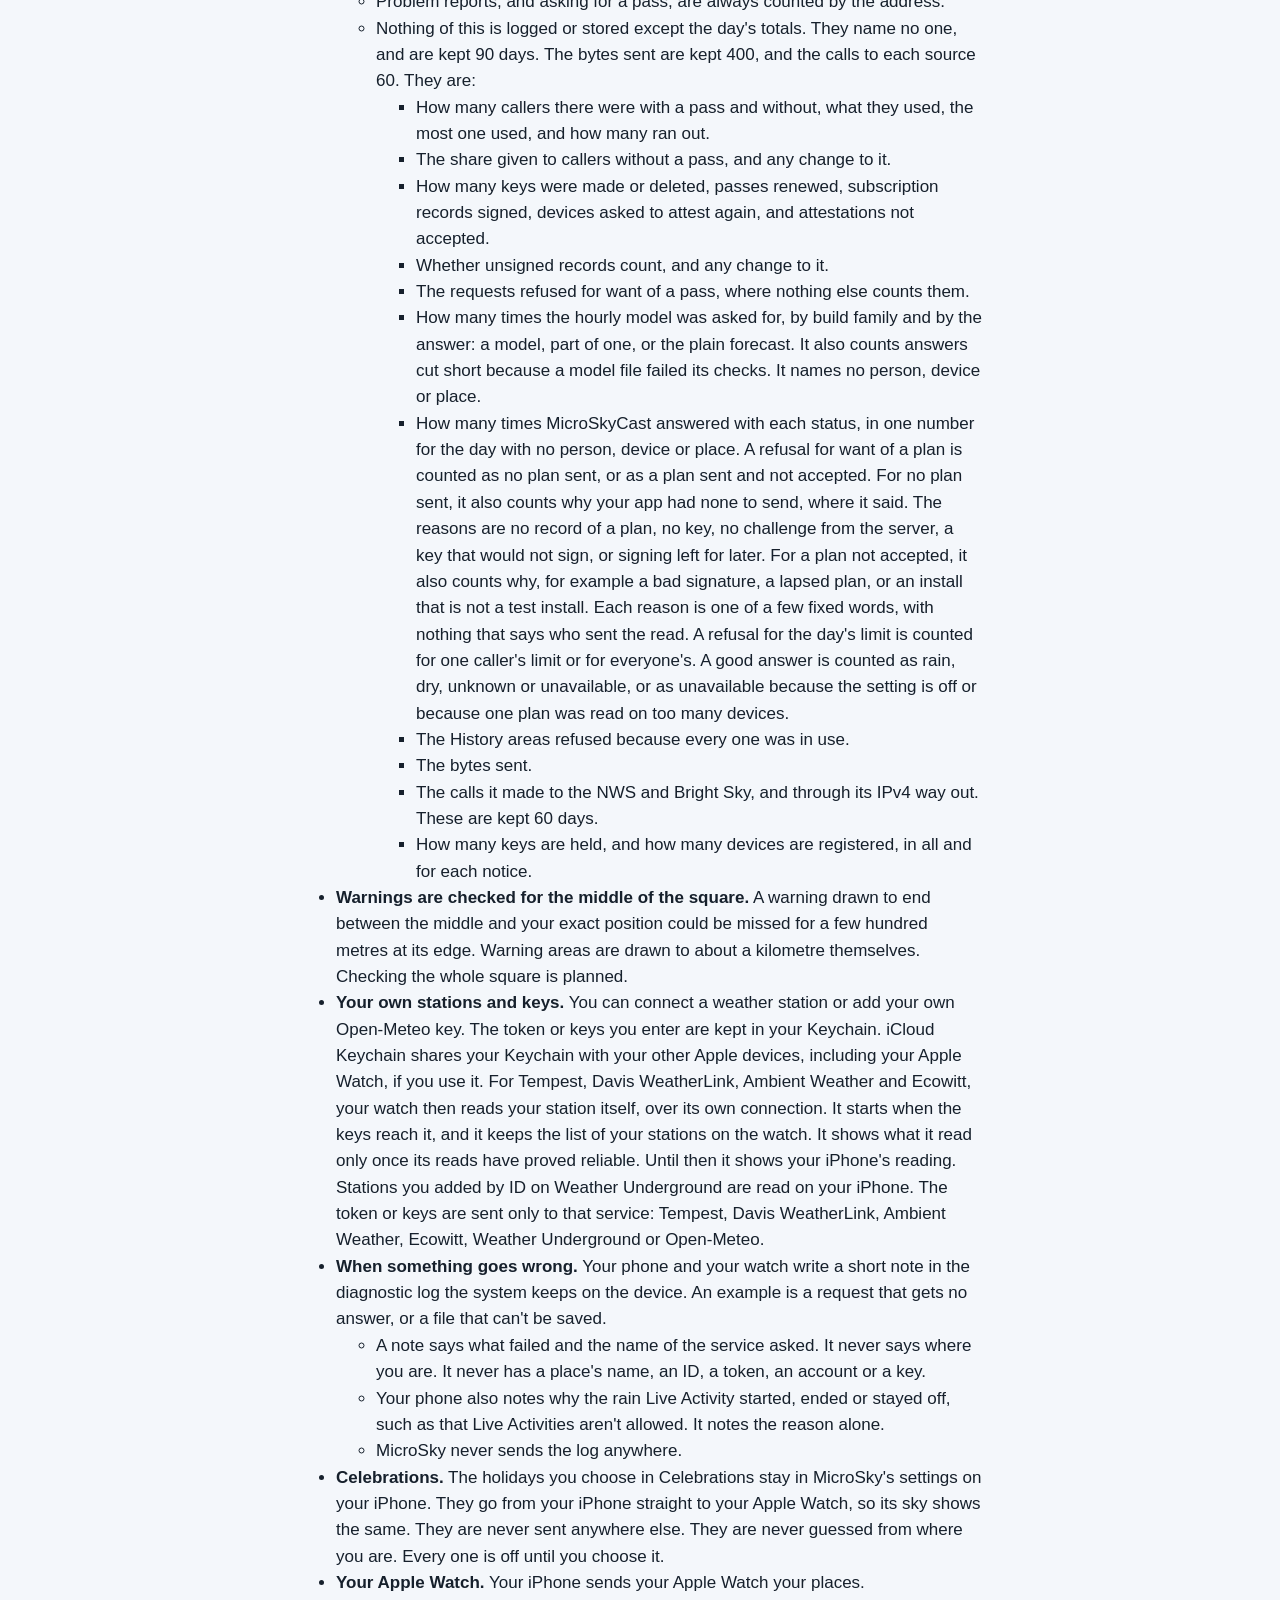
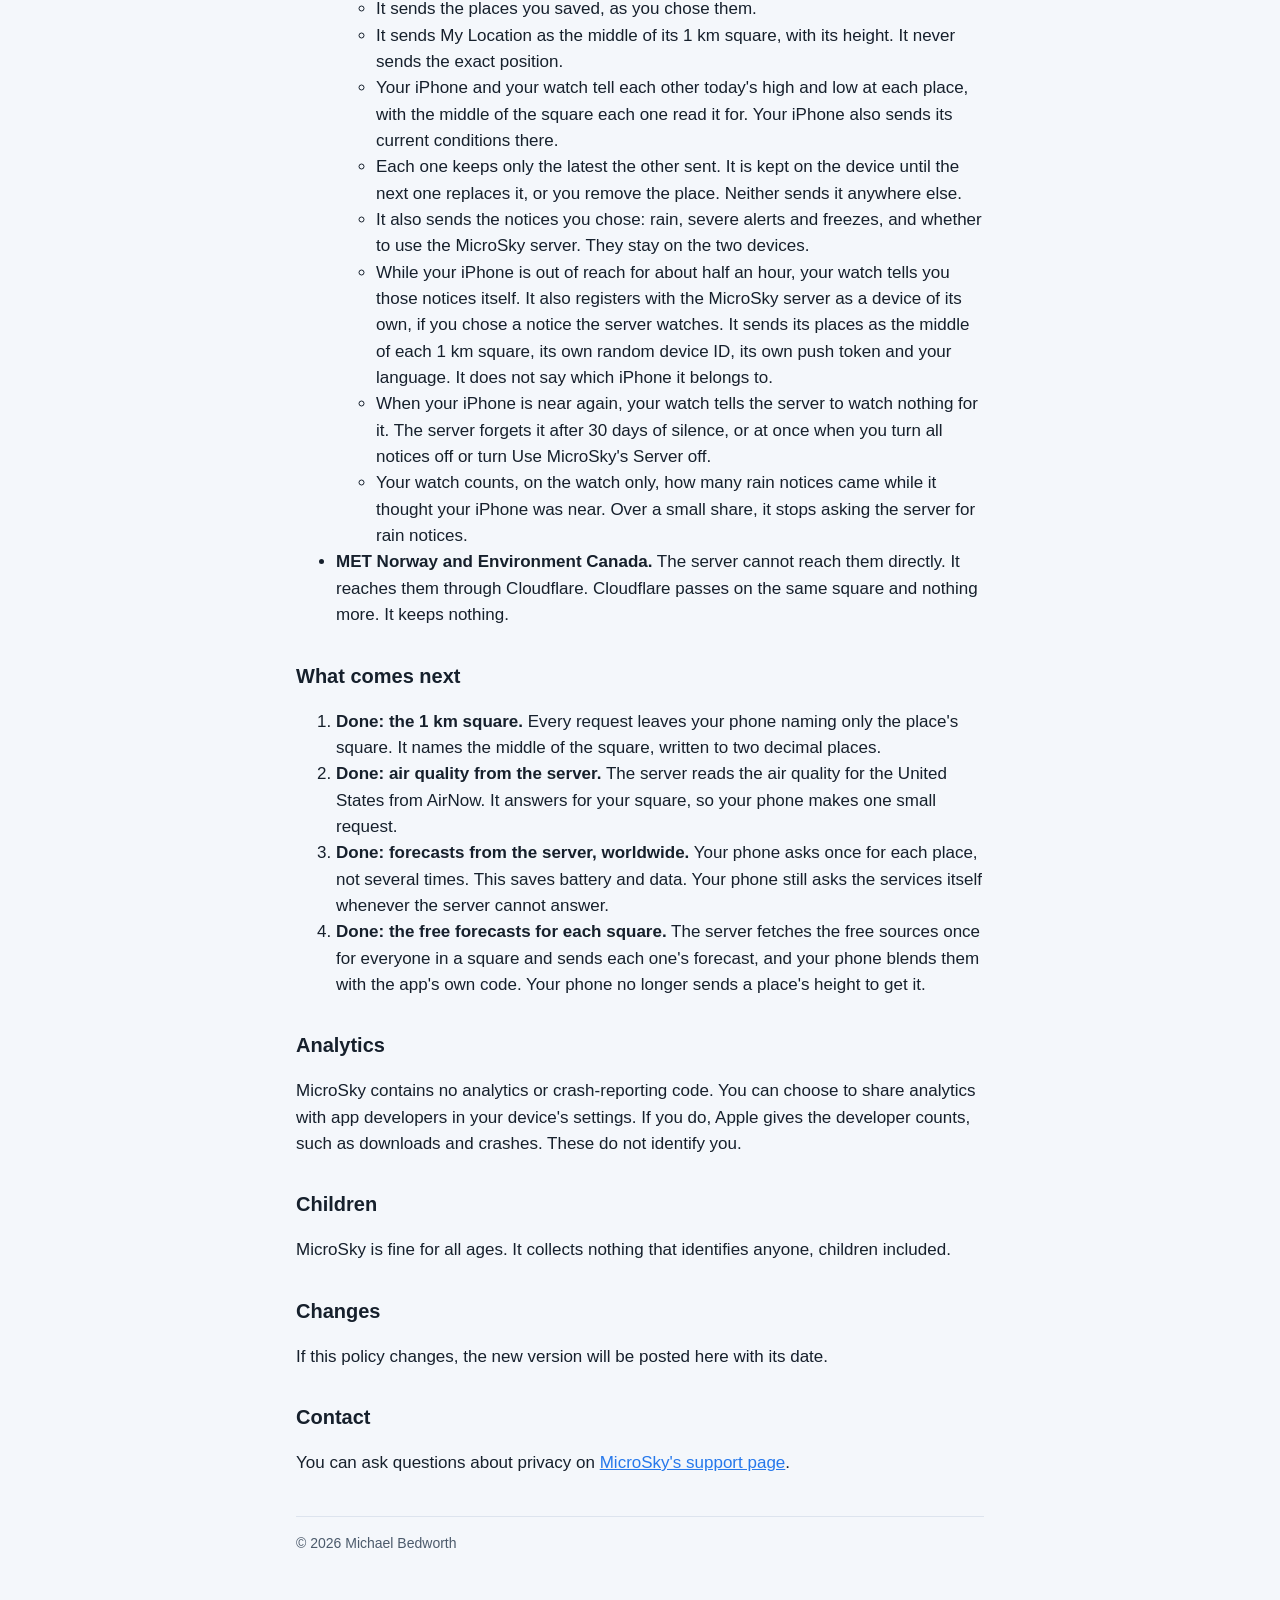
==== commit f7a582f5: "Privacy: seven days, what a problem report sends, the watch reading your station, test builds and Op" ====
--- a/privacy/index.html
+++ b/privacy/index.html
@@ -12,7 +12,7 @@
     <img src="../icon.png" alt="">
     <div>
       <h1>Privacy Policy</h1>
-      <p class="lede">MicroSky, updated 24 November 2026</p>
+      <p class="lede">MicroSky, updated 25 November 2026</p>
     </div>
   </header>
   <nav><a href="../">Support</a><a href="./">Privacy Policy</a></nav>
@@ -74,6 +74,8 @@
 </li>
 <li>Your phone blends those forecasts into one, with your own Open-Meteo key where you have one. Your own stations give the current conditions.
 </li>
+<li>Test builds from Apple's TestFlight also ask Open-Meteo's free service themselves. They send the middle of the square, for the forecast and for the place's height. The App Store version asks Open-Meteo only with your own key.
+</li>
 <li>For current conditions in or near the United States, Canada and Germany, your phone also asks the national weather service itself about the square. It picks among the service's stations using the place's height and your choices. The service is not sent the height.
 </li>
 <li>Your phone also asks a national service itself for the square's alerts when the server could not get them.
@@ -269,7 +271,7 @@
 </li>
 <li>It deletes each note 3 days after it last checked, at the next hourly tidy.
 </li>
-<li>When the server deletes a row, it overwrites the bytes and empties its log of writes at once. It copies its disk once a day and keeps the last 3 copies, so for up to 3 days after a deletion the row can still be in a copy. Only MicroSky's developer can reach the copies. They serve only to recover from a failure.
+<li>When the server deletes a row, it overwrites the bytes. It also empties its log of writes, at once when your phone is forgotten and within the hour for any other deletion. It copies its disk once a day and keeps the last 3 copies, so for up to 3 days after a deletion the row can still be in a copy. Only MicroSky's developer can reach the copies. They serve only to recover from a failure.
 </li></ul>
 </li>
 <li><strong>If Keep Widgets Up to Date is on.</strong> It is on unless you turn it off, and it needs Use MicroSky's Server and a widget on your Home Screen, Lock Screen or StandBy.
@@ -358,9 +360,9 @@
 </li>
 <li>This hour and the next 23: temperature, feels-like temperature, chance of precipitation, and conditions.
 </li>
-<li>Today and the next 9 days: high and low, chance of precipitation, and conditions.
-</li>
-<li>What Current Details shows besides the reading. This is the day's UV peak or forecast total where the reading has none, the next sunrise or sunset, and the lightning strikes and distance a station heard. The sunrise or sunset is worked out from the middle of the place's 1 km square. It is sent only to the minute, so it says no more of where the place is than the square does.
+<li>Today and the next 6 days: high and low, chance of precipitation, and conditions.
+</li>
+<li>What Current Details shows besides the reading. This is the day's UV peak where the reading has none, the day's forecast total, and the lightning strikes and distance a station heard. Earlier versions also sent the next sunrise or sunset. It was worked out from the middle of the place's 1 km square. It was sent only to the minute, so it said no more of where the place is than the square.
 </li></ul>
 </li>
 <li>A source is named only by its kind, such as "personal station". It is never named by a station's name or number. No place goes with it.
@@ -430,7 +432,7 @@
 </li>
 <li><strong>Warnings are checked for the middle of the square.</strong> A warning drawn to end between the middle and your exact position could be missed for a few hundred metres at its edge. Warning areas are drawn to about a kilometre themselves. Checking the whole square is planned.
 </li>
-<li><strong>Your own stations and keys.</strong> You can connect a weather station or add your own Open-Meteo key. The token or keys you enter are kept in your Keychain. iCloud Keychain shares your Keychain with your other Apple devices, if you use it. The token or keys are sent only to that service: Tempest, Davis WeatherLink, Ambient Weather, Ecowitt, Weather Underground or Open-Meteo.
+<li><strong>Your own stations and keys.</strong> You can connect a weather station or add your own Open-Meteo key. The token or keys you enter are kept in your Keychain. iCloud Keychain shares your Keychain with your other Apple devices, including your Apple Watch, if you use it. For Tempest, Davis WeatherLink, Ambient Weather and Ecowitt, your watch then reads your station itself, over its own connection. It starts when the keys reach it, and it keeps the list of your stations on the watch. It shows what it read only once its reads have proved reliable. Until then it shows your iPhone's reading. Stations you added by ID on Weather Underground are read on your iPhone. The token or keys are sent only to that service: Tempest, Davis WeatherLink, Ambient Weather, Ecowitt, Weather Underground or Open-Meteo.
 </li>
 <li><strong>When something goes wrong.</strong> Your phone and your watch write a short note in the diagnostic log the system keeps on the device. An example is a request that gets no answer, or a file that can't be saved.
 <ul>
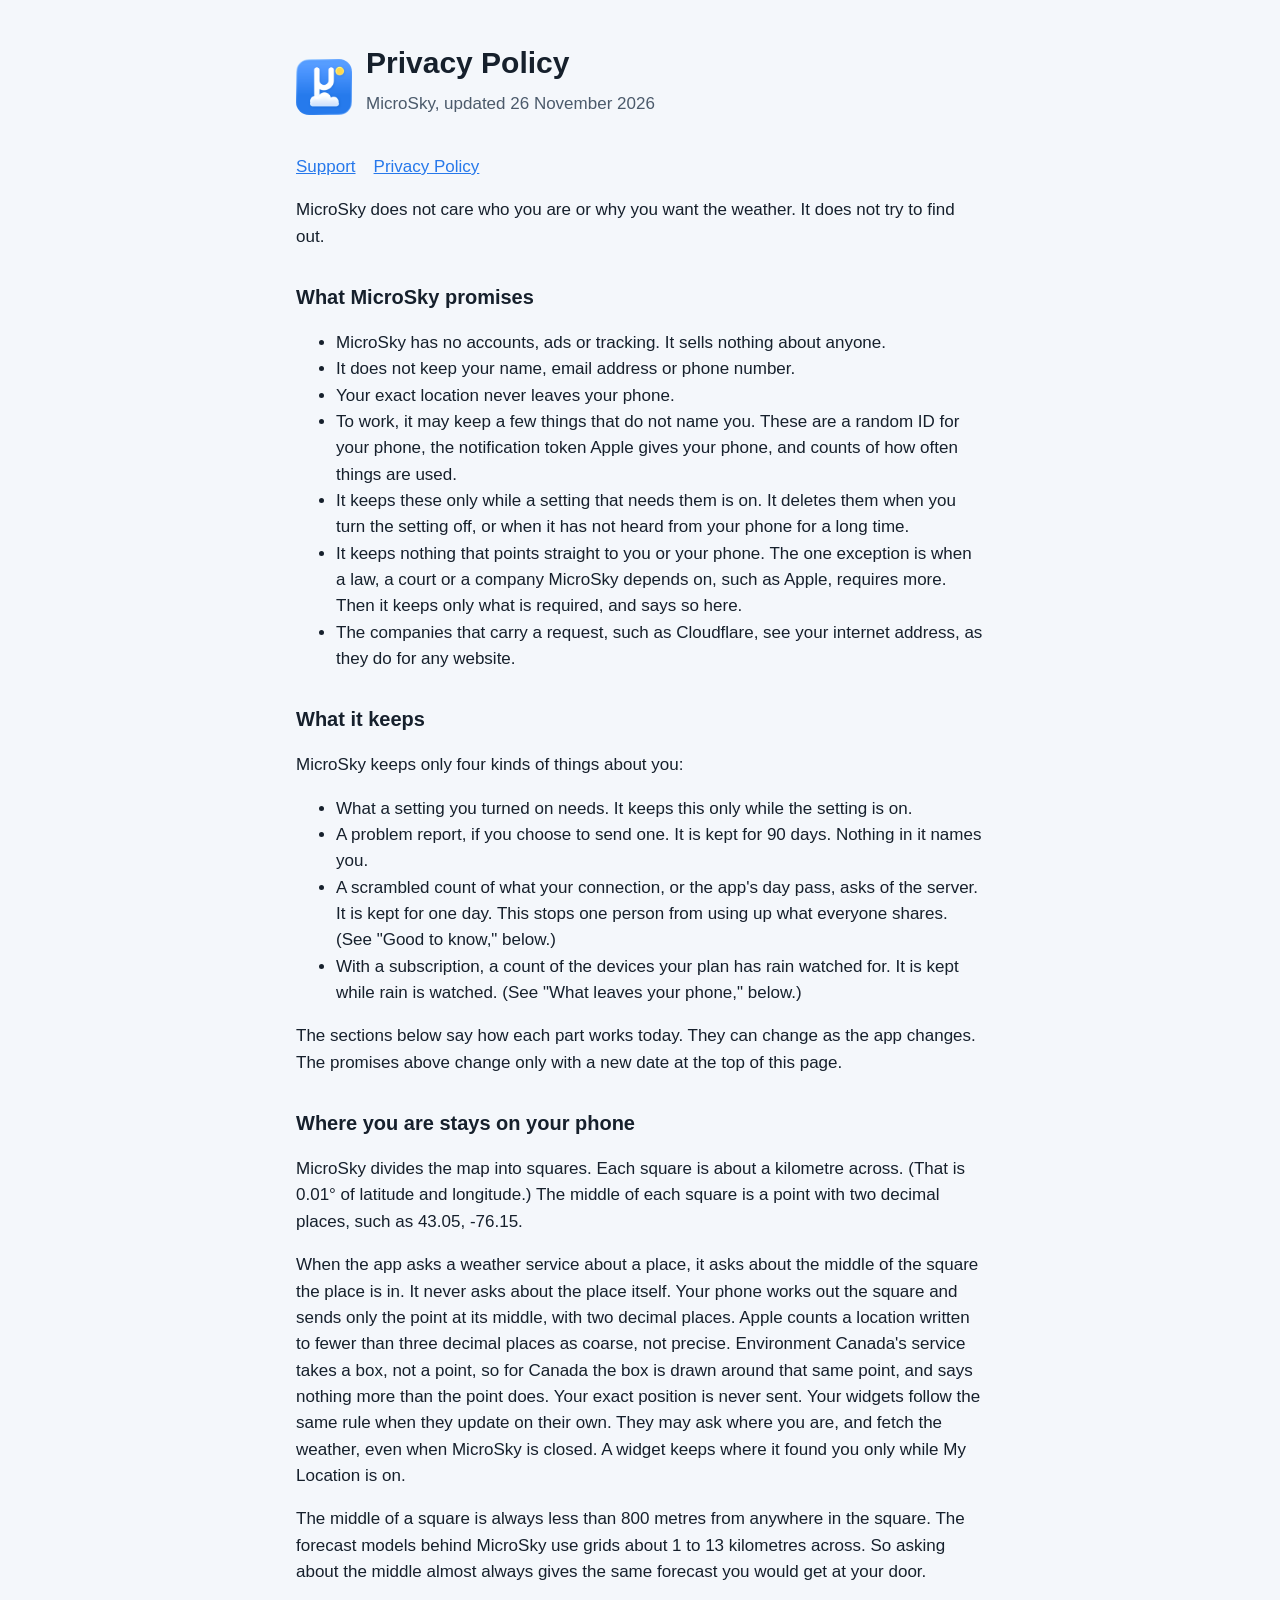
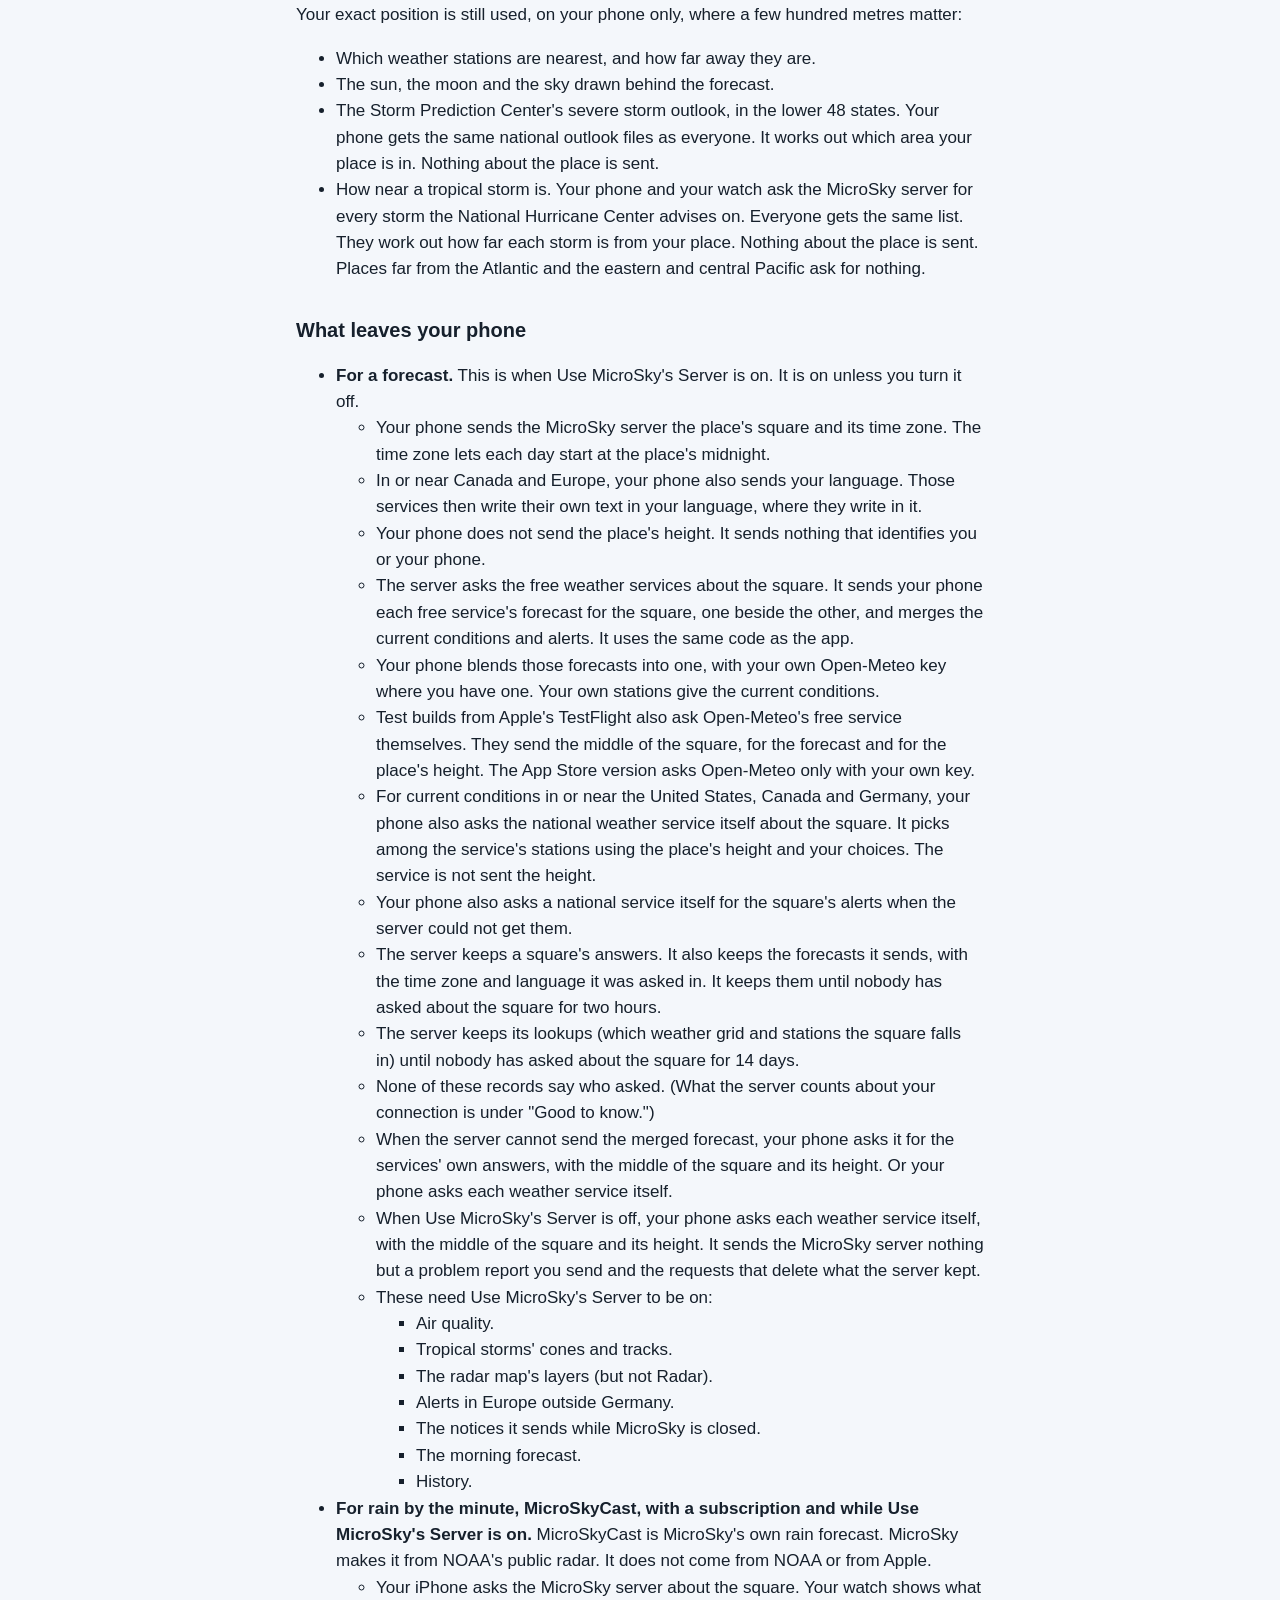
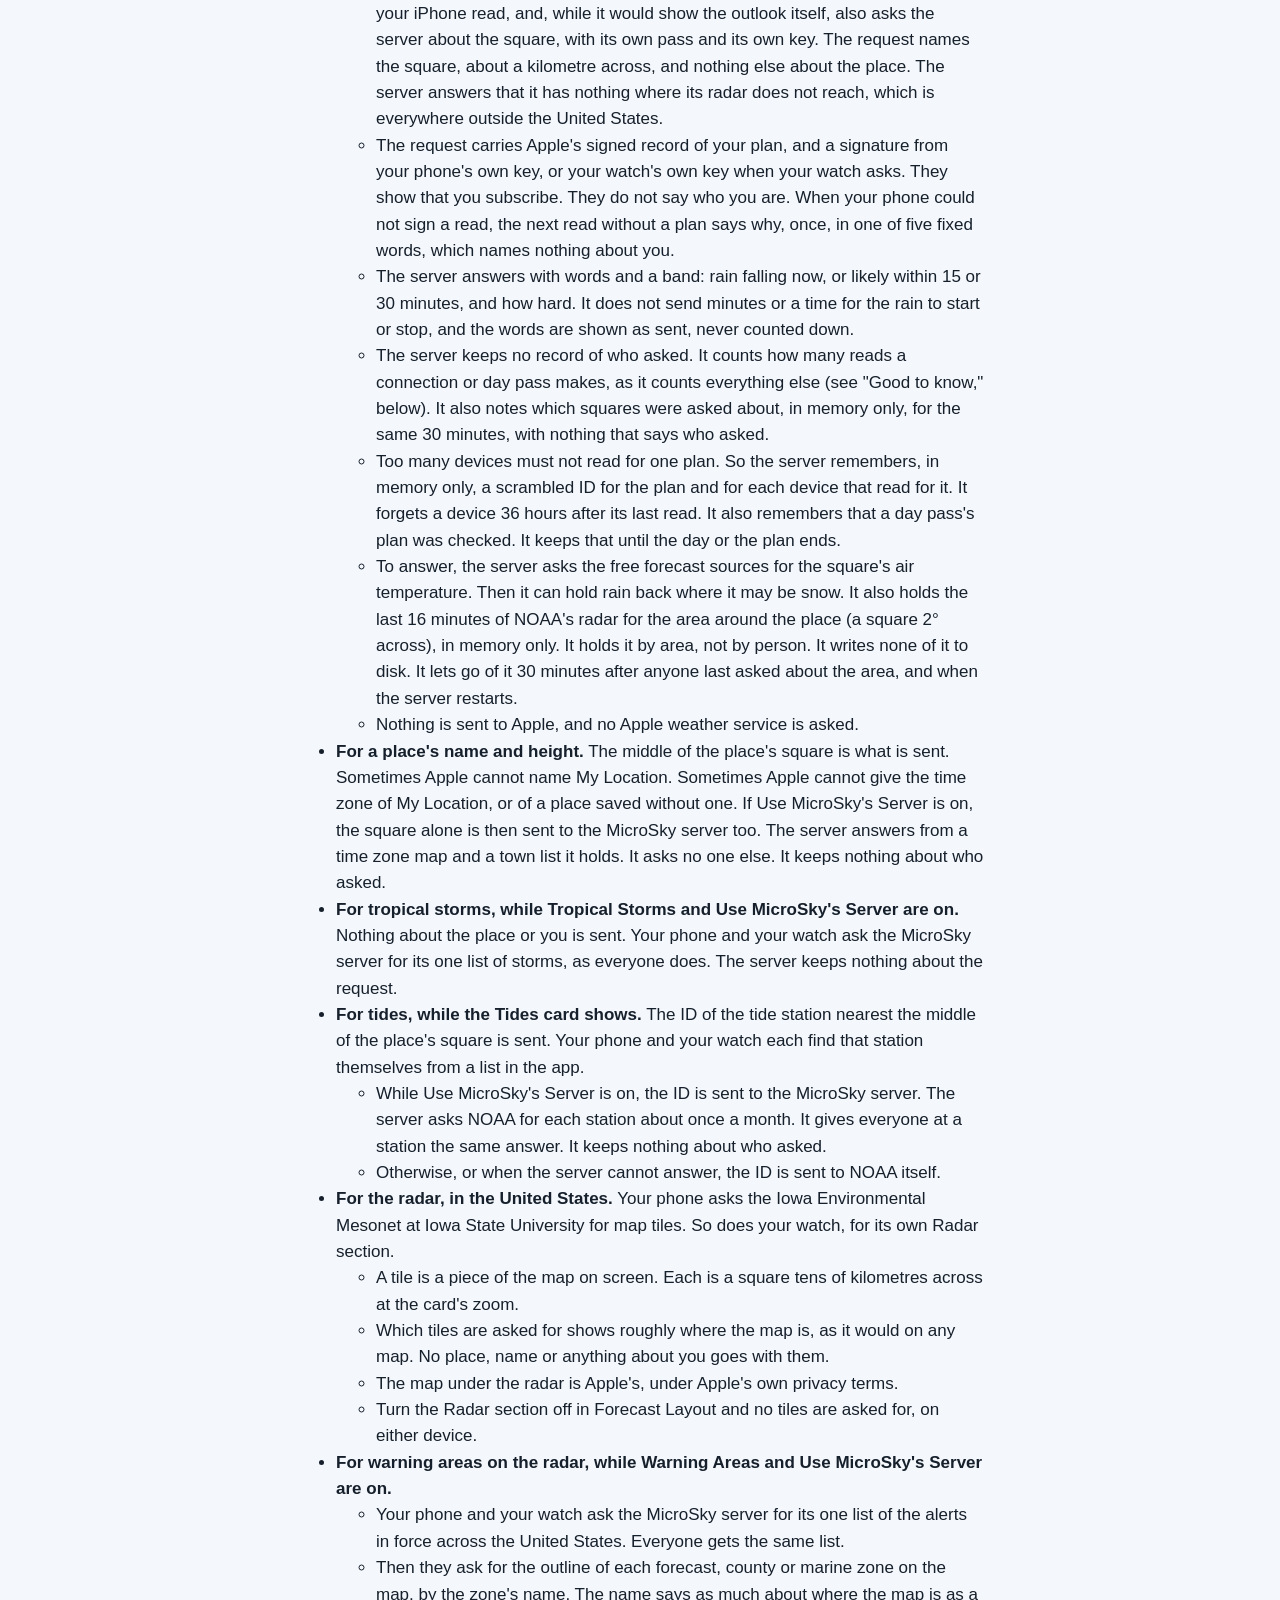
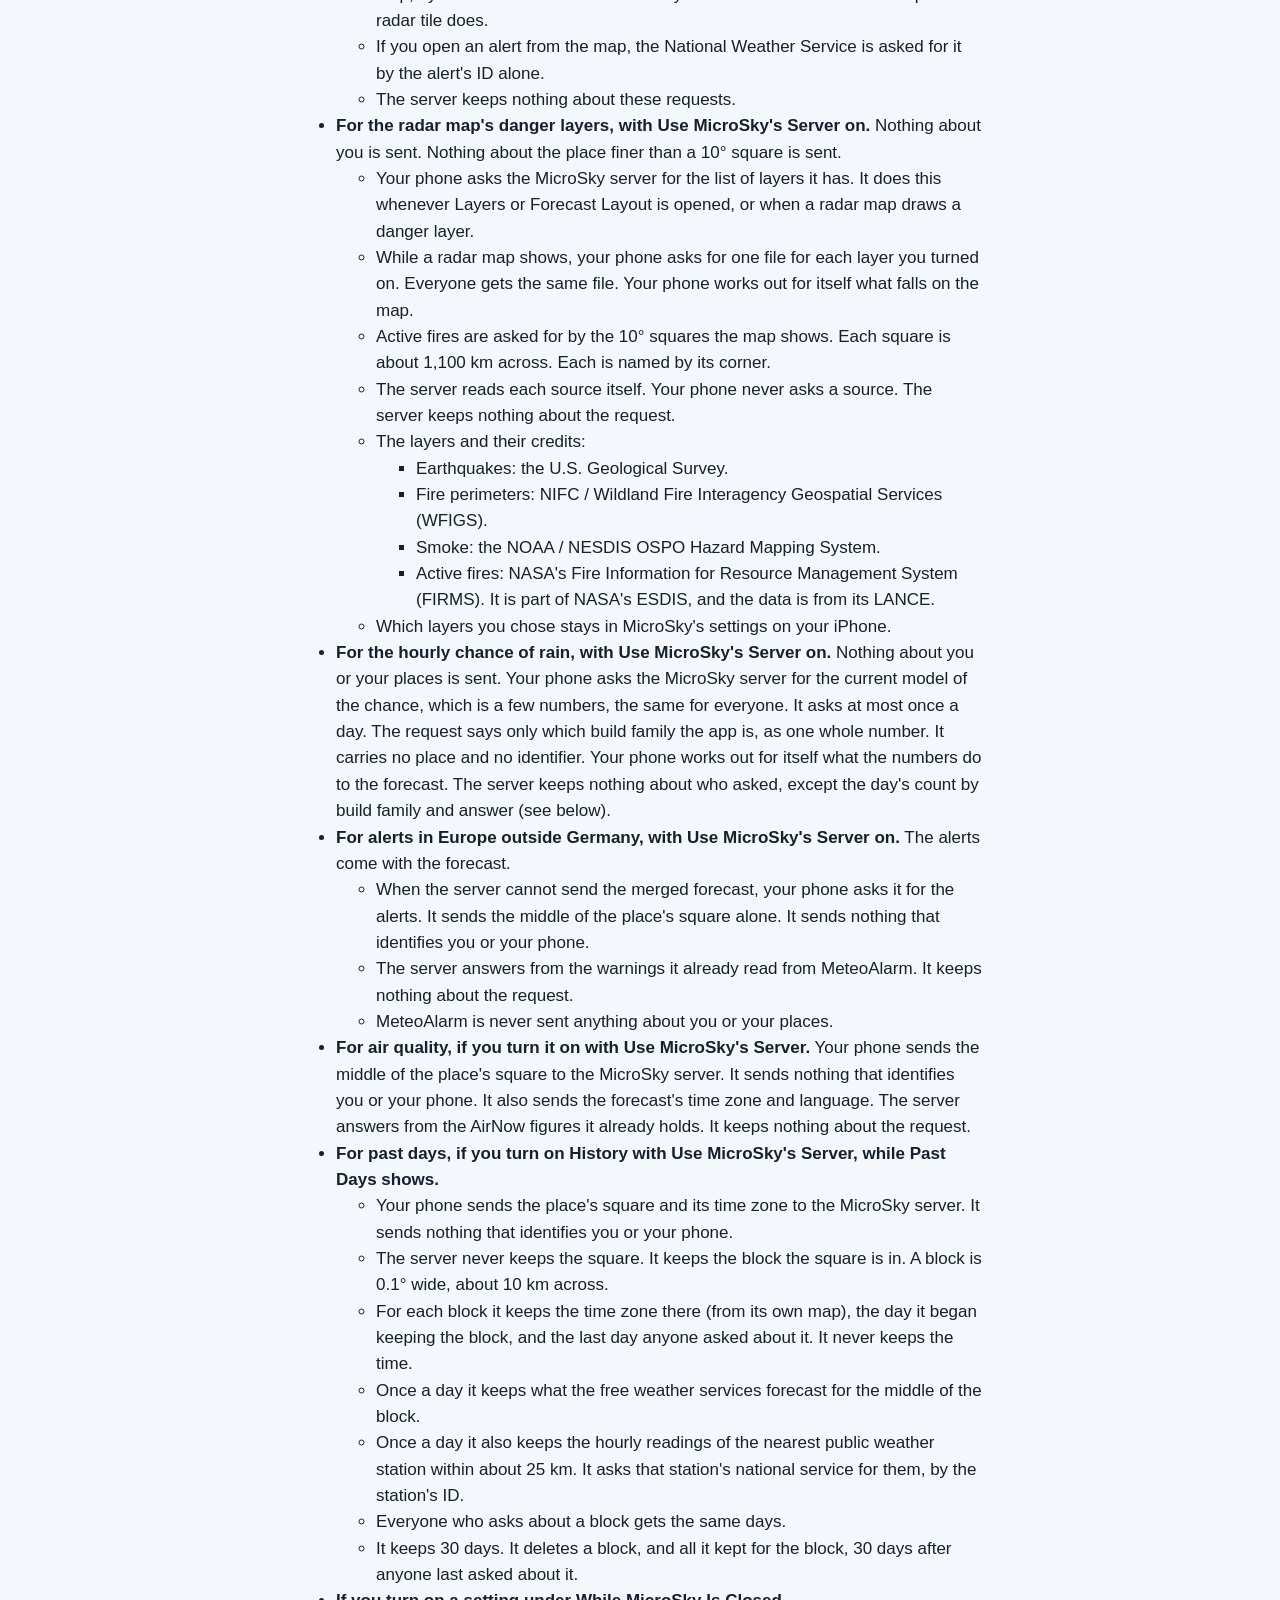
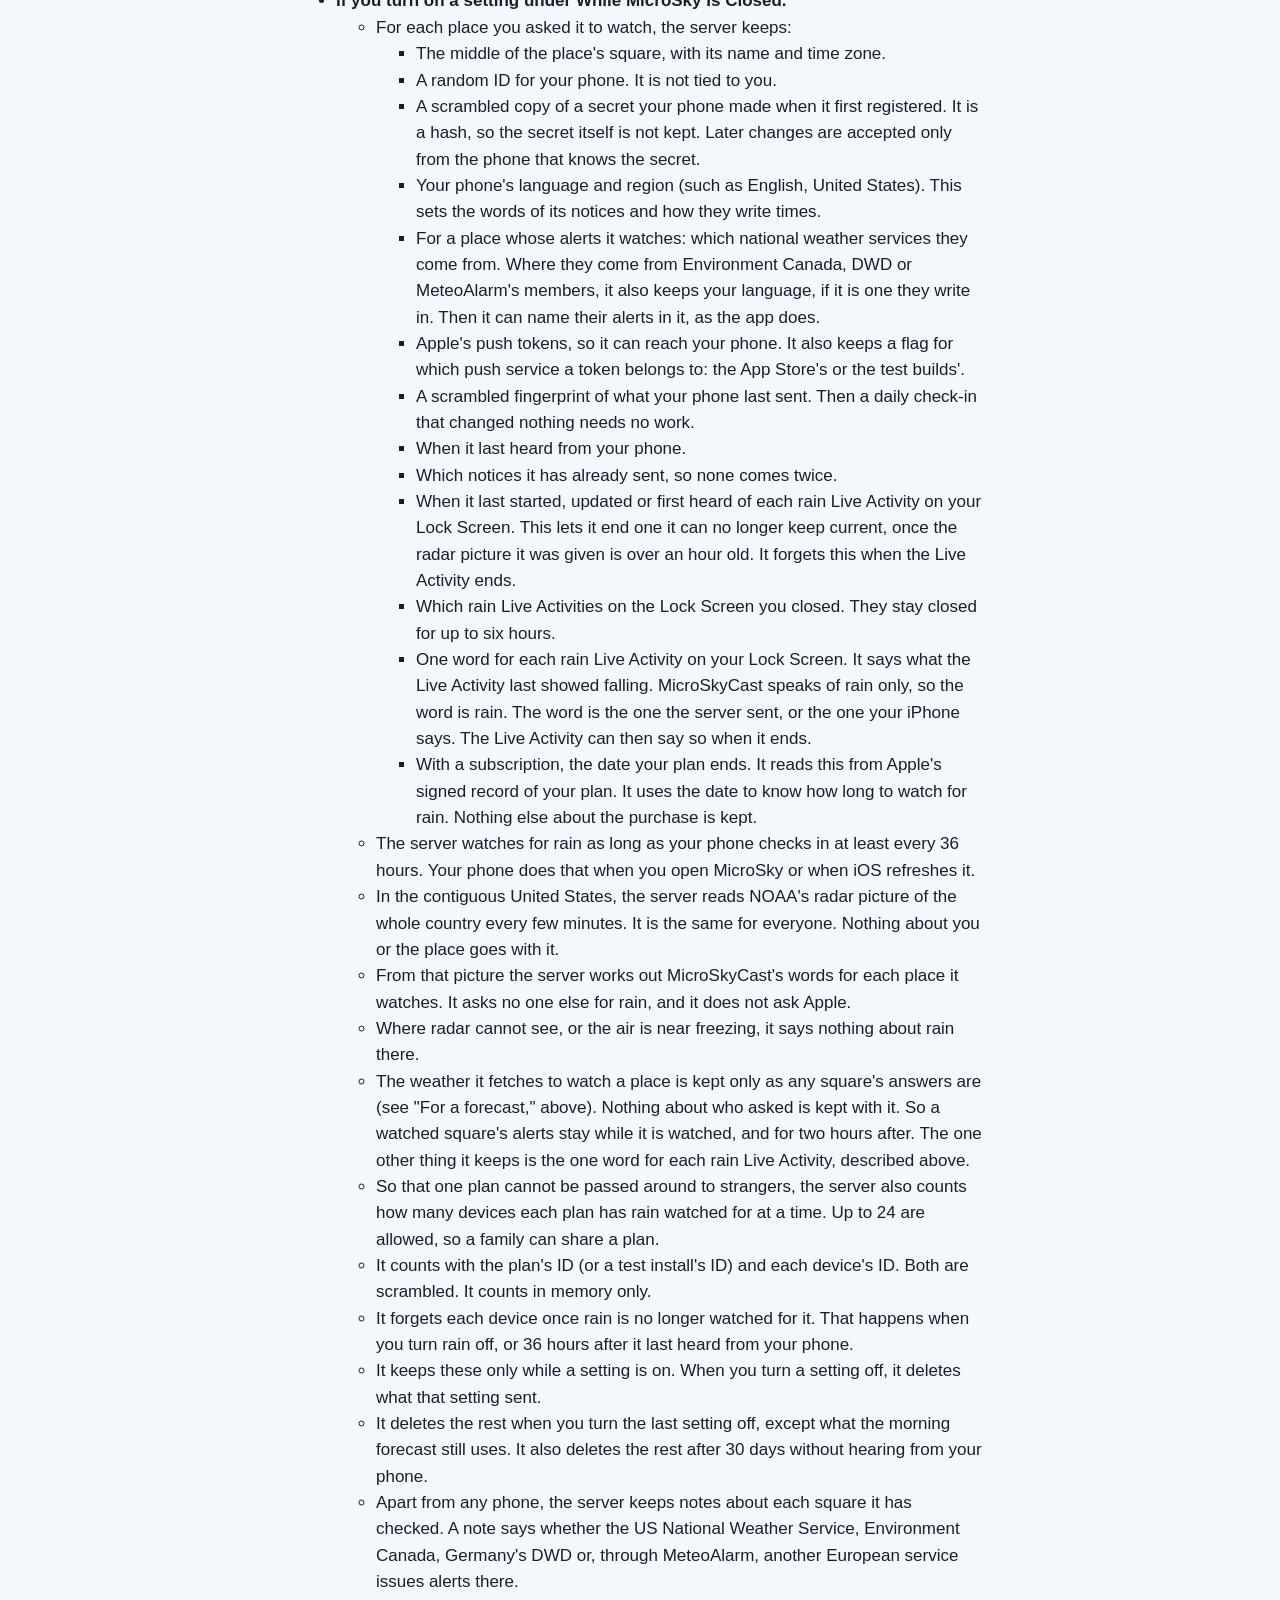
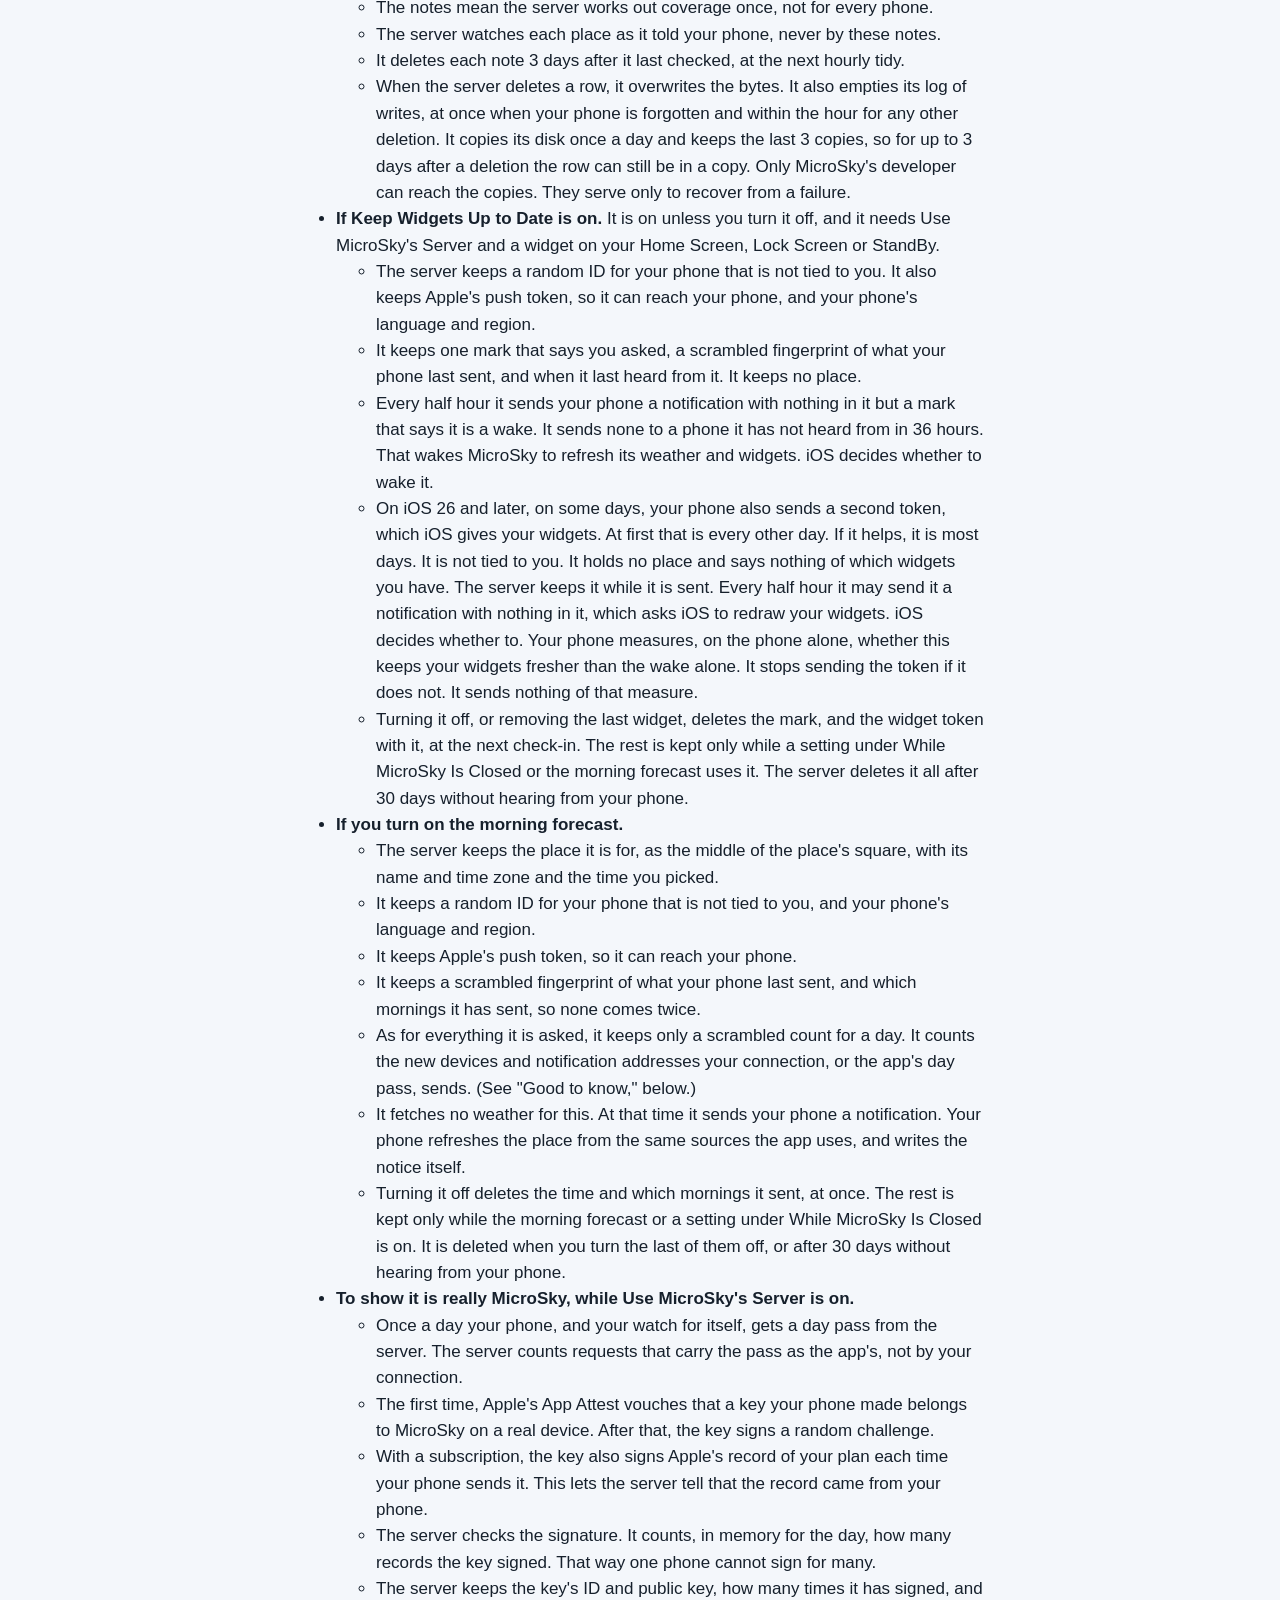
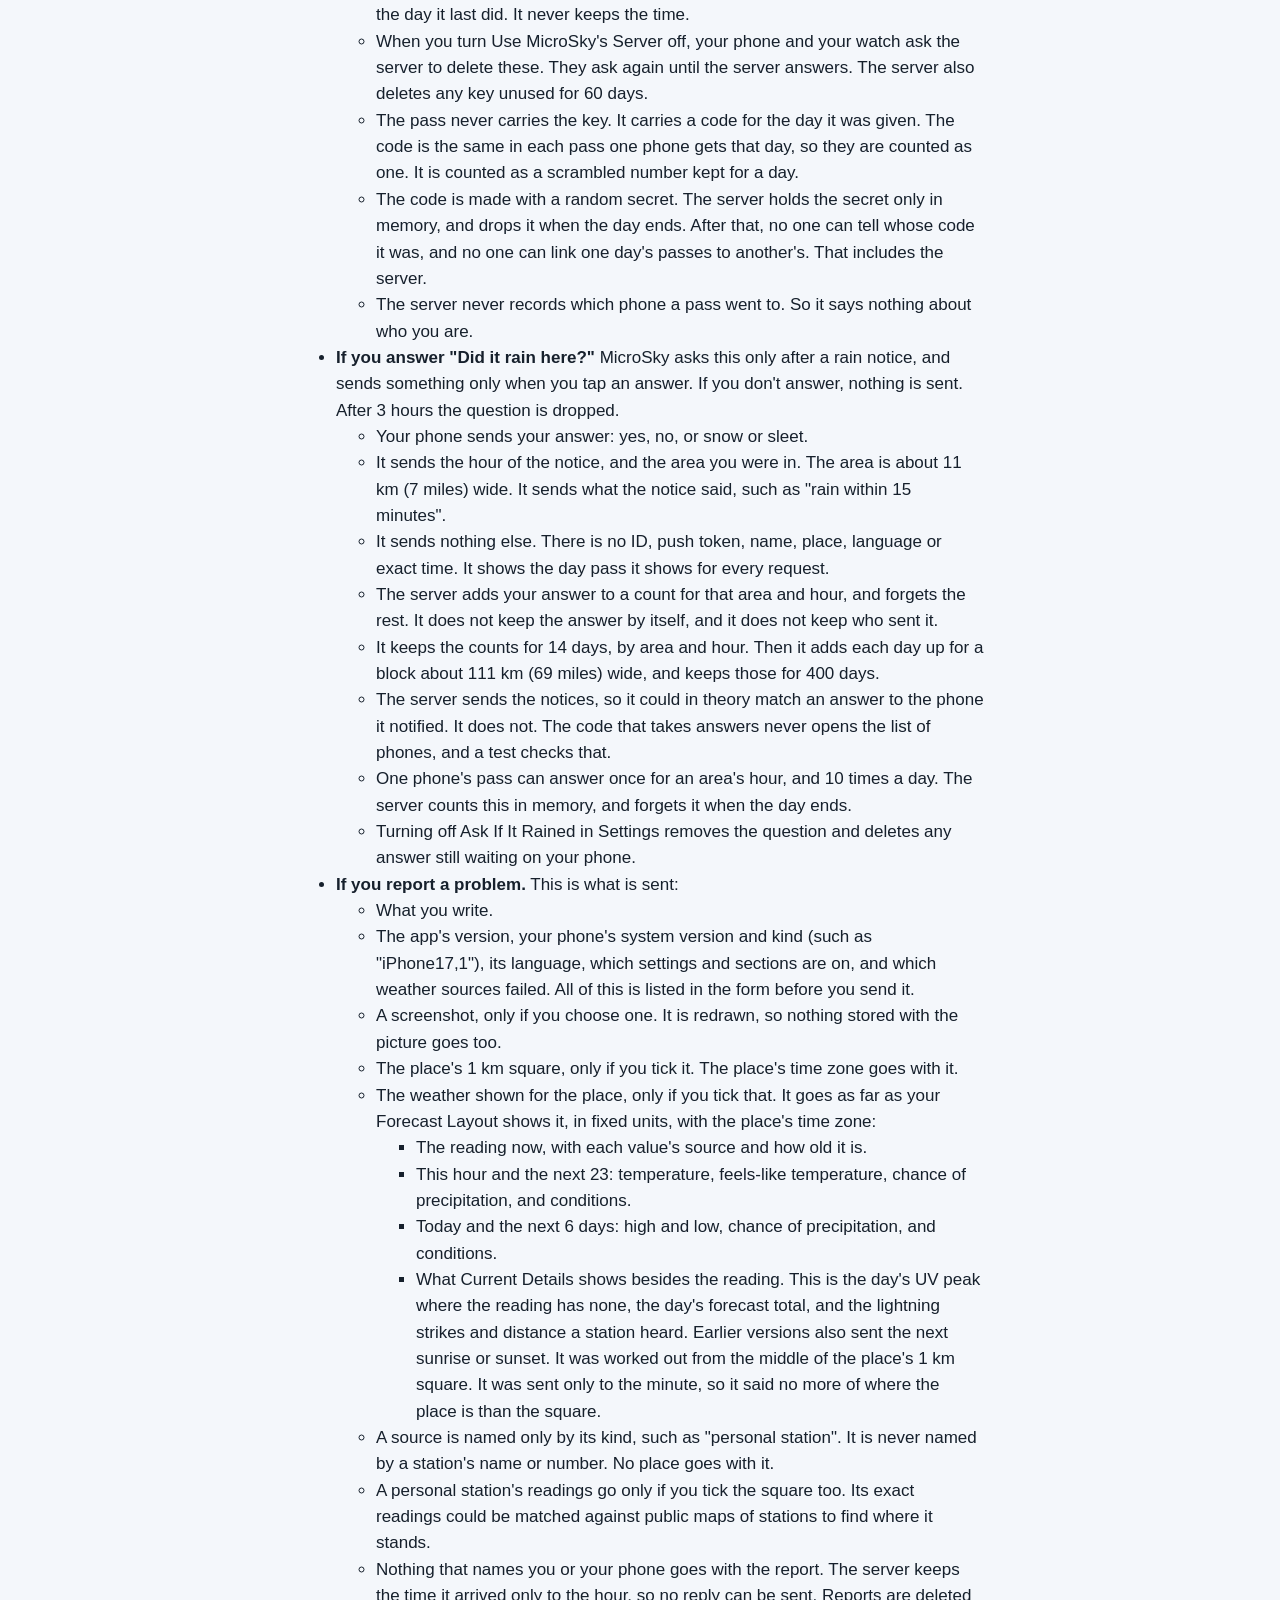
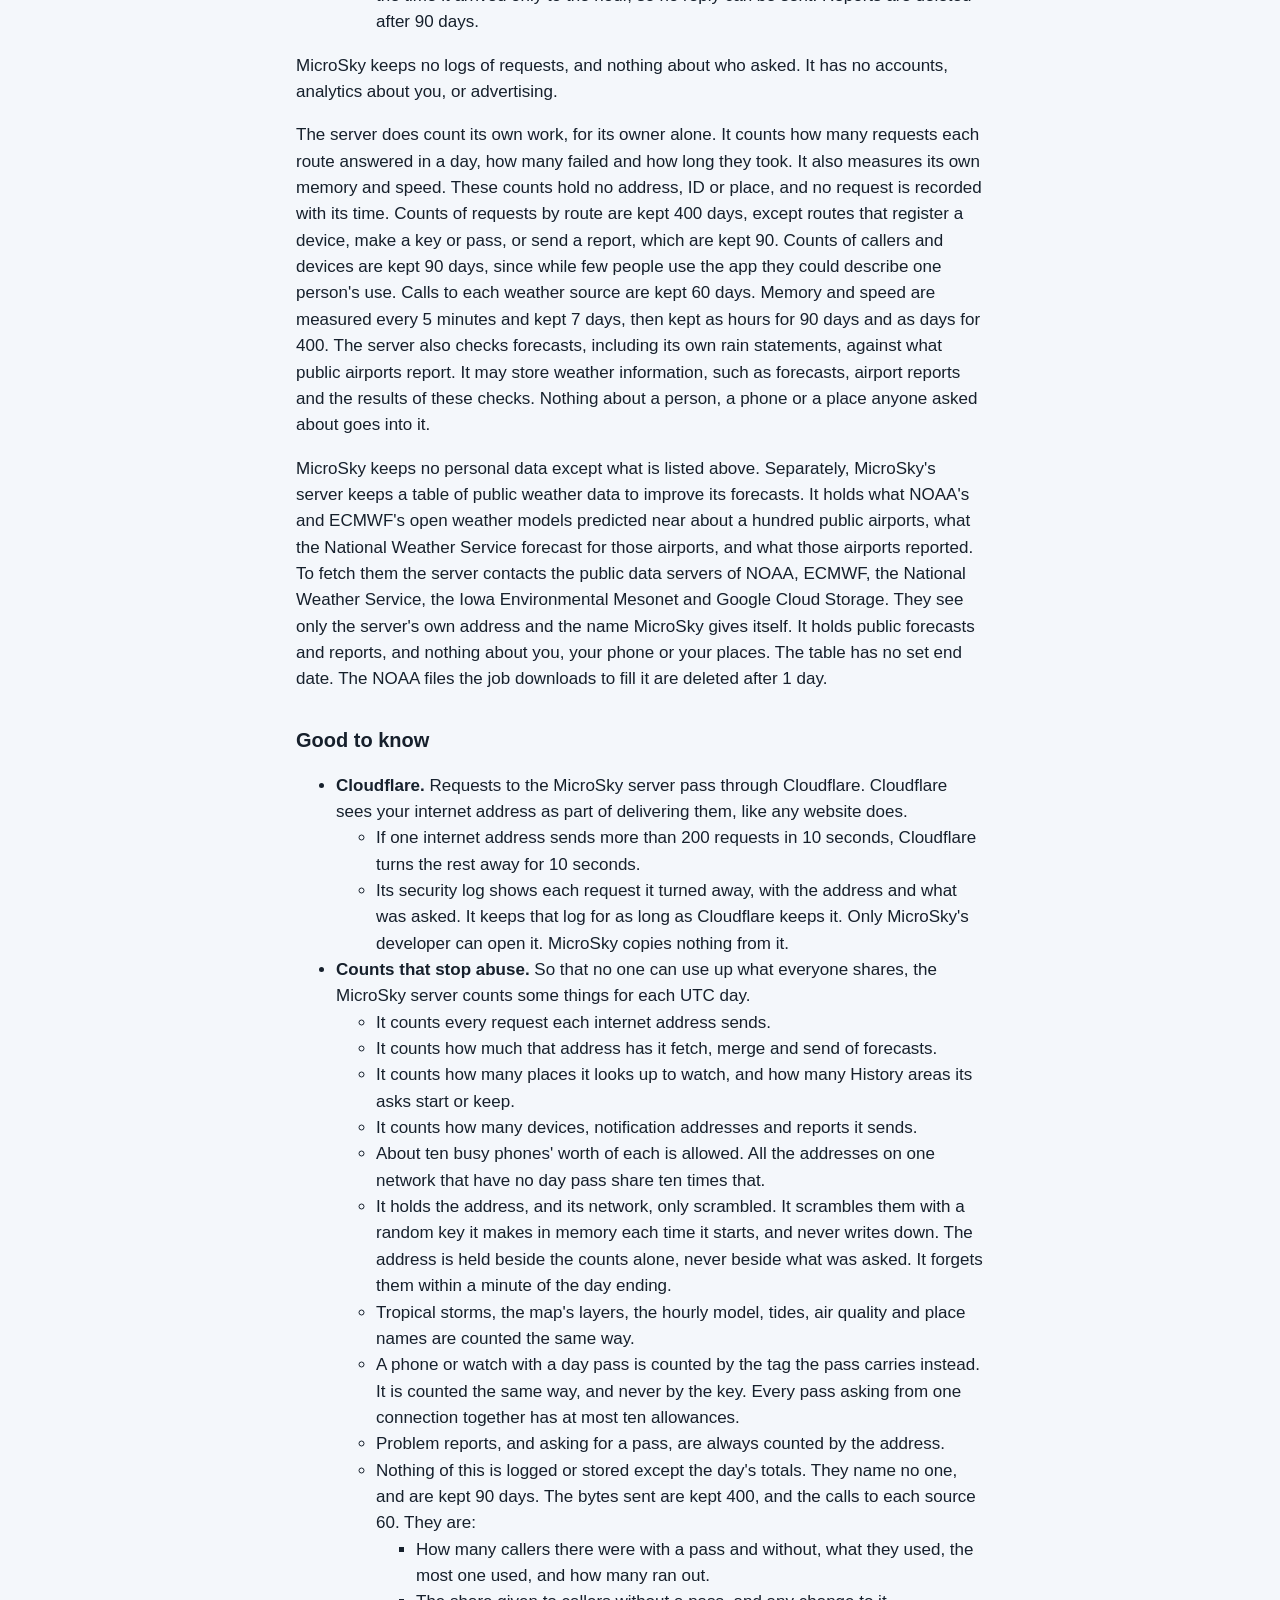
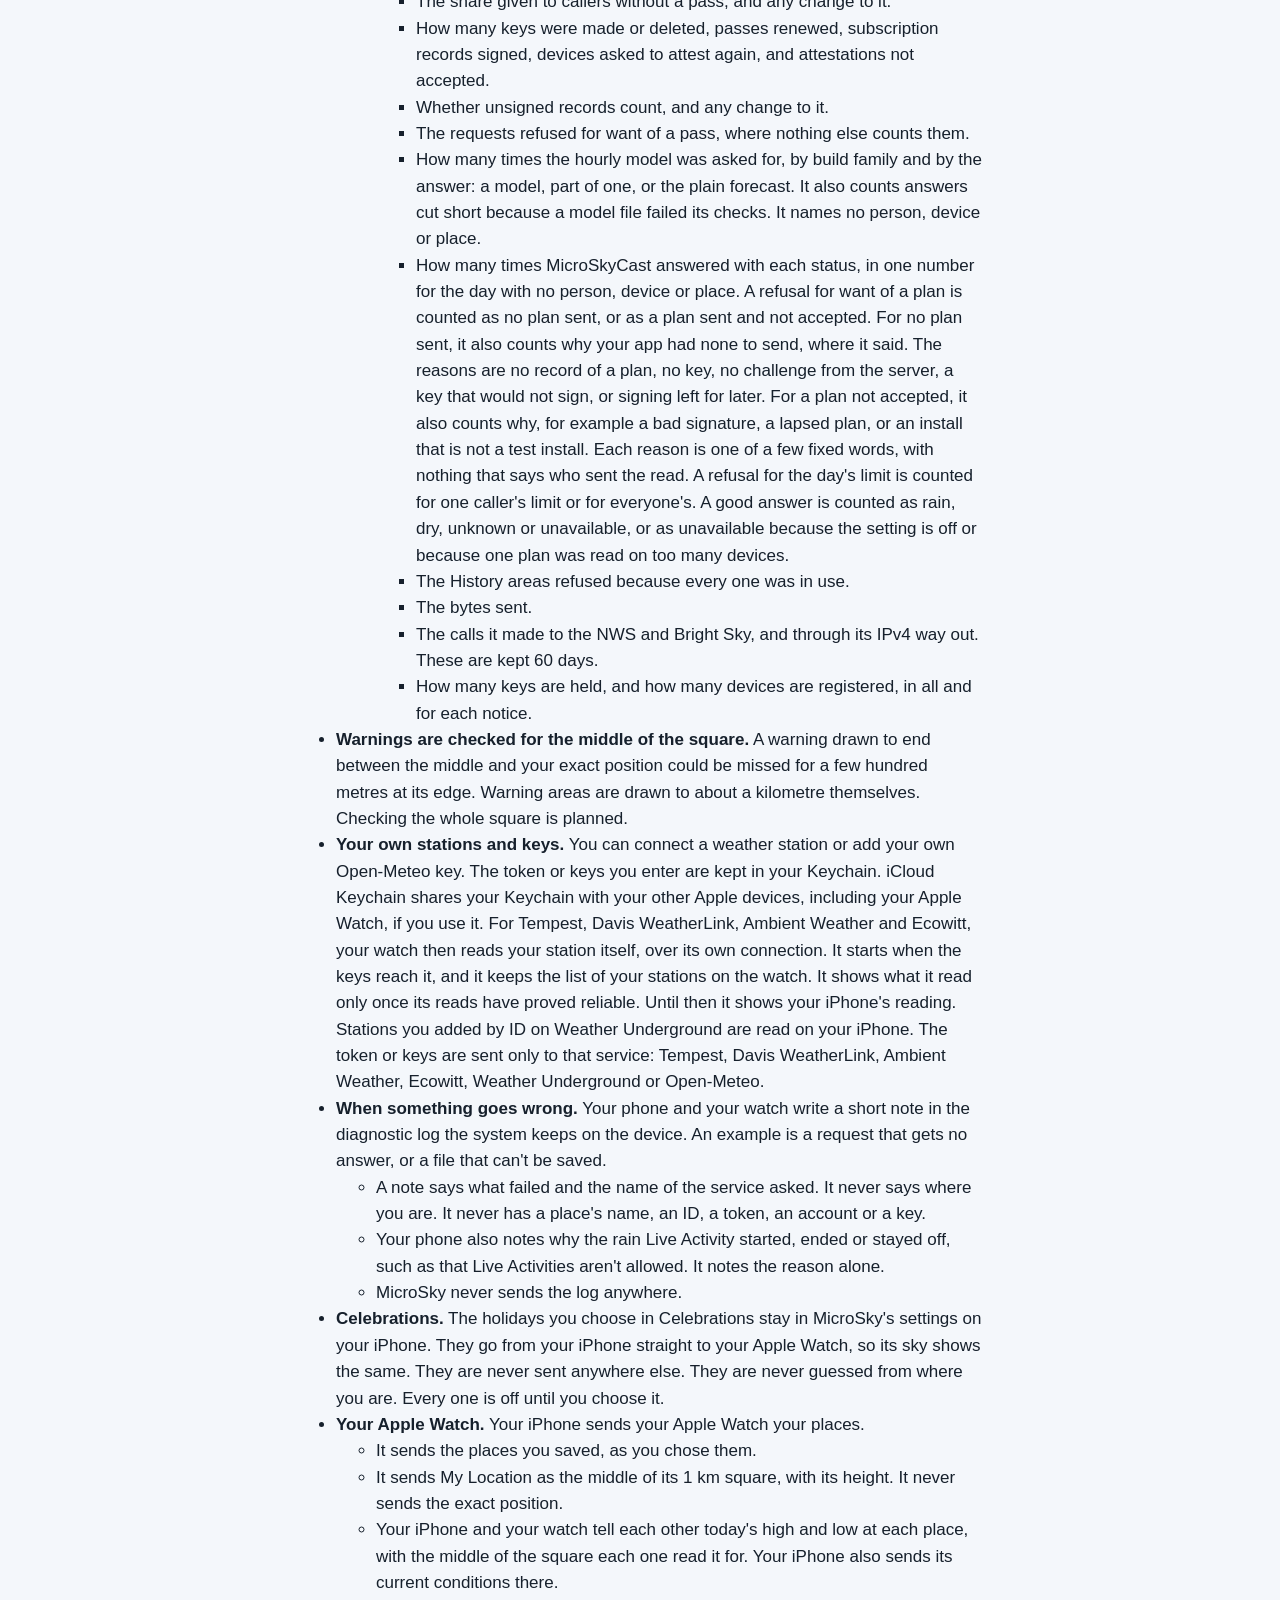
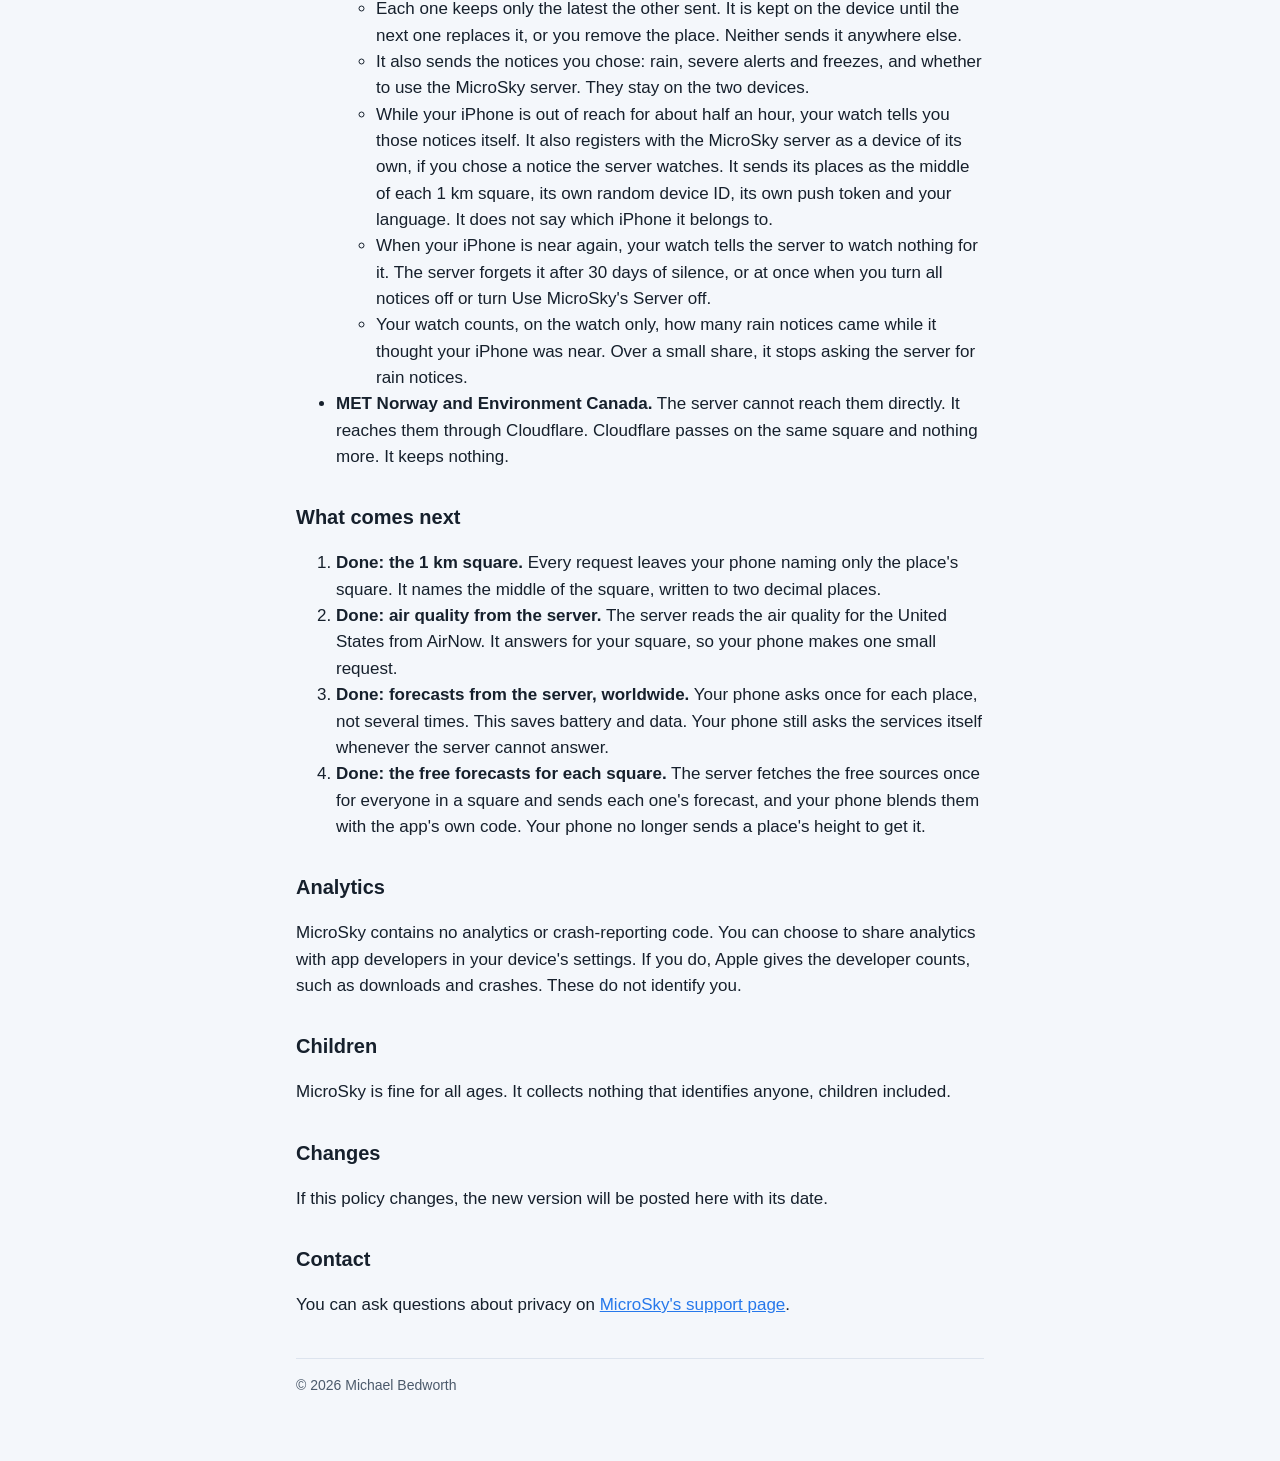
==== commit 4b2747d9: "Privacy: say plainly that the server may store weather information from its airport checks" ====
--- a/privacy/index.html
+++ b/privacy/index.html
@@ -12,7 +12,7 @@
     <img src="../icon.png" alt="">
     <div>
       <h1>Privacy Policy</h1>
-      <p class="lede">MicroSky, updated 25 November 2026</p>
+      <p class="lede">MicroSky, updated 26 November 2026</p>
     </div>
   </header>
   <nav><a href="../">Support</a><a href="./">Privacy Policy</a></nav>
@@ -373,8 +373,8 @@
 </li></ul>
 </li></ul>
 <p>MicroSky keeps no logs of requests, and nothing about who asked. It has no accounts, analytics about you, or advertising.</p>
-<p>The server does count its own work, for its owner alone. It counts how many requests each route answered in a day, how many failed and how long they took. It also measures its own memory and speed. These counts hold no address, ID or place, and no request is recorded with its time. Counts of requests by route are kept 400 days, except routes that register a device, make a key or pass, or send a report, which are kept 90. Counts of callers and devices are kept 90 days, since while few people use the app they could describe one person's use. Calls to each weather source are kept 60 days. Memory and speed are measured every 5 minutes and kept 7 days, then kept as hours for 90 days and as days for 400. The server also checks its own rain statements against the rain gauges at public airports. It holds those statements for about a week, until the gauges are in. Then it keeps only how many were right, by day, region and kind of statement, for 400 days. No one's place or request feeds this. The server also checks the hourly forecast at those airports. It holds the forecast values for public airports for 3 days, until the reports are in. Then it keeps only counts by source and lead group for 400 days. These are public forecasts and the airports' own reports. Nothing about a person, a phone or a place anyone asked about goes into them. The separate table of public weather data, described below, is kept apart from these values.</p>
-<p>MicroSky keeps no personal data except what is listed above. Separately, MicroSky's server keeps a table of public weather data to improve its forecasts. It holds what NOAA's and ECMWF's open weather models predicted near about a hundred public airports, what the National Weather Service forecast for those airports, and what those airports reported. To fetch them the server contacts the public data servers of NOAA, ECMWF, the National Weather Service, the Iowa Environmental Mesonet and Google Cloud Storage. They see only the server's own address and the name MicroSky gives itself. That table is not the forecast values held for 3 days above. It holds public forecasts and reports, and nothing about you, your phone or your places. The table has no set end date. The NOAA files the job downloads to fill it are deleted after 1 day.</p>
+<p>The server does count its own work, for its owner alone. It counts how many requests each route answered in a day, how many failed and how long they took. It also measures its own memory and speed. These counts hold no address, ID or place, and no request is recorded with its time. Counts of requests by route are kept 400 days, except routes that register a device, make a key or pass, or send a report, which are kept 90. Counts of callers and devices are kept 90 days, since while few people use the app they could describe one person's use. Calls to each weather source are kept 60 days. Memory and speed are measured every 5 minutes and kept 7 days, then kept as hours for 90 days and as days for 400. The server also checks forecasts, including its own rain statements, against what public airports report. It may store weather information, such as forecasts, airport reports and the results of these checks. Nothing about a person, a phone or a place anyone asked about goes into it.</p>
+<p>MicroSky keeps no personal data except what is listed above. Separately, MicroSky's server keeps a table of public weather data to improve its forecasts. It holds what NOAA's and ECMWF's open weather models predicted near about a hundred public airports, what the National Weather Service forecast for those airports, and what those airports reported. To fetch them the server contacts the public data servers of NOAA, ECMWF, the National Weather Service, the Iowa Environmental Mesonet and Google Cloud Storage. They see only the server's own address and the name MicroSky gives itself. It holds public forecasts and reports, and nothing about you, your phone or your places. The table has no set end date. The NOAA files the job downloads to fill it are deleted after 1 day.</p>
 <h2>Good to know</h2>
 <ul>
 <li><strong>Cloudflare.</strong> Requests to the MicroSky server pass through Cloudflare. Cloudflare sees your internet address as part of delivering them, like any website does.
